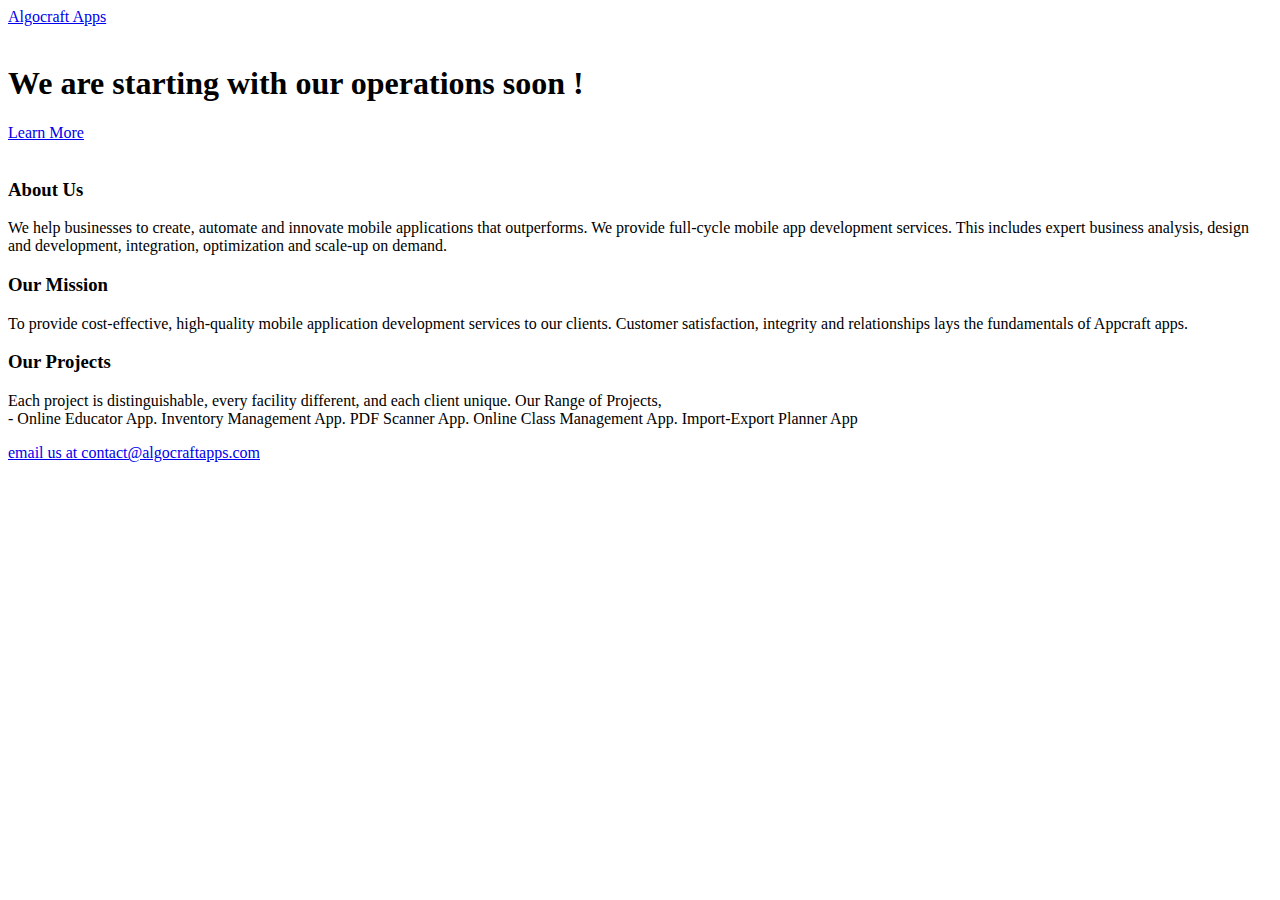
==== index.html @ bd12ea54 "Add files via upload" ====
<!DOCTYPE HTML>

<html>
	<head>
		<title>Algocraft Apps</title>
		<meta charset="utf-8" />
		<meta name="viewport" content="width=device-width, initial-scale=1" />
		<link rel="stylesheet" href="main.css" />
	</head>
	<body>

		<!-- Header -->
			<header id="header" class="alt">
				<div class="logo"><a href="index.html">Algocraft Apps</a></div>
			</header>

		<!-- Nav -->
			

		<!-- Banner -->
			<section id="banner">
				<div class="inner">
					<img src="new logo.svg" alt="" />
					<header>
						<h1>We are starting with our operations soon !</h1>
					</header>
					<a href="#main" class="button big scrolly">Learn More</a>
				</div>
			</section>

		<!-- Main -->
			<div id="main">

				<!-- Section -->
					<section class="wrapper style1">
						<div class="inner">
							<!-- 2 Columns -->
								<div class="flex flex-2">
									<div class="col col1">
										<div class="image round fit">
											<img src="Layer 1.svg" alt="" />
										</div>
									</div>
									<div class="col col2">
										<h3>About Us</h3>
										<p>We help businesses to create, automate and innovate mobile applications that outperforms. We provide full-cycle mobile app development services. This includes expert business analysis, design and development, integration, optimization and scale-up on demand.
										</p>
										<h3>Our Mission</h3>
										<p>To provide cost-effective, high-quality mobile application development services to our clients. Customer satisfaction, integrity and relationships lays the fundamentals of Appcraft apps.</p>
										<h3>Our Projects</h3>
										<p>Each project is distinguishable, every facility different, and each client unique. Our Range of Projects,</br>- Online Educator App.  Inventory Management App.  PDF Scanner App.  Online Class Management App.  Import-Export Planner App </p>
										<a href = "mailto: contact@algocraftapps.com" class="button">email us at contact@algocraftapps.com</a>
									</div>
								</div>
						</div>
					</section>
					
			</div>

		<!-- Footer -->
			

		<!-- Scripts -->
			<script src="jquery.min.js"></script>
			<script src="jquery.scrolly.min.js"></script>
			<script src="jquery.scrollex.min.js"></script>
			<script src="skel.min.js"></script>
			<script src="util.js"></script>
			<script src="main.js"></script>

	</body>
</html>
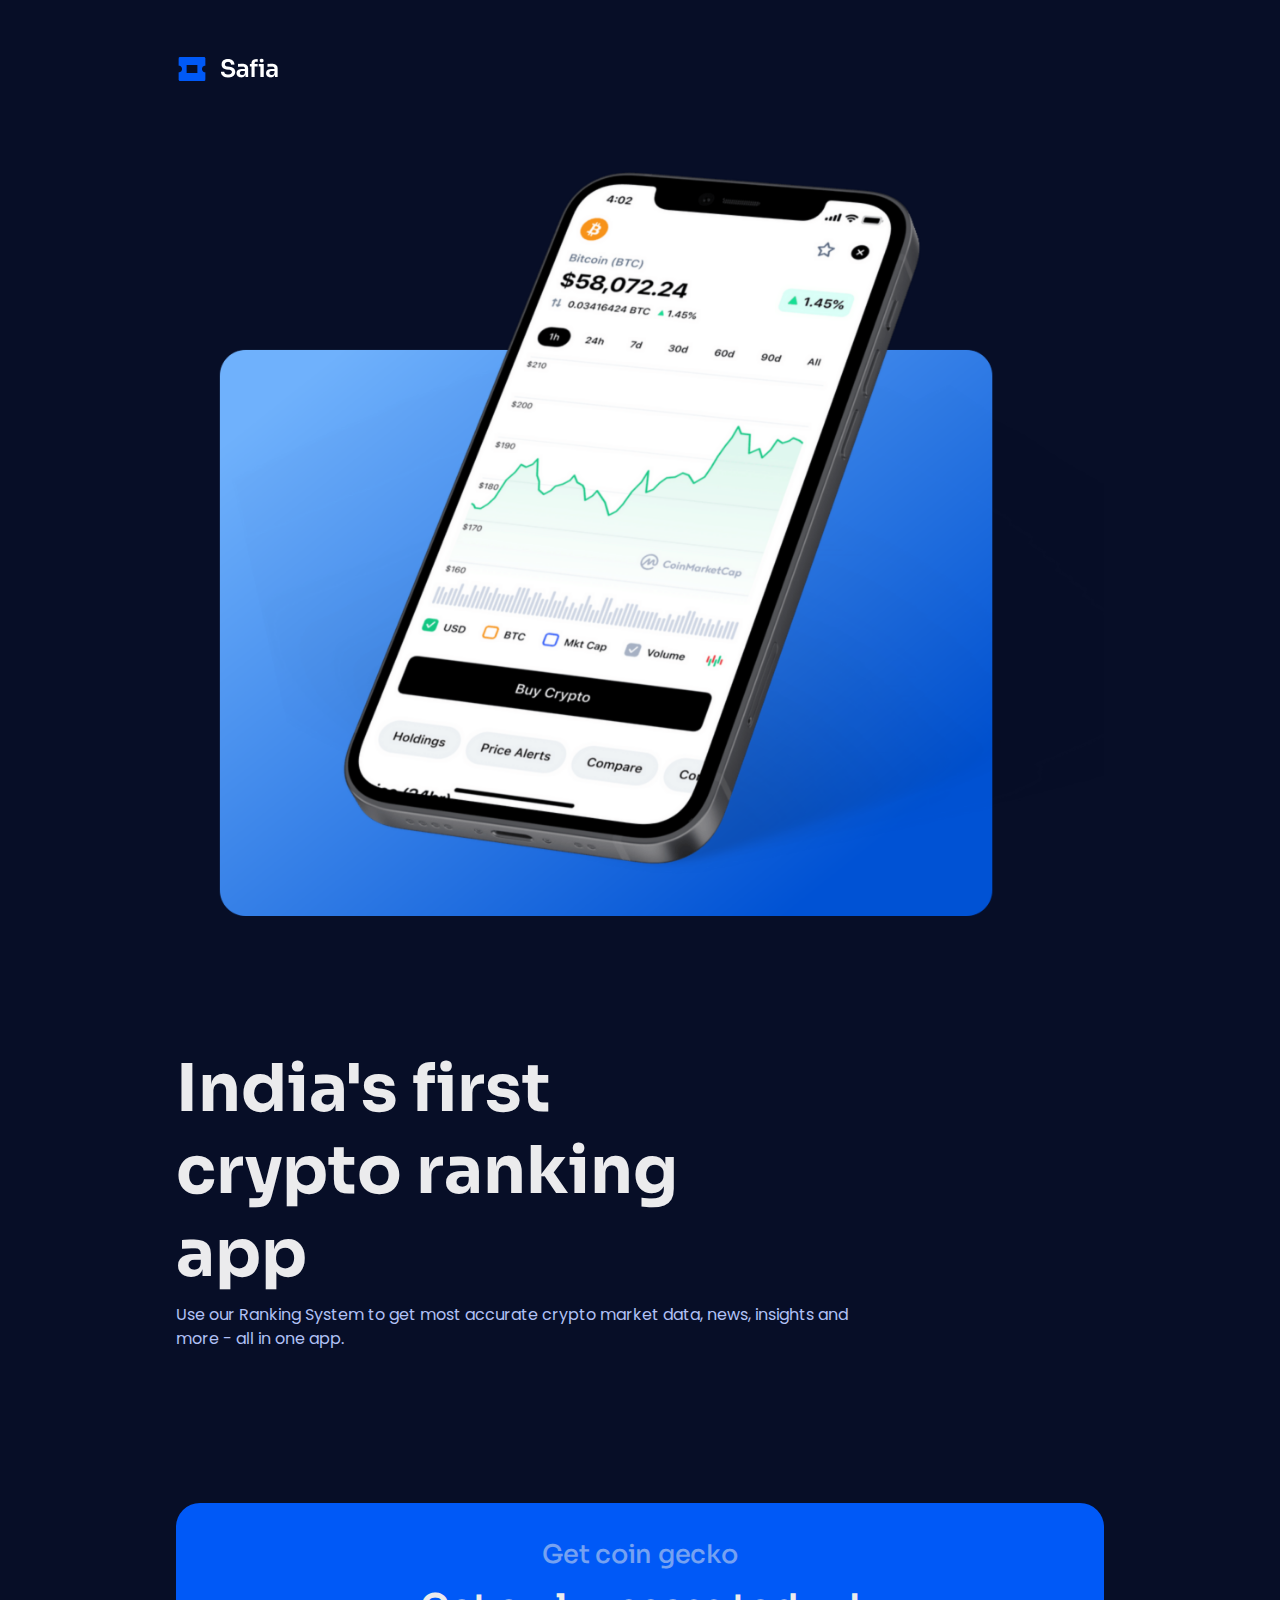
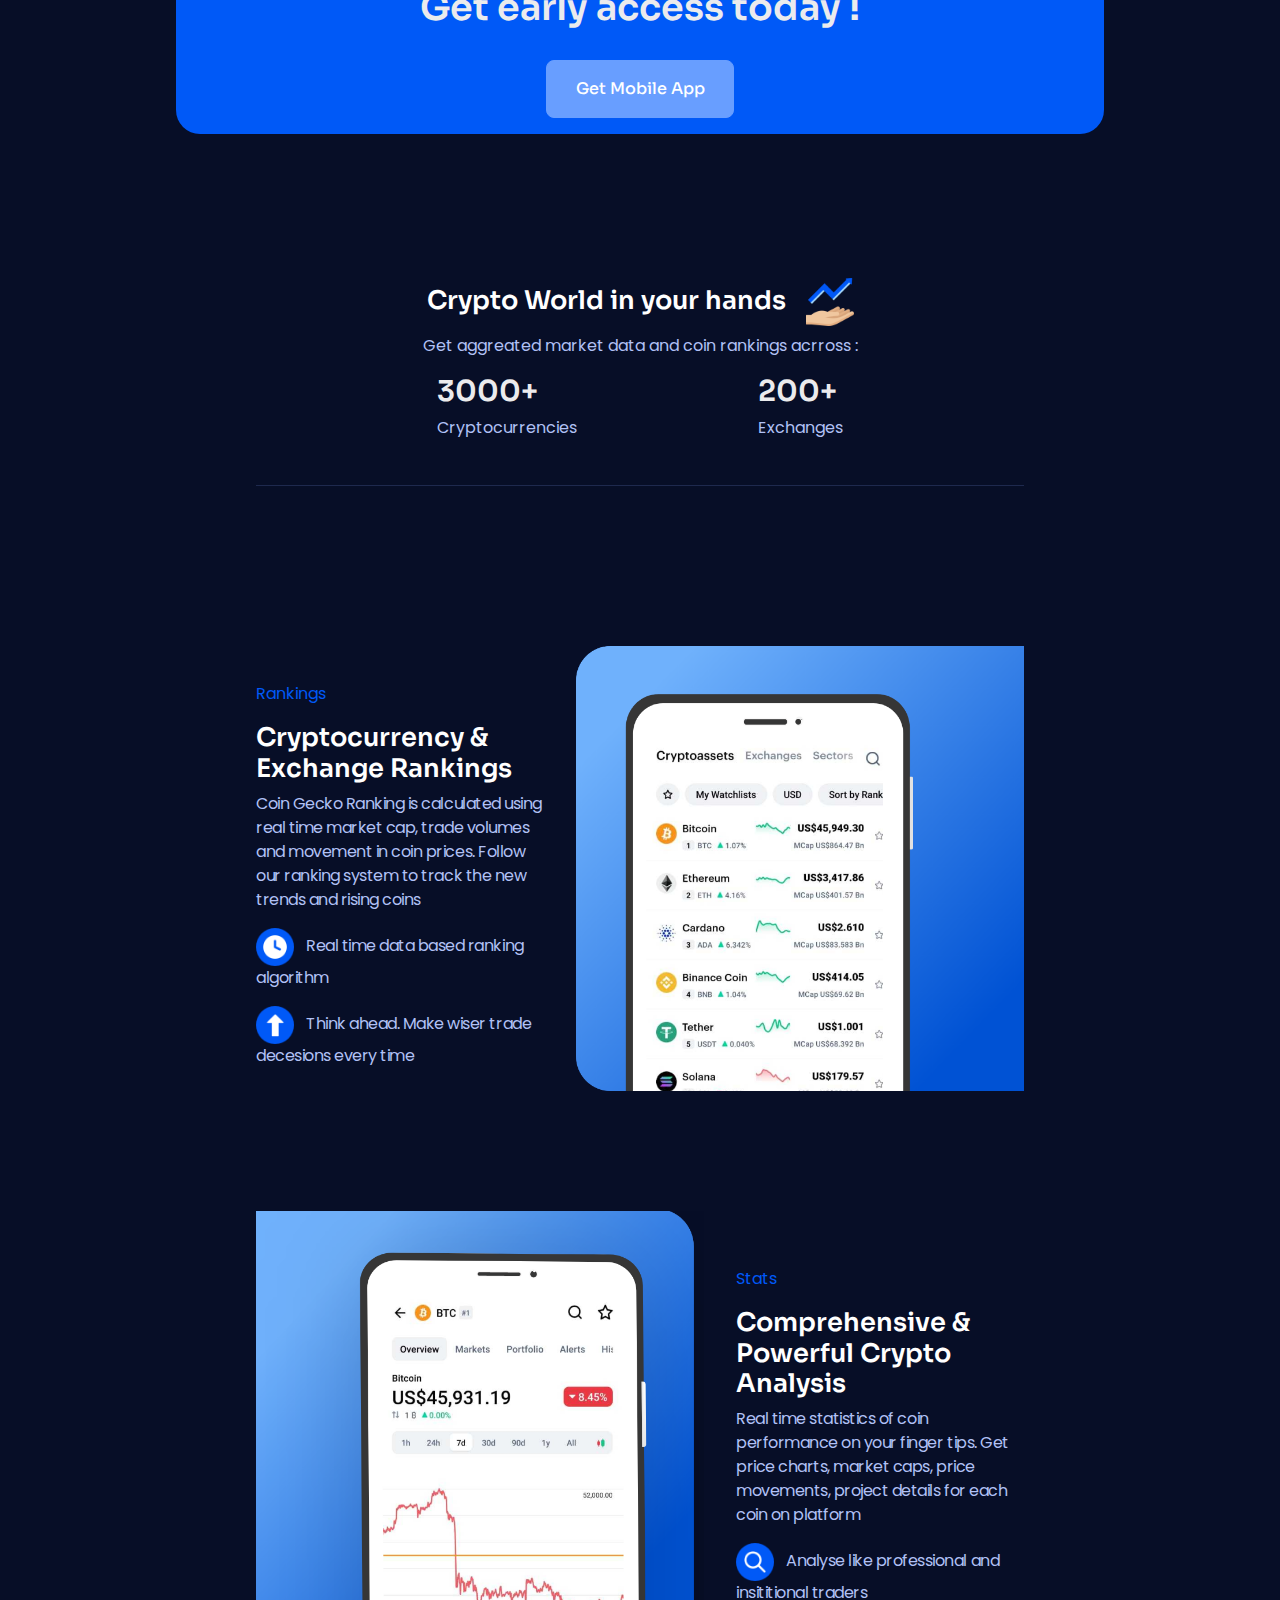
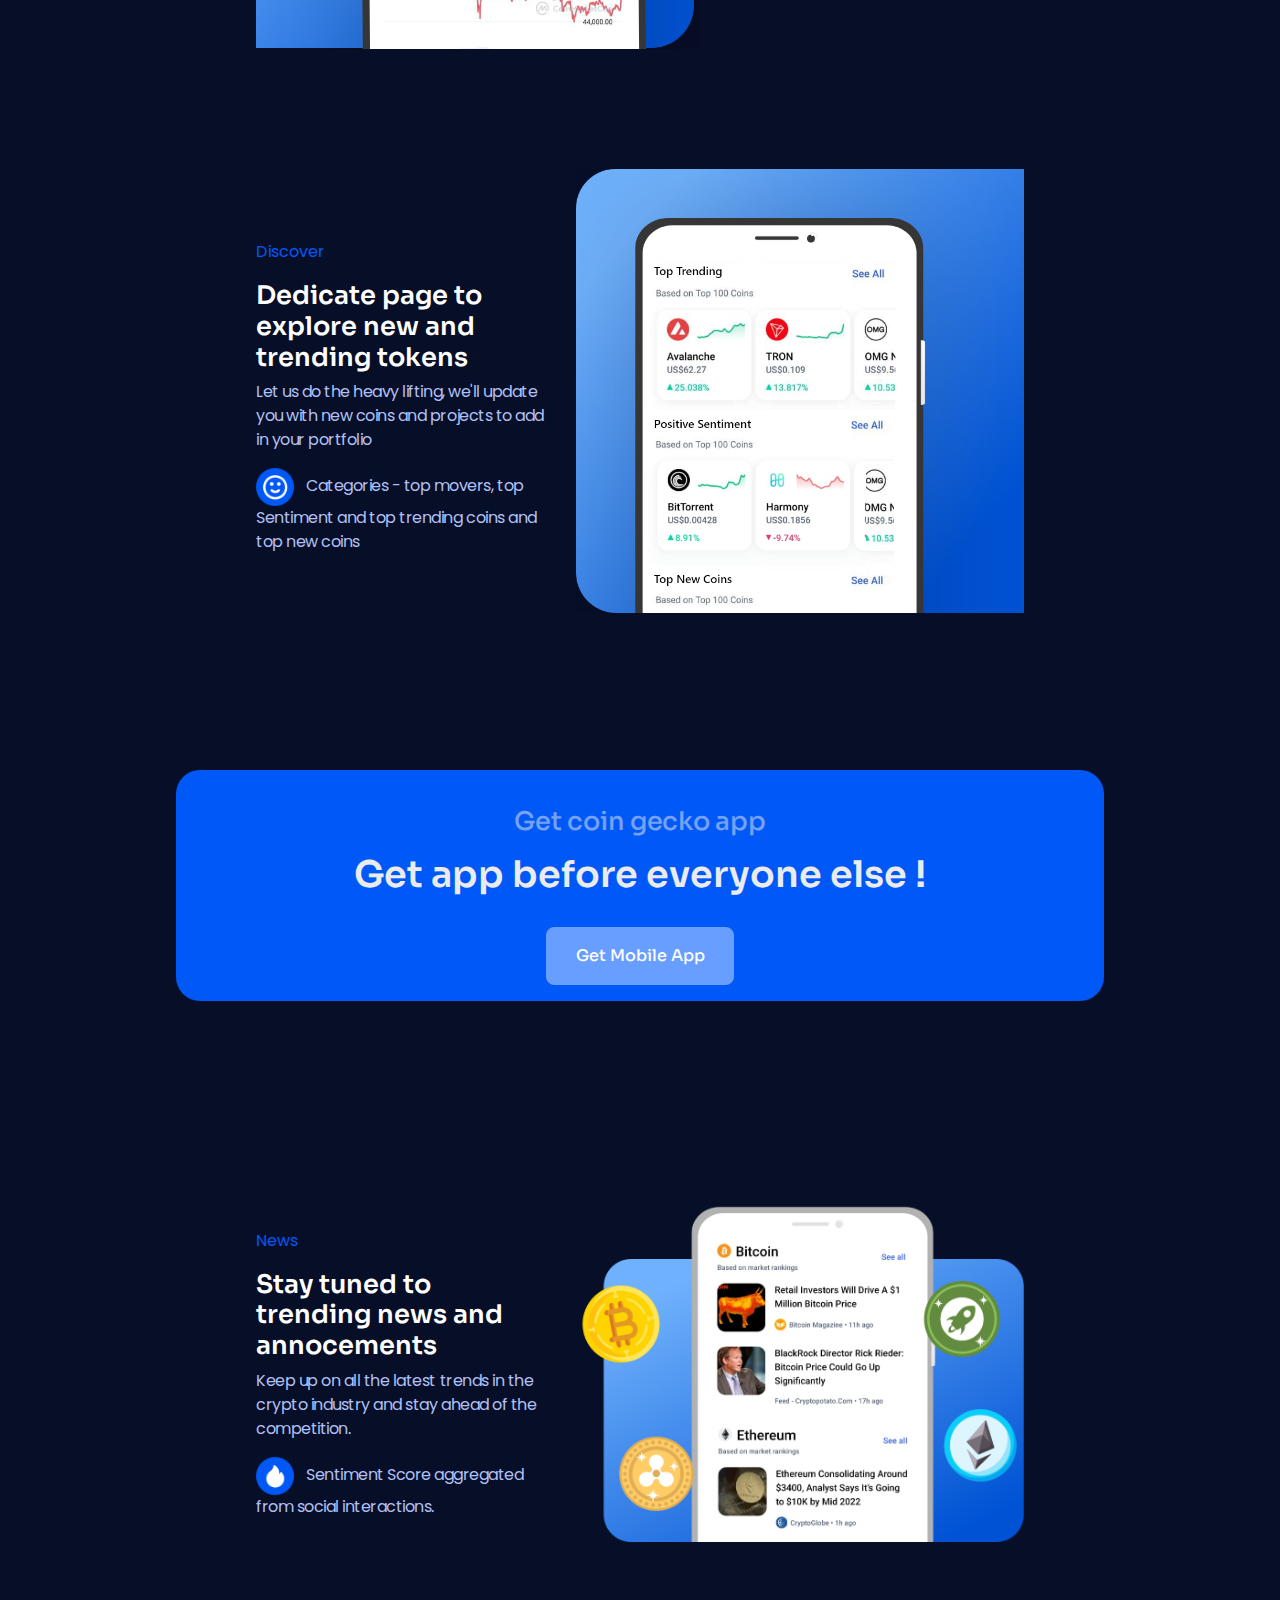
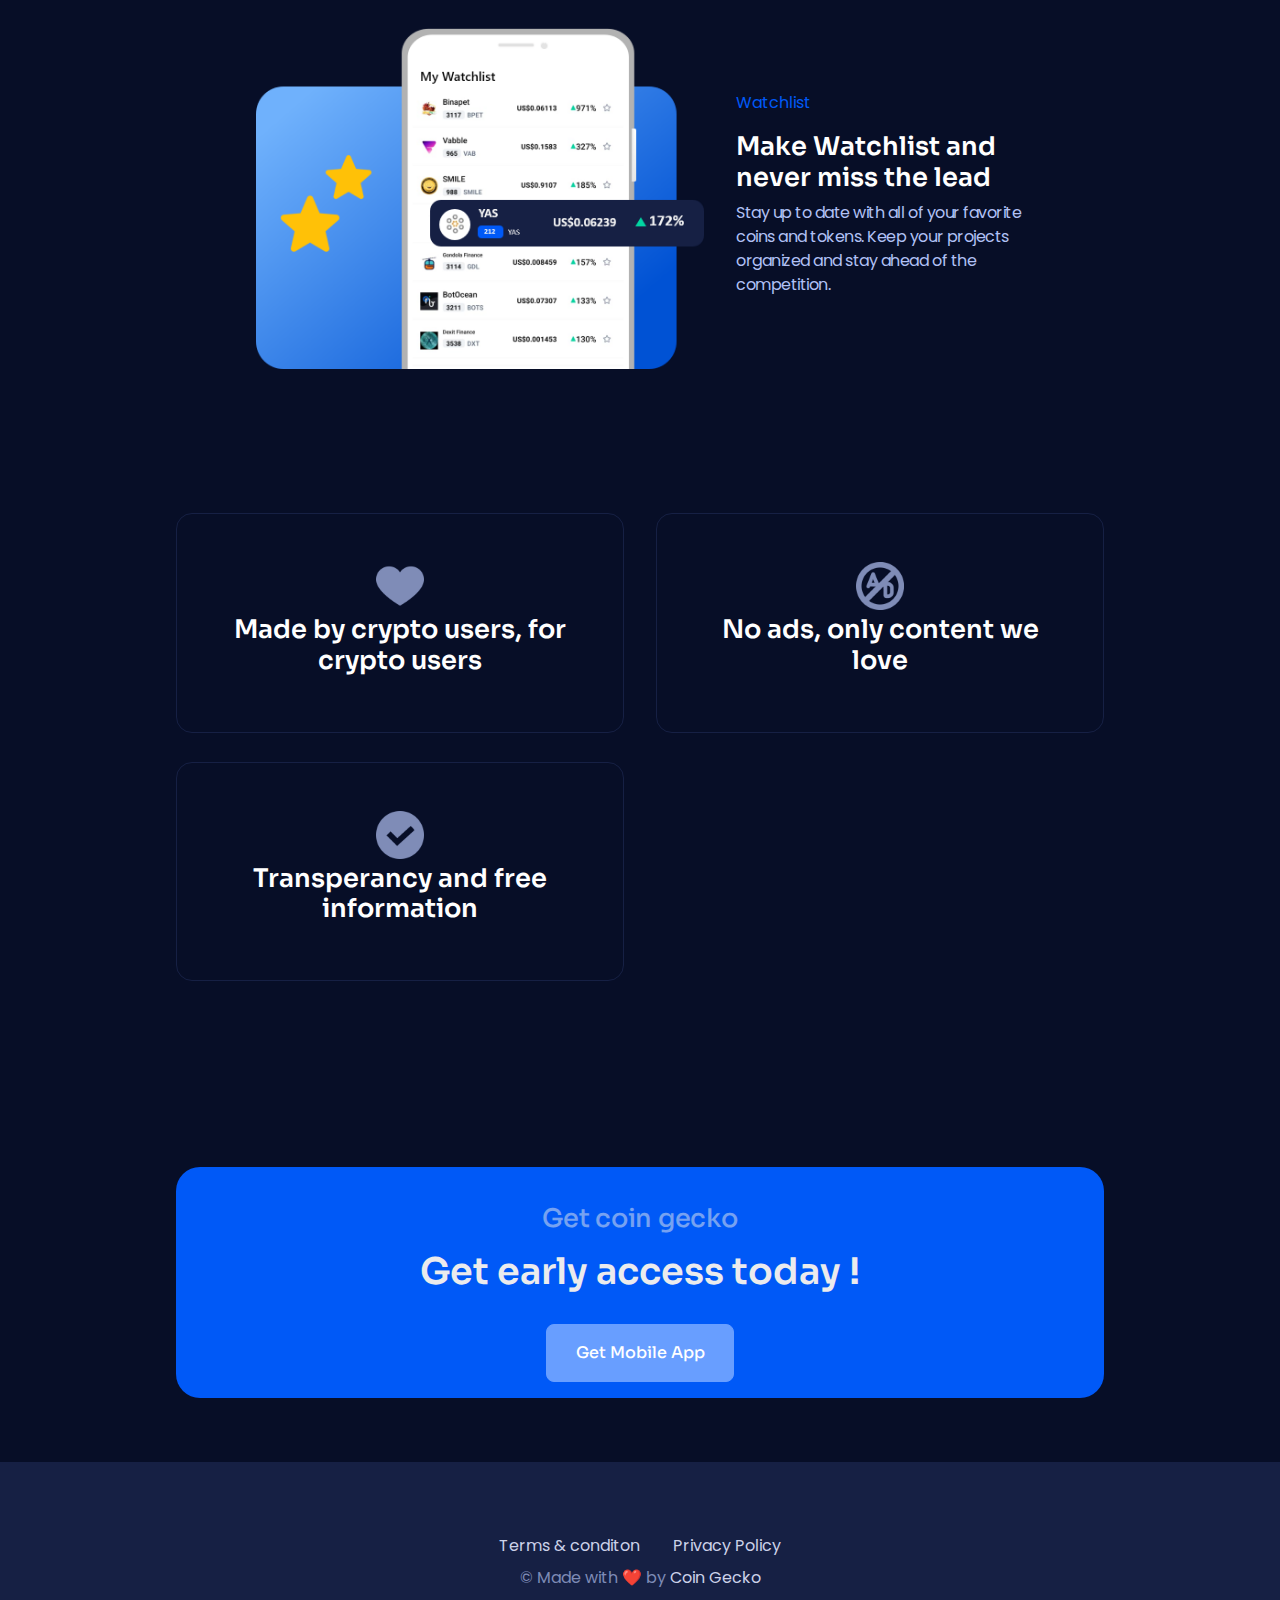
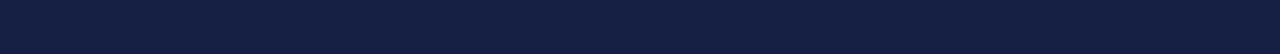
==== commit 2140d560: "Add files via upload" ====
--- a/index.html
+++ b/index.html
@@ -1,72 +1,334 @@
-<!DOCTYPE HTML>
-
-<html>
-	<head>
-		<title>Algocraft Apps</title>
-		<meta charset="utf-8" />
-		<meta name="viewport" content="width=device-width, initial-scale=1" />
-		<link rel="stylesheet" href="main.css" />
-	</head>
-	<body>
-
-		<!-- Header -->
-			<header id="header" class="alt">
-				<div class="logo"><a href="index.html">Algocraft Apps</a></div>
-			</header>
-
-		<!-- Nav -->
-			
-
-		<!-- Banner -->
-			<section id="banner">
-				<div class="inner">
-					<img src="new logo.svg" alt="" />
-					<header>
-						<h1>We are starting with our operations soon !</h1>
-					</header>
-					<a href="#main" class="button big scrolly">Learn More</a>
-				</div>
-			</section>
-
-		<!-- Main -->
-			<div id="main">
-
-				<!-- Section -->
-					<section class="wrapper style1">
-						<div class="inner">
-							<!-- 2 Columns -->
-								<div class="flex flex-2">
-									<div class="col col1">
-										<div class="image round fit">
-											<img src="Layer 1.svg" alt="" />
-										</div>
-									</div>
-									<div class="col col2">
-										<h3>About Us</h3>
-										<p>We help businesses to create, automate and innovate mobile applications that outperforms. We provide full-cycle mobile app development services. This includes expert business analysis, design and development, integration, optimization and scale-up on demand.
-										</p>
-										<h3>Our Mission</h3>
-										<p>To provide cost-effective, high-quality mobile application development services to our clients. Customer satisfaction, integrity and relationships lays the fundamentals of Appcraft apps.</p>
-										<h3>Our Projects</h3>
-										<p>Each project is distinguishable, every facility different, and each client unique. Our Range of Projects,</br>- Online Educator App.  Inventory Management App.  PDF Scanner App.  Online Class Management App.  Import-Export Planner App </p>
-										<a href = "mailto: contact@algocraftapps.com" class="button">email us at contact@algocraftapps.com</a>
-									</div>
-								</div>
-						</div>
-					</section>
-					
-			</div>
-
-		<!-- Footer -->
-			
-
-		<!-- Scripts -->
-			<script src="jquery.min.js"></script>
-			<script src="jquery.scrolly.min.js"></script>
-			<script src="jquery.scrollex.min.js"></script>
-			<script src="skel.min.js"></script>
-			<script src="util.js"></script>
-			<script src="main.js"></script>
-
-	</body>
+<!DOCTYPE html>
+<html lang="en-US" dir="ltr">
+
+  <head>
+    <meta charset="utf-8">
+    <meta http-equiv="X-UA-Compatible" content="IE=edge">
+    <meta name="viewport" content="width=device-width, initial-scale=1">
+
+
+    <!-- ===============================================-->
+    <!--    Document Title-->
+    <!-- ===============================================-->
+    <title>Safia || Landing Template</title>
+
+
+    <!-- ===============================================-->
+    <!--    Favicons-->
+    <!-- ===============================================-->
+    <link rel="shortcut icon" type="image/x-icon" href="assets/img/favicons/favicon.png">
+
+
+    <!-- ===============================================-->
+    <!--    Stylesheets-->
+    <!-- ===============================================-->
+    <link rel="stylesheet" crossorigin="anonymous" href="https://cdnjs.cloudflare.com/ajax/libs/font-awesome/5.15.2/css/all.min.css" integrity="sha512-HK5fgLBL+xu6dm/Ii3z4xhlSUyZgTT9tuc/hSrtw6uzJOvgRr2a9jyxxT1ely+B+xFAmJKVSTbpM/CuL7qxO8w==">
+    <link href="assets/css/theme.css" rel="stylesheet" />
+
+    <link href="vendors/swiper/swiper-bundle.min.css" rel="stylesheet">
+  </head>
+
+
+  <body>
+
+    <!-- ===============================================-->
+    <!--    Main Content-->
+    <!-- ===============================================-->
+    <main class="main" id="top">
+      <nav class="navbar navbar-light" data-navbar-darken-on-scroll="900">
+        <div class="container"><a class="navbar-brand" href="index.html"> <img src="assets/img/gallery/logo.png" alt="..." /></a>
+          <div class="navbar-nav ms-auto">
+          </div>
+        </div>
+      </nav>
+
+
+
+      <!-- ============================================-->
+      <!-- <section> begin ============================-->
+      <section>
+
+        <div class="container"><img class="img-fluid"  src="assets/img/gallery/cover@2x.png" alt="Dashboard" />
+        </div>
+        <!-- end of .container-->
+
+      </section>
+      <!-- <section> close ============================-->
+      <!-- ============================================-->
+	  
+	  
+	  
+      <!-- ============================================-->
+      <!-- <section> begin ============================-->
+      <section class="mt-1">
+
+        <div class="container">
+          <div class="row align-items-center">
+            <div class="col-md-9 col-lg-8 col-xl-5">
+              <h1 class="display-3 lh-sm">India's first crypto ranking app</h1>
+            </div>
+            <div class="col-md-9 col-xl-5">
+              <p class="fs-0.5"  style="color: #B1C1F5">Use our Ranking System to get most accurate crypto market data, news, insights and more - all in one app.
+            </div>
+          </div>
+        </div>
+        <!-- end of .container-->
+
+      </section>
+      <!-- <section> close ============================-->
+      <!-- ============================================-->
+
+
+<!-- ============================================-->
+      <!-- <section> begin ============================-->
+      <section class="mt-2">
+
+        <div class="container">
+          <div class="text-center">
+            <div class="p-3 bg-primary rounded-3">
+              <div class="py-3">
+                <h2 class="opacity-50 ls-1 lh-base fw-medium">Get coin gecko</h2>
+                <h2 class="mt-1 fs-4 fs-sm-7 latter-sp-3 lh-base fw-semi-bold">Get early access today ! </h2>
+              </div>
+              <div class="flex-center d-flex">
+                <button class="btn btn-info">Get Mobile App <span class="fas fa-arrow-right"></span></button>
+              </div>
+            </div>
+          </div>
+        </div>
+        <!-- end of .container-->
+
+      </section>
+      <!-- <section> close ============================-->
+      <!-- ============================================-->
+
+<!-- ============================================-->
+      <!-- <section> begin ============================-->
+      <section>
+ 
+        <div class="container mt-3">
+		<div class="text-center">
+		<h2 class="fs-xl-7 fs-lg-4 fs-md-3 mt-3 md-0" style="color: #fff">Crypto World in your hands<img src="assets/img/gallery/graph.png" alt="Tailored" style="width:48px;height:48px; margin-left:20px"/></h2>
+		  <p class="fs-0.5"  style="color: #B1C1F5"> Get aggreated market data and coin rankings acrross :  </p>
+		  </div>
+          <div class="row mx-md-5 px-md-5 d-flex justify-content-evenly">
+            <div class="col-4 col-lg-auto mt-3 mt-lg-0"><h1 class="display-7 fw-semi-bold">3000+</h1><p class="fs-0.5"  style="color: #B1C1F5"> Cryptocurrencies </p></div>
+            <div class="col-4 col-lg-auto mt-3 mt-lg-0"><h1 class="display-7 fw-semi-bold">200+</h1><p class="fs-0.5"  style="color: #B1C1F5"> Exchanges </p></div>
+          </div>
+          <div class="px-xl-8 px-md-7">
+            <hr class="mt-4 text-1000" />
+          </div>
+        </div>
+        <!-- end of .container-->
+
+      </section>
+      <!-- <section> close ============================-->
+      <!-- ============================================-->
+
+
+      <!-- ============================================-->
+      <!-- <section> begin ============================-->
+      <section>
+
+        <div class="container">
+          <div class="row mt-3 flex-center justify-content-xl-evenly px-xl-5">
+            <div class="col-md-7 col-lg-6 order-md-1"><img class="w-100" src="assets/img/gallery/ranking@2x.png" alt="..." /></div>
+            <div class="col-md-5 col-lg-4">
+			 <p class="fs-0.5 mt-4" style="color: #0059F7">Rankings</p>
+              <h2 class="fs-xl-7 fs-lg-4 fs-md-3 mt-md-0" style="color: #fff">Cryptocurrency & Exchange Rankings</h3>
+              <p class="fs-xl-1 ls-3 pe-xl-2"  style="color: #B1C1F5">Coin Gecko Ranking is calculated using real time market cap, trade volumes and movement in coin prices. Follow our ranking system to track the new trends and rising coins</p>
+			  <p class="fs-xl-1 ls-3 pe-xl-2"  style="color: #B1C1F5"><img src="assets/img/gallery/realtimeicon.png" alt="Tailored" style="width:38px;height:38px; margin-right: 12px"/>Real time data based ranking algorithm</p>
+			  <p class="fs-xl-1 ls-3 pe-xl-2"  style="color: #B1C1F5"><img src="assets/img/gallery/aheadicon.png" alt="Tailored" style="width:38px;height:38px; margin-right: 12px"/>Think ahead. Make wiser trade decesions every time</p>
+			</div>
+          </div>
+          <div class="row mt-8 flex-center justify-content-xl-evenly px-xl-5">
+            <div class="col-md-7 col-lg-6 false"><img class="w-100" src="assets/img/gallery/analytics@2x.png" alt="..." /></div>
+            <div class="col-md-5 col-lg-4">
+              <p class="fs-0.5 mt-4" style="color: #0059F7">Stats</p>
+              <h2 class="fs-xl-7 fs-lg-4 fs-md-3 mt-md-0" style="color: #fff">Comprehensive & Powerful Crypto Analysis</h3>
+              <p class="fs-xl-1 ls-3 pe-xl-2"  style="color: #B1C1F5">Real time statistics of coin performance on your finger tips. Get price charts, market caps, price movements, project details for each coin on platform</p>
+				<p class="fs-xl-1 ls-3 pe-xl-2"  style="color: #B1C1F5"><img src="assets/img/gallery/searchicon.png" alt="Tailored" style="width:38px;height:38px; margin-right: 12px"/>Analyse like professional and insititional traders</p>
+			</div>
+          </div>
+          <div class="row mt-8 flex-center justify-content-xl-evenly px-xl-5">
+            <div class="col-md-7 col-lg-6 order-md-1"><img class="w-100" src="assets/img/gallery/trending@2x.png" alt="..." /></div>
+            <div class="col-md-5 col-lg-4">
+			<p class="fs-0.5 mt-4" style="color: #0059F7">Discover</p>
+              <h2 class="fs-xl-7 fs-lg-4 fs-md-3 mt-md-0" style="color: #fff">Dedicate page to explore new and trending tokens</h3>
+              <p class="fs-xl-1 ls-3 pe-xl-2"  style="color: #B1C1F5"> Let us do the heavy lifting, we'll update you with new coins and projects to add in your portfolio</p>
+			  <p class="fs-xl-1 ls-3 pe-xl-2"  style="color: #B1C1F5"><img src="assets/img/gallery/sentiicon.png" alt="Tailored" style="width:38px;height:38px; margin-right: 12px"/>Categories - top movers, top Sentiment and top trending coins and top new coins</p>
+            </div>
+          </div>
+        </div>
+        <!-- end of .container-->
+
+      </section>
+      <!-- <section> close ============================-->
+      <!-- ============================================-->
+	  
+
+<!-- ============================================-->
+      <!-- <section> begin ============================-->
+      <section class="mt-4">
+
+        <div class="container">
+          <div class="text-center">
+            <div class="p-3 bg-primary rounded-3">
+              <div class="py-3">
+                <h2 class="opacity-50 ls-1 lh-base fw-medium">Get coin gecko app</h2>
+                <h2 class="mt-1 fs-4 fs-sm-7 latter-sp-3 lh-base fw-semi-bold">Get app before everyone else ! </h2>
+              </div>
+              <div class="flex-center d-flex">
+                <button class="btn btn-info">Get Mobile App <span class="fas fa-arrow-right"></span></button>
+              </div>
+            </div>
+          </div>
+        </div>
+        <!-- end of .container-->
+
+      </section>
+      <!-- <section> close ============================-->
+      <!-- ============================================-->
+
+      <!-- ============================================-->
+      <!-- <section> begin ============================-->
+      <section class="mt-5">
+
+        <div class="container">
+		
+          <div class="row mt-3 flex-center justify-content-xl-evenly px-xl-5">
+            <div class="col-md-7 col-lg-6 order-md-1"><img class="w-100" src="assets/img/gallery/news@2x.png" alt="..." /></div>
+            <div class="col-md-5 col-lg-4">
+				<p class="fs-0.5 mt-4" style="color: #0059F7">News</p>
+				
+              <h2 class="fs-xl-7 fs-lg-4 fs-md-3 mt-md-0" style="color: #fff">Stay tuned to trending news and annocements</h3>
+              <p class="fs-xl-1 ls-3 pe-xl-2"  style="color: #B1C1F5"> Keep up on all the latest trends in the crypto industry and stay ahead of the competition.</p>
+			   <p class="fs-xl-1 ls-3 pe-xl-2"  style="color: #B1C1F5"><img src="assets/img/gallery/trendicon.png" alt="Tailored" style="width:38px;height:38px; margin-right: 12px"/>Sentiment Score aggregated from social interactions.</p>
+
+			 </div>
+          </div>
+          <div class="row mt-6 flex-center justify-content-xl-evenly px-xl-5">
+            <div class="col-md-7 col-lg-6 false"><img class="w-100" src="assets/img/gallery/watchlist@2x.png" alt="..." /></div>
+            <div class="col-md-5 col-lg-4">
+             <p class="fs-0.5 mt-4" style="color: #0059F7">Watchlist</p>	
+              <h2 class="fs-xl-7 fs-lg-4 fs-md-3 mt-md-0" style="color: #fff">Make Watchlist and never miss the lead </h3>
+              <p class="fs-xl-1 ls-3 pe-xl-2" style="color: #B1C1F5">Stay up to date with all of your favorite coins and tokens. Keep your projects organized and stay ahead of the competition.</p>			   
+			 </div>
+          </div>
+        </div>
+        <!-- end of .container-->
+
+      </section>
+      <!-- <section> close ============================-->
+      <!-- ============================================-->
+	  
+	  
+      <!-- ============================================-->
+      <!-- <section> begin ============================-->
+      <section>
+
+        <div class="container text-center">
+          <div class="row mb-4 mt-3">
+            <div class="col-md-6">
+              <div class="border rounded-1 border-700 h-100 features-items">
+                <div class="p-5"><img src="assets/img/gallery/heart.png" alt="Dashboard" style="width:48px;height:48px;" />
+                  <h2 class="fs-xl-7 fs-lg-4 fs-md-3 mt-1 md-0" style="color: #fff">Made by crypto users, for crypto users </h3>
+                </div>
+              </div>
+            </div>
+            <div class="col-md-6">
+              <div class="border rounded-1 border-700 h-100 features-items">
+                <div class="p-5"><img src="assets/img/gallery/no.png" alt="Comment" style="width:48px;height:48px;"/>
+				  <h2 class="fs-xl-7 fs-lg-4 fs-md-3 mt-1 md-0" style="color: #fff">No ads, only content we love </h3>
+                </div>
+              </div>
+            </div>
+          </div>
+          <div class="row mb-4">
+            <div class="col-md-6">
+              <div class="border rounded-1 border-700 h-100 features-items">
+                <div class="p-5"><img src="assets/img/gallery/check.png" alt="Tailored" style="width:48px;height:48px;" />
+				  <h2 class="fs-xl-7 fs-lg-4 fs-md-3 mt-1 md-0" style="color: #fff">Transperancy and free information </h3>
+                </div>
+              </div>
+            </div>
+          </div>
+        </div>
+        <!-- end of .container-->
+
+      </section>
+      <!-- <section> close ============================-->
+      <!-- ============================================-->
+
+
+<!-- ============================================-->
+      <!-- <section> begin ============================-->
+      <section class="mt-4">
+
+        <div class="container">
+          <div class="text-center">
+            <div class="p-3 bg-primary rounded-3">
+              <div class="py-3">
+                <h2 class="opacity-50 ls-1 lh-base fw-medium">Get coin gecko</h2>
+                <h2 class="mt-1 fs-4 fs-sm-7 latter-sp-3 lh-base fw-semi-bold">Get early access today ! </h2>
+              </div>
+              <div class="flex-center d-flex">
+                <button class="btn btn-info">Get Mobile App <span class="fas fa-arrow-right"></span></button>
+              </div>
+            </div>
+          </div>
+        </div>
+        <!-- end of .container-->
+
+      </section>
+      <!-- <section> close ============================-->
+      <!-- ============================================-->
+	  
+	  
+      <!-- ============================================-->
+      <!-- <section> begin ============================-->
+      <section class="bg-secondary">
+
+        <div class="container">
+          <div class="row">
+
+            </div>
+            <div class="col-xl-4 pt-2 pt-xl-0">
+              <p class="mb-0 text-center text-xl-end"><a class="text-300 text-decoration-none footer-link" href="#!"> Terms &amp; conditon </a><a class="text-300 text-decoration-none footer-link ps-4" href="#!">Privacy Policy </a>
+              </p>
+            </div>
+            <div class="col-xl-5 pt-2 pt-xl-0 text-center text-xl-end">
+              <p class="mb-0">&copy; Made with ❤️ by <a class="text-300" href="" target="_blank"> Coin Gecko</a></p>
+            </div>
+          </div>
+        </div>
+        <!-- end of .container-->
+
+      </section>
+      <!-- <section> close ============================-->
+      <!-- ============================================-->
+
+
+    </main>
+    <!-- ===============================================-->
+    <!--    End of Main Content-->
+    <!-- ===============================================-->
+
+
+
+
+    <!-- ===============================================-->
+    <!--    JavaScripts-->
+    <!-- ===============================================-->
+    <script src="vendors/@popperjs/popper.min.js"></script>
+    <script src="vendors/bootstrap/bootstrap.min.js"></script>
+    <script src="vendors/is/is.min.js"></script>
+    <script src="vendors/swiper/swiper-bundle.min.js"></script>
+    <link rel="preconnect" href="https://fonts.gstatic.com">
+    <link href="https://fonts.googleapis.com/css2?family=Sora:wght@100;200;300;400;500;600;700;800&amp;display=swap" rel="stylesheet">
+    <script src="assets/js/theme.js"></script>
+
+    <link href="https://fonts.googleapis.com/css2?family=Poppins:ital,wght@0,200;0,300;0,400;0,500;0,600;0,700;0,800;0,900;1,200;1,300;1,400&amp;display=swap" rel="stylesheet">
+  </body>
+
 </html>--- a/assets/css/theme.css
+++ b/assets/css/theme.css
@@ -0,0 +1,18264 @@
+/* -------------------------------------------------------------------------- */
+/*                                 Theme                                      */
+/* -------------------------------------------------------------------------- */
+/* prettier-ignore */
+/* -------------------------------------------------------------------------- */
+/*                                  Utilities                                 */
+/* -------------------------------------------------------------------------- */
+/*-----------------------------------------------
+|   Bootstrap Styles
+-----------------------------------------------*/
+/*!
+ * Bootstrap v5.0.0-alpha1 (https://getbootstrap.com/)
+ * Copyright 2011-2020 The Bootstrap Authors
+ * Copyright 2011-2020 Twitter, Inc.
+ * Licensed under MIT (https://github.com/twbs/bootstrap/blob/main/LICENSE)
+ */
+:root {
+  --bs-blue: #0059F7;
+  --bs-indigo: #53ACF8;
+  --bs-purple: #ad45f6;
+  --bs-pink: #f6458e;
+  --bs-red: #F55767;
+  --bs-orange: #f6d845;
+  --bs-yellow: #FFA024;
+  --bs-green: #66BB6A;
+  --bs-teal: #299EF3;
+  --bs-cyan: #689EFF;
+  --bs-white: #fff;
+  --bs-gray: #4E5A85;
+  --bs-gray-dark: #081131;
+  --bs-primary: #0059F7;
+  --bs-secondary: #162044;
+  --bs-success: #66BB6A;
+  --bs-info: #689EFF;
+  --bs-warning: #FFA024;
+  --bs-danger: #F55767;
+  --bs-light: #F9FAFD;
+  --bs-dark: #070E27;
+  --bs-gray: #4E5A85;
+  --bs-font-sans-serif: "Sora", "sans-serif", -apple-system, BlinkMacSystemFont, "Segoe UI", "Helvetica Neue", Arial, sans-serif, "Apple Color Emoji", "Segoe UI Emoji", "Segoe UI Symbol";
+  --bs-font-monospace: "SFMono-Regular", Menlo, Monaco, Consolas, "Liberation Mono", "Courier New", monospace;
+  --bs-gradient: linear-gradient(180deg, rgba(255, 255, 255, 0.15), rgba(255, 255, 255, 0));
+}
+
+*,
+*::before,
+*::after {
+  -webkit-box-sizing: border-box;
+  box-sizing: border-box;
+}
+
+@media (prefers-reduced-motion: no-preference) {
+  :root {
+    scroll-behavior: smooth;
+  }
+}
+
+body {
+  margin: 0;
+  font-family: "Poppins", -apple-system, BlinkMacSystemFont, "Segoe UI", "Helvetica Neue", Arial, sans-serif, "Apple Color Emoji", "Segoe UI Emoji", "Segoe UI Symbol";
+  font-size: 1rem;
+  font-weight: 400;
+  line-height: 1.5;
+  color: #7E8BB6;
+  background-color: #070E27;
+  -webkit-text-size-adjust: 100%;
+  -webkit-tap-highlight-color: rgba(0, 0, 0, 0);
+}
+
+[tabindex="-1"]:focus:not(:focus-visible) {
+  outline: 0 !important;
+}
+
+hr {
+  margin: 1rem 0;
+  color: #CCD2E9;
+  background-color: currentColor;
+  border: 0;
+  opacity: 1;
+}
+
+hr:not([size]) {
+  height: 1px;
+}
+
+h1, .h1, h2, .h2, h3, .h3, h4, .h4, h5, .h5, h6, .h6 {
+  margin-top: 0;
+  margin-bottom: 0.5rem;
+  font-family: "Sora", "sans-serif", -apple-system, BlinkMacSystemFont, "Segoe UI", "Helvetica Neue", Arial, sans-serif, "Apple Color Emoji", "Segoe UI Emoji", "Segoe UI Symbol";
+  font-weight: 600;
+  line-height: 1.2;
+  color: #EBEBED;
+}
+
+h1, .h1 {
+  font-size: calc(1.3052rem + 0.66244vw);
+}
+
+@media (min-width: 1200px) {
+  h1, .h1 {
+    font-size: 1.80203rem;
+  }
+}
+
+h2, .h2 {
+  font-size: calc(1.28518rem + 0.42217vw);
+}
+
+@media (min-width: 1200px) {
+  h2, .h2 {
+    font-size: 1.60181rem;
+  }
+}
+
+h3, .h3 {
+  font-size: calc(1.26738rem + 0.20859vw);
+}
+
+@media (min-width: 1200px) {
+  h3, .h3 {
+    font-size: 1.42383rem;
+  }
+}
+
+h4, .h4 {
+  font-size: calc(1.25156rem + 0.01875vw);
+}
+
+@media (min-width: 1200px) {
+  h4, .h4 {
+    font-size: 1.26563rem;
+  }
+}
+
+h5, .h5 {
+  font-size: 1.125rem;
+}
+
+h6, .h6 {
+  font-size: 0.88889rem;
+}
+
+p {
+  margin-top: 0;
+  margin-bottom: 1rem;
+}
+
+abbr[title],
+abbr[data-bs-original-title] {
+  text-decoration: underline;
+  -webkit-text-decoration: underline dotted;
+  text-decoration: underline dotted;
+  cursor: help;
+  -webkit-text-decoration-skip-ink: none;
+  text-decoration-skip-ink: none;
+}
+
+address {
+  margin-bottom: 1rem;
+  font-style: normal;
+  line-height: inherit;
+}
+
+ol,
+ul {
+  padding-left: 2rem;
+}
+
+ol,
+ul,
+dl {
+  margin-top: 0;
+  margin-bottom: 1rem;
+}
+
+ol ol,
+ul ul,
+ol ul,
+ul ol {
+  margin-bottom: 0;
+}
+
+dt {
+  font-weight: 700;
+}
+
+dd {
+  margin-bottom: .5rem;
+  margin-left: 0;
+}
+
+blockquote {
+  margin: 0 0 1rem;
+}
+
+b,
+strong {
+  font-weight: 800;
+}
+
+small, .small {
+  font-size: 75%;
+}
+
+mark, .mark {
+  padding: 0.2em;
+  background-color: #fcf8e3;
+}
+
+sub,
+sup {
+  position: relative;
+  font-size: 0.75em;
+  line-height: 0;
+  vertical-align: baseline;
+}
+
+sub {
+  bottom: -.25em;
+}
+
+sup {
+  top: -.5em;
+}
+
+a {
+  color: #0059F7;
+  text-decoration: none;
+}
+
+a:hover {
+  color: #0047c6;
+  text-decoration: underline;
+}
+
+a:not([href]):not([class]), a:not([href]):not([class]):hover {
+  color: inherit;
+  text-decoration: none;
+}
+
+pre,
+code,
+kbd,
+samp {
+  font-family: var(--bs-font-monospace);
+  font-size: 1em;
+  direction: ltr /* rtl:ignore */;
+  unicode-bidi: bidi-override;
+}
+
+pre {
+  display: block;
+  margin-top: 0;
+  margin-bottom: 1rem;
+  overflow: auto;
+  font-size: 75%;
+}
+
+pre code {
+  font-size: inherit;
+  color: inherit;
+  word-break: normal;
+}
+
+code {
+  font-size: 75%;
+  color: #f6458e;
+  word-wrap: break-word;
+}
+
+a > code {
+  color: inherit;
+}
+
+kbd {
+  padding: 0.2rem 0.4rem;
+  font-size: 75%;
+  color: #fff;
+  background-color: #070E27;
+  border-radius: 1rem;
+}
+
+kbd kbd {
+  padding: 0;
+  font-size: 1em;
+  font-weight: 700;
+}
+
+figure {
+  margin: 0 0 1rem;
+}
+
+img,
+svg {
+  vertical-align: middle;
+}
+
+table {
+  caption-side: bottom;
+  border-collapse: collapse;
+}
+
+caption {
+  padding-top: 0.5rem;
+  padding-bottom: 0.5rem;
+  color: #7E8BB6;
+  text-align: left;
+}
+
+th {
+  text-align: inherit;
+  text-align: -webkit-match-parent;
+}
+
+thead,
+tbody,
+tfoot,
+tr,
+td,
+th {
+  border-color: inherit;
+  border-style: solid;
+  border-width: 0;
+}
+
+label {
+  display: inline-block;
+}
+
+button {
+  border-radius: 0;
+}
+
+button:focus:not(:focus-visible) {
+  outline: 0;
+}
+
+input,
+button,
+select,
+optgroup,
+textarea {
+  margin: 0;
+  font-family: inherit;
+  font-size: inherit;
+  line-height: inherit;
+}
+
+button,
+select {
+  text-transform: none;
+}
+
+[role="button"] {
+  cursor: pointer;
+}
+
+select {
+  word-wrap: normal;
+}
+
+[list]::-webkit-calendar-picker-indicator {
+  display: none;
+}
+
+button,
+[type="button"],
+[type="reset"],
+[type="submit"] {
+  -webkit-appearance: button;
+}
+
+button:not(:disabled),
+[type="button"]:not(:disabled),
+[type="reset"]:not(:disabled),
+[type="submit"]:not(:disabled) {
+  cursor: pointer;
+}
+
+::-moz-focus-inner {
+  padding: 0;
+  border-style: none;
+}
+
+textarea {
+  resize: vertical;
+}
+
+fieldset {
+  min-width: 0;
+  padding: 0;
+  margin: 0;
+  border: 0;
+}
+
+legend {
+  float: left;
+  width: 100%;
+  padding: 0;
+  margin-bottom: 0.5rem;
+  font-size: calc(1.275rem + 0.3vw);
+  line-height: inherit;
+}
+
+@media (min-width: 1200px) {
+  legend {
+    font-size: 1.5rem;
+  }
+}
+
+legend + * {
+  clear: left;
+}
+
+::-webkit-datetime-edit-fields-wrapper,
+::-webkit-datetime-edit-text,
+::-webkit-datetime-edit-minute,
+::-webkit-datetime-edit-hour-field,
+::-webkit-datetime-edit-day-field,
+::-webkit-datetime-edit-month-field,
+::-webkit-datetime-edit-year-field {
+  padding: 0;
+}
+
+::-webkit-inner-spin-button {
+  height: auto;
+}
+
+[type="search"] {
+  outline-offset: -2px;
+  -webkit-appearance: textfield;
+}
+
+/* rtl:raw:
+[type="tel"],
+[type="url"],
+[type="email"],
+[type="number"] {
+  direction: ltr;
+}
+*/
+::-webkit-search-decoration {
+  -webkit-appearance: none;
+}
+
+::-webkit-color-swatch-wrapper {
+  padding: 0;
+}
+
+::file-selector-button {
+  font: inherit;
+}
+
+::-webkit-file-upload-button {
+  font: inherit;
+  -webkit-appearance: button;
+}
+
+output {
+  display: inline-block;
+}
+
+iframe {
+  border: 0;
+}
+
+summary {
+  display: list-item;
+  cursor: pointer;
+}
+
+progress {
+  vertical-align: baseline;
+}
+
+[hidden] {
+  display: none !important;
+}
+
+.lead {
+  font-size: 1.2rem;
+  font-weight: 400;
+}
+
+.display-1 {
+  font-size: calc(1.64516rem + 4.7419vw);
+  font-weight: 700;
+  line-height: 1;
+}
+
+@media (min-width: 1200px) {
+  .display-1 {
+    font-size: 5.20158rem;
+  }
+}
+
+.display-2 {
+  font-size: calc(1.58736rem + 4.04835vw);
+  font-weight: 700;
+  line-height: 1;
+}
+
+@media (min-width: 1200px) {
+  .display-2 {
+    font-size: 4.62363rem;
+  }
+}
+
+.display-3 {
+  font-size: calc(1.53599rem + 3.43187vw);
+  font-weight: 700;
+  line-height: 1;
+}
+
+@media (min-width: 1200px) {
+  .display-3 {
+    font-size: 4.10989rem;
+  }
+}
+
+.display-4 {
+  font-size: calc(1.49032rem + 2.88388vw);
+  font-weight: 700;
+  line-height: 1;
+}
+
+@media (min-width: 1200px) {
+  .display-4 {
+    font-size: 3.65324rem;
+  }
+}
+
+.display-5 {
+  font-size: calc(1.44973rem + 2.39679vw);
+  font-weight: 700;
+  line-height: 1;
+}
+
+@media (min-width: 1200px) {
+  .display-5 {
+    font-size: 3.24732rem;
+  }
+}
+
+.display-6 {
+  font-size: calc(1.41365rem + 1.96381vw);
+  font-weight: 700;
+  line-height: 1;
+}
+
+@media (min-width: 1200px) {
+  .display-6 {
+    font-size: 2.88651rem;
+  }
+}
+
+.list-unstyled {
+  padding-left: 0;
+  list-style: none;
+}
+
+.list-inline {
+  padding-left: 0;
+  list-style: none;
+}
+
+.list-inline-item {
+  display: inline-block;
+}
+
+.list-inline-item:not(:last-child) {
+  margin-right: 0.5rem;
+}
+
+.initialism {
+  font-size: 75%;
+  text-transform: uppercase;
+}
+
+.blockquote {
+  margin-bottom: 1rem;
+  font-size: 1.2rem;
+}
+
+.blockquote > :last-child {
+  margin-bottom: 0;
+}
+
+.blockquote-footer {
+  margin-top: -1rem;
+  margin-bottom: 1rem;
+  font-size: 75%;
+  color: #4E5A85;
+}
+
+.blockquote-footer::before {
+  content: "\2014\00A0";
+}
+
+.img-fluid {
+  max-width: 100%;
+  height: auto;
+}
+
+.img-thumbnail {
+  padding: 0.25rem;
+  background-color: #070E27;
+  border: 1px solid #CCD2E9;
+  border-radius: 0.25rem;
+  max-width: 100%;
+  height: auto;
+}
+
+.figure {
+  display: inline-block;
+}
+
+.figure-img {
+  margin-bottom: 0.5rem;
+  line-height: 1;
+}
+
+.figure-caption {
+  font-size: 75%;
+  color: #4E5A85;
+}
+
+.container,
+.container-fluid,
+.container-sm,
+.container-md,
+.container-lg,
+.container-xl,
+.container-xxl {
+  width: 100%;
+  padding-right: var(--bs-gutter-x, 1rem);
+  padding-left: var(--bs-gutter-x, 1rem);
+  margin-right: auto;
+  margin-left: auto;
+}
+
+@media (min-width: 576px) {
+  .container, .container-sm {
+    max-width: 540px;
+  }
+}
+
+@media (min-width: 768px) {
+  .container, .container-sm, .container-md {
+    max-width: 720px;
+  }
+}
+
+@media (min-width: 992px) {
+  .container, .container-sm, .container-md, .container-lg {
+    max-width: 960px;
+  }
+}
+
+@media (min-width: 1300px) {
+  .container, .container-sm, .container-md, .container-lg, .container-xl {
+    max-width: 1240px;
+  }
+}
+
+@media (min-width: 1540px) {
+  .container, .container-sm, .container-md, .container-lg, .container-xl, .container-xxl {
+    max-width: 1480px;
+  }
+}
+
+.row {
+  --bs-gutter-x: 2rem;
+  --bs-gutter-y: 0;
+  display: -webkit-box;
+  display: -ms-flexbox;
+  display: flex;
+  -ms-flex-wrap: wrap;
+  flex-wrap: wrap;
+  margin-top: calc(var(--bs-gutter-y) * -1);
+  margin-right: calc(var(--bs-gutter-x) / -2);
+  margin-left: calc(var(--bs-gutter-x) / -2);
+}
+
+.row > * {
+  -ms-flex-negative: 0;
+  flex-shrink: 0;
+  width: 100%;
+  max-width: 100%;
+  padding-right: calc(var(--bs-gutter-x) / 2);
+  padding-left: calc(var(--bs-gutter-x) / 2);
+  margin-top: var(--bs-gutter-y);
+}
+
+.col {
+  -webkit-box-flex: 1;
+  -ms-flex: 1 0 0%;
+  flex: 1 0 0%;
+}
+
+.row-cols-auto > * {
+  -webkit-box-flex: 0;
+  -ms-flex: 0 0 auto;
+  flex: 0 0 auto;
+  width: auto;
+}
+
+.row-cols-1 > * {
+  -webkit-box-flex: 0;
+  -ms-flex: 0 0 auto;
+  flex: 0 0 auto;
+  width: 100%;
+}
+
+.row-cols-2 > * {
+  -webkit-box-flex: 0;
+  -ms-flex: 0 0 auto;
+  flex: 0 0 auto;
+  width: 50%;
+}
+
+.row-cols-3 > * {
+  -webkit-box-flex: 0;
+  -ms-flex: 0 0 auto;
+  flex: 0 0 auto;
+  width: 33.33333%;
+}
+
+.row-cols-4 > * {
+  -webkit-box-flex: 0;
+  -ms-flex: 0 0 auto;
+  flex: 0 0 auto;
+  width: 25%;
+}
+
+.row-cols-5 > * {
+  -webkit-box-flex: 0;
+  -ms-flex: 0 0 auto;
+  flex: 0 0 auto;
+  width: 20%;
+}
+
+.row-cols-6 > * {
+  -webkit-box-flex: 0;
+  -ms-flex: 0 0 auto;
+  flex: 0 0 auto;
+  width: 16.66667%;
+}
+
+.col-auto {
+  -webkit-box-flex: 0;
+  -ms-flex: 0 0 auto;
+  flex: 0 0 auto;
+  width: auto;
+}
+
+.col-1 {
+  -webkit-box-flex: 0;
+  -ms-flex: 0 0 auto;
+  flex: 0 0 auto;
+  width: 8.33333%;
+}
+
+.col-2 {
+  -webkit-box-flex: 0;
+  -ms-flex: 0 0 auto;
+  flex: 0 0 auto;
+  width: 16.66667%;
+}
+
+.col-3 {
+  -webkit-box-flex: 0;
+  -ms-flex: 0 0 auto;
+  flex: 0 0 auto;
+  width: 25%;
+}
+
+.col-4 {
+  -webkit-box-flex: 0;
+  -ms-flex: 0 0 auto;
+  flex: 0 0 auto;
+  width: 33.33333%;
+}
+
+.col-5 {
+  -webkit-box-flex: 0;
+  -ms-flex: 0 0 auto;
+  flex: 0 0 auto;
+  width: 41.66667%;
+}
+
+.col-6 {
+  -webkit-box-flex: 0;
+  -ms-flex: 0 0 auto;
+  flex: 0 0 auto;
+  width: 50%;
+}
+
+.col-7 {
+  -webkit-box-flex: 0;
+  -ms-flex: 0 0 auto;
+  flex: 0 0 auto;
+  width: 58.33333%;
+}
+
+.col-8 {
+  -webkit-box-flex: 0;
+  -ms-flex: 0 0 auto;
+  flex: 0 0 auto;
+  width: 66.66667%;
+}
+
+.col-9 {
+  -webkit-box-flex: 0;
+  -ms-flex: 0 0 auto;
+  flex: 0 0 auto;
+  width: 75%;
+}
+
+.col-10 {
+  -webkit-box-flex: 0;
+  -ms-flex: 0 0 auto;
+  flex: 0 0 auto;
+  width: 83.33333%;
+}
+
+.col-11 {
+  -webkit-box-flex: 0;
+  -ms-flex: 0 0 auto;
+  flex: 0 0 auto;
+  width: 91.66667%;
+}
+
+.col-12 {
+  -webkit-box-flex: 0;
+  -ms-flex: 0 0 auto;
+  flex: 0 0 auto;
+  width: 100%;
+}
+
+.offset-1 {
+  margin-left: 8.33333%;
+}
+
+.offset-2 {
+  margin-left: 16.66667%;
+}
+
+.offset-3 {
+  margin-left: 25%;
+}
+
+.offset-4 {
+  margin-left: 33.33333%;
+}
+
+.offset-5 {
+  margin-left: 41.66667%;
+}
+
+.offset-6 {
+  margin-left: 50%;
+}
+
+.offset-7 {
+  margin-left: 58.33333%;
+}
+
+.offset-8 {
+  margin-left: 66.66667%;
+}
+
+.offset-9 {
+  margin-left: 75%;
+}
+
+.offset-10 {
+  margin-left: 83.33333%;
+}
+
+.offset-11 {
+  margin-left: 91.66667%;
+}
+
+.g-0,
+.gx-0 {
+  --bs-gutter-x: 0;
+}
+
+.g-0,
+.gy-0 {
+  --bs-gutter-y: 0;
+}
+
+.g-1,
+.gx-1 {
+  --bs-gutter-x: 0.25rem;
+}
+
+.g-1,
+.gy-1 {
+  --bs-gutter-y: 0.25rem;
+}
+
+.g-2,
+.gx-2 {
+  --bs-gutter-x: 0.5rem;
+}
+
+.g-2,
+.gy-2 {
+  --bs-gutter-y: 0.5rem;
+}
+
+.g-3,
+.gx-3 {
+  --bs-gutter-x: 1rem;
+}
+
+.g-3,
+.gy-3 {
+  --bs-gutter-y: 1rem;
+}
+
+.g-4,
+.gx-4 {
+  --bs-gutter-x: 1.8rem;
+}
+
+.g-4,
+.gy-4 {
+  --bs-gutter-y: 1.8rem;
+}
+
+.g-5,
+.gx-5 {
+  --bs-gutter-x: 3rem;
+}
+
+.g-5,
+.gy-5 {
+  --bs-gutter-y: 3rem;
+}
+
+.g-6,
+.gx-6 {
+  --bs-gutter-x: 4rem;
+}
+
+.g-6,
+.gy-6 {
+  --bs-gutter-y: 4rem;
+}
+
+.g-7,
+.gx-7 {
+  --bs-gutter-x: 5rem;
+}
+
+.g-7,
+.gy-7 {
+  --bs-gutter-y: 5rem;
+}
+
+.g-8,
+.gx-8 {
+  --bs-gutter-x: 7.5rem;
+}
+
+.g-8,
+.gy-8 {
+  --bs-gutter-y: 7.5rem;
+}
+
+.g-9,
+.gx-9 {
+  --bs-gutter-x: 10rem;
+}
+
+.g-9,
+.gy-9 {
+  --bs-gutter-y: 10rem;
+}
+
+.g-10,
+.gx-10 {
+  --bs-gutter-x: 12.5rem;
+}
+
+.g-10,
+.gy-10 {
+  --bs-gutter-y: 12.5rem;
+}
+
+.g-11,
+.gx-11 {
+  --bs-gutter-x: 15rem;
+}
+
+.g-11,
+.gy-11 {
+  --bs-gutter-y: 15rem;
+}
+
+@media (min-width: 576px) {
+  .col-sm {
+    -webkit-box-flex: 1;
+    -ms-flex: 1 0 0%;
+    flex: 1 0 0%;
+  }
+  .row-cols-sm-auto > * {
+    -webkit-box-flex: 0;
+    -ms-flex: 0 0 auto;
+    flex: 0 0 auto;
+    width: auto;
+  }
+  .row-cols-sm-1 > * {
+    -webkit-box-flex: 0;
+    -ms-flex: 0 0 auto;
+    flex: 0 0 auto;
+    width: 100%;
+  }
+  .row-cols-sm-2 > * {
+    -webkit-box-flex: 0;
+    -ms-flex: 0 0 auto;
+    flex: 0 0 auto;
+    width: 50%;
+  }
+  .row-cols-sm-3 > * {
+    -webkit-box-flex: 0;
+    -ms-flex: 0 0 auto;
+    flex: 0 0 auto;
+    width: 33.33333%;
+  }
+  .row-cols-sm-4 > * {
+    -webkit-box-flex: 0;
+    -ms-flex: 0 0 auto;
+    flex: 0 0 auto;
+    width: 25%;
+  }
+  .row-cols-sm-5 > * {
+    -webkit-box-flex: 0;
+    -ms-flex: 0 0 auto;
+    flex: 0 0 auto;
+    width: 20%;
+  }
+  .row-cols-sm-6 > * {
+    -webkit-box-flex: 0;
+    -ms-flex: 0 0 auto;
+    flex: 0 0 auto;
+    width: 16.66667%;
+  }
+  .col-sm-auto {
+    -webkit-box-flex: 0;
+    -ms-flex: 0 0 auto;
+    flex: 0 0 auto;
+    width: auto;
+  }
+  .col-sm-1 {
+    -webkit-box-flex: 0;
+    -ms-flex: 0 0 auto;
+    flex: 0 0 auto;
+    width: 8.33333%;
+  }
+  .col-sm-2 {
+    -webkit-box-flex: 0;
+    -ms-flex: 0 0 auto;
+    flex: 0 0 auto;
+    width: 16.66667%;
+  }
+  .col-sm-3 {
+    -webkit-box-flex: 0;
+    -ms-flex: 0 0 auto;
+    flex: 0 0 auto;
+    width: 25%;
+  }
+  .col-sm-4 {
+    -webkit-box-flex: 0;
+    -ms-flex: 0 0 auto;
+    flex: 0 0 auto;
+    width: 33.33333%;
+  }
+  .col-sm-5 {
+    -webkit-box-flex: 0;
+    -ms-flex: 0 0 auto;
+    flex: 0 0 auto;
+    width: 41.66667%;
+  }
+  .col-sm-6 {
+    -webkit-box-flex: 0;
+    -ms-flex: 0 0 auto;
+    flex: 0 0 auto;
+    width: 50%;
+  }
+  .col-sm-7 {
+    -webkit-box-flex: 0;
+    -ms-flex: 0 0 auto;
+    flex: 0 0 auto;
+    width: 58.33333%;
+  }
+  .col-sm-8 {
+    -webkit-box-flex: 0;
+    -ms-flex: 0 0 auto;
+    flex: 0 0 auto;
+    width: 66.66667%;
+  }
+  .col-sm-9 {
+    -webkit-box-flex: 0;
+    -ms-flex: 0 0 auto;
+    flex: 0 0 auto;
+    width: 75%;
+  }
+  .col-sm-10 {
+    -webkit-box-flex: 0;
+    -ms-flex: 0 0 auto;
+    flex: 0 0 auto;
+    width: 83.33333%;
+  }
+  .col-sm-11 {
+    -webkit-box-flex: 0;
+    -ms-flex: 0 0 auto;
+    flex: 0 0 auto;
+    width: 91.66667%;
+  }
+  .col-sm-12 {
+    -webkit-box-flex: 0;
+    -ms-flex: 0 0 auto;
+    flex: 0 0 auto;
+    width: 100%;
+  }
+  .offset-sm-0 {
+    margin-left: 0;
+  }
+  .offset-sm-1 {
+    margin-left: 8.33333%;
+  }
+  .offset-sm-2 {
+    margin-left: 16.66667%;
+  }
+  .offset-sm-3 {
+    margin-left: 25%;
+  }
+  .offset-sm-4 {
+    margin-left: 33.33333%;
+  }
+  .offset-sm-5 {
+    margin-left: 41.66667%;
+  }
+  .offset-sm-6 {
+    margin-left: 50%;
+  }
+  .offset-sm-7 {
+    margin-left: 58.33333%;
+  }
+  .offset-sm-8 {
+    margin-left: 66.66667%;
+  }
+  .offset-sm-9 {
+    margin-left: 75%;
+  }
+  .offset-sm-10 {
+    margin-left: 83.33333%;
+  }
+  .offset-sm-11 {
+    margin-left: 91.66667%;
+  }
+  .g-sm-0,
+  .gx-sm-0 {
+    --bs-gutter-x: 0;
+  }
+  .g-sm-0,
+  .gy-sm-0 {
+    --bs-gutter-y: 0;
+  }
+  .g-sm-1,
+  .gx-sm-1 {
+    --bs-gutter-x: 0.25rem;
+  }
+  .g-sm-1,
+  .gy-sm-1 {
+    --bs-gutter-y: 0.25rem;
+  }
+  .g-sm-2,
+  .gx-sm-2 {
+    --bs-gutter-x: 0.5rem;
+  }
+  .g-sm-2,
+  .gy-sm-2 {
+    --bs-gutter-y: 0.5rem;
+  }
+  .g-sm-3,
+  .gx-sm-3 {
+    --bs-gutter-x: 1rem;
+  }
+  .g-sm-3,
+  .gy-sm-3 {
+    --bs-gutter-y: 1rem;
+  }
+  .g-sm-4,
+  .gx-sm-4 {
+    --bs-gutter-x: 1.8rem;
+  }
+  .g-sm-4,
+  .gy-sm-4 {
+    --bs-gutter-y: 1.8rem;
+  }
+  .g-sm-5,
+  .gx-sm-5 {
+    --bs-gutter-x: 3rem;
+  }
+  .g-sm-5,
+  .gy-sm-5 {
+    --bs-gutter-y: 3rem;
+  }
+  .g-sm-6,
+  .gx-sm-6 {
+    --bs-gutter-x: 4rem;
+  }
+  .g-sm-6,
+  .gy-sm-6 {
+    --bs-gutter-y: 4rem;
+  }
+  .g-sm-7,
+  .gx-sm-7 {
+    --bs-gutter-x: 5rem;
+  }
+  .g-sm-7,
+  .gy-sm-7 {
+    --bs-gutter-y: 5rem;
+  }
+  .g-sm-8,
+  .gx-sm-8 {
+    --bs-gutter-x: 7.5rem;
+  }
+  .g-sm-8,
+  .gy-sm-8 {
+    --bs-gutter-y: 7.5rem;
+  }
+  .g-sm-9,
+  .gx-sm-9 {
+    --bs-gutter-x: 10rem;
+  }
+  .g-sm-9,
+  .gy-sm-9 {
+    --bs-gutter-y: 10rem;
+  }
+  .g-sm-10,
+  .gx-sm-10 {
+    --bs-gutter-x: 12.5rem;
+  }
+  .g-sm-10,
+  .gy-sm-10 {
+    --bs-gutter-y: 12.5rem;
+  }
+  .g-sm-11,
+  .gx-sm-11 {
+    --bs-gutter-x: 15rem;
+  }
+  .g-sm-11,
+  .gy-sm-11 {
+    --bs-gutter-y: 15rem;
+  }
+}
+
+@media (min-width: 768px) {
+  .col-md {
+    -webkit-box-flex: 1;
+    -ms-flex: 1 0 0%;
+    flex: 1 0 0%;
+  }
+  .row-cols-md-auto > * {
+    -webkit-box-flex: 0;
+    -ms-flex: 0 0 auto;
+    flex: 0 0 auto;
+    width: auto;
+  }
+  .row-cols-md-1 > * {
+    -webkit-box-flex: 0;
+    -ms-flex: 0 0 auto;
+    flex: 0 0 auto;
+    width: 100%;
+  }
+  .row-cols-md-2 > * {
+    -webkit-box-flex: 0;
+    -ms-flex: 0 0 auto;
+    flex: 0 0 auto;
+    width: 50%;
+  }
+  .row-cols-md-3 > * {
+    -webkit-box-flex: 0;
+    -ms-flex: 0 0 auto;
+    flex: 0 0 auto;
+    width: 33.33333%;
+  }
+  .row-cols-md-4 > * {
+    -webkit-box-flex: 0;
+    -ms-flex: 0 0 auto;
+    flex: 0 0 auto;
+    width: 25%;
+  }
+  .row-cols-md-5 > * {
+    -webkit-box-flex: 0;
+    -ms-flex: 0 0 auto;
+    flex: 0 0 auto;
+    width: 20%;
+  }
+  .row-cols-md-6 > * {
+    -webkit-box-flex: 0;
+    -ms-flex: 0 0 auto;
+    flex: 0 0 auto;
+    width: 16.66667%;
+  }
+  .col-md-auto {
+    -webkit-box-flex: 0;
+    -ms-flex: 0 0 auto;
+    flex: 0 0 auto;
+    width: auto;
+  }
+  .col-md-1 {
+    -webkit-box-flex: 0;
+    -ms-flex: 0 0 auto;
+    flex: 0 0 auto;
+    width: 8.33333%;
+  }
+  .col-md-2 {
+    -webkit-box-flex: 0;
+    -ms-flex: 0 0 auto;
+    flex: 0 0 auto;
+    width: 16.66667%;
+  }
+  .col-md-3 {
+    -webkit-box-flex: 0;
+    -ms-flex: 0 0 auto;
+    flex: 0 0 auto;
+    width: 25%;
+  }
+  .col-md-4 {
+    -webkit-box-flex: 0;
+    -ms-flex: 0 0 auto;
+    flex: 0 0 auto;
+    width: 33.33333%;
+  }
+  .col-md-5 {
+    -webkit-box-flex: 0;
+    -ms-flex: 0 0 auto;
+    flex: 0 0 auto;
+    width: 41.66667%;
+  }
+  .col-md-6 {
+    -webkit-box-flex: 0;
+    -ms-flex: 0 0 auto;
+    flex: 0 0 auto;
+    width: 50%;
+  }
+  .col-md-7 {
+    -webkit-box-flex: 0;
+    -ms-flex: 0 0 auto;
+    flex: 0 0 auto;
+    width: 58.33333%;
+  }
+  .col-md-8 {
+    -webkit-box-flex: 0;
+    -ms-flex: 0 0 auto;
+    flex: 0 0 auto;
+    width: 66.66667%;
+  }
+  .col-md-9 {
+    -webkit-box-flex: 0;
+    -ms-flex: 0 0 auto;
+    flex: 0 0 auto;
+    width: 75%;
+  }
+  .col-md-10 {
+    -webkit-box-flex: 0;
+    -ms-flex: 0 0 auto;
+    flex: 0 0 auto;
+    width: 83.33333%;
+  }
+  .col-md-11 {
+    -webkit-box-flex: 0;
+    -ms-flex: 0 0 auto;
+    flex: 0 0 auto;
+    width: 91.66667%;
+  }
+  .col-md-12 {
+    -webkit-box-flex: 0;
+    -ms-flex: 0 0 auto;
+    flex: 0 0 auto;
+    width: 100%;
+  }
+  .offset-md-0 {
+    margin-left: 0;
+  }
+  .offset-md-1 {
+    margin-left: 8.33333%;
+  }
+  .offset-md-2 {
+    margin-left: 16.66667%;
+  }
+  .offset-md-3 {
+    margin-left: 25%;
+  }
+  .offset-md-4 {
+    margin-left: 33.33333%;
+  }
+  .offset-md-5 {
+    margin-left: 41.66667%;
+  }
+  .offset-md-6 {
+    margin-left: 50%;
+  }
+  .offset-md-7 {
+    margin-left: 58.33333%;
+  }
+  .offset-md-8 {
+    margin-left: 66.66667%;
+  }
+  .offset-md-9 {
+    margin-left: 75%;
+  }
+  .offset-md-10 {
+    margin-left: 83.33333%;
+  }
+  .offset-md-11 {
+    margin-left: 91.66667%;
+  }
+  .g-md-0,
+  .gx-md-0 {
+    --bs-gutter-x: 0;
+  }
+  .g-md-0,
+  .gy-md-0 {
+    --bs-gutter-y: 0;
+  }
+  .g-md-1,
+  .gx-md-1 {
+    --bs-gutter-x: 0.25rem;
+  }
+  .g-md-1,
+  .gy-md-1 {
+    --bs-gutter-y: 0.25rem;
+  }
+  .g-md-2,
+  .gx-md-2 {
+    --bs-gutter-x: 0.5rem;
+  }
+  .g-md-2,
+  .gy-md-2 {
+    --bs-gutter-y: 0.5rem;
+  }
+  .g-md-3,
+  .gx-md-3 {
+    --bs-gutter-x: 1rem;
+  }
+  .g-md-3,
+  .gy-md-3 {
+    --bs-gutter-y: 1rem;
+  }
+  .g-md-4,
+  .gx-md-4 {
+    --bs-gutter-x: 1.8rem;
+  }
+  .g-md-4,
+  .gy-md-4 {
+    --bs-gutter-y: 1.8rem;
+  }
+  .g-md-5,
+  .gx-md-5 {
+    --bs-gutter-x: 3rem;
+  }
+  .g-md-5,
+  .gy-md-5 {
+    --bs-gutter-y: 3rem;
+  }
+  .g-md-6,
+  .gx-md-6 {
+    --bs-gutter-x: 4rem;
+  }
+  .g-md-6,
+  .gy-md-6 {
+    --bs-gutter-y: 4rem;
+  }
+  .g-md-7,
+  .gx-md-7 {
+    --bs-gutter-x: 5rem;
+  }
+  .g-md-7,
+  .gy-md-7 {
+    --bs-gutter-y: 5rem;
+  }
+  .g-md-8,
+  .gx-md-8 {
+    --bs-gutter-x: 7.5rem;
+  }
+  .g-md-8,
+  .gy-md-8 {
+    --bs-gutter-y: 7.5rem;
+  }
+  .g-md-9,
+  .gx-md-9 {
+    --bs-gutter-x: 10rem;
+  }
+  .g-md-9,
+  .gy-md-9 {
+    --bs-gutter-y: 10rem;
+  }
+  .g-md-10,
+  .gx-md-10 {
+    --bs-gutter-x: 12.5rem;
+  }
+  .g-md-10,
+  .gy-md-10 {
+    --bs-gutter-y: 12.5rem;
+  }
+  .g-md-11,
+  .gx-md-11 {
+    --bs-gutter-x: 15rem;
+  }
+  .g-md-11,
+  .gy-md-11 {
+    --bs-gutter-y: 15rem;
+  }
+}
+
+@media (min-width: 992px) {
+  .col-lg {
+    -webkit-box-flex: 1;
+    -ms-flex: 1 0 0%;
+    flex: 1 0 0%;
+  }
+  .row-cols-lg-auto > * {
+    -webkit-box-flex: 0;
+    -ms-flex: 0 0 auto;
+    flex: 0 0 auto;
+    width: auto;
+  }
+  .row-cols-lg-1 > * {
+    -webkit-box-flex: 0;
+    -ms-flex: 0 0 auto;
+    flex: 0 0 auto;
+    width: 100%;
+  }
+  .row-cols-lg-2 > * {
+    -webkit-box-flex: 0;
+    -ms-flex: 0 0 auto;
+    flex: 0 0 auto;
+    width: 50%;
+  }
+  .row-cols-lg-3 > * {
+    -webkit-box-flex: 0;
+    -ms-flex: 0 0 auto;
+    flex: 0 0 auto;
+    width: 33.33333%;
+  }
+  .row-cols-lg-4 > * {
+    -webkit-box-flex: 0;
+    -ms-flex: 0 0 auto;
+    flex: 0 0 auto;
+    width: 25%;
+  }
+  .row-cols-lg-5 > * {
+    -webkit-box-flex: 0;
+    -ms-flex: 0 0 auto;
+    flex: 0 0 auto;
+    width: 20%;
+  }
+  .row-cols-lg-6 > * {
+    -webkit-box-flex: 0;
+    -ms-flex: 0 0 auto;
+    flex: 0 0 auto;
+    width: 16.66667%;
+  }
+  .col-lg-auto {
+    -webkit-box-flex: 0;
+    -ms-flex: 0 0 auto;
+    flex: 0 0 auto;
+    width: auto;
+  }
+  .col-lg-1 {
+    -webkit-box-flex: 0;
+    -ms-flex: 0 0 auto;
+    flex: 0 0 auto;
+    width: 8.33333%;
+  }
+  .col-lg-2 {
+    -webkit-box-flex: 0;
+    -ms-flex: 0 0 auto;
+    flex: 0 0 auto;
+    width: 16.66667%;
+  }
+  .col-lg-3 {
+    -webkit-box-flex: 0;
+    -ms-flex: 0 0 auto;
+    flex: 0 0 auto;
+    width: 25%;
+  }
+  .col-lg-4 {
+    -webkit-box-flex: 0;
+    -ms-flex: 0 0 auto;
+    flex: 0 0 auto;
+    width: 33.33333%;
+  }
+  .col-lg-5 {
+    -webkit-box-flex: 0;
+    -ms-flex: 0 0 auto;
+    flex: 0 0 auto;
+    width: 41.66667%;
+  }
+  .col-lg-6 {
+    -webkit-box-flex: 0;
+    -ms-flex: 0 0 auto;
+    flex: 0 0 auto;
+    width: 50%;
+  }
+  .col-lg-7 {
+    -webkit-box-flex: 0;
+    -ms-flex: 0 0 auto;
+    flex: 0 0 auto;
+    width: 58.33333%;
+  }
+  .col-lg-8 {
+    -webkit-box-flex: 0;
+    -ms-flex: 0 0 auto;
+    flex: 0 0 auto;
+    width: 66.66667%;
+  }
+  .col-lg-9 {
+    -webkit-box-flex: 0;
+    -ms-flex: 0 0 auto;
+    flex: 0 0 auto;
+    width: 75%;
+  }
+  .col-lg-10 {
+    -webkit-box-flex: 0;
+    -ms-flex: 0 0 auto;
+    flex: 0 0 auto;
+    width: 83.33333%;
+  }
+  .col-lg-11 {
+    -webkit-box-flex: 0;
+    -ms-flex: 0 0 auto;
+    flex: 0 0 auto;
+    width: 91.66667%;
+  }
+  .col-lg-12 {
+    -webkit-box-flex: 0;
+    -ms-flex: 0 0 auto;
+    flex: 0 0 auto;
+    width: 100%;
+  }
+  .offset-lg-0 {
+    margin-left: 0;
+  }
+  .offset-lg-1 {
+    margin-left: 8.33333%;
+  }
+  .offset-lg-2 {
+    margin-left: 16.66667%;
+  }
+  .offset-lg-3 {
+    margin-left: 25%;
+  }
+  .offset-lg-4 {
+    margin-left: 33.33333%;
+  }
+  .offset-lg-5 {
+    margin-left: 41.66667%;
+  }
+  .offset-lg-6 {
+    margin-left: 50%;
+  }
+  .offset-lg-7 {
+    margin-left: 58.33333%;
+  }
+  .offset-lg-8 {
+    margin-left: 66.66667%;
+  }
+  .offset-lg-9 {
+    margin-left: 75%;
+  }
+  .offset-lg-10 {
+    margin-left: 83.33333%;
+  }
+  .offset-lg-11 {
+    margin-left: 91.66667%;
+  }
+  .g-lg-0,
+  .gx-lg-0 {
+    --bs-gutter-x: 0;
+  }
+  .g-lg-0,
+  .gy-lg-0 {
+    --bs-gutter-y: 0;
+  }
+  .g-lg-1,
+  .gx-lg-1 {
+    --bs-gutter-x: 0.25rem;
+  }
+  .g-lg-1,
+  .gy-lg-1 {
+    --bs-gutter-y: 0.25rem;
+  }
+  .g-lg-2,
+  .gx-lg-2 {
+    --bs-gutter-x: 0.5rem;
+  }
+  .g-lg-2,
+  .gy-lg-2 {
+    --bs-gutter-y: 0.5rem;
+  }
+  .g-lg-3,
+  .gx-lg-3 {
+    --bs-gutter-x: 1rem;
+  }
+  .g-lg-3,
+  .gy-lg-3 {
+    --bs-gutter-y: 1rem;
+  }
+  .g-lg-4,
+  .gx-lg-4 {
+    --bs-gutter-x: 1.8rem;
+  }
+  .g-lg-4,
+  .gy-lg-4 {
+    --bs-gutter-y: 1.8rem;
+  }
+  .g-lg-5,
+  .gx-lg-5 {
+    --bs-gutter-x: 3rem;
+  }
+  .g-lg-5,
+  .gy-lg-5 {
+    --bs-gutter-y: 3rem;
+  }
+  .g-lg-6,
+  .gx-lg-6 {
+    --bs-gutter-x: 4rem;
+  }
+  .g-lg-6,
+  .gy-lg-6 {
+    --bs-gutter-y: 4rem;
+  }
+  .g-lg-7,
+  .gx-lg-7 {
+    --bs-gutter-x: 5rem;
+  }
+  .g-lg-7,
+  .gy-lg-7 {
+    --bs-gutter-y: 5rem;
+  }
+  .g-lg-8,
+  .gx-lg-8 {
+    --bs-gutter-x: 7.5rem;
+  }
+  .g-lg-8,
+  .gy-lg-8 {
+    --bs-gutter-y: 7.5rem;
+  }
+  .g-lg-9,
+  .gx-lg-9 {
+    --bs-gutter-x: 10rem;
+  }
+  .g-lg-9,
+  .gy-lg-9 {
+    --bs-gutter-y: 10rem;
+  }
+  .g-lg-10,
+  .gx-lg-10 {
+    --bs-gutter-x: 12.5rem;
+  }
+  .g-lg-10,
+  .gy-lg-10 {
+    --bs-gutter-y: 12.5rem;
+  }
+  .g-lg-11,
+  .gx-lg-11 {
+    --bs-gutter-x: 15rem;
+  }
+  .g-lg-11,
+  .gy-lg-11 {
+    --bs-gutter-y: 15rem;
+  }
+}
+
+@media (min-width: 1300px) {
+  .col-xl {
+    -webkit-box-flex: 1;
+    -ms-flex: 1 0 0%;
+    flex: 1 0 0%;
+  }
+  .row-cols-xl-auto > * {
+    -webkit-box-flex: 0;
+    -ms-flex: 0 0 auto;
+    flex: 0 0 auto;
+    width: auto;
+  }
+  .row-cols-xl-1 > * {
+    -webkit-box-flex: 0;
+    -ms-flex: 0 0 auto;
+    flex: 0 0 auto;
+    width: 100%;
+  }
+  .row-cols-xl-2 > * {
+    -webkit-box-flex: 0;
+    -ms-flex: 0 0 auto;
+    flex: 0 0 auto;
+    width: 50%;
+  }
+  .row-cols-xl-3 > * {
+    -webkit-box-flex: 0;
+    -ms-flex: 0 0 auto;
+    flex: 0 0 auto;
+    width: 33.33333%;
+  }
+  .row-cols-xl-4 > * {
+    -webkit-box-flex: 0;
+    -ms-flex: 0 0 auto;
+    flex: 0 0 auto;
+    width: 25%;
+  }
+  .row-cols-xl-5 > * {
+    -webkit-box-flex: 0;
+    -ms-flex: 0 0 auto;
+    flex: 0 0 auto;
+    width: 20%;
+  }
+  .row-cols-xl-6 > * {
+    -webkit-box-flex: 0;
+    -ms-flex: 0 0 auto;
+    flex: 0 0 auto;
+    width: 16.66667%;
+  }
+  .col-xl-auto {
+    -webkit-box-flex: 0;
+    -ms-flex: 0 0 auto;
+    flex: 0 0 auto;
+    width: auto;
+  }
+  .col-xl-1 {
+    -webkit-box-flex: 0;
+    -ms-flex: 0 0 auto;
+    flex: 0 0 auto;
+    width: 8.33333%;
+  }
+  .col-xl-2 {
+    -webkit-box-flex: 0;
+    -ms-flex: 0 0 auto;
+    flex: 0 0 auto;
+    width: 16.66667%;
+  }
+  .col-xl-3 {
+    -webkit-box-flex: 0;
+    -ms-flex: 0 0 auto;
+    flex: 0 0 auto;
+    width: 25%;
+  }
+  .col-xl-4 {
+    -webkit-box-flex: 0;
+    -ms-flex: 0 0 auto;
+    flex: 0 0 auto;
+    width: 33.33333%;
+  }
+  .col-xl-5 {
+    -webkit-box-flex: 0;
+    -ms-flex: 0 0 auto;
+    flex: 0 0 auto;
+    width: 41.66667%;
+  }
+  .col-xl-6 {
+    -webkit-box-flex: 0;
+    -ms-flex: 0 0 auto;
+    flex: 0 0 auto;
+    width: 50%;
+  }
+  .col-xl-7 {
+    -webkit-box-flex: 0;
+    -ms-flex: 0 0 auto;
+    flex: 0 0 auto;
+    width: 58.33333%;
+  }
+  .col-xl-8 {
+    -webkit-box-flex: 0;
+    -ms-flex: 0 0 auto;
+    flex: 0 0 auto;
+    width: 66.66667%;
+  }
+  .col-xl-9 {
+    -webkit-box-flex: 0;
+    -ms-flex: 0 0 auto;
+    flex: 0 0 auto;
+    width: 75%;
+  }
+  .col-xl-10 {
+    -webkit-box-flex: 0;
+    -ms-flex: 0 0 auto;
+    flex: 0 0 auto;
+    width: 83.33333%;
+  }
+  .col-xl-11 {
+    -webkit-box-flex: 0;
+    -ms-flex: 0 0 auto;
+    flex: 0 0 auto;
+    width: 91.66667%;
+  }
+  .col-xl-12 {
+    -webkit-box-flex: 0;
+    -ms-flex: 0 0 auto;
+    flex: 0 0 auto;
+    width: 100%;
+  }
+  .offset-xl-0 {
+    margin-left: 0;
+  }
+  .offset-xl-1 {
+    margin-left: 8.33333%;
+  }
+  .offset-xl-2 {
+    margin-left: 16.66667%;
+  }
+  .offset-xl-3 {
+    margin-left: 25%;
+  }
+  .offset-xl-4 {
+    margin-left: 33.33333%;
+  }
+  .offset-xl-5 {
+    margin-left: 41.66667%;
+  }
+  .offset-xl-6 {
+    margin-left: 50%;
+  }
+  .offset-xl-7 {
+    margin-left: 58.33333%;
+  }
+  .offset-xl-8 {
+    margin-left: 66.66667%;
+  }
+  .offset-xl-9 {
+    margin-left: 75%;
+  }
+  .offset-xl-10 {
+    margin-left: 83.33333%;
+  }
+  .offset-xl-11 {
+    margin-left: 91.66667%;
+  }
+  .g-xl-0,
+  .gx-xl-0 {
+    --bs-gutter-x: 0;
+  }
+  .g-xl-0,
+  .gy-xl-0 {
+    --bs-gutter-y: 0;
+  }
+  .g-xl-1,
+  .gx-xl-1 {
+    --bs-gutter-x: 0.25rem;
+  }
+  .g-xl-1,
+  .gy-xl-1 {
+    --bs-gutter-y: 0.25rem;
+  }
+  .g-xl-2,
+  .gx-xl-2 {
+    --bs-gutter-x: 0.5rem;
+  }
+  .g-xl-2,
+  .gy-xl-2 {
+    --bs-gutter-y: 0.5rem;
+  }
+  .g-xl-3,
+  .gx-xl-3 {
+    --bs-gutter-x: 1rem;
+  }
+  .g-xl-3,
+  .gy-xl-3 {
+    --bs-gutter-y: 1rem;
+  }
+  .g-xl-4,
+  .gx-xl-4 {
+    --bs-gutter-x: 1.8rem;
+  }
+  .g-xl-4,
+  .gy-xl-4 {
+    --bs-gutter-y: 1.8rem;
+  }
+  .g-xl-5,
+  .gx-xl-5 {
+    --bs-gutter-x: 3rem;
+  }
+  .g-xl-5,
+  .gy-xl-5 {
+    --bs-gutter-y: 3rem;
+  }
+  .g-xl-6,
+  .gx-xl-6 {
+    --bs-gutter-x: 4rem;
+  }
+  .g-xl-6,
+  .gy-xl-6 {
+    --bs-gutter-y: 4rem;
+  }
+  .g-xl-7,
+  .gx-xl-7 {
+    --bs-gutter-x: 5rem;
+  }
+  .g-xl-7,
+  .gy-xl-7 {
+    --bs-gutter-y: 5rem;
+  }
+  .g-xl-8,
+  .gx-xl-8 {
+    --bs-gutter-x: 7.5rem;
+  }
+  .g-xl-8,
+  .gy-xl-8 {
+    --bs-gutter-y: 7.5rem;
+  }
+  .g-xl-9,
+  .gx-xl-9 {
+    --bs-gutter-x: 10rem;
+  }
+  .g-xl-9,
+  .gy-xl-9 {
+    --bs-gutter-y: 10rem;
+  }
+  .g-xl-10,
+  .gx-xl-10 {
+    --bs-gutter-x: 12.5rem;
+  }
+  .g-xl-10,
+  .gy-xl-10 {
+    --bs-gutter-y: 12.5rem;
+  }
+  .g-xl-11,
+  .gx-xl-11 {
+    --bs-gutter-x: 15rem;
+  }
+  .g-xl-11,
+  .gy-xl-11 {
+    --bs-gutter-y: 15rem;
+  }
+}
+
+@media (min-width: 1540px) {
+  .col-xxl {
+    -webkit-box-flex: 1;
+    -ms-flex: 1 0 0%;
+    flex: 1 0 0%;
+  }
+  .row-cols-xxl-auto > * {
+    -webkit-box-flex: 0;
+    -ms-flex: 0 0 auto;
+    flex: 0 0 auto;
+    width: auto;
+  }
+  .row-cols-xxl-1 > * {
+    -webkit-box-flex: 0;
+    -ms-flex: 0 0 auto;
+    flex: 0 0 auto;
+    width: 100%;
+  }
+  .row-cols-xxl-2 > * {
+    -webkit-box-flex: 0;
+    -ms-flex: 0 0 auto;
+    flex: 0 0 auto;
+    width: 50%;
+  }
+  .row-cols-xxl-3 > * {
+    -webkit-box-flex: 0;
+    -ms-flex: 0 0 auto;
+    flex: 0 0 auto;
+    width: 33.33333%;
+  }
+  .row-cols-xxl-4 > * {
+    -webkit-box-flex: 0;
+    -ms-flex: 0 0 auto;
+    flex: 0 0 auto;
+    width: 25%;
+  }
+  .row-cols-xxl-5 > * {
+    -webkit-box-flex: 0;
+    -ms-flex: 0 0 auto;
+    flex: 0 0 auto;
+    width: 20%;
+  }
+  .row-cols-xxl-6 > * {
+    -webkit-box-flex: 0;
+    -ms-flex: 0 0 auto;
+    flex: 0 0 auto;
+    width: 16.66667%;
+  }
+  .col-xxl-auto {
+    -webkit-box-flex: 0;
+    -ms-flex: 0 0 auto;
+    flex: 0 0 auto;
+    width: auto;
+  }
+  .col-xxl-1 {
+    -webkit-box-flex: 0;
+    -ms-flex: 0 0 auto;
+    flex: 0 0 auto;
+    width: 8.33333%;
+  }
+  .col-xxl-2 {
+    -webkit-box-flex: 0;
+    -ms-flex: 0 0 auto;
+    flex: 0 0 auto;
+    width: 16.66667%;
+  }
+  .col-xxl-3 {
+    -webkit-box-flex: 0;
+    -ms-flex: 0 0 auto;
+    flex: 0 0 auto;
+    width: 25%;
+  }
+  .col-xxl-4 {
+    -webkit-box-flex: 0;
+    -ms-flex: 0 0 auto;
+    flex: 0 0 auto;
+    width: 33.33333%;
+  }
+  .col-xxl-5 {
+    -webkit-box-flex: 0;
+    -ms-flex: 0 0 auto;
+    flex: 0 0 auto;
+    width: 41.66667%;
+  }
+  .col-xxl-6 {
+    -webkit-box-flex: 0;
+    -ms-flex: 0 0 auto;
+    flex: 0 0 auto;
+    width: 50%;
+  }
+  .col-xxl-7 {
+    -webkit-box-flex: 0;
+    -ms-flex: 0 0 auto;
+    flex: 0 0 auto;
+    width: 58.33333%;
+  }
+  .col-xxl-8 {
+    -webkit-box-flex: 0;
+    -ms-flex: 0 0 auto;
+    flex: 0 0 auto;
+    width: 66.66667%;
+  }
+  .col-xxl-9 {
+    -webkit-box-flex: 0;
+    -ms-flex: 0 0 auto;
+    flex: 0 0 auto;
+    width: 75%;
+  }
+  .col-xxl-10 {
+    -webkit-box-flex: 0;
+    -ms-flex: 0 0 auto;
+    flex: 0 0 auto;
+    width: 83.33333%;
+  }
+  .col-xxl-11 {
+    -webkit-box-flex: 0;
+    -ms-flex: 0 0 auto;
+    flex: 0 0 auto;
+    width: 91.66667%;
+  }
+  .col-xxl-12 {
+    -webkit-box-flex: 0;
+    -ms-flex: 0 0 auto;
+    flex: 0 0 auto;
+    width: 100%;
+  }
+  .offset-xxl-0 {
+    margin-left: 0;
+  }
+  .offset-xxl-1 {
+    margin-left: 8.33333%;
+  }
+  .offset-xxl-2 {
+    margin-left: 16.66667%;
+  }
+  .offset-xxl-3 {
+    margin-left: 25%;
+  }
+  .offset-xxl-4 {
+    margin-left: 33.33333%;
+  }
+  .offset-xxl-5 {
+    margin-left: 41.66667%;
+  }
+  .offset-xxl-6 {
+    margin-left: 50%;
+  }
+  .offset-xxl-7 {
+    margin-left: 58.33333%;
+  }
+  .offset-xxl-8 {
+    margin-left: 66.66667%;
+  }
+  .offset-xxl-9 {
+    margin-left: 75%;
+  }
+  .offset-xxl-10 {
+    margin-left: 83.33333%;
+  }
+  .offset-xxl-11 {
+    margin-left: 91.66667%;
+  }
+  .g-xxl-0,
+  .gx-xxl-0 {
+    --bs-gutter-x: 0;
+  }
+  .g-xxl-0,
+  .gy-xxl-0 {
+    --bs-gutter-y: 0;
+  }
+  .g-xxl-1,
+  .gx-xxl-1 {
+    --bs-gutter-x: 0.25rem;
+  }
+  .g-xxl-1,
+  .gy-xxl-1 {
+    --bs-gutter-y: 0.25rem;
+  }
+  .g-xxl-2,
+  .gx-xxl-2 {
+    --bs-gutter-x: 0.5rem;
+  }
+  .g-xxl-2,
+  .gy-xxl-2 {
+    --bs-gutter-y: 0.5rem;
+  }
+  .g-xxl-3,
+  .gx-xxl-3 {
+    --bs-gutter-x: 1rem;
+  }
+  .g-xxl-3,
+  .gy-xxl-3 {
+    --bs-gutter-y: 1rem;
+  }
+  .g-xxl-4,
+  .gx-xxl-4 {
+    --bs-gutter-x: 1.8rem;
+  }
+  .g-xxl-4,
+  .gy-xxl-4 {
+    --bs-gutter-y: 1.8rem;
+  }
+  .g-xxl-5,
+  .gx-xxl-5 {
+    --bs-gutter-x: 3rem;
+  }
+  .g-xxl-5,
+  .gy-xxl-5 {
+    --bs-gutter-y: 3rem;
+  }
+  .g-xxl-6,
+  .gx-xxl-6 {
+    --bs-gutter-x: 4rem;
+  }
+  .g-xxl-6,
+  .gy-xxl-6 {
+    --bs-gutter-y: 4rem;
+  }
+  .g-xxl-7,
+  .gx-xxl-7 {
+    --bs-gutter-x: 5rem;
+  }
+  .g-xxl-7,
+  .gy-xxl-7 {
+    --bs-gutter-y: 5rem;
+  }
+  .g-xxl-8,
+  .gx-xxl-8 {
+    --bs-gutter-x: 7.5rem;
+  }
+  .g-xxl-8,
+  .gy-xxl-8 {
+    --bs-gutter-y: 7.5rem;
+  }
+  .g-xxl-9,
+  .gx-xxl-9 {
+    --bs-gutter-x: 10rem;
+  }
+  .g-xxl-9,
+  .gy-xxl-9 {
+    --bs-gutter-y: 10rem;
+  }
+  .g-xxl-10,
+  .gx-xxl-10 {
+    --bs-gutter-x: 12.5rem;
+  }
+  .g-xxl-10,
+  .gy-xxl-10 {
+    --bs-gutter-y: 12.5rem;
+  }
+  .g-xxl-11,
+  .gx-xxl-11 {
+    --bs-gutter-x: 15rem;
+  }
+  .g-xxl-11,
+  .gy-xxl-11 {
+    --bs-gutter-y: 15rem;
+  }
+}
+
+.table {
+  --bs-table-bg: transparent;
+  --bs-table-striped-color: #7E8BB6;
+  --bs-table-striped-bg: rgba(0, 0, 0, 0.05);
+  --bs-table-active-color: #7E8BB6;
+  --bs-table-active-bg: rgba(0, 0, 0, 0.1);
+  --bs-table-hover-color: #7E8BB6;
+  --bs-table-hover-bg: rgba(0, 0, 0, 0.075);
+  width: 100%;
+  margin-bottom: 1rem;
+  color: #7E8BB6;
+  vertical-align: top;
+  border-color: #CCD2E9;
+}
+
+.table > :not(caption) > * > * {
+  padding: 0.5rem 0.5rem;
+  background-color: var(--bs-table-bg);
+  border-bottom-width: 1px;
+  -webkit-box-shadow: inset 0 0 0 9999px var(--bs-table-accent-bg);
+  box-shadow: inset 0 0 0 9999px var(--bs-table-accent-bg);
+}
+
+.table > tbody {
+  vertical-align: inherit;
+}
+
+.table > thead {
+  vertical-align: bottom;
+}
+
+.table > :not(:last-child) > :last-child > * {
+  border-bottom-color: currentColor;
+}
+
+.caption-top {
+  caption-side: top;
+}
+
+.table-sm > :not(caption) > * > * {
+  padding: 0.25rem 0.25rem;
+}
+
+.table-bordered > :not(caption) > * {
+  border-width: 1px 0;
+}
+
+.table-bordered > :not(caption) > * > * {
+  border-width: 0 1px;
+}
+
+.table-borderless > :not(caption) > * > * {
+  border-bottom-width: 0;
+}
+
+.table-striped > tbody > tr:nth-of-type(odd) {
+  --bs-table-accent-bg: var(--bs-table-striped-bg);
+  color: var(--bs-table-striped-color);
+}
+
+.table-active {
+  --bs-table-accent-bg: var(--bs-table-active-bg);
+  color: var(--bs-table-active-color);
+}
+
+.table-hover > tbody > tr:hover {
+  --bs-table-accent-bg: var(--bs-table-hover-bg);
+  color: var(--bs-table-hover-color);
+}
+
+.table-primary {
+  --bs-table-bg: #ccdefd;
+  --bs-table-striped-bg: #c2d4f3;
+  --bs-table-striped-color: #081131;
+  --bs-table-active-bg: #b8cae9;
+  --bs-table-active-color: #081131;
+  --bs-table-hover-bg: #bdcfee;
+  --bs-table-hover-color: #081131;
+  color: #081131;
+  border-color: #b8cae9;
+}
+
+.table-secondary {
+  --bs-table-bg: #d0d2da;
+  --bs-table-striped-bg: #c6c8d2;
+  --bs-table-striped-color: #081131;
+  --bs-table-active-bg: #bcbfc9;
+  --bs-table-active-color: #081131;
+  --bs-table-hover-bg: #c1c4cd;
+  --bs-table-hover-color: #081131;
+  color: #081131;
+  border-color: #bcbfc9;
+}
+
+.table-success {
+  --bs-table-bg: #e0f1e1;
+  --bs-table-striped-bg: #d5e6d8;
+  --bs-table-striped-color: #081131;
+  --bs-table-active-bg: #cadbcf;
+  --bs-table-active-color: #081131;
+  --bs-table-hover-bg: #d0e0d4;
+  --bs-table-hover-color: #081131;
+  color: #081131;
+  border-color: #cadbcf;
+}
+
+.table-info {
+  --bs-table-bg: #e1ecff;
+  --bs-table-striped-bg: #d6e1f5;
+  --bs-table-striped-color: #081131;
+  --bs-table-active-bg: #cbd6ea;
+  --bs-table-active-color: #081131;
+  --bs-table-hover-bg: #d1dcf0;
+  --bs-table-hover-color: #081131;
+  color: #081131;
+  border-color: #cbd6ea;
+}
+
+.table-warning {
+  --bs-table-bg: #ffecd3;
+  --bs-table-striped-bg: #f3e1cb;
+  --bs-table-striped-color: #081131;
+  --bs-table-active-bg: #e6d6c3;
+  --bs-table-active-color: #081131;
+  --bs-table-hover-bg: #ecdcc7;
+  --bs-table-hover-color: #081131;
+  color: #081131;
+  border-color: #e6d6c3;
+}
+
+.table-danger {
+  --bs-table-bg: #fddde1;
+  --bs-table-striped-bg: #f1d3d8;
+  --bs-table-striped-color: #081131;
+  --bs-table-active-bg: #e5c9cf;
+  --bs-table-active-color: #081131;
+  --bs-table-hover-bg: #ebced4;
+  --bs-table-hover-color: #081131;
+  color: #081131;
+  border-color: #e5c9cf;
+}
+
+.table-light {
+  --bs-table-bg: #F9FAFD;
+  --bs-table-striped-bg: #edeef3;
+  --bs-table-striped-color: #081131;
+  --bs-table-active-bg: #e1e3e9;
+  --bs-table-active-color: #081131;
+  --bs-table-hover-bg: #e7e9ee;
+  --bs-table-hover-color: #081131;
+  color: #081131;
+  border-color: #e1e3e9;
+}
+
+.table-dark {
+  --bs-table-bg: #070E27;
+  --bs-table-striped-bg: #131a32;
+  --bs-table-striped-color: #fff;
+  --bs-table-active-bg: #20263d;
+  --bs-table-active-color: #fff;
+  --bs-table-hover-bg: #1a2037;
+  --bs-table-hover-color: #fff;
+  color: #fff;
+  border-color: #20263d;
+}
+
+.table-responsive {
+  overflow-x: auto;
+  -webkit-overflow-scrolling: touch;
+}
+
+@media (max-width: 575.98px) {
+  .table-responsive-sm {
+    overflow-x: auto;
+    -webkit-overflow-scrolling: touch;
+  }
+}
+
+@media (max-width: 767.98px) {
+  .table-responsive-md {
+    overflow-x: auto;
+    -webkit-overflow-scrolling: touch;
+  }
+}
+
+@media (max-width: 991.98px) {
+  .table-responsive-lg {
+    overflow-x: auto;
+    -webkit-overflow-scrolling: touch;
+  }
+}
+
+@media (max-width: 1299.98px) {
+  .table-responsive-xl {
+    overflow-x: auto;
+    -webkit-overflow-scrolling: touch;
+  }
+}
+
+@media (max-width: 1539.98px) {
+  .table-responsive-xxl {
+    overflow-x: auto;
+    -webkit-overflow-scrolling: touch;
+  }
+}
+
+.form-label {
+  margin-bottom: 0.5rem;
+}
+
+.col-form-label {
+  padding-top: calc(0.56rem + 1px);
+  padding-bottom: calc(0.56rem + 1px);
+  margin-bottom: 0;
+  font-size: inherit;
+  line-height: 1.5;
+}
+
+.col-form-label-lg {
+  padding-top: calc(1rem + 1px);
+  padding-bottom: calc(1rem + 1px);
+  font-size: 1rem;
+}
+
+.col-form-label-sm {
+  padding-top: calc(0.1rem + 1px);
+  padding-bottom: calc(0.1rem + 1px);
+  font-size: 0.875rem;
+}
+
+.form-text {
+  margin-top: 0.25rem;
+  font-size: 75%;
+  color: #7E8BB6;
+}
+
+.form-control {
+  display: block;
+  width: 100%;
+  padding: 0.56rem 0.8rem;
+  font-size: 1rem;
+  font-weight: 400;
+  line-height: 1.5;
+  color: #7E8BB6;
+  background-color: #fff;
+  background-clip: padding-box;
+  border: 1px solid #D7D6DA;
+  -webkit-appearance: none;
+  -moz-appearance: none;
+  appearance: none;
+  border-radius: 0.25rem;
+  -webkit-transition: border-color 0.15s ease-in-out, -webkit-box-shadow 0.15s ease-in-out;
+  transition: border-color 0.15s ease-in-out, -webkit-box-shadow 0.15s ease-in-out;
+  -o-transition: border-color 0.15s ease-in-out, box-shadow 0.15s ease-in-out;
+  transition: border-color 0.15s ease-in-out, box-shadow 0.15s ease-in-out;
+  transition: border-color 0.15s ease-in-out, box-shadow 0.15s ease-in-out, -webkit-box-shadow 0.15s ease-in-out;
+}
+
+@media (prefers-reduced-motion: reduce) {
+  .form-control {
+    -webkit-transition: none;
+    -o-transition: none;
+    transition: none;
+  }
+}
+
+.form-control[type="file"] {
+  overflow: hidden;
+}
+
+.form-control[type="file"]:not(:disabled):not([readonly]) {
+  cursor: pointer;
+}
+
+.form-control:focus {
+  color: #7E8BB6;
+  background-color: #fff;
+  border-color: #80acfb;
+  outline: 0;
+  -webkit-box-shadow: 0 0 0 0.25rem rgba(0, 89, 247, 0.25);
+  box-shadow: 0 0 0 0.25rem rgba(0, 89, 247, 0.25);
+}
+
+.form-control::-webkit-date-and-time-value {
+  height: 1.5em;
+}
+
+.form-control::-webkit-input-placeholder {
+  color: #4E5A85;
+  opacity: 1;
+}
+
+.form-control::-moz-placeholder {
+  color: #4E5A85;
+  opacity: 1;
+}
+
+.form-control:-ms-input-placeholder {
+  color: #4E5A85;
+  opacity: 1;
+}
+
+.form-control::-ms-input-placeholder {
+  color: #4E5A85;
+  opacity: 1;
+}
+
+.form-control::placeholder {
+  color: #4E5A85;
+  opacity: 1;
+}
+
+.form-control:disabled, .form-control[readonly] {
+  background-color: #EBEBED;
+  opacity: 1;
+}
+
+.form-control::file-selector-button {
+  padding: 0.56rem 0.8rem;
+  margin: -0.56rem -0.8rem;
+  -webkit-margin-end: 0.8rem;
+  margin-inline-end: 0.8rem;
+  color: #7E8BB6;
+  background-color: #EBEBED;
+  pointer-events: none;
+  border-color: inherit;
+  border-style: solid;
+  border-width: 0;
+  border-inline-end-width: 1px;
+  border-radius: 0;
+  -webkit-transition: color 0.15s ease-in-out, background-color 0.15s ease-in-out, border-color 0.15s ease-in-out, -webkit-box-shadow 0.15s ease-in-out;
+  transition: color 0.15s ease-in-out, background-color 0.15s ease-in-out, border-color 0.15s ease-in-out, -webkit-box-shadow 0.15s ease-in-out;
+  -o-transition: color 0.15s ease-in-out, background-color 0.15s ease-in-out, border-color 0.15s ease-in-out, box-shadow 0.15s ease-in-out;
+  transition: color 0.15s ease-in-out, background-color 0.15s ease-in-out, border-color 0.15s ease-in-out, box-shadow 0.15s ease-in-out;
+  transition: color 0.15s ease-in-out, background-color 0.15s ease-in-out, border-color 0.15s ease-in-out, box-shadow 0.15s ease-in-out, -webkit-box-shadow 0.15s ease-in-out;
+}
+
+@media (prefers-reduced-motion: reduce) {
+  .form-control::file-selector-button {
+    -webkit-transition: none;
+    -o-transition: none;
+    transition: none;
+  }
+}
+
+.form-control:hover:not(:disabled):not([readonly])::file-selector-button {
+  background-color: #dfdfe1;
+}
+
+.form-control::-webkit-file-upload-button {
+  padding: 0.56rem 0.8rem;
+  margin: -0.56rem -0.8rem;
+  -webkit-margin-end: 0.8rem;
+  margin-inline-end: 0.8rem;
+  color: #7E8BB6;
+  background-color: #EBEBED;
+  pointer-events: none;
+  border-color: inherit;
+  border-style: solid;
+  border-width: 0;
+  border-inline-end-width: 1px;
+  border-radius: 0;
+  -webkit-transition: color 0.15s ease-in-out, background-color 0.15s ease-in-out, border-color 0.15s ease-in-out, -webkit-box-shadow 0.15s ease-in-out;
+  transition: color 0.15s ease-in-out, background-color 0.15s ease-in-out, border-color 0.15s ease-in-out, -webkit-box-shadow 0.15s ease-in-out;
+  transition: color 0.15s ease-in-out, background-color 0.15s ease-in-out, border-color 0.15s ease-in-out, box-shadow 0.15s ease-in-out;
+  transition: color 0.15s ease-in-out, background-color 0.15s ease-in-out, border-color 0.15s ease-in-out, box-shadow 0.15s ease-in-out, -webkit-box-shadow 0.15s ease-in-out;
+}
+
+@media (prefers-reduced-motion: reduce) {
+  .form-control::-webkit-file-upload-button {
+    -webkit-transition: none;
+    transition: none;
+  }
+}
+
+.form-control:hover:not(:disabled):not([readonly])::-webkit-file-upload-button {
+  background-color: #dfdfe1;
+}
+
+.form-control-plaintext {
+  display: block;
+  width: 100%;
+  padding: 0.56rem 0;
+  margin-bottom: 0;
+  line-height: 1.5;
+  color: #7E8BB6;
+  background-color: transparent;
+  border: solid transparent;
+  border-width: 1px 0;
+}
+
+.form-control-plaintext.form-control-sm, .form-control-plaintext.form-control-lg {
+  padding-right: 0;
+  padding-left: 0;
+}
+
+.form-control-sm {
+  min-height: calc(1.5em + 0.2rem + 2px);
+  padding: 0.1rem 0.5rem;
+  font-size: 0.875rem;
+  border-radius: 1rem;
+}
+
+.form-control-sm::file-selector-button {
+  padding: 0.1rem 0.5rem;
+  margin: -0.1rem -0.5rem;
+  -webkit-margin-end: 0.5rem;
+  margin-inline-end: 0.5rem;
+}
+
+.form-control-sm::-webkit-file-upload-button {
+  padding: 0.1rem 0.5rem;
+  margin: -0.1rem -0.5rem;
+  -webkit-margin-end: 0.5rem;
+  margin-inline-end: 0.5rem;
+}
+
+.form-control-lg {
+  min-height: calc(1.5em + 2rem + 2px);
+  padding: 1rem 1.5rem;
+  font-size: 1rem;
+  border-radius: 1.5rem;
+}
+
+.form-control-lg::file-selector-button {
+  padding: 1rem 1.5rem;
+  margin: -1rem -1.5rem;
+  -webkit-margin-end: 1.5rem;
+  margin-inline-end: 1.5rem;
+}
+
+.form-control-lg::-webkit-file-upload-button {
+  padding: 1rem 1.5rem;
+  margin: -1rem -1.5rem;
+  -webkit-margin-end: 1.5rem;
+  margin-inline-end: 1.5rem;
+}
+
+textarea.form-control {
+  min-height: calc(1.5em + 1.12rem + 2px);
+}
+
+textarea.form-control-sm {
+  min-height: calc(1.5em + 0.2rem + 2px);
+}
+
+textarea.form-control-lg {
+  min-height: calc(1.5em + 2rem + 2px);
+}
+
+.form-control-color {
+  max-width: 3rem;
+  height: auto;
+  padding: 0.56rem;
+}
+
+.form-control-color:not(:disabled):not([readonly]) {
+  cursor: pointer;
+}
+
+.form-control-color::-moz-color-swatch {
+  height: 1.5em;
+  border-radius: 0.25rem;
+}
+
+.form-control-color::-webkit-color-swatch {
+  height: 1.5em;
+  border-radius: 0.25rem;
+}
+
+.form-select {
+  display: block;
+  width: 100%;
+  padding: 0.56rem 2.4rem 0.56rem 0.8rem;
+  font-size: 1rem;
+  font-weight: 400;
+  line-height: 1.5;
+  color: #7E8BB6;
+  background-color: #fff;
+  background-image: url("data:image/svg+xml,%3csvg xmlns='http://www.w3.org/2000/svg' viewBox='0 0 16 16'%3e%3cpath fill='none' stroke='%23081131' stroke-linecap='round' stroke-linejoin='round' stroke-width='2' d='M2 5l6 6 6-6'/%3e%3c/svg%3e");
+  background-repeat: no-repeat;
+  background-position: right 0.8rem center;
+  background-size: 16px 12px;
+  border: 1px solid #D7D6DA;
+  border-radius: 0.25rem;
+  -webkit-appearance: none;
+  -moz-appearance: none;
+  appearance: none;
+}
+
+.form-select:focus {
+  border-color: #80acfb;
+  outline: 0;
+  -webkit-box-shadow: 0 0 0 0.25rem rgba(0, 89, 247, 0.25);
+  box-shadow: 0 0 0 0.25rem rgba(0, 89, 247, 0.25);
+}
+
+.form-select[multiple], .form-select[size]:not([size="1"]) {
+  padding-right: 0.8rem;
+  background-image: none;
+}
+
+.form-select:disabled {
+  color: #4E5A85;
+  background-color: #EBEBED;
+}
+
+.form-select:-moz-focusring {
+  color: transparent;
+  text-shadow: 0 0 0 #7E8BB6;
+}
+
+.form-select-sm {
+  padding-top: 0.1rem;
+  padding-bottom: 0.1rem;
+  padding-left: 0.5rem;
+  font-size: 0.875rem;
+}
+
+.form-select-lg {
+  padding-top: 1rem;
+  padding-bottom: 1rem;
+  padding-left: 1.5rem;
+  font-size: 1rem;
+}
+
+.form-check {
+  display: block;
+  min-height: 1.5rem;
+  padding-left: 1.5em;
+  margin-bottom: 0.125rem;
+}
+
+.form-check .form-check-input {
+  float: left;
+  margin-left: -1.5em;
+}
+
+.form-check-input {
+  width: 1em;
+  height: 1em;
+  margin-top: 0.25em;
+  vertical-align: top;
+  background-color: #fff;
+  background-repeat: no-repeat;
+  background-position: center;
+  background-size: contain;
+  border: 1px solid rgba(0, 0, 0, 0.25);
+  -webkit-appearance: none;
+  -moz-appearance: none;
+  appearance: none;
+  -webkit-print-color-adjust: exact;
+  color-adjust: exact;
+}
+
+.form-check-input[type="checkbox"] {
+  border-radius: 0.25em;
+}
+
+.form-check-input[type="radio"] {
+  border-radius: 50%;
+}
+
+.form-check-input:active {
+  -webkit-filter: brightness(90%);
+  filter: brightness(90%);
+}
+
+.form-check-input:focus {
+  border-color: #80acfb;
+  outline: 0;
+  -webkit-box-shadow: 0 0 0 0.25rem rgba(0, 89, 247, 0.25);
+  box-shadow: 0 0 0 0.25rem rgba(0, 89, 247, 0.25);
+}
+
+.form-check-input:checked {
+  background-color: #0059F7;
+  border-color: #0059F7;
+}
+
+.form-check-input:checked[type="checkbox"] {
+  background-image: url("data:image/svg+xml,%3csvg xmlns='http://www.w3.org/2000/svg' viewBox='0 0 20 20'%3e%3cpath fill='none' stroke='%23fff' stroke-linecap='round' stroke-linejoin='round' stroke-width='3' d='M6 10l3 3l6-6'/%3e%3c/svg%3e");
+}
+
+.form-check-input:checked[type="radio"] {
+  background-image: url("data:image/svg+xml,%3csvg xmlns='http://www.w3.org/2000/svg' viewBox='-4 -4 8 8'%3e%3ccircle r='2' fill='%23fff'/%3e%3c/svg%3e");
+}
+
+.form-check-input[type="checkbox"]:indeterminate {
+  background-color: #0059F7;
+  border-color: #0059F7;
+  background-image: url("data:image/svg+xml,%3csvg xmlns='http://www.w3.org/2000/svg' viewBox='0 0 20 20'%3e%3cpath fill='none' stroke='%23fff' stroke-linecap='round' stroke-linejoin='round' stroke-width='3' d='M6 10h8'/%3e%3c/svg%3e");
+}
+
+.form-check-input:disabled {
+  pointer-events: none;
+  -webkit-filter: none;
+  filter: none;
+  opacity: 0.5;
+}
+
+.form-check-input[disabled] ~ .form-check-label, .form-check-input:disabled ~ .form-check-label {
+  opacity: 0.5;
+}
+
+.form-switch {
+  padding-left: 2.5em;
+}
+
+.form-switch .form-check-input {
+  width: 2em;
+  margin-left: -2.5em;
+  background-image: url("data:image/svg+xml,%3csvg xmlns='http://www.w3.org/2000/svg' viewBox='-4 -4 8 8'%3e%3ccircle r='3' fill='rgba%280, 0, 0, 0.25%29'/%3e%3c/svg%3e");
+  background-position: left center;
+  border-radius: 2em;
+  -webkit-transition: background-position 0.15s ease-in-out;
+  -o-transition: background-position 0.15s ease-in-out;
+  transition: background-position 0.15s ease-in-out;
+}
+
+@media (prefers-reduced-motion: reduce) {
+  .form-switch .form-check-input {
+    -webkit-transition: none;
+    -o-transition: none;
+    transition: none;
+  }
+}
+
+.form-switch .form-check-input:focus {
+  background-image: url("data:image/svg+xml,%3csvg xmlns='http://www.w3.org/2000/svg' viewBox='-4 -4 8 8'%3e%3ccircle r='3' fill='%2380acfb'/%3e%3c/svg%3e");
+}
+
+.form-switch .form-check-input:checked {
+  background-position: right center;
+  background-image: url("data:image/svg+xml,%3csvg xmlns='http://www.w3.org/2000/svg' viewBox='-4 -4 8 8'%3e%3ccircle r='3' fill='%23fff'/%3e%3c/svg%3e");
+}
+
+.form-check-inline {
+  display: inline-block;
+  margin-right: 1rem;
+}
+
+.btn-check {
+  position: absolute;
+  clip: rect(0, 0, 0, 0);
+  pointer-events: none;
+}
+
+.btn-check[disabled] + .btn, .btn-check:disabled + .btn {
+  pointer-events: none;
+  -webkit-filter: none;
+  filter: none;
+  opacity: 0.65;
+}
+
+.form-range {
+  width: 100%;
+  height: 1.5rem;
+  padding: 0;
+  background-color: transparent;
+  -webkit-appearance: none;
+  -moz-appearance: none;
+  appearance: none;
+}
+
+.form-range:focus {
+  outline: 0;
+}
+
+.form-range:focus::-webkit-slider-thumb {
+  -webkit-box-shadow: 0 0 0 1px #070E27, 0 0 0 0.25rem rgba(0, 89, 247, 0.25);
+  box-shadow: 0 0 0 1px #070E27, 0 0 0 0.25rem rgba(0, 89, 247, 0.25);
+}
+
+.form-range:focus::-moz-range-thumb {
+  box-shadow: 0 0 0 1px #070E27, 0 0 0 0.25rem rgba(0, 89, 247, 0.25);
+}
+
+.form-range::-moz-focus-outer {
+  border: 0;
+}
+
+.form-range::-webkit-slider-thumb {
+  width: 1rem;
+  height: 1rem;
+  margin-top: -0.25rem;
+  background-color: #0059F7;
+  border: 0;
+  border-radius: 1rem;
+  -webkit-transition: background-color 0.15s ease-in-out, border-color 0.15s ease-in-out, -webkit-box-shadow 0.15s ease-in-out;
+  transition: background-color 0.15s ease-in-out, border-color 0.15s ease-in-out, -webkit-box-shadow 0.15s ease-in-out;
+  transition: background-color 0.15s ease-in-out, border-color 0.15s ease-in-out, box-shadow 0.15s ease-in-out;
+  transition: background-color 0.15s ease-in-out, border-color 0.15s ease-in-out, box-shadow 0.15s ease-in-out, -webkit-box-shadow 0.15s ease-in-out;
+  -webkit-appearance: none;
+  appearance: none;
+}
+
+@media (prefers-reduced-motion: reduce) {
+  .form-range::-webkit-slider-thumb {
+    -webkit-transition: none;
+    transition: none;
+  }
+}
+
+.form-range::-webkit-slider-thumb:active {
+  background-color: #b3cdfd;
+}
+
+.form-range::-webkit-slider-runnable-track {
+  width: 100%;
+  height: 0.5rem;
+  color: transparent;
+  cursor: pointer;
+  background-color: #CCD2E9;
+  border-color: transparent;
+  border-radius: 1rem;
+}
+
+.form-range::-moz-range-thumb {
+  width: 1rem;
+  height: 1rem;
+  background-color: #0059F7;
+  border: 0;
+  border-radius: 1rem;
+  -moz-transition: background-color 0.15s ease-in-out, border-color 0.15s ease-in-out, box-shadow 0.15s ease-in-out;
+  transition: background-color 0.15s ease-in-out, border-color 0.15s ease-in-out, box-shadow 0.15s ease-in-out;
+  -moz-appearance: none;
+  appearance: none;
+}
+
+@media (prefers-reduced-motion: reduce) {
+  .form-range::-moz-range-thumb {
+    -moz-transition: none;
+    transition: none;
+  }
+}
+
+.form-range::-moz-range-thumb:active {
+  background-color: #b3cdfd;
+}
+
+.form-range::-moz-range-track {
+  width: 100%;
+  height: 0.5rem;
+  color: transparent;
+  cursor: pointer;
+  background-color: #CCD2E9;
+  border-color: transparent;
+  border-radius: 1rem;
+}
+
+.form-range:disabled {
+  pointer-events: none;
+}
+
+.form-range:disabled::-webkit-slider-thumb {
+  background-color: #7E8BB6;
+}
+
+.form-range:disabled::-moz-range-thumb {
+  background-color: #7E8BB6;
+}
+
+.form-floating {
+  position: relative;
+}
+
+.form-floating > .form-control,
+.form-floating > .form-select {
+  height: calc(3.5rem + 2px);
+  padding: 1rem 0.8rem;
+}
+
+.form-floating > label {
+  position: absolute;
+  top: 0;
+  left: 0;
+  height: 100%;
+  padding: 1rem 0.8rem;
+  pointer-events: none;
+  border: 1px solid transparent;
+  -webkit-transform-origin: 0 0;
+  -ms-transform-origin: 0 0;
+  transform-origin: 0 0;
+  -webkit-transition: opacity 0.1s ease-in-out, -webkit-transform 0.1s ease-in-out;
+  transition: opacity 0.1s ease-in-out, -webkit-transform 0.1s ease-in-out;
+  -o-transition: opacity 0.1s ease-in-out, transform 0.1s ease-in-out;
+  transition: opacity 0.1s ease-in-out, transform 0.1s ease-in-out;
+  transition: opacity 0.1s ease-in-out, transform 0.1s ease-in-out, -webkit-transform 0.1s ease-in-out;
+}
+
+@media (prefers-reduced-motion: reduce) {
+  .form-floating > label {
+    -webkit-transition: none;
+    -o-transition: none;
+    transition: none;
+  }
+}
+
+.form-floating > .form-control::-webkit-input-placeholder {
+  color: transparent;
+}
+
+.form-floating > .form-control::-moz-placeholder {
+  color: transparent;
+}
+
+.form-floating > .form-control:-ms-input-placeholder {
+  color: transparent;
+}
+
+.form-floating > .form-control::-ms-input-placeholder {
+  color: transparent;
+}
+
+.form-floating > .form-control::placeholder {
+  color: transparent;
+}
+
+.form-floating > .form-control:not(:-moz-placeholder-shown) {
+  padding-top: 1.625rem;
+  padding-bottom: 0.625rem;
+}
+
+.form-floating > .form-control:not(:-ms-input-placeholder) {
+  padding-top: 1.625rem;
+  padding-bottom: 0.625rem;
+}
+
+.form-floating > .form-control:focus, .form-floating > .form-control:not(:placeholder-shown) {
+  padding-top: 1.625rem;
+  padding-bottom: 0.625rem;
+}
+
+.form-floating > .form-control:-webkit-autofill {
+  padding-top: 1.625rem;
+  padding-bottom: 0.625rem;
+}
+
+.form-floating > .form-select {
+  padding-top: 1.625rem;
+  padding-bottom: 0.625rem;
+}
+
+.form-floating > .form-control:not(:-moz-placeholder-shown) ~ label {
+  opacity: 0.65;
+  transform: scale(0.85) translateY(-0.5rem) translateX(0.15rem);
+}
+
+.form-floating > .form-control:not(:-ms-input-placeholder) ~ label {
+  opacity: 0.65;
+  -ms-transform: scale(0.85) translateY(-0.5rem) translateX(0.15rem);
+  transform: scale(0.85) translateY(-0.5rem) translateX(0.15rem);
+}
+
+.form-floating > .form-control:focus ~ label,
+.form-floating > .form-control:not(:placeholder-shown) ~ label,
+.form-floating > .form-select ~ label {
+  opacity: 0.65;
+  -webkit-transform: scale(0.85) translateY(-0.5rem) translateX(0.15rem);
+  -ms-transform: scale(0.85) translateY(-0.5rem) translateX(0.15rem);
+  transform: scale(0.85) translateY(-0.5rem) translateX(0.15rem);
+}
+
+.form-floating > .form-control:-webkit-autofill ~ label {
+  opacity: 0.65;
+  -webkit-transform: scale(0.85) translateY(-0.5rem) translateX(0.15rem);
+  transform: scale(0.85) translateY(-0.5rem) translateX(0.15rem);
+}
+
+.input-group {
+  position: relative;
+  display: -webkit-box;
+  display: -ms-flexbox;
+  display: flex;
+  -ms-flex-wrap: wrap;
+  flex-wrap: wrap;
+  -webkit-box-align: stretch;
+  -ms-flex-align: stretch;
+  align-items: stretch;
+  width: 100%;
+}
+
+.input-group > .form-control,
+.input-group > .form-select {
+  position: relative;
+  -webkit-box-flex: 1;
+  -ms-flex: 1 1 auto;
+  flex: 1 1 auto;
+  width: 1%;
+  min-width: 0;
+}
+
+.input-group > .form-control:focus,
+.input-group > .form-select:focus {
+  z-index: 3;
+}
+
+.input-group .btn {
+  position: relative;
+  z-index: 2;
+}
+
+.input-group .btn:focus {
+  z-index: 3;
+}
+
+.input-group-text {
+  display: -webkit-box;
+  display: -ms-flexbox;
+  display: flex;
+  -webkit-box-align: center;
+  -ms-flex-align: center;
+  align-items: center;
+  padding: 0.56rem 0.8rem;
+  font-size: 1rem;
+  font-weight: 400;
+  line-height: 1.5;
+  color: #7E8BB6;
+  text-align: center;
+  white-space: nowrap;
+  background-color: #EBEBED;
+  border: 1px solid #D7D6DA;
+  border-radius: 0.25rem;
+}
+
+.input-group-lg > .form-control,
+.input-group-lg > .form-select,
+.input-group-lg > .input-group-text,
+.input-group-lg > .btn {
+  padding: 1rem 1.5rem;
+  font-size: 1rem;
+  border-radius: 1.5rem;
+}
+
+.input-group-sm > .form-control,
+.input-group-sm > .form-select,
+.input-group-sm > .input-group-text,
+.input-group-sm > .btn {
+  padding: 0.1rem 0.5rem;
+  font-size: 0.875rem;
+  border-radius: 1rem;
+}
+
+.input-group-lg > .form-select,
+.input-group-sm > .form-select {
+  padding-right: 3.2rem;
+}
+
+.input-group:not(.has-validation) > :not(:last-child):not(.dropdown-toggle):not(.dropdown-menu),
+.input-group:not(.has-validation) > .dropdown-toggle:nth-last-child(n + 3) {
+  border-top-right-radius: 0;
+  border-bottom-right-radius: 0;
+}
+
+.input-group.has-validation > :nth-last-child(n + 3):not(.dropdown-toggle):not(.dropdown-menu),
+.input-group.has-validation > .dropdown-toggle:nth-last-child(n + 4) {
+  border-top-right-radius: 0;
+  border-bottom-right-radius: 0;
+}
+
+.input-group > :not(:first-child):not(.dropdown-menu):not(.valid-tooltip):not(.valid-feedback):not(.invalid-tooltip):not(.invalid-feedback) {
+  margin-left: -1px;
+  border-top-left-radius: 0;
+  border-bottom-left-radius: 0;
+}
+
+.valid-feedback {
+  display: none;
+  width: 100%;
+  margin-top: 0.25rem;
+  font-size: 75%;
+  color: #66BB6A;
+}
+
+.valid-tooltip {
+  position: absolute;
+  top: 100%;
+  z-index: 5;
+  display: none;
+  max-width: 100%;
+  padding: 0.25rem 0.5rem;
+  margin-top: .1rem;
+  font-size: 0.875rem;
+  color: #fff;
+  background-color: rgba(102, 187, 106, 0.9);
+  border-radius: 0.25rem;
+}
+
+.was-validated :valid ~ .valid-feedback,
+.was-validated :valid ~ .valid-tooltip,
+.is-valid ~ .valid-feedback,
+.is-valid ~ .valid-tooltip {
+  display: block;
+}
+
+.was-validated .form-control:valid, .form-control.is-valid {
+  border-color: #66BB6A;
+  padding-right: calc(1.5em + 1.12rem);
+  background-image: url("data:image/svg+xml,%3csvg xmlns='http://www.w3.org/2000/svg' viewBox='0 0 8 8'%3e%3cpath fill='%2366BB6A' d='M2.3 6.73L.6 4.53c-.4-1.04.46-1.4 1.1-.8l1.1 1.4 3.4-3.8c.6-.63 1.6-.27 1.2.7l-4 4.6c-.43.5-.8.4-1.1.1z'/%3e%3c/svg%3e");
+  background-repeat: no-repeat;
+  background-position: right calc(0.375em + 0.28rem) center;
+  background-size: calc(0.75em + 0.56rem) calc(0.75em + 0.56rem);
+}
+
+.was-validated .form-control:valid:focus, .form-control.is-valid:focus {
+  border-color: #66BB6A;
+  -webkit-box-shadow: 0 0 0 0.25rem rgba(102, 187, 106, 0.25);
+  box-shadow: 0 0 0 0.25rem rgba(102, 187, 106, 0.25);
+}
+
+.was-validated textarea.form-control:valid, textarea.form-control.is-valid {
+  padding-right: calc(1.5em + 1.12rem);
+  background-position: top calc(0.375em + 0.28rem) right calc(0.375em + 0.28rem);
+}
+
+.was-validated .form-select:valid, .form-select.is-valid {
+  border-color: #66BB6A;
+  padding-right: 4.4rem;
+  background-image: url("data:image/svg+xml,%3csvg xmlns='http://www.w3.org/2000/svg' viewBox='0 0 16 16'%3e%3cpath fill='none' stroke='%23081131' stroke-linecap='round' stroke-linejoin='round' stroke-width='2' d='M2 5l6 6 6-6'/%3e%3c/svg%3e"), url("data:image/svg+xml,%3csvg xmlns='http://www.w3.org/2000/svg' viewBox='0 0 8 8'%3e%3cpath fill='%2366BB6A' d='M2.3 6.73L.6 4.53c-.4-1.04.46-1.4 1.1-.8l1.1 1.4 3.4-3.8c.6-.63 1.6-.27 1.2.7l-4 4.6c-.43.5-.8.4-1.1.1z'/%3e%3c/svg%3e");
+  background-position: right 0.8rem center, center right 2.4rem;
+  background-size: 16px 12px, calc(0.75em + 0.56rem) calc(0.75em + 0.56rem);
+}
+
+.was-validated .form-select:valid:focus, .form-select.is-valid:focus {
+  border-color: #66BB6A;
+  -webkit-box-shadow: 0 0 0 0.25rem rgba(102, 187, 106, 0.25);
+  box-shadow: 0 0 0 0.25rem rgba(102, 187, 106, 0.25);
+}
+
+.was-validated .form-check-input:valid, .form-check-input.is-valid {
+  border-color: #66BB6A;
+}
+
+.was-validated .form-check-input:valid:checked, .form-check-input.is-valid:checked {
+  background-color: #66BB6A;
+}
+
+.was-validated .form-check-input:valid:focus, .form-check-input.is-valid:focus {
+  -webkit-box-shadow: 0 0 0 0.25rem rgba(102, 187, 106, 0.25);
+  box-shadow: 0 0 0 0.25rem rgba(102, 187, 106, 0.25);
+}
+
+.was-validated .form-check-input:valid ~ .form-check-label, .form-check-input.is-valid ~ .form-check-label {
+  color: #66BB6A;
+}
+
+.form-check-inline .form-check-input ~ .valid-feedback {
+  margin-left: .5em;
+}
+
+.invalid-feedback {
+  display: none;
+  width: 100%;
+  margin-top: 0.25rem;
+  font-size: 75%;
+  color: #F55767;
+}
+
+.invalid-tooltip {
+  position: absolute;
+  top: 100%;
+  z-index: 5;
+  display: none;
+  max-width: 100%;
+  padding: 0.25rem 0.5rem;
+  margin-top: .1rem;
+  font-size: 0.875rem;
+  color: #fff;
+  background-color: rgba(245, 87, 103, 0.9);
+  border-radius: 0.25rem;
+}
+
+.was-validated :invalid ~ .invalid-feedback,
+.was-validated :invalid ~ .invalid-tooltip,
+.is-invalid ~ .invalid-feedback,
+.is-invalid ~ .invalid-tooltip {
+  display: block;
+}
+
+.was-validated .form-control:invalid, .form-control.is-invalid {
+  border-color: #F55767;
+  padding-right: calc(1.5em + 1.12rem);
+  background-image: url("data:image/svg+xml,%3csvg xmlns='http://www.w3.org/2000/svg' viewBox='0 0 12 12' width='12' height='12' fill='none' stroke='%23F55767'%3e%3ccircle cx='6' cy='6' r='4.5'/%3e%3cpath stroke-linejoin='round' d='M5.8 3.6h.4L6 6.5z'/%3e%3ccircle cx='6' cy='8.2' r='.6' fill='%23F55767' stroke='none'/%3e%3c/svg%3e");
+  background-repeat: no-repeat;
+  background-position: right calc(0.375em + 0.28rem) center;
+  background-size: calc(0.75em + 0.56rem) calc(0.75em + 0.56rem);
+}
+
+.was-validated .form-control:invalid:focus, .form-control.is-invalid:focus {
+  border-color: #F55767;
+  -webkit-box-shadow: 0 0 0 0.25rem rgba(245, 87, 103, 0.25);
+  box-shadow: 0 0 0 0.25rem rgba(245, 87, 103, 0.25);
+}
+
+.was-validated textarea.form-control:invalid, textarea.form-control.is-invalid {
+  padding-right: calc(1.5em + 1.12rem);
+  background-position: top calc(0.375em + 0.28rem) right calc(0.375em + 0.28rem);
+}
+
+.was-validated .form-select:invalid, .form-select.is-invalid {
+  border-color: #F55767;
+  padding-right: 4.4rem;
+  background-image: url("data:image/svg+xml,%3csvg xmlns='http://www.w3.org/2000/svg' viewBox='0 0 16 16'%3e%3cpath fill='none' stroke='%23081131' stroke-linecap='round' stroke-linejoin='round' stroke-width='2' d='M2 5l6 6 6-6'/%3e%3c/svg%3e"), url("data:image/svg+xml,%3csvg xmlns='http://www.w3.org/2000/svg' viewBox='0 0 12 12' width='12' height='12' fill='none' stroke='%23F55767'%3e%3ccircle cx='6' cy='6' r='4.5'/%3e%3cpath stroke-linejoin='round' d='M5.8 3.6h.4L6 6.5z'/%3e%3ccircle cx='6' cy='8.2' r='.6' fill='%23F55767' stroke='none'/%3e%3c/svg%3e");
+  background-position: right 0.8rem center, center right 2.4rem;
+  background-size: 16px 12px, calc(0.75em + 0.56rem) calc(0.75em + 0.56rem);
+}
+
+.was-validated .form-select:invalid:focus, .form-select.is-invalid:focus {
+  border-color: #F55767;
+  -webkit-box-shadow: 0 0 0 0.25rem rgba(245, 87, 103, 0.25);
+  box-shadow: 0 0 0 0.25rem rgba(245, 87, 103, 0.25);
+}
+
+.was-validated .form-check-input:invalid, .form-check-input.is-invalid {
+  border-color: #F55767;
+}
+
+.was-validated .form-check-input:invalid:checked, .form-check-input.is-invalid:checked {
+  background-color: #F55767;
+}
+
+.was-validated .form-check-input:invalid:focus, .form-check-input.is-invalid:focus {
+  -webkit-box-shadow: 0 0 0 0.25rem rgba(245, 87, 103, 0.25);
+  box-shadow: 0 0 0 0.25rem rgba(245, 87, 103, 0.25);
+}
+
+.was-validated .form-check-input:invalid ~ .form-check-label, .form-check-input.is-invalid ~ .form-check-label {
+  color: #F55767;
+}
+
+.form-check-inline .form-check-input ~ .invalid-feedback {
+  margin-left: .5em;
+}
+
+.btn {
+  display: inline-block;
+  font-weight: 500;
+  line-height: 1.5;
+  color: #7E8BB6;
+  text-align: center;
+  vertical-align: middle;
+  cursor: pointer;
+  -webkit-user-select: none;
+  -moz-user-select: none;
+  -ms-user-select: none;
+  user-select: none;
+  background-color: transparent;
+  border: 1px solid transparent;
+  padding: 1rem 1.8rem;
+  font-size: 1rem;
+  border-radius: 0.5rem;
+  -webkit-transition: color 0.15s ease-in-out, background-color 0.15s ease-in-out, border-color 0.15s ease-in-out, -webkit-box-shadow 0.15s ease-in-out;
+  transition: color 0.15s ease-in-out, background-color 0.15s ease-in-out, border-color 0.15s ease-in-out, -webkit-box-shadow 0.15s ease-in-out;
+  -o-transition: color 0.15s ease-in-out, background-color 0.15s ease-in-out, border-color 0.15s ease-in-out, box-shadow 0.15s ease-in-out;
+  transition: color 0.15s ease-in-out, background-color 0.15s ease-in-out, border-color 0.15s ease-in-out, box-shadow 0.15s ease-in-out;
+  transition: color 0.15s ease-in-out, background-color 0.15s ease-in-out, border-color 0.15s ease-in-out, box-shadow 0.15s ease-in-out, -webkit-box-shadow 0.15s ease-in-out;
+}
+
+@media (prefers-reduced-motion: reduce) {
+  .btn {
+    -webkit-transition: none;
+    -o-transition: none;
+    transition: none;
+  }
+}
+
+.btn:hover {
+  color: #7E8BB6;
+  text-decoration: none;
+}
+
+.btn-check:focus + .btn, .btn:focus {
+  outline: 0;
+  -webkit-box-shadow: 0 0 0 0.25rem rgba(0, 89, 247, 0.25);
+  box-shadow: 0 0 0 0.25rem rgba(0, 89, 247, 0.25);
+}
+
+.btn:disabled, .btn.disabled,
+fieldset:disabled .btn {
+  pointer-events: none;
+  opacity: 0.65;
+}
+
+.btn-primary {
+  color: #fff;
+  background-color: #0059F7;
+  border-color: #0059F7;
+}
+
+.btn-primary:hover {
+  color: #fff;
+  background-color: #004cd2;
+  border-color: #0047c6;
+}
+
+.btn-check:focus + .btn-primary, .btn-primary:focus {
+  color: #fff;
+  background-color: #004cd2;
+  border-color: #0047c6;
+  -webkit-box-shadow: 0 0 0 0 rgba(38, 114, 248, 0.5);
+  box-shadow: 0 0 0 0 rgba(38, 114, 248, 0.5);
+}
+
+.btn-check:checked + .btn-primary,
+.btn-check:active + .btn-primary, .btn-primary:active, .btn-primary.active,
+.show > .btn-primary.dropdown-toggle {
+  color: #fff;
+  background-color: #0047c6;
+  border-color: #0043b9;
+}
+
+.btn-check:checked + .btn-primary:focus,
+.btn-check:active + .btn-primary:focus, .btn-primary:active:focus, .btn-primary.active:focus,
+.show > .btn-primary.dropdown-toggle:focus {
+  -webkit-box-shadow: 0 0 0 0 rgba(38, 114, 248, 0.5);
+  box-shadow: 0 0 0 0 rgba(38, 114, 248, 0.5);
+}
+
+.btn-primary:disabled, .btn-primary.disabled {
+  color: #fff;
+  background-color: #0059F7;
+  border-color: #0059F7;
+}
+
+.btn-secondary {
+  color: #fff;
+  background-color: #162044;
+  border-color: #162044;
+}
+
+.btn-secondary:hover {
+  color: #fff;
+  background-color: #131b3a;
+  border-color: #121a36;
+}
+
+.btn-check:focus + .btn-secondary, .btn-secondary:focus {
+  color: #fff;
+  background-color: #131b3a;
+  border-color: #121a36;
+  -webkit-box-shadow: 0 0 0 0 rgba(57, 65, 96, 0.5);
+  box-shadow: 0 0 0 0 rgba(57, 65, 96, 0.5);
+}
+
+.btn-check:checked + .btn-secondary,
+.btn-check:active + .btn-secondary, .btn-secondary:active, .btn-secondary.active,
+.show > .btn-secondary.dropdown-toggle {
+  color: #fff;
+  background-color: #121a36;
+  border-color: #111833;
+}
+
+.btn-check:checked + .btn-secondary:focus,
+.btn-check:active + .btn-secondary:focus, .btn-secondary:active:focus, .btn-secondary.active:focus,
+.show > .btn-secondary.dropdown-toggle:focus {
+  -webkit-box-shadow: 0 0 0 0 rgba(57, 65, 96, 0.5);
+  box-shadow: 0 0 0 0 rgba(57, 65, 96, 0.5);
+}
+
+.btn-secondary:disabled, .btn-secondary.disabled {
+  color: #fff;
+  background-color: #162044;
+  border-color: #162044;
+}
+
+.btn-success {
+  color: #fff;
+  background-color: #66BB6A;
+  border-color: #66BB6A;
+}
+
+.btn-success:hover {
+  color: #fff;
+  background-color: #579f5a;
+  border-color: #529655;
+}
+
+.btn-check:focus + .btn-success, .btn-success:focus {
+  color: #fff;
+  background-color: #579f5a;
+  border-color: #529655;
+  -webkit-box-shadow: 0 0 0 0 rgba(125, 197, 128, 0.5);
+  box-shadow: 0 0 0 0 rgba(125, 197, 128, 0.5);
+}
+
+.btn-check:checked + .btn-success,
+.btn-check:active + .btn-success, .btn-success:active, .btn-success.active,
+.show > .btn-success.dropdown-toggle {
+  color: #fff;
+  background-color: #529655;
+  border-color: #4d8c50;
+}
+
+.btn-check:checked + .btn-success:focus,
+.btn-check:active + .btn-success:focus, .btn-success:active:focus, .btn-success.active:focus,
+.show > .btn-success.dropdown-toggle:focus {
+  -webkit-box-shadow: 0 0 0 0 rgba(125, 197, 128, 0.5);
+  box-shadow: 0 0 0 0 rgba(125, 197, 128, 0.5);
+}
+
+.btn-success:disabled, .btn-success.disabled {
+  color: #fff;
+  background-color: #66BB6A;
+  border-color: #66BB6A;
+}
+
+.btn-info {
+  color: #fff;
+  background-color: #689EFF;
+  border-color: #689EFF;
+}
+
+.btn-info:hover {
+  color: #fff;
+  background-color: #5886d9;
+  border-color: #537ecc;
+}
+
+.btn-check:focus + .btn-info, .btn-info:focus {
+  color: #fff;
+  background-color: #5886d9;
+  border-color: #537ecc;
+  -webkit-box-shadow: 0 0 0 0 rgba(127, 173, 255, 0.5);
+  box-shadow: 0 0 0 0 rgba(127, 173, 255, 0.5);
+}
+
+.btn-check:checked + .btn-info,
+.btn-check:active + .btn-info, .btn-info:active, .btn-info.active,
+.show > .btn-info.dropdown-toggle {
+  color: #fff;
+  background-color: #537ecc;
+  border-color: #4e77bf;
+}
+
+.btn-check:checked + .btn-info:focus,
+.btn-check:active + .btn-info:focus, .btn-info:active:focus, .btn-info.active:focus,
+.show > .btn-info.dropdown-toggle:focus {
+  -webkit-box-shadow: 0 0 0 0 rgba(127, 173, 255, 0.5);
+  box-shadow: 0 0 0 0 rgba(127, 173, 255, 0.5);
+}
+
+.btn-info:disabled, .btn-info.disabled {
+  color: #fff;
+  background-color: #689EFF;
+  border-color: #689EFF;
+}
+
+.btn-warning {
+  color: #fff;
+  background-color: #FFA024;
+  border-color: #FFA024;
+}
+
+.btn-warning:hover {
+  color: #fff;
+  background-color: #d9881f;
+  border-color: #cc801d;
+}
+
+.btn-check:focus + .btn-warning, .btn-warning:focus {
+  color: #fff;
+  background-color: #d9881f;
+  border-color: #cc801d;
+  -webkit-box-shadow: 0 0 0 0 rgba(255, 174, 69, 0.5);
+  box-shadow: 0 0 0 0 rgba(255, 174, 69, 0.5);
+}
+
+.btn-check:checked + .btn-warning,
+.btn-check:active + .btn-warning, .btn-warning:active, .btn-warning.active,
+.show > .btn-warning.dropdown-toggle {
+  color: #fff;
+  background-color: #cc801d;
+  border-color: #bf781b;
+}
+
+.btn-check:checked + .btn-warning:focus,
+.btn-check:active + .btn-warning:focus, .btn-warning:active:focus, .btn-warning.active:focus,
+.show > .btn-warning.dropdown-toggle:focus {
+  -webkit-box-shadow: 0 0 0 0 rgba(255, 174, 69, 0.5);
+  box-shadow: 0 0 0 0 rgba(255, 174, 69, 0.5);
+}
+
+.btn-warning:disabled, .btn-warning.disabled {
+  color: #fff;
+  background-color: #FFA024;
+  border-color: #FFA024;
+}
+
+.btn-danger {
+  color: #fff;
+  background-color: #F55767;
+  border-color: #F55767;
+}
+
+.btn-danger:hover {
+  color: #fff;
+  background-color: #d04a58;
+  border-color: #c44652;
+}
+
+.btn-check:focus + .btn-danger, .btn-danger:focus {
+  color: #fff;
+  background-color: #d04a58;
+  border-color: #c44652;
+  -webkit-box-shadow: 0 0 0 0 rgba(247, 112, 126, 0.5);
+  box-shadow: 0 0 0 0 rgba(247, 112, 126, 0.5);
+}
+
+.btn-check:checked + .btn-danger,
+.btn-check:active + .btn-danger, .btn-danger:active, .btn-danger.active,
+.show > .btn-danger.dropdown-toggle {
+  color: #fff;
+  background-color: #c44652;
+  border-color: #b8414d;
+}
+
+.btn-check:checked + .btn-danger:focus,
+.btn-check:active + .btn-danger:focus, .btn-danger:active:focus, .btn-danger.active:focus,
+.show > .btn-danger.dropdown-toggle:focus {
+  -webkit-box-shadow: 0 0 0 0 rgba(247, 112, 126, 0.5);
+  box-shadow: 0 0 0 0 rgba(247, 112, 126, 0.5);
+}
+
+.btn-danger:disabled, .btn-danger.disabled {
+  color: #fff;
+  background-color: #F55767;
+  border-color: #F55767;
+}
+
+.btn-light {
+  color: #081131;
+  background-color: #F9FAFD;
+  border-color: #F9FAFD;
+}
+
+.btn-light:hover {
+  color: #081131;
+  background-color: #fafbfd;
+  border-color: #fafbfd;
+}
+
+.btn-check:focus + .btn-light, .btn-light:focus {
+  color: #081131;
+  background-color: #fafbfd;
+  border-color: #fafbfd;
+  -webkit-box-shadow: 0 0 0 0 rgba(213, 215, 222, 0.5);
+  box-shadow: 0 0 0 0 rgba(213, 215, 222, 0.5);
+}
+
+.btn-check:checked + .btn-light,
+.btn-check:active + .btn-light, .btn-light:active, .btn-light.active,
+.show > .btn-light.dropdown-toggle {
+  color: #081131;
+  background-color: #fafbfd;
+  border-color: #fafbfd;
+}
+
+.btn-check:checked + .btn-light:focus,
+.btn-check:active + .btn-light:focus, .btn-light:active:focus, .btn-light.active:focus,
+.show > .btn-light.dropdown-toggle:focus {
+  -webkit-box-shadow: 0 0 0 0 rgba(213, 215, 222, 0.5);
+  box-shadow: 0 0 0 0 rgba(213, 215, 222, 0.5);
+}
+
+.btn-light:disabled, .btn-light.disabled {
+  color: #081131;
+  background-color: #F9FAFD;
+  border-color: #F9FAFD;
+}
+
+.btn-dark {
+  color: #fff;
+  background-color: #070E27;
+  border-color: #070E27;
+}
+
+.btn-dark:hover {
+  color: #fff;
+  background-color: #060c21;
+  border-color: #060b1f;
+}
+
+.btn-check:focus + .btn-dark, .btn-dark:focus {
+  color: #fff;
+  background-color: #060c21;
+  border-color: #060b1f;
+  -webkit-box-shadow: 0 0 0 0 rgba(44, 50, 71, 0.5);
+  box-shadow: 0 0 0 0 rgba(44, 50, 71, 0.5);
+}
+
+.btn-check:checked + .btn-dark,
+.btn-check:active + .btn-dark, .btn-dark:active, .btn-dark.active,
+.show > .btn-dark.dropdown-toggle {
+  color: #fff;
+  background-color: #060b1f;
+  border-color: #050b1d;
+}
+
+.btn-check:checked + .btn-dark:focus,
+.btn-check:active + .btn-dark:focus, .btn-dark:active:focus, .btn-dark.active:focus,
+.show > .btn-dark.dropdown-toggle:focus {
+  -webkit-box-shadow: 0 0 0 0 rgba(44, 50, 71, 0.5);
+  box-shadow: 0 0 0 0 rgba(44, 50, 71, 0.5);
+}
+
+.btn-dark:disabled, .btn-dark.disabled {
+  color: #fff;
+  background-color: #070E27;
+  border-color: #070E27;
+}
+
+.btn-gray {
+  color: #fff;
+  background-color: #4E5A85;
+  border-color: #4E5A85;
+}
+
+.btn-gray:hover {
+  color: #fff;
+  background-color: #424d71;
+  border-color: #3e486a;
+}
+
+.btn-check:focus + .btn-gray, .btn-gray:focus {
+  color: #fff;
+  background-color: #424d71;
+  border-color: #3e486a;
+  -webkit-box-shadow: 0 0 0 0 rgba(105, 115, 151, 0.5);
+  box-shadow: 0 0 0 0 rgba(105, 115, 151, 0.5);
+}
+
+.btn-check:checked + .btn-gray,
+.btn-check:active + .btn-gray, .btn-gray:active, .btn-gray.active,
+.show > .btn-gray.dropdown-toggle {
+  color: #fff;
+  background-color: #3e486a;
+  border-color: #3b4464;
+}
+
+.btn-check:checked + .btn-gray:focus,
+.btn-check:active + .btn-gray:focus, .btn-gray:active:focus, .btn-gray.active:focus,
+.show > .btn-gray.dropdown-toggle:focus {
+  -webkit-box-shadow: 0 0 0 0 rgba(105, 115, 151, 0.5);
+  box-shadow: 0 0 0 0 rgba(105, 115, 151, 0.5);
+}
+
+.btn-gray:disabled, .btn-gray.disabled {
+  color: #fff;
+  background-color: #4E5A85;
+  border-color: #4E5A85;
+}
+
+.btn-outline-primary {
+  color: #0059F7;
+  border-color: #0059F7;
+}
+
+.btn-outline-primary:hover {
+  color: #fff;
+  background-color: #0059F7;
+  border-color: #0059F7;
+}
+
+.btn-check:focus + .btn-outline-primary, .btn-outline-primary:focus {
+  -webkit-box-shadow: 0 0 0 0 rgba(0, 89, 247, 0.5);
+  box-shadow: 0 0 0 0 rgba(0, 89, 247, 0.5);
+}
+
+.btn-check:checked + .btn-outline-primary,
+.btn-check:active + .btn-outline-primary, .btn-outline-primary:active, .btn-outline-primary.active, .btn-outline-primary.dropdown-toggle.show {
+  color: #fff;
+  background-color: #0059F7;
+  border-color: #0059F7;
+}
+
+.btn-check:checked + .btn-outline-primary:focus,
+.btn-check:active + .btn-outline-primary:focus, .btn-outline-primary:active:focus, .btn-outline-primary.active:focus, .btn-outline-primary.dropdown-toggle.show:focus {
+  -webkit-box-shadow: 0 0 0 0 rgba(0, 89, 247, 0.5);
+  box-shadow: 0 0 0 0 rgba(0, 89, 247, 0.5);
+}
+
+.btn-outline-primary:disabled, .btn-outline-primary.disabled {
+  color: #0059F7;
+  background-color: transparent;
+}
+
+.btn-outline-secondary {
+  color: #162044;
+  border-color: #162044;
+}
+
+.btn-outline-secondary:hover {
+  color: #fff;
+  background-color: #162044;
+  border-color: #162044;
+}
+
+.btn-check:focus + .btn-outline-secondary, .btn-outline-secondary:focus {
+  -webkit-box-shadow: 0 0 0 0 rgba(22, 32, 68, 0.5);
+  box-shadow: 0 0 0 0 rgba(22, 32, 68, 0.5);
+}
+
+.btn-check:checked + .btn-outline-secondary,
+.btn-check:active + .btn-outline-secondary, .btn-outline-secondary:active, .btn-outline-secondary.active, .btn-outline-secondary.dropdown-toggle.show {
+  color: #fff;
+  background-color: #162044;
+  border-color: #162044;
+}
+
+.btn-check:checked + .btn-outline-secondary:focus,
+.btn-check:active + .btn-outline-secondary:focus, .btn-outline-secondary:active:focus, .btn-outline-secondary.active:focus, .btn-outline-secondary.dropdown-toggle.show:focus {
+  -webkit-box-shadow: 0 0 0 0 rgba(22, 32, 68, 0.5);
+  box-shadow: 0 0 0 0 rgba(22, 32, 68, 0.5);
+}
+
+.btn-outline-secondary:disabled, .btn-outline-secondary.disabled {
+  color: #162044;
+  background-color: transparent;
+}
+
+.btn-outline-success {
+  color: #66BB6A;
+  border-color: #66BB6A;
+}
+
+.btn-outline-success:hover {
+  color: #fff;
+  background-color: #66BB6A;
+  border-color: #66BB6A;
+}
+
+.btn-check:focus + .btn-outline-success, .btn-outline-success:focus {
+  -webkit-box-shadow: 0 0 0 0 rgba(102, 187, 106, 0.5);
+  box-shadow: 0 0 0 0 rgba(102, 187, 106, 0.5);
+}
+
+.btn-check:checked + .btn-outline-success,
+.btn-check:active + .btn-outline-success, .btn-outline-success:active, .btn-outline-success.active, .btn-outline-success.dropdown-toggle.show {
+  color: #fff;
+  background-color: #66BB6A;
+  border-color: #66BB6A;
+}
+
+.btn-check:checked + .btn-outline-success:focus,
+.btn-check:active + .btn-outline-success:focus, .btn-outline-success:active:focus, .btn-outline-success.active:focus, .btn-outline-success.dropdown-toggle.show:focus {
+  -webkit-box-shadow: 0 0 0 0 rgba(102, 187, 106, 0.5);
+  box-shadow: 0 0 0 0 rgba(102, 187, 106, 0.5);
+}
+
+.btn-outline-success:disabled, .btn-outline-success.disabled {
+  color: #66BB6A;
+  background-color: transparent;
+}
+
+.btn-outline-info {
+  color: #689EFF;
+  border-color: #689EFF;
+}
+
+.btn-outline-info:hover {
+  color: #fff;
+  background-color: #689EFF;
+  border-color: #689EFF;
+}
+
+.btn-check:focus + .btn-outline-info, .btn-outline-info:focus {
+  -webkit-box-shadow: 0 0 0 0 rgba(104, 158, 255, 0.5);
+  box-shadow: 0 0 0 0 rgba(104, 158, 255, 0.5);
+}
+
+.btn-check:checked + .btn-outline-info,
+.btn-check:active + .btn-outline-info, .btn-outline-info:active, .btn-outline-info.active, .btn-outline-info.dropdown-toggle.show {
+  color: #fff;
+  background-color: #689EFF;
+  border-color: #689EFF;
+}
+
+.btn-check:checked + .btn-outline-info:focus,
+.btn-check:active + .btn-outline-info:focus, .btn-outline-info:active:focus, .btn-outline-info.active:focus, .btn-outline-info.dropdown-toggle.show:focus {
+  -webkit-box-shadow: 0 0 0 0 rgba(104, 158, 255, 0.5);
+  box-shadow: 0 0 0 0 rgba(104, 158, 255, 0.5);
+}
+
+.btn-outline-info:disabled, .btn-outline-info.disabled {
+  color: #689EFF;
+  background-color: transparent;
+}
+
+.btn-outline-warning {
+  color: #FFA024;
+  border-color: #FFA024;
+}
+
+.btn-outline-warning:hover {
+  color: #fff;
+  background-color: #FFA024;
+  border-color: #FFA024;
+}
+
+.btn-check:focus + .btn-outline-warning, .btn-outline-warning:focus {
+  -webkit-box-shadow: 0 0 0 0 rgba(255, 160, 36, 0.5);
+  box-shadow: 0 0 0 0 rgba(255, 160, 36, 0.5);
+}
+
+.btn-check:checked + .btn-outline-warning,
+.btn-check:active + .btn-outline-warning, .btn-outline-warning:active, .btn-outline-warning.active, .btn-outline-warning.dropdown-toggle.show {
+  color: #fff;
+  background-color: #FFA024;
+  border-color: #FFA024;
+}
+
+.btn-check:checked + .btn-outline-warning:focus,
+.btn-check:active + .btn-outline-warning:focus, .btn-outline-warning:active:focus, .btn-outline-warning.active:focus, .btn-outline-warning.dropdown-toggle.show:focus {
+  -webkit-box-shadow: 0 0 0 0 rgba(255, 160, 36, 0.5);
+  box-shadow: 0 0 0 0 rgba(255, 160, 36, 0.5);
+}
+
+.btn-outline-warning:disabled, .btn-outline-warning.disabled {
+  color: #FFA024;
+  background-color: transparent;
+}
+
+.btn-outline-danger {
+  color: #F55767;
+  border-color: #F55767;
+}
+
+.btn-outline-danger:hover {
+  color: #fff;
+  background-color: #F55767;
+  border-color: #F55767;
+}
+
+.btn-check:focus + .btn-outline-danger, .btn-outline-danger:focus {
+  -webkit-box-shadow: 0 0 0 0 rgba(245, 87, 103, 0.5);
+  box-shadow: 0 0 0 0 rgba(245, 87, 103, 0.5);
+}
+
+.btn-check:checked + .btn-outline-danger,
+.btn-check:active + .btn-outline-danger, .btn-outline-danger:active, .btn-outline-danger.active, .btn-outline-danger.dropdown-toggle.show {
+  color: #fff;
+  background-color: #F55767;
+  border-color: #F55767;
+}
+
+.btn-check:checked + .btn-outline-danger:focus,
+.btn-check:active + .btn-outline-danger:focus, .btn-outline-danger:active:focus, .btn-outline-danger.active:focus, .btn-outline-danger.dropdown-toggle.show:focus {
+  -webkit-box-shadow: 0 0 0 0 rgba(245, 87, 103, 0.5);
+  box-shadow: 0 0 0 0 rgba(245, 87, 103, 0.5);
+}
+
+.btn-outline-danger:disabled, .btn-outline-danger.disabled {
+  color: #F55767;
+  background-color: transparent;
+}
+
+.btn-outline-light {
+  color: #F9FAFD;
+  border-color: #F9FAFD;
+}
+
+.btn-outline-light:hover {
+  color: #081131;
+  background-color: #F9FAFD;
+  border-color: #F9FAFD;
+}
+
+.btn-check:focus + .btn-outline-light, .btn-outline-light:focus {
+  -webkit-box-shadow: 0 0 0 0 rgba(249, 250, 253, 0.5);
+  box-shadow: 0 0 0 0 rgba(249, 250, 253, 0.5);
+}
+
+.btn-check:checked + .btn-outline-light,
+.btn-check:active + .btn-outline-light, .btn-outline-light:active, .btn-outline-light.active, .btn-outline-light.dropdown-toggle.show {
+  color: #081131;
+  background-color: #F9FAFD;
+  border-color: #F9FAFD;
+}
+
+.btn-check:checked + .btn-outline-light:focus,
+.btn-check:active + .btn-outline-light:focus, .btn-outline-light:active:focus, .btn-outline-light.active:focus, .btn-outline-light.dropdown-toggle.show:focus {
+  -webkit-box-shadow: 0 0 0 0 rgba(249, 250, 253, 0.5);
+  box-shadow: 0 0 0 0 rgba(249, 250, 253, 0.5);
+}
+
+.btn-outline-light:disabled, .btn-outline-light.disabled {
+  color: #F9FAFD;
+  background-color: transparent;
+}
+
+.btn-outline-dark {
+  color: #070E27;
+  border-color: #070E27;
+}
+
+.btn-outline-dark:hover {
+  color: #fff;
+  background-color: #070E27;
+  border-color: #070E27;
+}
+
+.btn-check:focus + .btn-outline-dark, .btn-outline-dark:focus {
+  -webkit-box-shadow: 0 0 0 0 rgba(7, 14, 39, 0.5);
+  box-shadow: 0 0 0 0 rgba(7, 14, 39, 0.5);
+}
+
+.btn-check:checked + .btn-outline-dark,
+.btn-check:active + .btn-outline-dark, .btn-outline-dark:active, .btn-outline-dark.active, .btn-outline-dark.dropdown-toggle.show {
+  color: #fff;
+  background-color: #070E27;
+  border-color: #070E27;
+}
+
+.btn-check:checked + .btn-outline-dark:focus,
+.btn-check:active + .btn-outline-dark:focus, .btn-outline-dark:active:focus, .btn-outline-dark.active:focus, .btn-outline-dark.dropdown-toggle.show:focus {
+  -webkit-box-shadow: 0 0 0 0 rgba(7, 14, 39, 0.5);
+  box-shadow: 0 0 0 0 rgba(7, 14, 39, 0.5);
+}
+
+.btn-outline-dark:disabled, .btn-outline-dark.disabled {
+  color: #070E27;
+  background-color: transparent;
+}
+
+.btn-outline-gray {
+  color: #4E5A85;
+  border-color: #4E5A85;
+}
+
+.btn-outline-gray:hover {
+  color: #fff;
+  background-color: #4E5A85;
+  border-color: #4E5A85;
+}
+
+.btn-check:focus + .btn-outline-gray, .btn-outline-gray:focus {
+  -webkit-box-shadow: 0 0 0 0 rgba(78, 90, 133, 0.5);
+  box-shadow: 0 0 0 0 rgba(78, 90, 133, 0.5);
+}
+
+.btn-check:checked + .btn-outline-gray,
+.btn-check:active + .btn-outline-gray, .btn-outline-gray:active, .btn-outline-gray.active, .btn-outline-gray.dropdown-toggle.show {
+  color: #fff;
+  background-color: #4E5A85;
+  border-color: #4E5A85;
+}
+
+.btn-check:checked + .btn-outline-gray:focus,
+.btn-check:active + .btn-outline-gray:focus, .btn-outline-gray:active:focus, .btn-outline-gray.active:focus, .btn-outline-gray.dropdown-toggle.show:focus {
+  -webkit-box-shadow: 0 0 0 0 rgba(78, 90, 133, 0.5);
+  box-shadow: 0 0 0 0 rgba(78, 90, 133, 0.5);
+}
+
+.btn-outline-gray:disabled, .btn-outline-gray.disabled {
+  color: #4E5A85;
+  background-color: transparent;
+}
+
+.btn-link {
+  font-weight: 400;
+  color: #0059F7;
+  text-decoration: none;
+}
+
+.btn-link:hover {
+  color: #0047c6;
+  text-decoration: underline;
+}
+
+.btn-link:focus {
+  text-decoration: underline;
+}
+
+.btn-link:disabled, .btn-link.disabled {
+  color: #4E5A85;
+}
+
+.btn-lg, .btn-group-lg > .btn {
+  padding: 1rem 1.5rem;
+  font-size: 1rem;
+  border-radius: 1.5rem;
+}
+
+.btn-sm, .btn-group-sm > .btn {
+  padding: 0.1rem 0.5rem;
+  font-size: 0.875rem;
+  border-radius: 1rem;
+}
+
+.fade {
+  -webkit-transition: opacity 0.15s linear;
+  -o-transition: opacity 0.15s linear;
+  transition: opacity 0.15s linear;
+}
+
+@media (prefers-reduced-motion: reduce) {
+  .fade {
+    -webkit-transition: none;
+    -o-transition: none;
+    transition: none;
+  }
+}
+
+.fade:not(.show) {
+  opacity: 0;
+}
+
+.collapse:not(.show) {
+  display: none;
+}
+
+.collapsing {
+  height: 0;
+  overflow: hidden;
+  -webkit-transition: height 0.35s ease;
+  -o-transition: height 0.35s ease;
+  transition: height 0.35s ease;
+}
+
+@media (prefers-reduced-motion: reduce) {
+  .collapsing {
+    -webkit-transition: none;
+    -o-transition: none;
+    transition: none;
+  }
+}
+
+.dropup,
+.dropend,
+.dropdown,
+.dropstart {
+  position: relative;
+}
+
+.dropdown-toggle {
+  white-space: nowrap;
+}
+
+.dropdown-toggle::after {
+  display: inline-block;
+  margin-left: 0.255em;
+  vertical-align: 0.255em;
+  content: "";
+  border-top: 0.3em solid;
+  border-right: 0.3em solid transparent;
+  border-bottom: 0;
+  border-left: 0.3em solid transparent;
+}
+
+.dropdown-toggle:empty::after {
+  margin-left: 0;
+}
+
+.dropdown-menu {
+  position: absolute;
+  top: 100%;
+  z-index: 1000;
+  display: none;
+  min-width: 10rem;
+  padding: 0.5rem 0;
+  margin: 0;
+  font-size: 1rem;
+  color: #7E8BB6;
+  text-align: left;
+  list-style: none;
+  background-color: #fff;
+  background-clip: padding-box;
+  border: 1px solid rgba(0, 0, 0, 0.15);
+  border-radius: 0.25rem;
+}
+
+.dropdown-menu[data-bs-popper] {
+  left: 0;
+  margin-top: 0.125rem;
+}
+
+.dropdown-menu-start {
+  --bs-position: start;
+}
+
+.dropdown-menu-start[data-bs-popper] {
+  right: auto /* rtl:ignore */;
+  left: 0 /* rtl:ignore */;
+}
+
+.dropdown-menu-end {
+  --bs-position: end;
+}
+
+.dropdown-menu-end[data-bs-popper] {
+  right: 0 /* rtl:ignore */;
+  left: auto /* rtl:ignore */;
+}
+
+@media (min-width: 576px) {
+  .dropdown-menu-sm-start {
+    --bs-position: start;
+  }
+  .dropdown-menu-sm-start[data-bs-popper] {
+    right: auto /* rtl:ignore */;
+    left: 0 /* rtl:ignore */;
+  }
+  .dropdown-menu-sm-end {
+    --bs-position: end;
+  }
+  .dropdown-menu-sm-end[data-bs-popper] {
+    right: 0 /* rtl:ignore */;
+    left: auto /* rtl:ignore */;
+  }
+}
+
+@media (min-width: 768px) {
+  .dropdown-menu-md-start {
+    --bs-position: start;
+  }
+  .dropdown-menu-md-start[data-bs-popper] {
+    right: auto /* rtl:ignore */;
+    left: 0 /* rtl:ignore */;
+  }
+  .dropdown-menu-md-end {
+    --bs-position: end;
+  }
+  .dropdown-menu-md-end[data-bs-popper] {
+    right: 0 /* rtl:ignore */;
+    left: auto /* rtl:ignore */;
+  }
+}
+
+@media (min-width: 992px) {
+  .dropdown-menu-lg-start {
+    --bs-position: start;
+  }
+  .dropdown-menu-lg-start[data-bs-popper] {
+    right: auto /* rtl:ignore */;
+    left: 0 /* rtl:ignore */;
+  }
+  .dropdown-menu-lg-end {
+    --bs-position: end;
+  }
+  .dropdown-menu-lg-end[data-bs-popper] {
+    right: 0 /* rtl:ignore */;
+    left: auto /* rtl:ignore */;
+  }
+}
+
+@media (min-width: 1300px) {
+  .dropdown-menu-xl-start {
+    --bs-position: start;
+  }
+  .dropdown-menu-xl-start[data-bs-popper] {
+    right: auto /* rtl:ignore */;
+    left: 0 /* rtl:ignore */;
+  }
+  .dropdown-menu-xl-end {
+    --bs-position: end;
+  }
+  .dropdown-menu-xl-end[data-bs-popper] {
+    right: 0 /* rtl:ignore */;
+    left: auto /* rtl:ignore */;
+  }
+}
+
+@media (min-width: 1540px) {
+  .dropdown-menu-xxl-start {
+    --bs-position: start;
+  }
+  .dropdown-menu-xxl-start[data-bs-popper] {
+    right: auto /* rtl:ignore */;
+    left: 0 /* rtl:ignore */;
+  }
+  .dropdown-menu-xxl-end {
+    --bs-position: end;
+  }
+  .dropdown-menu-xxl-end[data-bs-popper] {
+    right: 0 /* rtl:ignore */;
+    left: auto /* rtl:ignore */;
+  }
+}
+
+.dropup .dropdown-menu {
+  top: auto;
+  bottom: 100%;
+}
+
+.dropup .dropdown-menu[data-bs-popper] {
+  margin-top: 0;
+  margin-bottom: 0.125rem;
+}
+
+.dropup .dropdown-toggle::after {
+  display: inline-block;
+  margin-left: 0.255em;
+  vertical-align: 0.255em;
+  content: "";
+  border-top: 0;
+  border-right: 0.3em solid transparent;
+  border-bottom: 0.3em solid;
+  border-left: 0.3em solid transparent;
+}
+
+.dropup .dropdown-toggle:empty::after {
+  margin-left: 0;
+}
+
+.dropend .dropdown-menu {
+  top: 0;
+  right: auto;
+  left: 100%;
+}
+
+.dropend .dropdown-menu[data-bs-popper] {
+  margin-top: 0;
+  margin-left: 0.125rem;
+}
+
+.dropend .dropdown-toggle::after {
+  display: inline-block;
+  margin-left: 0.255em;
+  vertical-align: 0.255em;
+  content: "";
+  border-top: 0.3em solid transparent;
+  border-right: 0;
+  border-bottom: 0.3em solid transparent;
+  border-left: 0.3em solid;
+}
+
+.dropend .dropdown-toggle:empty::after {
+  margin-left: 0;
+}
+
+.dropend .dropdown-toggle::after {
+  vertical-align: 0;
+}
+
+.dropstart .dropdown-menu {
+  top: 0;
+  right: 100%;
+  left: auto;
+}
+
+.dropstart .dropdown-menu[data-bs-popper] {
+  margin-top: 0;
+  margin-right: 0.125rem;
+}
+
+.dropstart .dropdown-toggle::after {
+  display: inline-block;
+  margin-left: 0.255em;
+  vertical-align: 0.255em;
+  content: "";
+}
+
+.dropstart .dropdown-toggle::after {
+  display: none;
+}
+
+.dropstart .dropdown-toggle::before {
+  display: inline-block;
+  margin-right: 0.255em;
+  vertical-align: 0.255em;
+  content: "";
+  border-top: 0.3em solid transparent;
+  border-right: 0.3em solid;
+  border-bottom: 0.3em solid transparent;
+}
+
+.dropstart .dropdown-toggle:empty::after {
+  margin-left: 0;
+}
+
+.dropstart .dropdown-toggle::before {
+  vertical-align: 0;
+}
+
+.dropdown-divider {
+  height: 0;
+  margin: 0.5rem 0;
+  overflow: hidden;
+  border-top: 1px solid rgba(0, 0, 0, 0.15);
+}
+
+.dropdown-item {
+  display: block;
+  width: 100%;
+  padding: 0.25rem 1rem;
+  clear: both;
+  font-weight: 400;
+  color: #070E27;
+  text-align: inherit;
+  white-space: nowrap;
+  background-color: transparent;
+  border: 0;
+}
+
+.dropdown-item:hover, .dropdown-item:focus {
+  color: #060d23;
+  text-decoration: none;
+  background-color: #EBEBED;
+}
+
+.dropdown-item.active, .dropdown-item:active {
+  color: #fff;
+  text-decoration: none;
+  background-color: #0059F7;
+}
+
+.dropdown-item.disabled, .dropdown-item:disabled {
+  color: #7E8BB6;
+  pointer-events: none;
+  background-color: transparent;
+}
+
+.dropdown-menu.show {
+  display: block;
+}
+
+.dropdown-header {
+  display: block;
+  padding: 0.5rem 1rem;
+  margin-bottom: 0;
+  font-size: 0.875rem;
+  color: #4E5A85;
+  white-space: nowrap;
+}
+
+.dropdown-item-text {
+  display: block;
+  padding: 0.25rem 1rem;
+  color: #070E27;
+}
+
+.dropdown-menu-dark {
+  color: #CCD2E9;
+  background-color: #081131;
+  border-color: rgba(0, 0, 0, 0.15);
+}
+
+.dropdown-menu-dark .dropdown-item {
+  color: #CCD2E9;
+}
+
+.dropdown-menu-dark .dropdown-item:hover, .dropdown-menu-dark .dropdown-item:focus {
+  color: #fff;
+  background-color: rgba(255, 255, 255, 0.15);
+}
+
+.dropdown-menu-dark .dropdown-item.active, .dropdown-menu-dark .dropdown-item:active {
+  color: #fff;
+  background-color: #0059F7;
+}
+
+.dropdown-menu-dark .dropdown-item.disabled, .dropdown-menu-dark .dropdown-item:disabled {
+  color: #7E8BB6;
+}
+
+.dropdown-menu-dark .dropdown-divider {
+  border-color: rgba(0, 0, 0, 0.15);
+}
+
+.dropdown-menu-dark .dropdown-item-text {
+  color: #CCD2E9;
+}
+
+.dropdown-menu-dark .dropdown-header {
+  color: #7E8BB6;
+}
+
+.btn-group,
+.btn-group-vertical {
+  position: relative;
+  display: -webkit-inline-box;
+  display: -ms-inline-flexbox;
+  display: inline-flex;
+  vertical-align: middle;
+}
+
+.btn-group > .btn,
+.btn-group-vertical > .btn {
+  position: relative;
+  -webkit-box-flex: 1;
+  -ms-flex: 1 1 auto;
+  flex: 1 1 auto;
+}
+
+.btn-group > .btn-check:checked + .btn,
+.btn-group > .btn-check:focus + .btn,
+.btn-group > .btn:hover,
+.btn-group > .btn:focus,
+.btn-group > .btn:active,
+.btn-group > .btn.active,
+.btn-group-vertical > .btn-check:checked + .btn,
+.btn-group-vertical > .btn-check:focus + .btn,
+.btn-group-vertical > .btn:hover,
+.btn-group-vertical > .btn:focus,
+.btn-group-vertical > .btn:active,
+.btn-group-vertical > .btn.active {
+  z-index: 1;
+}
+
+.btn-toolbar {
+  display: -webkit-box;
+  display: -ms-flexbox;
+  display: flex;
+  -ms-flex-wrap: wrap;
+  flex-wrap: wrap;
+  -webkit-box-pack: start;
+  -ms-flex-pack: start;
+  justify-content: flex-start;
+}
+
+.btn-toolbar .input-group {
+  width: auto;
+}
+
+.btn-group > .btn:not(:first-child),
+.btn-group > .btn-group:not(:first-child) {
+  margin-left: -1px;
+}
+
+.btn-group > .btn:not(:last-child):not(.dropdown-toggle),
+.btn-group > .btn-group:not(:last-child) > .btn {
+  border-top-right-radius: 0;
+  border-bottom-right-radius: 0;
+}
+
+.btn-group > .btn:nth-child(n + 3),
+.btn-group > :not(.btn-check) + .btn,
+.btn-group > .btn-group:not(:first-child) > .btn {
+  border-top-left-radius: 0;
+  border-bottom-left-radius: 0;
+}
+
+.dropdown-toggle-split {
+  padding-right: 1.35rem;
+  padding-left: 1.35rem;
+}
+
+.dropdown-toggle-split::after,
+.dropup .dropdown-toggle-split::after,
+.dropend .dropdown-toggle-split::after {
+  margin-left: 0;
+}
+
+.dropstart .dropdown-toggle-split::before {
+  margin-right: 0;
+}
+
+.btn-sm + .dropdown-toggle-split, .btn-group-sm > .btn + .dropdown-toggle-split {
+  padding-right: 0.375rem;
+  padding-left: 0.375rem;
+}
+
+.btn-lg + .dropdown-toggle-split, .btn-group-lg > .btn + .dropdown-toggle-split {
+  padding-right: 1.125rem;
+  padding-left: 1.125rem;
+}
+
+.btn-group-vertical {
+  -webkit-box-orient: vertical;
+  -webkit-box-direction: normal;
+  -ms-flex-direction: column;
+  flex-direction: column;
+  -webkit-box-align: start;
+  -ms-flex-align: start;
+  align-items: flex-start;
+  -webkit-box-pack: center;
+  -ms-flex-pack: center;
+  justify-content: center;
+}
+
+.btn-group-vertical > .btn,
+.btn-group-vertical > .btn-group {
+  width: 100%;
+}
+
+.btn-group-vertical > .btn:not(:first-child),
+.btn-group-vertical > .btn-group:not(:first-child) {
+  margin-top: -1px;
+}
+
+.btn-group-vertical > .btn:not(:last-child):not(.dropdown-toggle),
+.btn-group-vertical > .btn-group:not(:last-child) > .btn {
+  border-bottom-right-radius: 0;
+  border-bottom-left-radius: 0;
+}
+
+.btn-group-vertical > .btn ~ .btn,
+.btn-group-vertical > .btn-group:not(:first-child) > .btn {
+  border-top-left-radius: 0;
+  border-top-right-radius: 0;
+}
+
+.nav {
+  display: -webkit-box;
+  display: -ms-flexbox;
+  display: flex;
+  -ms-flex-wrap: wrap;
+  flex-wrap: wrap;
+  padding-left: 0;
+  margin-bottom: 0;
+  list-style: none;
+}
+
+.nav-link {
+  display: block;
+  padding: 0.5rem 1rem;
+  -webkit-transition: color 0.15s ease-in-out, background-color 0.15s ease-in-out, border-color 0.15s ease-in-out;
+  -o-transition: color 0.15s ease-in-out, background-color 0.15s ease-in-out, border-color 0.15s ease-in-out;
+  transition: color 0.15s ease-in-out, background-color 0.15s ease-in-out, border-color 0.15s ease-in-out;
+}
+
+@media (prefers-reduced-motion: reduce) {
+  .nav-link {
+    -webkit-transition: none;
+    -o-transition: none;
+    transition: none;
+  }
+}
+
+.nav-link:hover, .nav-link:focus {
+  text-decoration: none;
+}
+
+.nav-link.disabled {
+  color: #4E5A85;
+  pointer-events: none;
+  cursor: default;
+}
+
+.nav-tabs {
+  border-bottom: 1px solid #CCD2E9;
+}
+
+.nav-tabs .nav-link {
+  margin-bottom: -1px;
+  background: none;
+  border: 1px solid transparent;
+  border-top-left-radius: 0.25rem;
+  border-top-right-radius: 0.25rem;
+}
+
+.nav-tabs .nav-link:hover, .nav-tabs .nav-link:focus {
+  border-color: #EBEBED #EBEBED #CCD2E9;
+  isolation: isolate;
+}
+
+.nav-tabs .nav-link.disabled {
+  color: #4E5A85;
+  background-color: transparent;
+  border-color: transparent;
+}
+
+.nav-tabs .nav-link.active,
+.nav-tabs .nav-item.show .nav-link {
+  color: #162044;
+  background-color: #070E27;
+  border-color: #CCD2E9 #CCD2E9 #070E27;
+}
+
+.nav-tabs .dropdown-menu {
+  margin-top: -1px;
+  border-top-left-radius: 0;
+  border-top-right-radius: 0;
+}
+
+.nav-pills .nav-link {
+  background: none;
+  border: 0;
+  border-radius: 0.25rem;
+}
+
+.nav-pills .nav-link.active,
+.nav-pills .show > .nav-link {
+  color: #fff;
+  background-color: #0059F7;
+}
+
+.nav-fill > .nav-link,
+.nav-fill .nav-item {
+  -webkit-box-flex: 1;
+  -ms-flex: 1 1 auto;
+  flex: 1 1 auto;
+  text-align: center;
+}
+
+.nav-justified > .nav-link,
+.nav-justified .nav-item {
+  -ms-flex-preferred-size: 0;
+  flex-basis: 0;
+  -webkit-box-flex: 1;
+  -ms-flex-positive: 1;
+  flex-grow: 1;
+  text-align: center;
+}
+
+.tab-content > .tab-pane {
+  display: none;
+}
+
+.tab-content > .active {
+  display: block;
+}
+
+.navbar {
+  position: relative;
+  display: -webkit-box;
+  display: -ms-flexbox;
+  display: flex;
+  -ms-flex-wrap: wrap;
+  flex-wrap: wrap;
+  -webkit-box-align: center;
+  -ms-flex-align: center;
+  align-items: center;
+  -webkit-box-pack: justify;
+  -ms-flex-pack: justify;
+  justify-content: space-between;
+  padding-top: 0.5rem;
+  padding-right: 1rem;
+  padding-bottom: 0.5rem;
+  padding-left: 1rem;
+}
+
+.navbar > .container,
+.navbar > .container-fluid, .navbar > .container-sm, .navbar > .container-md, .navbar > .container-lg, .navbar > .container-xl, .navbar > .container-xxl {
+  display: -webkit-box;
+  display: -ms-flexbox;
+  display: flex;
+  -ms-flex-wrap: inherit;
+  flex-wrap: inherit;
+  -webkit-box-align: center;
+  -ms-flex-align: center;
+  align-items: center;
+  -webkit-box-pack: justify;
+  -ms-flex-pack: justify;
+  justify-content: space-between;
+}
+
+.navbar-brand {
+  padding-top: 0.18213rem;
+  padding-bottom: 0.18213rem;
+  margin-right: 1rem;
+  font-size: calc(1.26738rem + 0.20859vw);
+  white-space: nowrap;
+}
+
+@media (min-width: 1200px) {
+  .navbar-brand {
+    font-size: 1.42383rem;
+  }
+}
+
+.navbar-brand:hover, .navbar-brand:focus {
+  text-decoration: none;
+}
+
+.navbar-nav {
+  display: -webkit-box;
+  display: -ms-flexbox;
+  display: flex;
+  -webkit-box-orient: vertical;
+  -webkit-box-direction: normal;
+  -ms-flex-direction: column;
+  flex-direction: column;
+  padding-left: 0;
+  margin-bottom: 0;
+  list-style: none;
+}
+
+.navbar-nav .nav-link {
+  padding-right: 0;
+  padding-left: 0;
+}
+
+.navbar-nav .dropdown-menu {
+  position: static;
+}
+
+.navbar-text {
+  padding-top: 0.5rem;
+  padding-bottom: 0.5rem;
+}
+
+.navbar-collapse {
+  -ms-flex-preferred-size: 100%;
+  flex-basis: 100%;
+  -webkit-box-flex: 1;
+  -ms-flex-positive: 1;
+  flex-grow: 1;
+  -webkit-box-align: center;
+  -ms-flex-align: center;
+  align-items: center;
+}
+
+.navbar-toggler {
+  padding: 0.25rem 0.75rem;
+  font-size: 1.2rem;
+  line-height: 1;
+  background-color: transparent;
+  border: 1px solid transparent;
+  border-radius: 0.5rem;
+  -webkit-transition: -webkit-box-shadow 0.15s ease-in-out;
+  transition: -webkit-box-shadow 0.15s ease-in-out;
+  -o-transition: box-shadow 0.15s ease-in-out;
+  transition: box-shadow 0.15s ease-in-out;
+  transition: box-shadow 0.15s ease-in-out, -webkit-box-shadow 0.15s ease-in-out;
+}
+
+@media (prefers-reduced-motion: reduce) {
+  .navbar-toggler {
+    -webkit-transition: none;
+    -o-transition: none;
+    transition: none;
+  }
+}
+
+.navbar-toggler:hover {
+  text-decoration: none;
+}
+
+.navbar-toggler:focus {
+  text-decoration: none;
+  outline: 0;
+  -webkit-box-shadow: 0 0 0 0;
+  box-shadow: 0 0 0 0;
+}
+
+.navbar-toggler-icon {
+  display: inline-block;
+  width: 1.5em;
+  height: 1.5em;
+  vertical-align: middle;
+  background-repeat: no-repeat;
+  background-position: center;
+  background-size: 100%;
+}
+
+.navbar-nav-scroll {
+  max-height: var(--bs-scroll-height, 75vh);
+  overflow-y: auto;
+}
+
+@media (min-width: 576px) {
+  .navbar-expand-sm {
+    -ms-flex-wrap: nowrap;
+    flex-wrap: nowrap;
+    -webkit-box-pack: start;
+    -ms-flex-pack: start;
+    justify-content: flex-start;
+  }
+  .navbar-expand-sm .navbar-nav {
+    -webkit-box-orient: horizontal;
+    -webkit-box-direction: normal;
+    -ms-flex-direction: row;
+    flex-direction: row;
+  }
+  .navbar-expand-sm .navbar-nav .dropdown-menu {
+    position: absolute;
+  }
+  .navbar-expand-sm .navbar-nav .nav-link {
+    padding-right: 0.5rem;
+    padding-left: 0.5rem;
+  }
+  .navbar-expand-sm .navbar-nav-scroll {
+    overflow: visible;
+  }
+  .navbar-expand-sm .navbar-collapse {
+    display: -webkit-box !important;
+    display: -ms-flexbox !important;
+    display: flex !important;
+    -ms-flex-preferred-size: auto;
+    flex-basis: auto;
+  }
+  .navbar-expand-sm .navbar-toggler {
+    display: none;
+  }
+}
+
+@media (min-width: 768px) {
+  .navbar-expand-md {
+    -ms-flex-wrap: nowrap;
+    flex-wrap: nowrap;
+    -webkit-box-pack: start;
+    -ms-flex-pack: start;
+    justify-content: flex-start;
+  }
+  .navbar-expand-md .navbar-nav {
+    -webkit-box-orient: horizontal;
+    -webkit-box-direction: normal;
+    -ms-flex-direction: row;
+    flex-direction: row;
+  }
+  .navbar-expand-md .navbar-nav .dropdown-menu {
+    position: absolute;
+  }
+  .navbar-expand-md .navbar-nav .nav-link {
+    padding-right: 0.5rem;
+    padding-left: 0.5rem;
+  }
+  .navbar-expand-md .navbar-nav-scroll {
+    overflow: visible;
+  }
+  .navbar-expand-md .navbar-collapse {
+    display: -webkit-box !important;
+    display: -ms-flexbox !important;
+    display: flex !important;
+    -ms-flex-preferred-size: auto;
+    flex-basis: auto;
+  }
+  .navbar-expand-md .navbar-toggler {
+    display: none;
+  }
+}
+
+@media (min-width: 992px) {
+  .navbar-expand-lg {
+    -ms-flex-wrap: nowrap;
+    flex-wrap: nowrap;
+    -webkit-box-pack: start;
+    -ms-flex-pack: start;
+    justify-content: flex-start;
+  }
+  .navbar-expand-lg .navbar-nav {
+    -webkit-box-orient: horizontal;
+    -webkit-box-direction: normal;
+    -ms-flex-direction: row;
+    flex-direction: row;
+  }
+  .navbar-expand-lg .navbar-nav .dropdown-menu {
+    position: absolute;
+  }
+  .navbar-expand-lg .navbar-nav .nav-link {
+    padding-right: 0.5rem;
+    padding-left: 0.5rem;
+  }
+  .navbar-expand-lg .navbar-nav-scroll {
+    overflow: visible;
+  }
+  .navbar-expand-lg .navbar-collapse {
+    display: -webkit-box !important;
+    display: -ms-flexbox !important;
+    display: flex !important;
+    -ms-flex-preferred-size: auto;
+    flex-basis: auto;
+  }
+  .navbar-expand-lg .navbar-toggler {
+    display: none;
+  }
+}
+
+@media (min-width: 1300px) {
+  .navbar-expand-xl {
+    -ms-flex-wrap: nowrap;
+    flex-wrap: nowrap;
+    -webkit-box-pack: start;
+    -ms-flex-pack: start;
+    justify-content: flex-start;
+  }
+  .navbar-expand-xl .navbar-nav {
+    -webkit-box-orient: horizontal;
+    -webkit-box-direction: normal;
+    -ms-flex-direction: row;
+    flex-direction: row;
+  }
+  .navbar-expand-xl .navbar-nav .dropdown-menu {
+    position: absolute;
+  }
+  .navbar-expand-xl .navbar-nav .nav-link {
+    padding-right: 0.5rem;
+    padding-left: 0.5rem;
+  }
+  .navbar-expand-xl .navbar-nav-scroll {
+    overflow: visible;
+  }
+  .navbar-expand-xl .navbar-collapse {
+    display: -webkit-box !important;
+    display: -ms-flexbox !important;
+    display: flex !important;
+    -ms-flex-preferred-size: auto;
+    flex-basis: auto;
+  }
+  .navbar-expand-xl .navbar-toggler {
+    display: none;
+  }
+}
+
+@media (min-width: 1540px) {
+  .navbar-expand-xxl {
+    -ms-flex-wrap: nowrap;
+    flex-wrap: nowrap;
+    -webkit-box-pack: start;
+    -ms-flex-pack: start;
+    justify-content: flex-start;
+  }
+  .navbar-expand-xxl .navbar-nav {
+    -webkit-box-orient: horizontal;
+    -webkit-box-direction: normal;
+    -ms-flex-direction: row;
+    flex-direction: row;
+  }
+  .navbar-expand-xxl .navbar-nav .dropdown-menu {
+    position: absolute;
+  }
+  .navbar-expand-xxl .navbar-nav .nav-link {
+    padding-right: 0.5rem;
+    padding-left: 0.5rem;
+  }
+  .navbar-expand-xxl .navbar-nav-scroll {
+    overflow: visible;
+  }
+  .navbar-expand-xxl .navbar-collapse {
+    display: -webkit-box !important;
+    display: -ms-flexbox !important;
+    display: flex !important;
+    -ms-flex-preferred-size: auto;
+    flex-basis: auto;
+  }
+  .navbar-expand-xxl .navbar-toggler {
+    display: none;
+  }
+}
+
+.navbar-expand {
+  -ms-flex-wrap: nowrap;
+  flex-wrap: nowrap;
+  -webkit-box-pack: start;
+  -ms-flex-pack: start;
+  justify-content: flex-start;
+}
+
+.navbar-expand .navbar-nav {
+  -webkit-box-orient: horizontal;
+  -webkit-box-direction: normal;
+  -ms-flex-direction: row;
+  flex-direction: row;
+}
+
+.navbar-expand .navbar-nav .dropdown-menu {
+  position: absolute;
+}
+
+.navbar-expand .navbar-nav .nav-link {
+  padding-right: 0.5rem;
+  padding-left: 0.5rem;
+}
+
+.navbar-expand .navbar-nav-scroll {
+  overflow: visible;
+}
+
+.navbar-expand .navbar-collapse {
+  display: -webkit-box !important;
+  display: -ms-flexbox !important;
+  display: flex !important;
+  -ms-flex-preferred-size: auto;
+  flex-basis: auto;
+}
+
+.navbar-expand .navbar-toggler {
+  display: none;
+}
+
+.navbar-light .navbar-brand {
+  color: #070E27;
+}
+
+.navbar-light .navbar-brand:hover, .navbar-light .navbar-brand:focus {
+  color: #070E27;
+}
+
+.navbar-light .navbar-nav .nav-link {
+  color: rgba(0, 0, 0, 0.95);
+}
+
+.navbar-light .navbar-nav .nav-link:hover, .navbar-light .navbar-nav .nav-link:focus {
+  color: rgba(0, 0, 0, 0.95);
+}
+
+.navbar-light .navbar-nav .nav-link.disabled {
+  color: rgba(0, 0, 0, 0.25);
+}
+
+.navbar-light .navbar-nav .show > .nav-link,
+.navbar-light .navbar-nav .nav-link.active {
+  color: #070E27;
+}
+
+.navbar-light .navbar-toggler {
+  color: rgba(0, 0, 0, 0.95);
+  border-color: rgba(0, 0, 0, 0.1);
+}
+
+.navbar-light .navbar-toggler-icon {
+  background-image: url("data:image/svg+xml;charset=utf8,%3Csvg viewBox='0 0 30 30' xmlns='http://www.w3.org/2000/svg'%3E%3Cpath stroke='rgba%280, 0, 0, 0.95%29' stroke-width='2' stroke-linecap='round' stroke-miterlimit='10' d='M0 6h30M0 14h30M0 22h30'/%3E%3C/svg%3E");
+}
+
+.navbar-light .navbar-text {
+  color: rgba(0, 0, 0, 0.95);
+}
+
+.navbar-light .navbar-text a,
+.navbar-light .navbar-text a:hover,
+.navbar-light .navbar-text a:focus {
+  color: #070E27;
+}
+
+.navbar-dark .navbar-brand {
+  color: #fff;
+}
+
+.navbar-dark .navbar-brand:hover, .navbar-dark .navbar-brand:focus {
+  color: #fff;
+}
+
+.navbar-dark .navbar-nav .nav-link {
+  color: rgba(255, 255, 255, 0.7);
+}
+
+.navbar-dark .navbar-nav .nav-link:hover, .navbar-dark .navbar-nav .nav-link:focus {
+  color: rgba(255, 255, 255, 0.9);
+}
+
+.navbar-dark .navbar-nav .nav-link.disabled {
+  color: rgba(255, 255, 255, 0.25);
+}
+
+.navbar-dark .navbar-nav .show > .nav-link,
+.navbar-dark .navbar-nav .nav-link.active {
+  color: #fff;
+}
+
+.navbar-dark .navbar-toggler {
+  color: rgba(255, 255, 255, 0.7);
+  border-color: rgba(255, 255, 255, 0.1);
+}
+
+.navbar-dark .navbar-toggler-icon {
+  background-image: url("data:image/svg+xml,%3csvg xmlns='http://www.w3.org/2000/svg' viewBox='0 0 30 30'%3e%3cpath stroke='rgba%28255, 255, 255, 0.7%29' stroke-linecap='round' stroke-miterlimit='10' stroke-width='2' d='M4 7h22M4 15h22M4 23h22'/%3e%3c/svg%3e");
+}
+
+.navbar-dark .navbar-text {
+  color: rgba(255, 255, 255, 0.7);
+}
+
+.navbar-dark .navbar-text a,
+.navbar-dark .navbar-text a:hover,
+.navbar-dark .navbar-text a:focus {
+  color: #fff;
+}
+
+.card {
+  position: relative;
+  display: -webkit-box;
+  display: -ms-flexbox;
+  display: flex;
+  -webkit-box-orient: vertical;
+  -webkit-box-direction: normal;
+  -ms-flex-direction: column;
+  flex-direction: column;
+  min-width: 0;
+  word-wrap: break-word;
+  background-color: #fff;
+  background-clip: border-box;
+  border: 2px solid rgba(0, 0, 0, 0.125);
+  border-radius: 1.25rem;
+}
+
+.card > hr {
+  margin-right: 0;
+  margin-left: 0;
+}
+
+.card > .list-group {
+  border-top: inherit;
+  border-bottom: inherit;
+}
+
+.card > .list-group:first-child {
+  border-top-width: 0;
+  border-top-left-radius: calc(1.25rem - 2px);
+  border-top-right-radius: calc(1.25rem - 2px);
+}
+
+.card > .list-group:last-child {
+  border-bottom-width: 0;
+  border-bottom-right-radius: calc(1.25rem - 2px);
+  border-bottom-left-radius: calc(1.25rem - 2px);
+}
+
+.card > .card-header + .list-group,
+.card > .list-group + .card-footer {
+  border-top: 0;
+}
+
+.card-body {
+  -webkit-box-flex: 1;
+  -ms-flex: 1 1 auto;
+  flex: 1 1 auto;
+  padding: 1rem 1rem;
+}
+
+.card-title {
+  margin-bottom: 0.5rem;
+}
+
+.card-subtitle {
+  margin-top: -0.25rem;
+  margin-bottom: 0;
+}
+
+.card-text:last-child {
+  margin-bottom: 0;
+}
+
+.card-link:hover {
+  text-decoration: none;
+}
+
+.card-link + .card-link {
+  margin-left: 1rem /* rtl:ignore */;
+}
+
+.card-header {
+  padding: 0.5rem 1rem;
+  margin-bottom: 0;
+  background-color: #f2f3f8;
+  border-bottom: 2px solid rgba(0, 0, 0, 0.125);
+}
+
+.card-header:first-child {
+  border-radius: calc(1.25rem - 2px) calc(1.25rem - 2px) 0 0;
+}
+
+.card-footer {
+  padding: 0.5rem 1rem;
+  background-color: #f2f3f8;
+  border-top: 2px solid rgba(0, 0, 0, 0.125);
+}
+
+.card-footer:last-child {
+  border-radius: 0 0 calc(1.25rem - 2px) calc(1.25rem - 2px);
+}
+
+.card-header-tabs {
+  margin-right: -0.5rem;
+  margin-bottom: -0.5rem;
+  margin-left: -0.5rem;
+  border-bottom: 0;
+}
+
+.card-header-tabs .nav-link.active {
+  background-color: #fff;
+  border-bottom-color: #fff;
+}
+
+.card-header-pills {
+  margin-right: -0.5rem;
+  margin-left: -0.5rem;
+}
+
+.card-img-overlay {
+  position: absolute;
+  top: 0;
+  right: 0;
+  bottom: 0;
+  left: 0;
+  padding: 1rem;
+  border-radius: calc(1.25rem - 2px);
+}
+
+.card-img,
+.card-img-top,
+.card-img-bottom {
+  width: 100%;
+}
+
+.card-img,
+.card-img-top {
+  border-top-left-radius: calc(1.25rem - 2px);
+  border-top-right-radius: calc(1.25rem - 2px);
+}
+
+.card-img,
+.card-img-bottom {
+  border-bottom-right-radius: calc(1.25rem - 2px);
+  border-bottom-left-radius: calc(1.25rem - 2px);
+}
+
+.card-group > .card {
+  margin-bottom: 1rem;
+}
+
+@media (min-width: 576px) {
+  .card-group {
+    display: -webkit-box;
+    display: -ms-flexbox;
+    display: flex;
+    -webkit-box-orient: horizontal;
+    -webkit-box-direction: normal;
+    -ms-flex-flow: row wrap;
+    flex-flow: row wrap;
+  }
+  .card-group > .card {
+    -webkit-box-flex: 1;
+    -ms-flex: 1 0 0%;
+    flex: 1 0 0%;
+    margin-bottom: 0;
+  }
+  .card-group > .card + .card {
+    margin-left: 0;
+    border-left: 0;
+  }
+  .card-group > .card:not(:last-child) {
+    border-top-right-radius: 0;
+    border-bottom-right-radius: 0;
+  }
+  .card-group > .card:not(:last-child) .card-img-top,
+  .card-group > .card:not(:last-child) .card-header {
+    border-top-right-radius: 0;
+  }
+  .card-group > .card:not(:last-child) .card-img-bottom,
+  .card-group > .card:not(:last-child) .card-footer {
+    border-bottom-right-radius: 0;
+  }
+  .card-group > .card:not(:first-child) {
+    border-top-left-radius: 0;
+    border-bottom-left-radius: 0;
+  }
+  .card-group > .card:not(:first-child) .card-img-top,
+  .card-group > .card:not(:first-child) .card-header {
+    border-top-left-radius: 0;
+  }
+  .card-group > .card:not(:first-child) .card-img-bottom,
+  .card-group > .card:not(:first-child) .card-footer {
+    border-bottom-left-radius: 0;
+  }
+}
+
+.breadcrumb {
+  display: -webkit-box;
+  display: -ms-flexbox;
+  display: flex;
+  -ms-flex-wrap: wrap;
+  flex-wrap: wrap;
+  padding: 0 0;
+  margin-bottom: 1rem;
+  list-style: none;
+}
+
+.breadcrumb-item + .breadcrumb-item {
+  padding-left: 0.5rem;
+}
+
+.breadcrumb-item + .breadcrumb-item::before {
+  float: left;
+  padding-right: 0.5rem;
+  color: #4E5A85;
+  content: var(--bs-breadcrumb-divider, "/") /* rtl: var(--bs-breadcrumb-divider, "/") */;
+}
+
+.breadcrumb-item.active {
+  color: #4E5A85;
+}
+
+.pagination {
+  display: -webkit-box;
+  display: -ms-flexbox;
+  display: flex;
+  padding-left: 0;
+  list-style: none;
+}
+
+.page-link {
+  position: relative;
+  display: block;
+  color: #0059F7;
+  background-color: #fff;
+  border: 1px solid #CCD2E9;
+  -webkit-transition: color 0.15s ease-in-out, background-color 0.15s ease-in-out, border-color 0.15s ease-in-out, -webkit-box-shadow 0.15s ease-in-out;
+  transition: color 0.15s ease-in-out, background-color 0.15s ease-in-out, border-color 0.15s ease-in-out, -webkit-box-shadow 0.15s ease-in-out;
+  -o-transition: color 0.15s ease-in-out, background-color 0.15s ease-in-out, border-color 0.15s ease-in-out, box-shadow 0.15s ease-in-out;
+  transition: color 0.15s ease-in-out, background-color 0.15s ease-in-out, border-color 0.15s ease-in-out, box-shadow 0.15s ease-in-out;
+  transition: color 0.15s ease-in-out, background-color 0.15s ease-in-out, border-color 0.15s ease-in-out, box-shadow 0.15s ease-in-out, -webkit-box-shadow 0.15s ease-in-out;
+}
+
+@media (prefers-reduced-motion: reduce) {
+  .page-link {
+    -webkit-transition: none;
+    -o-transition: none;
+    transition: none;
+  }
+}
+
+.page-link:hover {
+  z-index: 2;
+  color: #0047c6;
+  text-decoration: none;
+  background-color: #EBEBED;
+  border-color: #CCD2E9;
+}
+
+.page-link:focus {
+  z-index: 3;
+  color: #0047c6;
+  background-color: #EBEBED;
+  outline: 0;
+  -webkit-box-shadow: 0 0 0 0.25rem rgba(0, 89, 247, 0.25);
+  box-shadow: 0 0 0 0.25rem rgba(0, 89, 247, 0.25);
+}
+
+.page-item:not(:first-child) .page-link {
+  margin-left: -1px;
+}
+
+.page-item.active .page-link {
+  z-index: 3;
+  color: #fff;
+  background-color: #0059F7;
+  border-color: #0059F7;
+}
+
+.page-item.disabled .page-link {
+  color: #4E5A85;
+  pointer-events: none;
+  background-color: #fff;
+  border-color: #CCD2E9;
+}
+
+.page-link {
+  padding: 0.375rem 0.75rem;
+}
+
+.page-item:first-child .page-link {
+  border-top-left-radius: 0.25rem;
+  border-bottom-left-radius: 0.25rem;
+}
+
+.page-item:last-child .page-link {
+  border-top-right-radius: 0.25rem;
+  border-bottom-right-radius: 0.25rem;
+}
+
+.pagination-lg .page-link {
+  padding: 0.75rem 1.5rem;
+  font-size: 1.2rem;
+}
+
+.pagination-lg .page-item:first-child .page-link {
+  border-top-left-radius: 1.5rem;
+  border-bottom-left-radius: 1.5rem;
+}
+
+.pagination-lg .page-item:last-child .page-link {
+  border-top-right-radius: 1.5rem;
+  border-bottom-right-radius: 1.5rem;
+}
+
+.pagination-sm .page-link {
+  padding: 0.25rem 0.5rem;
+  font-size: 0.875rem;
+}
+
+.pagination-sm .page-item:first-child .page-link {
+  border-top-left-radius: 1rem;
+  border-bottom-left-radius: 1rem;
+}
+
+.pagination-sm .page-item:last-child .page-link {
+  border-top-right-radius: 1rem;
+  border-bottom-right-radius: 1rem;
+}
+
+.badge {
+  display: inline-block;
+  padding: 0.35em 0.65em;
+  font-size: 0.75em;
+  font-weight: 700;
+  line-height: 1;
+  color: #fff;
+  text-align: center;
+  white-space: nowrap;
+  vertical-align: baseline;
+  border-radius: 0.25rem;
+}
+
+.badge:empty {
+  display: none;
+}
+
+.btn .badge {
+  position: relative;
+  top: -1px;
+}
+
+.alert {
+  position: relative;
+  padding: 1rem 1rem;
+  margin-bottom: 1rem;
+  border: 1px solid transparent;
+  border-radius: 0.25rem;
+}
+
+.alert-heading {
+  color: inherit;
+}
+
+.alert-link {
+  font-weight: 700;
+}
+
+.alert-dismissible {
+  padding-right: 3rem;
+}
+
+.alert-dismissible .btn-close {
+  position: absolute;
+  top: 0;
+  right: 0;
+  z-index: 2;
+  padding: 1.25rem 1rem;
+}
+
+.alert-primary {
+  color: #003594;
+  background-color: #ccdefd;
+  border-color: #b3cdfd;
+}
+
+.alert-primary .alert-link {
+  color: #002a76;
+}
+
+.alert-secondary {
+  color: #0d1329;
+  background-color: #d0d2da;
+  border-color: #b9bcc7;
+}
+
+.alert-secondary .alert-link {
+  color: #0a0f21;
+}
+
+.alert-success {
+  color: #3d7040;
+  background-color: #e0f1e1;
+  border-color: #d1ebd2;
+}
+
+.alert-success .alert-link {
+  color: #315a33;
+}
+
+.alert-info {
+  color: #3e5f99;
+  background-color: #e1ecff;
+  border-color: #d2e2ff;
+}
+
+.alert-info .alert-link {
+  color: #324c7a;
+}
+
+.alert-warning {
+  color: #996016;
+  background-color: #ffecd3;
+  border-color: #ffe3bd;
+}
+
+.alert-warning .alert-link {
+  color: #7a4d12;
+}
+
+.alert-danger {
+  color: #93343e;
+  background-color: #fddde1;
+  border-color: #fccdd1;
+}
+
+.alert-danger .alert-link {
+  color: #762a32;
+}
+
+.alert-light {
+  color: #959698;
+  background-color: #fefeff;
+  border-color: #fdfefe;
+}
+
+.alert-light .alert-link {
+  color: #77787a;
+}
+
+.alert-dark {
+  color: #040817;
+  background-color: #cdcfd4;
+  border-color: #b5b7be;
+}
+
+.alert-dark .alert-link {
+  color: #030612;
+}
+
+.alert-gray {
+  color: #2f3650;
+  background-color: #dcdee7;
+  border-color: #caceda;
+}
+
+.alert-gray .alert-link {
+  color: #262b40;
+}
+
+@-webkit-keyframes progress-bar-stripes {
+  0% {
+    background-position-x: 1rem;
+  }
+}
+
+@keyframes progress-bar-stripes {
+  0% {
+    background-position-x: 1rem;
+  }
+}
+
+.progress {
+  display: -webkit-box;
+  display: -ms-flexbox;
+  display: flex;
+  height: 1rem;
+  overflow: hidden;
+  font-size: 0.75rem;
+  background-color: #EBEBED;
+  border-radius: 0.25rem;
+}
+
+.progress-bar {
+  display: -webkit-box;
+  display: -ms-flexbox;
+  display: flex;
+  -webkit-box-orient: vertical;
+  -webkit-box-direction: normal;
+  -ms-flex-direction: column;
+  flex-direction: column;
+  -webkit-box-pack: center;
+  -ms-flex-pack: center;
+  justify-content: center;
+  overflow: hidden;
+  color: #fff;
+  text-align: center;
+  white-space: nowrap;
+  background-color: #0059F7;
+  -webkit-transition: width 0.6s ease;
+  -o-transition: width 0.6s ease;
+  transition: width 0.6s ease;
+}
+
+@media (prefers-reduced-motion: reduce) {
+  .progress-bar {
+    -webkit-transition: none;
+    -o-transition: none;
+    transition: none;
+  }
+}
+
+.progress-bar-striped {
+  background-image: -o-linear-gradient(45deg, rgba(255, 255, 255, 0.15) 25%, transparent 25%, transparent 50%, rgba(255, 255, 255, 0.15) 50%, rgba(255, 255, 255, 0.15) 75%, transparent 75%, transparent);
+  background-image: linear-gradient(45deg, rgba(255, 255, 255, 0.15) 25%, transparent 25%, transparent 50%, rgba(255, 255, 255, 0.15) 50%, rgba(255, 255, 255, 0.15) 75%, transparent 75%, transparent);
+  background-size: 1rem 1rem;
+}
+
+.progress-bar-animated {
+  -webkit-animation: 1s linear infinite progress-bar-stripes;
+  animation: 1s linear infinite progress-bar-stripes;
+}
+
+@media (prefers-reduced-motion: reduce) {
+  .progress-bar-animated {
+    -webkit-animation: none;
+    animation: none;
+  }
+}
+
+.list-group {
+  display: -webkit-box;
+  display: -ms-flexbox;
+  display: flex;
+  -webkit-box-orient: vertical;
+  -webkit-box-direction: normal;
+  -ms-flex-direction: column;
+  flex-direction: column;
+  padding-left: 0;
+  margin-bottom: 0;
+  border-radius: 0.25rem;
+}
+
+.list-group-item-action {
+  width: 100%;
+  color: #162044;
+  text-align: inherit;
+}
+
+.list-group-item-action:hover, .list-group-item-action:focus {
+  z-index: 1;
+  color: #162044;
+  text-decoration: none;
+  background-color: #F5F7FA;
+}
+
+.list-group-item-action:active {
+  color: #7E8BB6;
+  background-color: #EBEBED;
+}
+
+.list-group-item {
+  position: relative;
+  display: block;
+  padding: 0.5rem 1rem;
+  background-color: #fff;
+  border: 1px solid rgba(0, 0, 0, 0.125);
+}
+
+.list-group-item:first-child {
+  border-top-left-radius: inherit;
+  border-top-right-radius: inherit;
+}
+
+.list-group-item:last-child {
+  border-bottom-right-radius: inherit;
+  border-bottom-left-radius: inherit;
+}
+
+.list-group-item.disabled, .list-group-item:disabled {
+  color: #4E5A85;
+  pointer-events: none;
+  background-color: #fff;
+}
+
+.list-group-item.active {
+  z-index: 2;
+  color: #fff;
+  background-color: #0059F7;
+  border-color: #0059F7;
+}
+
+.list-group-item + .list-group-item {
+  border-top-width: 0;
+}
+
+.list-group-item + .list-group-item.active {
+  margin-top: -1px;
+  border-top-width: 1px;
+}
+
+.list-group-horizontal {
+  -webkit-box-orient: horizontal;
+  -webkit-box-direction: normal;
+  -ms-flex-direction: row;
+  flex-direction: row;
+}
+
+.list-group-horizontal > .list-group-item:first-child {
+  border-bottom-left-radius: 0.25rem;
+  border-top-right-radius: 0;
+}
+
+.list-group-horizontal > .list-group-item:last-child {
+  border-top-right-radius: 0.25rem;
+  border-bottom-left-radius: 0;
+}
+
+.list-group-horizontal > .list-group-item.active {
+  margin-top: 0;
+}
+
+.list-group-horizontal > .list-group-item + .list-group-item {
+  border-top-width: 1px;
+  border-left-width: 0;
+}
+
+.list-group-horizontal > .list-group-item + .list-group-item.active {
+  margin-left: -1px;
+  border-left-width: 1px;
+}
+
+@media (min-width: 576px) {
+  .list-group-horizontal-sm {
+    -webkit-box-orient: horizontal;
+    -webkit-box-direction: normal;
+    -ms-flex-direction: row;
+    flex-direction: row;
+  }
+  .list-group-horizontal-sm > .list-group-item:first-child {
+    border-bottom-left-radius: 0.25rem;
+    border-top-right-radius: 0;
+  }
+  .list-group-horizontal-sm > .list-group-item:last-child {
+    border-top-right-radius: 0.25rem;
+    border-bottom-left-radius: 0;
+  }
+  .list-group-horizontal-sm > .list-group-item.active {
+    margin-top: 0;
+  }
+  .list-group-horizontal-sm > .list-group-item + .list-group-item {
+    border-top-width: 1px;
+    border-left-width: 0;
+  }
+  .list-group-horizontal-sm > .list-group-item + .list-group-item.active {
+    margin-left: -1px;
+    border-left-width: 1px;
+  }
+}
+
+@media (min-width: 768px) {
+  .list-group-horizontal-md {
+    -webkit-box-orient: horizontal;
+    -webkit-box-direction: normal;
+    -ms-flex-direction: row;
+    flex-direction: row;
+  }
+  .list-group-horizontal-md > .list-group-item:first-child {
+    border-bottom-left-radius: 0.25rem;
+    border-top-right-radius: 0;
+  }
+  .list-group-horizontal-md > .list-group-item:last-child {
+    border-top-right-radius: 0.25rem;
+    border-bottom-left-radius: 0;
+  }
+  .list-group-horizontal-md > .list-group-item.active {
+    margin-top: 0;
+  }
+  .list-group-horizontal-md > .list-group-item + .list-group-item {
+    border-top-width: 1px;
+    border-left-width: 0;
+  }
+  .list-group-horizontal-md > .list-group-item + .list-group-item.active {
+    margin-left: -1px;
+    border-left-width: 1px;
+  }
+}
+
+@media (min-width: 992px) {
+  .list-group-horizontal-lg {
+    -webkit-box-orient: horizontal;
+    -webkit-box-direction: normal;
+    -ms-flex-direction: row;
+    flex-direction: row;
+  }
+  .list-group-horizontal-lg > .list-group-item:first-child {
+    border-bottom-left-radius: 0.25rem;
+    border-top-right-radius: 0;
+  }
+  .list-group-horizontal-lg > .list-group-item:last-child {
+    border-top-right-radius: 0.25rem;
+    border-bottom-left-radius: 0;
+  }
+  .list-group-horizontal-lg > .list-group-item.active {
+    margin-top: 0;
+  }
+  .list-group-horizontal-lg > .list-group-item + .list-group-item {
+    border-top-width: 1px;
+    border-left-width: 0;
+  }
+  .list-group-horizontal-lg > .list-group-item + .list-group-item.active {
+    margin-left: -1px;
+    border-left-width: 1px;
+  }
+}
+
+@media (min-width: 1300px) {
+  .list-group-horizontal-xl {
+    -webkit-box-orient: horizontal;
+    -webkit-box-direction: normal;
+    -ms-flex-direction: row;
+    flex-direction: row;
+  }
+  .list-group-horizontal-xl > .list-group-item:first-child {
+    border-bottom-left-radius: 0.25rem;
+    border-top-right-radius: 0;
+  }
+  .list-group-horizontal-xl > .list-group-item:last-child {
+    border-top-right-radius: 0.25rem;
+    border-bottom-left-radius: 0;
+  }
+  .list-group-horizontal-xl > .list-group-item.active {
+    margin-top: 0;
+  }
+  .list-group-horizontal-xl > .list-group-item + .list-group-item {
+    border-top-width: 1px;
+    border-left-width: 0;
+  }
+  .list-group-horizontal-xl > .list-group-item + .list-group-item.active {
+    margin-left: -1px;
+    border-left-width: 1px;
+  }
+}
+
+@media (min-width: 1540px) {
+  .list-group-horizontal-xxl {
+    -webkit-box-orient: horizontal;
+    -webkit-box-direction: normal;
+    -ms-flex-direction: row;
+    flex-direction: row;
+  }
+  .list-group-horizontal-xxl > .list-group-item:first-child {
+    border-bottom-left-radius: 0.25rem;
+    border-top-right-radius: 0;
+  }
+  .list-group-horizontal-xxl > .list-group-item:last-child {
+    border-top-right-radius: 0.25rem;
+    border-bottom-left-radius: 0;
+  }
+  .list-group-horizontal-xxl > .list-group-item.active {
+    margin-top: 0;
+  }
+  .list-group-horizontal-xxl > .list-group-item + .list-group-item {
+    border-top-width: 1px;
+    border-left-width: 0;
+  }
+  .list-group-horizontal-xxl > .list-group-item + .list-group-item.active {
+    margin-left: -1px;
+    border-left-width: 1px;
+  }
+}
+
+.list-group-flush {
+  border-radius: 0;
+}
+
+.list-group-flush > .list-group-item {
+  border-width: 0 0 1px;
+}
+
+.list-group-flush > .list-group-item:last-child {
+  border-bottom-width: 0;
+}
+
+.list-group-item-primary {
+  color: #003594;
+  background-color: #ccdefd;
+}
+
+.list-group-item-primary.list-group-item-action:hover, .list-group-item-primary.list-group-item-action:focus {
+  color: #003594;
+  background-color: #b8c8e4;
+}
+
+.list-group-item-primary.list-group-item-action.active {
+  color: #fff;
+  background-color: #003594;
+  border-color: #003594;
+}
+
+.list-group-item-secondary {
+  color: #0d1329;
+  background-color: #d0d2da;
+}
+
+.list-group-item-secondary.list-group-item-action:hover, .list-group-item-secondary.list-group-item-action:focus {
+  color: #0d1329;
+  background-color: #bbbdc4;
+}
+
+.list-group-item-secondary.list-group-item-action.active {
+  color: #fff;
+  background-color: #0d1329;
+  border-color: #0d1329;
+}
+
+.list-group-item-success {
+  color: #3d7040;
+  background-color: #e0f1e1;
+}
+
+.list-group-item-success.list-group-item-action:hover, .list-group-item-success.list-group-item-action:focus {
+  color: #3d7040;
+  background-color: #cad9cb;
+}
+
+.list-group-item-success.list-group-item-action.active {
+  color: #fff;
+  background-color: #3d7040;
+  border-color: #3d7040;
+}
+
+.list-group-item-info {
+  color: #3e5f99;
+  background-color: #e1ecff;
+}
+
+.list-group-item-info.list-group-item-action:hover, .list-group-item-info.list-group-item-action:focus {
+  color: #3e5f99;
+  background-color: #cbd4e6;
+}
+
+.list-group-item-info.list-group-item-action.active {
+  color: #fff;
+  background-color: #3e5f99;
+  border-color: #3e5f99;
+}
+
+.list-group-item-warning {
+  color: #996016;
+  background-color: #ffecd3;
+}
+
+.list-group-item-warning.list-group-item-action:hover, .list-group-item-warning.list-group-item-action:focus {
+  color: #996016;
+  background-color: #e6d4be;
+}
+
+.list-group-item-warning.list-group-item-action.active {
+  color: #fff;
+  background-color: #996016;
+  border-color: #996016;
+}
+
+.list-group-item-danger {
+  color: #93343e;
+  background-color: #fddde1;
+}
+
+.list-group-item-danger.list-group-item-action:hover, .list-group-item-danger.list-group-item-action:focus {
+  color: #93343e;
+  background-color: #e4c7cb;
+}
+
+.list-group-item-danger.list-group-item-action.active {
+  color: #fff;
+  background-color: #93343e;
+  border-color: #93343e;
+}
+
+.list-group-item-light {
+  color: #959698;
+  background-color: #fefeff;
+}
+
+.list-group-item-light.list-group-item-action:hover, .list-group-item-light.list-group-item-action:focus {
+  color: #959698;
+  background-color: #e5e5e6;
+}
+
+.list-group-item-light.list-group-item-action.active {
+  color: #fff;
+  background-color: #959698;
+  border-color: #959698;
+}
+
+.list-group-item-dark {
+  color: #040817;
+  background-color: #cdcfd4;
+}
+
+.list-group-item-dark.list-group-item-action:hover, .list-group-item-dark.list-group-item-action:focus {
+  color: #040817;
+  background-color: #b9babf;
+}
+
+.list-group-item-dark.list-group-item-action.active {
+  color: #fff;
+  background-color: #040817;
+  border-color: #040817;
+}
+
+.list-group-item-gray {
+  color: #2f3650;
+  background-color: #dcdee7;
+}
+
+.list-group-item-gray.list-group-item-action:hover, .list-group-item-gray.list-group-item-action:focus {
+  color: #2f3650;
+  background-color: #c6c8d0;
+}
+
+.list-group-item-gray.list-group-item-action.active {
+  color: #fff;
+  background-color: #2f3650;
+  border-color: #2f3650;
+}
+
+.btn-close {
+  -webkit-box-sizing: content-box;
+  box-sizing: content-box;
+  width: 1em;
+  height: 1em;
+  padding: 0.25em 0.25em;
+  color: #000000;
+  background: transparent url("data:image/svg+xml,%3csvg xmlns='http://www.w3.org/2000/svg' viewBox='0 0 16 16' fill='%23000000'%3e%3cpath d='M.293.293a1 1 0 011.414 0L8 6.586 14.293.293a1 1 0 111.414 1.414L9.414 8l6.293 6.293a1 1 0 01-1.414 1.414L8 9.414l-6.293 6.293a1 1 0 01-1.414-1.414L6.586 8 .293 1.707a1 1 0 010-1.414z'/%3e%3c/svg%3e") center/1em auto no-repeat;
+  border: 0;
+  border-radius: 0.25rem;
+  opacity: 0.5;
+}
+
+.btn-close:hover {
+  color: #000000;
+  text-decoration: none;
+  opacity: 0.75;
+}
+
+.btn-close:focus {
+  outline: 0;
+  -webkit-box-shadow: 0 0 0 0.25rem rgba(0, 89, 247, 0.25);
+  box-shadow: 0 0 0 0.25rem rgba(0, 89, 247, 0.25);
+  opacity: 1;
+}
+
+.btn-close:disabled, .btn-close.disabled {
+  pointer-events: none;
+  -webkit-user-select: none;
+  -moz-user-select: none;
+  -ms-user-select: none;
+  user-select: none;
+  opacity: 0.25;
+}
+
+.btn-close-white {
+  -webkit-filter: invert(1) grayscale(100%) brightness(200%);
+  filter: invert(1) grayscale(100%) brightness(200%);
+}
+
+.toast {
+  width: 350px;
+  max-width: 100%;
+  font-size: 0.875rem;
+  pointer-events: auto;
+  background-color: rgba(255, 255, 255, 0.85);
+  background-clip: padding-box;
+  border: 1px solid rgba(0, 0, 0, 0.1);
+  -webkit-box-shadow: 0 0.6375rem 0.975rem 0 #F4F8FE, 0 3px 6px 0 #F4F8FE;
+  box-shadow: 0 0.6375rem 0.975rem 0 #F4F8FE, 0 3px 6px 0 #F4F8FE;
+  border-radius: 0.25rem;
+}
+
+.toast:not(.showing):not(.show) {
+  opacity: 0;
+}
+
+.toast.hide {
+  display: none;
+}
+
+.toast-container {
+  width: -webkit-max-content;
+  width: -moz-max-content;
+  width: max-content;
+  max-width: 100%;
+  pointer-events: none;
+}
+
+.toast-container > :not(:last-child) {
+  margin-bottom: 1rem;
+}
+
+.toast-header {
+  display: -webkit-box;
+  display: -ms-flexbox;
+  display: flex;
+  -webkit-box-align: center;
+  -ms-flex-align: center;
+  align-items: center;
+  padding: 0.5rem 0.75rem;
+  color: #4E5A85;
+  background-color: rgba(255, 255, 255, 0.85);
+  background-clip: padding-box;
+  border-bottom: 1px solid rgba(0, 0, 0, 0.05);
+  border-top-left-radius: calc(0.25rem - 1px);
+  border-top-right-radius: calc(0.25rem - 1px);
+}
+
+.toast-header .btn-close {
+  margin-right: -0.375rem;
+  margin-left: 0.75rem;
+}
+
+.toast-body {
+  padding: 0.75rem;
+  word-wrap: break-word;
+}
+
+.modal-open {
+  overflow: hidden;
+}
+
+.modal-open .modal {
+  overflow-x: hidden;
+  overflow-y: auto;
+}
+
+.modal {
+  position: fixed;
+  top: 0;
+  left: 0;
+  z-index: 1050;
+  display: none;
+  width: 100%;
+  height: 100%;
+  overflow: hidden;
+  outline: 0;
+}
+
+.modal-dialog {
+  position: relative;
+  width: auto;
+  margin: 0.5rem;
+  pointer-events: none;
+}
+
+.modal.fade .modal-dialog {
+  -webkit-transition: -webkit-transform 0.3s ease-out;
+  transition: -webkit-transform 0.3s ease-out;
+  -o-transition: transform 0.3s ease-out;
+  transition: transform 0.3s ease-out;
+  transition: transform 0.3s ease-out, -webkit-transform 0.3s ease-out;
+  -webkit-transform: translate(0, -50px);
+  -ms-transform: translate(0, -50px);
+  transform: translate(0, -50px);
+}
+
+@media (prefers-reduced-motion: reduce) {
+  .modal.fade .modal-dialog {
+    -webkit-transition: none;
+    -o-transition: none;
+    transition: none;
+  }
+}
+
+.modal.show .modal-dialog {
+  -webkit-transform: none;
+  -ms-transform: none;
+  transform: none;
+}
+
+.modal.modal-static .modal-dialog {
+  -webkit-transform: scale(1.02);
+  -ms-transform: scale(1.02);
+  transform: scale(1.02);
+}
+
+.modal-dialog-scrollable {
+  height: calc(100% - 1rem);
+}
+
+.modal-dialog-scrollable .modal-content {
+  max-height: 100%;
+  overflow: hidden;
+}
+
+.modal-dialog-scrollable .modal-body {
+  overflow-y: auto;
+}
+
+.modal-dialog-centered {
+  display: -webkit-box;
+  display: -ms-flexbox;
+  display: flex;
+  -webkit-box-align: center;
+  -ms-flex-align: center;
+  align-items: center;
+  min-height: calc(100% - 1rem);
+}
+
+.modal-content {
+  position: relative;
+  display: -webkit-box;
+  display: -ms-flexbox;
+  display: flex;
+  -webkit-box-orient: vertical;
+  -webkit-box-direction: normal;
+  -ms-flex-direction: column;
+  flex-direction: column;
+  width: 100%;
+  pointer-events: auto;
+  background-color: #fff;
+  background-clip: padding-box;
+  border: 1px solid rgba(0, 0, 0, 0.2);
+  border-radius: 1.5rem;
+  outline: 0;
+}
+
+.modal-backdrop {
+  position: fixed;
+  top: 0;
+  left: 0;
+  z-index: 1040;
+  width: 100vw;
+  height: 100vh;
+  background-color: #000000;
+}
+
+.modal-backdrop.fade {
+  opacity: 0;
+}
+
+.modal-backdrop.show {
+  opacity: 0.5;
+}
+
+.modal-header {
+  display: -webkit-box;
+  display: -ms-flexbox;
+  display: flex;
+  -ms-flex-negative: 0;
+  flex-shrink: 0;
+  -webkit-box-align: center;
+  -ms-flex-align: center;
+  align-items: center;
+  -webkit-box-pack: justify;
+  -ms-flex-pack: justify;
+  justify-content: space-between;
+  padding: 1rem 1rem;
+  border-bottom: 1px solid #CCD2E9;
+  border-top-left-radius: calc(1.5rem - 1px);
+  border-top-right-radius: calc(1.5rem - 1px);
+}
+
+.modal-header .btn-close {
+  padding: 0.5rem 0.5rem;
+  margin: -0.5rem -0.5rem -0.5rem auto;
+}
+
+.modal-title {
+  margin-bottom: 0;
+  line-height: 1.5;
+}
+
+.modal-body {
+  position: relative;
+  -webkit-box-flex: 1;
+  -ms-flex: 1 1 auto;
+  flex: 1 1 auto;
+  padding: 1rem;
+}
+
+.modal-footer {
+  display: -webkit-box;
+  display: -ms-flexbox;
+  display: flex;
+  -ms-flex-wrap: wrap;
+  flex-wrap: wrap;
+  -ms-flex-negative: 0;
+  flex-shrink: 0;
+  -webkit-box-align: center;
+  -ms-flex-align: center;
+  align-items: center;
+  -webkit-box-pack: end;
+  -ms-flex-pack: end;
+  justify-content: flex-end;
+  padding: 0.75rem;
+  border-top: 1px solid #CCD2E9;
+  border-bottom-right-radius: calc(1.5rem - 1px);
+  border-bottom-left-radius: calc(1.5rem - 1px);
+}
+
+.modal-footer > * {
+  margin: 0.25rem;
+}
+
+.modal-scrollbar-measure {
+  position: absolute;
+  top: -9999px;
+  width: 50px;
+  height: 50px;
+  overflow: scroll;
+}
+
+@media (min-width: 576px) {
+  .modal-dialog {
+    max-width: 500px;
+    margin: 1.75rem auto;
+  }
+  .modal-dialog-scrollable {
+    height: calc(100% - 3.5rem);
+  }
+  .modal-dialog-centered {
+    min-height: calc(100% - 3.5rem);
+  }
+  .modal-sm {
+    max-width: 300px;
+  }
+}
+
+@media (min-width: 992px) {
+  .modal-lg,
+  .modal-xl {
+    max-width: 800px;
+  }
+}
+
+@media (min-width: 1300px) {
+  .modal-xl {
+    max-width: 1140px;
+  }
+}
+
+.modal-fullscreen {
+  width: 100vw;
+  max-width: none;
+  height: 100%;
+  margin: 0;
+}
+
+.modal-fullscreen .modal-content {
+  height: 100%;
+  border: 0;
+  border-radius: 0;
+}
+
+.modal-fullscreen .modal-header {
+  border-radius: 0;
+}
+
+.modal-fullscreen .modal-body {
+  overflow-y: auto;
+}
+
+.modal-fullscreen .modal-footer {
+  border-radius: 0;
+}
+
+@media (max-width: 575.98px) {
+  .modal-fullscreen-sm-down {
+    width: 100vw;
+    max-width: none;
+    height: 100%;
+    margin: 0;
+  }
+  .modal-fullscreen-sm-down .modal-content {
+    height: 100%;
+    border: 0;
+    border-radius: 0;
+  }
+  .modal-fullscreen-sm-down .modal-header {
+    border-radius: 0;
+  }
+  .modal-fullscreen-sm-down .modal-body {
+    overflow-y: auto;
+  }
+  .modal-fullscreen-sm-down .modal-footer {
+    border-radius: 0;
+  }
+}
+
+@media (max-width: 767.98px) {
+  .modal-fullscreen-md-down {
+    width: 100vw;
+    max-width: none;
+    height: 100%;
+    margin: 0;
+  }
+  .modal-fullscreen-md-down .modal-content {
+    height: 100%;
+    border: 0;
+    border-radius: 0;
+  }
+  .modal-fullscreen-md-down .modal-header {
+    border-radius: 0;
+  }
+  .modal-fullscreen-md-down .modal-body {
+    overflow-y: auto;
+  }
+  .modal-fullscreen-md-down .modal-footer {
+    border-radius: 0;
+  }
+}
+
+@media (max-width: 991.98px) {
+  .modal-fullscreen-lg-down {
+    width: 100vw;
+    max-width: none;
+    height: 100%;
+    margin: 0;
+  }
+  .modal-fullscreen-lg-down .modal-content {
+    height: 100%;
+    border: 0;
+    border-radius: 0;
+  }
+  .modal-fullscreen-lg-down .modal-header {
+    border-radius: 0;
+  }
+  .modal-fullscreen-lg-down .modal-body {
+    overflow-y: auto;
+  }
+  .modal-fullscreen-lg-down .modal-footer {
+    border-radius: 0;
+  }
+}
+
+@media (max-width: 1299.98px) {
+  .modal-fullscreen-xl-down {
+    width: 100vw;
+    max-width: none;
+    height: 100%;
+    margin: 0;
+  }
+  .modal-fullscreen-xl-down .modal-content {
+    height: 100%;
+    border: 0;
+    border-radius: 0;
+  }
+  .modal-fullscreen-xl-down .modal-header {
+    border-radius: 0;
+  }
+  .modal-fullscreen-xl-down .modal-body {
+    overflow-y: auto;
+  }
+  .modal-fullscreen-xl-down .modal-footer {
+    border-radius: 0;
+  }
+}
+
+@media (max-width: 1539.98px) {
+  .modal-fullscreen-xxl-down {
+    width: 100vw;
+    max-width: none;
+    height: 100%;
+    margin: 0;
+  }
+  .modal-fullscreen-xxl-down .modal-content {
+    height: 100%;
+    border: 0;
+    border-radius: 0;
+  }
+  .modal-fullscreen-xxl-down .modal-header {
+    border-radius: 0;
+  }
+  .modal-fullscreen-xxl-down .modal-body {
+    overflow-y: auto;
+  }
+  .modal-fullscreen-xxl-down .modal-footer {
+    border-radius: 0;
+  }
+}
+
+.tooltip {
+  position: absolute;
+  z-index: 1070;
+  display: block;
+  margin: 0;
+  font-family: "Poppins", -apple-system, BlinkMacSystemFont, "Segoe UI", "Helvetica Neue", Arial, sans-serif, "Apple Color Emoji", "Segoe UI Emoji", "Segoe UI Symbol";
+  font-style: normal;
+  font-weight: 400;
+  line-height: 1.5;
+  text-align: left;
+  text-align: start;
+  text-decoration: none;
+  text-shadow: none;
+  text-transform: none;
+  letter-spacing: normal;
+  word-break: normal;
+  word-spacing: normal;
+  white-space: normal;
+  line-break: auto;
+  font-size: 0.875rem;
+  word-wrap: break-word;
+  opacity: 0;
+}
+
+.tooltip.show {
+  opacity: 0.9;
+}
+
+.tooltip .tooltip-arrow {
+  position: absolute;
+  display: block;
+  width: 0.8rem;
+  height: 0.4rem;
+}
+
+.tooltip .tooltip-arrow::before {
+  position: absolute;
+  content: "";
+  border-color: transparent;
+  border-style: solid;
+}
+
+.bs-tooltip-top, .bs-tooltip-auto[data-popper-placement^="top"] {
+  padding: 0.4rem 0;
+}
+
+.bs-tooltip-top .tooltip-arrow, .bs-tooltip-auto[data-popper-placement^="top"] .tooltip-arrow {
+  bottom: 0;
+}
+
+.bs-tooltip-top .tooltip-arrow::before, .bs-tooltip-auto[data-popper-placement^="top"] .tooltip-arrow::before {
+  top: -1px;
+  border-width: 0.4rem 0.4rem 0;
+  border-top-color: #000000;
+}
+
+.bs-tooltip-end, .bs-tooltip-auto[data-popper-placement^="right"] {
+  padding: 0 0.4rem;
+}
+
+.bs-tooltip-end .tooltip-arrow, .bs-tooltip-auto[data-popper-placement^="right"] .tooltip-arrow {
+  left: 0;
+  width: 0.4rem;
+  height: 0.8rem;
+}
+
+.bs-tooltip-end .tooltip-arrow::before, .bs-tooltip-auto[data-popper-placement^="right"] .tooltip-arrow::before {
+  right: -1px;
+  border-width: 0.4rem 0.4rem 0.4rem 0;
+  border-right-color: #000000;
+}
+
+.bs-tooltip-bottom, .bs-tooltip-auto[data-popper-placement^="bottom"] {
+  padding: 0.4rem 0;
+}
+
+.bs-tooltip-bottom .tooltip-arrow, .bs-tooltip-auto[data-popper-placement^="bottom"] .tooltip-arrow {
+  top: 0;
+}
+
+.bs-tooltip-bottom .tooltip-arrow::before, .bs-tooltip-auto[data-popper-placement^="bottom"] .tooltip-arrow::before {
+  bottom: -1px;
+  border-width: 0 0.4rem 0.4rem;
+  border-bottom-color: #000000;
+}
+
+.bs-tooltip-start, .bs-tooltip-auto[data-popper-placement^="left"] {
+  padding: 0 0.4rem;
+}
+
+.bs-tooltip-start .tooltip-arrow, .bs-tooltip-auto[data-popper-placement^="left"] .tooltip-arrow {
+  right: 0;
+  width: 0.4rem;
+  height: 0.8rem;
+}
+
+.bs-tooltip-start .tooltip-arrow::before, .bs-tooltip-auto[data-popper-placement^="left"] .tooltip-arrow::before {
+  left: -1px;
+  border-width: 0.4rem 0 0.4rem 0.4rem;
+  border-left-color: #000000;
+}
+
+.tooltip-inner {
+  max-width: 200px;
+  padding: 0.25rem 0.5rem;
+  color: #fff;
+  text-align: center;
+  background-color: #000000;
+  border-radius: 0.25rem;
+}
+
+.popover {
+  position: absolute;
+  top: 0;
+  left: 0 /* rtl:ignore */;
+  z-index: 1060;
+  display: block;
+  max-width: 276px;
+  font-family: "Poppins", -apple-system, BlinkMacSystemFont, "Segoe UI", "Helvetica Neue", Arial, sans-serif, "Apple Color Emoji", "Segoe UI Emoji", "Segoe UI Symbol";
+  font-style: normal;
+  font-weight: 400;
+  line-height: 1.5;
+  text-align: left;
+  text-align: start;
+  text-decoration: none;
+  text-shadow: none;
+  text-transform: none;
+  letter-spacing: normal;
+  word-break: normal;
+  word-spacing: normal;
+  white-space: normal;
+  line-break: auto;
+  font-size: 0.875rem;
+  word-wrap: break-word;
+  background-color: #fff;
+  background-clip: padding-box;
+  border: 1px solid rgba(0, 0, 0, 0.2);
+  border-radius: 1.5rem;
+}
+
+.popover .popover-arrow {
+  position: absolute;
+  display: block;
+  width: 1rem;
+  height: 0.5rem;
+}
+
+.popover .popover-arrow::before, .popover .popover-arrow::after {
+  position: absolute;
+  display: block;
+  content: "";
+  border-color: transparent;
+  border-style: solid;
+}
+
+.bs-popover-top > .popover-arrow, .bs-popover-auto[data-popper-placement^="top"] > .popover-arrow {
+  bottom: calc(-0.5rem - 1px);
+}
+
+.bs-popover-top > .popover-arrow::before, .bs-popover-auto[data-popper-placement^="top"] > .popover-arrow::before {
+  bottom: 0;
+  border-width: 0.5rem 0.5rem 0;
+  border-top-color: rgba(0, 0, 0, 0.25);
+}
+
+.bs-popover-top > .popover-arrow::after, .bs-popover-auto[data-popper-placement^="top"] > .popover-arrow::after {
+  bottom: 1px;
+  border-width: 0.5rem 0.5rem 0;
+  border-top-color: #fff;
+}
+
+.bs-popover-end > .popover-arrow, .bs-popover-auto[data-popper-placement^="right"] > .popover-arrow {
+  left: calc(-0.5rem - 1px);
+  width: 0.5rem;
+  height: 1rem;
+}
+
+.bs-popover-end > .popover-arrow::before, .bs-popover-auto[data-popper-placement^="right"] > .popover-arrow::before {
+  left: 0;
+  border-width: 0.5rem 0.5rem 0.5rem 0;
+  border-right-color: rgba(0, 0, 0, 0.25);
+}
+
+.bs-popover-end > .popover-arrow::after, .bs-popover-auto[data-popper-placement^="right"] > .popover-arrow::after {
+  left: 1px;
+  border-width: 0.5rem 0.5rem 0.5rem 0;
+  border-right-color: #fff;
+}
+
+.bs-popover-bottom > .popover-arrow, .bs-popover-auto[data-popper-placement^="bottom"] > .popover-arrow {
+  top: calc(-0.5rem - 1px);
+}
+
+.bs-popover-bottom > .popover-arrow::before, .bs-popover-auto[data-popper-placement^="bottom"] > .popover-arrow::before {
+  top: 0;
+  border-width: 0 0.5rem 0.5rem 0.5rem;
+  border-bottom-color: rgba(0, 0, 0, 0.25);
+}
+
+.bs-popover-bottom > .popover-arrow::after, .bs-popover-auto[data-popper-placement^="bottom"] > .popover-arrow::after {
+  top: 1px;
+  border-width: 0 0.5rem 0.5rem 0.5rem;
+  border-bottom-color: #fff;
+}
+
+.bs-popover-bottom .popover-header::before, .bs-popover-auto[data-popper-placement^="bottom"] .popover-header::before {
+  position: absolute;
+  top: 0;
+  left: 50%;
+  display: block;
+  width: 1rem;
+  margin-left: -0.5rem;
+  content: "";
+  border-bottom: 1px solid #f0f0f0;
+}
+
+.bs-popover-start > .popover-arrow, .bs-popover-auto[data-popper-placement^="left"] > .popover-arrow {
+  right: calc(-0.5rem - 1px);
+  width: 0.5rem;
+  height: 1rem;
+}
+
+.bs-popover-start > .popover-arrow::before, .bs-popover-auto[data-popper-placement^="left"] > .popover-arrow::before {
+  right: 0;
+  border-width: 0.5rem 0 0.5rem 0.5rem;
+  border-left-color: rgba(0, 0, 0, 0.25);
+}
+
+.bs-popover-start > .popover-arrow::after, .bs-popover-auto[data-popper-placement^="left"] > .popover-arrow::after {
+  right: 1px;
+  border-width: 0.5rem 0 0.5rem 0.5rem;
+  border-left-color: #fff;
+}
+
+.popover-header {
+  padding: 0.5rem 1rem;
+  margin-bottom: 0;
+  font-size: 1rem;
+  color: #EBEBED;
+  background-color: #f0f0f0;
+  border-bottom: 1px solid #d8d8d8;
+  border-top-left-radius: calc(1.5rem - 1px);
+  border-top-right-radius: calc(1.5rem - 1px);
+}
+
+.popover-header:empty {
+  display: none;
+}
+
+.popover-body {
+  padding: 1rem 1rem;
+  color: #7E8BB6;
+}
+
+.carousel {
+  position: relative;
+}
+
+.carousel.pointer-event {
+  -ms-touch-action: pan-y;
+  touch-action: pan-y;
+}
+
+.carousel-inner {
+  position: relative;
+  width: 100%;
+  overflow: hidden;
+}
+
+.carousel-inner::after {
+  display: block;
+  clear: both;
+  content: "";
+}
+
+.carousel-item {
+  position: relative;
+  display: none;
+  float: left;
+  width: 100%;
+  margin-right: -100%;
+  -webkit-backface-visibility: hidden;
+  backface-visibility: hidden;
+  -webkit-transition: -webkit-transform 0.6s ease-in-out;
+  transition: -webkit-transform 0.6s ease-in-out;
+  -o-transition: transform 0.6s ease-in-out;
+  transition: transform 0.6s ease-in-out;
+  transition: transform 0.6s ease-in-out, -webkit-transform 0.6s ease-in-out;
+}
+
+@media (prefers-reduced-motion: reduce) {
+  .carousel-item {
+    -webkit-transition: none;
+    -o-transition: none;
+    transition: none;
+  }
+}
+
+.carousel-item.active,
+.carousel-item-next,
+.carousel-item-prev {
+  display: block;
+}
+
+/* rtl:begin:ignore */
+.carousel-item-next:not(.carousel-item-start),
+.active.carousel-item-end {
+  -webkit-transform: translateX(100%);
+  -ms-transform: translateX(100%);
+  transform: translateX(100%);
+}
+
+.carousel-item-prev:not(.carousel-item-end),
+.active.carousel-item-start {
+  -webkit-transform: translateX(-100%);
+  -ms-transform: translateX(-100%);
+  transform: translateX(-100%);
+}
+
+/* rtl:end:ignore */
+.carousel-fade .carousel-item {
+  opacity: 0;
+  -webkit-transition-property: opacity;
+  -o-transition-property: opacity;
+  transition-property: opacity;
+  -webkit-transform: none;
+  -ms-transform: none;
+  transform: none;
+}
+
+.carousel-fade .carousel-item.active,
+.carousel-fade .carousel-item-next.carousel-item-start,
+.carousel-fade .carousel-item-prev.carousel-item-end {
+  z-index: 1;
+  opacity: 1;
+}
+
+.carousel-fade .active.carousel-item-start,
+.carousel-fade .active.carousel-item-end {
+  z-index: 0;
+  opacity: 0;
+  -webkit-transition: opacity 0s 0.6s;
+  -o-transition: opacity 0s 0.6s;
+  transition: opacity 0s 0.6s;
+}
+
+@media (prefers-reduced-motion: reduce) {
+  .carousel-fade .active.carousel-item-start,
+  .carousel-fade .active.carousel-item-end {
+    -webkit-transition: none;
+    -o-transition: none;
+    transition: none;
+  }
+}
+
+.carousel-control-prev,
+.carousel-control-next {
+  position: absolute;
+  top: 0;
+  bottom: 0;
+  z-index: 1;
+  display: -webkit-box;
+  display: -ms-flexbox;
+  display: flex;
+  -webkit-box-align: center;
+  -ms-flex-align: center;
+  align-items: center;
+  -webkit-box-pack: center;
+  -ms-flex-pack: center;
+  justify-content: center;
+  width: 15%;
+  padding: 0;
+  color: #1E294E;
+  text-align: center;
+  background: none;
+  border: 0;
+  opacity: 0.9;
+  -webkit-transition: opacity 0.15s ease;
+  -o-transition: opacity 0.15s ease;
+  transition: opacity 0.15s ease;
+}
+
+@media (prefers-reduced-motion: reduce) {
+  .carousel-control-prev,
+  .carousel-control-next {
+    -webkit-transition: none;
+    -o-transition: none;
+    transition: none;
+  }
+}
+
+.carousel-control-prev:hover, .carousel-control-prev:focus,
+.carousel-control-next:hover,
+.carousel-control-next:focus {
+  color: #1E294E;
+  text-decoration: none;
+  outline: 0;
+  opacity: 0.9;
+}
+
+.carousel-control-prev {
+  left: 0;
+}
+
+.carousel-control-next {
+  right: 0;
+}
+
+.carousel-control-prev-icon,
+.carousel-control-next-icon {
+  display: inline-block;
+  width: 2rem;
+  height: 2rem;
+  background-repeat: no-repeat;
+  background-position: 50%;
+  background-size: 100% 100%;
+}
+
+/* rtl:options: {
+  "autoRename": true,
+  "stringMap":[ {
+    "name"    : "prev-next",
+    "search"  : "prev",
+    "replace" : "next"
+  } ]
+} */
+.carousel-control-prev-icon {
+  background-image: url("data:image/svg+xml,%3Csvg xmlns='http://www.w3.org/2000/svg' width='16' height='16' fill='%231E294E' class='bi bi-arrow-left' viewBox='0 0 16 16'%3E%3Cpath fill-rule='evenodd' d='M15 8a.5.5 0 0 0-.5-.5H2.707l3.147-3.146a.5.5 0 1 0-.708-.708l-4 4a.5.5 0 0 0 0 .708l4 4a.5.5 0 0 0 .708-.708L2.707 8.5H14.5A.5.5 0 0 0 15 8z'/%3E%3C/svg%3E");
+}
+
+.carousel-control-next-icon {
+  background-image: url("data:image/svg+xml,%3Csvg xmlns='http://www.w3.org/2000/svg' width='16' height='16' fill='%231E294E' class='bi bi-arrow-right' viewBox='0 0 16 16'%3E%3Cpath fill-rule='evenodd' d='M1 8a.5.5 0 0 1 .5-.5h11.793l-3.147-3.146a.5.5 0 0 1 .708-.708l4 4a.5.5 0 0 1 0 .708l-4 4a.5.5 0 0 1-.708-.708L13.293 8.5H1.5A.5.5 0 0 1 1 8z'/%3E%3C/svg%3E");
+}
+
+.carousel-indicators {
+  position: absolute;
+  right: 0;
+  bottom: 0;
+  left: 0;
+  z-index: 2;
+  display: -webkit-box;
+  display: -ms-flexbox;
+  display: flex;
+  -webkit-box-pack: center;
+  -ms-flex-pack: center;
+  justify-content: center;
+  padding: 0;
+  margin-right: 15%;
+  margin-bottom: 1rem;
+  margin-left: 15%;
+  list-style: none;
+}
+
+.carousel-indicators [data-bs-target] {
+  -webkit-box-sizing: content-box;
+  box-sizing: content-box;
+  -webkit-box-flex: 0;
+  -ms-flex: 0 1 auto;
+  flex: 0 1 auto;
+  width: 9px;
+  height: 9px;
+  padding: 0;
+  margin-right: 3px;
+  margin-left: 3px;
+  text-indent: -999px;
+  cursor: pointer;
+  background-color: #0059F7;
+  background-clip: padding-box;
+  border: 0;
+  border-top: 0 solid transparent;
+  border-bottom: 0 solid transparent;
+  opacity: 0.5;
+  -webkit-transition: opacity 0.6s ease;
+  -o-transition: opacity 0.6s ease;
+  transition: opacity 0.6s ease;
+}
+
+@media (prefers-reduced-motion: reduce) {
+  .carousel-indicators [data-bs-target] {
+    -webkit-transition: none;
+    -o-transition: none;
+    transition: none;
+  }
+}
+
+.carousel-indicators .active {
+  opacity: 1;
+}
+
+.carousel-caption {
+  position: absolute;
+  right: 15%;
+  bottom: 1.25rem;
+  left: 15%;
+  padding-top: 1.25rem;
+  padding-bottom: 1.25rem;
+  color: #fff;
+  text-align: center;
+}
+
+.carousel-dark .carousel-control-prev-icon,
+.carousel-dark .carousel-control-next-icon {
+  -webkit-filter: invert(1) grayscale(100);
+  filter: invert(1) grayscale(100);
+}
+
+.carousel-dark .carousel-indicators [data-bs-target] {
+  background-color: #000000;
+}
+
+.carousel-dark .carousel-caption {
+  color: #000000;
+}
+
+@-webkit-keyframes spinner-border {
+  to {
+    -webkit-transform: rotate(360deg) /* rtl:ignore */;
+    transform: rotate(360deg) /* rtl:ignore */;
+  }
+}
+
+@keyframes spinner-border {
+  to {
+    -webkit-transform: rotate(360deg) /* rtl:ignore */;
+    transform: rotate(360deg) /* rtl:ignore */;
+  }
+}
+
+.spinner-border {
+  display: inline-block;
+  width: 2rem;
+  height: 2rem;
+  vertical-align: text-bottom;
+  border: 0.25em solid currentColor;
+  border-right-color: transparent;
+  border-radius: 50%;
+  -webkit-animation: 0.75s linear infinite spinner-border;
+  animation: 0.75s linear infinite spinner-border;
+}
+
+.spinner-border-sm {
+  width: 1rem;
+  height: 1rem;
+  border-width: 0.2em;
+}
+
+@-webkit-keyframes spinner-grow {
+  0% {
+    -webkit-transform: scale(0);
+    transform: scale(0);
+  }
+  50% {
+    opacity: 1;
+    -webkit-transform: none;
+    transform: none;
+  }
+}
+
+@keyframes spinner-grow {
+  0% {
+    -webkit-transform: scale(0);
+    transform: scale(0);
+  }
+  50% {
+    opacity: 1;
+    -webkit-transform: none;
+    transform: none;
+  }
+}
+
+.spinner-grow {
+  display: inline-block;
+  width: 2rem;
+  height: 2rem;
+  vertical-align: text-bottom;
+  background-color: currentColor;
+  border-radius: 50%;
+  opacity: 0;
+  -webkit-animation: 0.75s linear infinite spinner-grow;
+  animation: 0.75s linear infinite spinner-grow;
+}
+
+.spinner-grow-sm {
+  width: 1rem;
+  height: 1rem;
+}
+
+@media (prefers-reduced-motion: reduce) {
+  .spinner-border,
+  .spinner-grow {
+    -webkit-animation-duration: 1.5s;
+    animation-duration: 1.5s;
+  }
+}
+
+.accordion-button {
+  position: relative;
+  display: -webkit-box;
+  display: -ms-flexbox;
+  display: flex;
+  -webkit-box-align: center;
+  -ms-flex-align: center;
+  align-items: center;
+  width: 100%;
+  padding: 1.5rem 2.6rem;
+  font-size: 1rem;
+  color: #7E8BB6;
+  text-align: left;
+  background-color: #F5F7FA;
+  border: 1px solid rgba(255, 255, 255, 0.125);
+  border-radius: 0;
+  overflow-anchor: none;
+  -webkit-transition: color 0.15s ease-in-out, background-color 0.15s ease-in-out, border-color 0.15s ease-in-out, border-radius 0.15s ease, -webkit-box-shadow 0.15s ease-in-out;
+  transition: color 0.15s ease-in-out, background-color 0.15s ease-in-out, border-color 0.15s ease-in-out, border-radius 0.15s ease, -webkit-box-shadow 0.15s ease-in-out;
+  -o-transition: color 0.15s ease-in-out, background-color 0.15s ease-in-out, border-color 0.15s ease-in-out, box-shadow 0.15s ease-in-out, border-radius 0.15s ease;
+  transition: color 0.15s ease-in-out, background-color 0.15s ease-in-out, border-color 0.15s ease-in-out, box-shadow 0.15s ease-in-out, border-radius 0.15s ease;
+  transition: color 0.15s ease-in-out, background-color 0.15s ease-in-out, border-color 0.15s ease-in-out, box-shadow 0.15s ease-in-out, border-radius 0.15s ease, -webkit-box-shadow 0.15s ease-in-out;
+}
+
+@media (prefers-reduced-motion: reduce) {
+  .accordion-button {
+    -webkit-transition: none;
+    -o-transition: none;
+    transition: none;
+  }
+}
+
+.accordion-button.collapsed {
+  border-bottom-width: 0;
+}
+
+.accordion-button:not(.collapsed) {
+  color: #070E27;
+  background-color: #F5F7FA;
+}
+
+.accordion-button:not(.collapsed)::after {
+  background-image: url("data:image/svg+xml,%3Csvg xmlns='http://www.w3.org/2000/svg' width='16' height='16' fill='currentColor' class='bi bi-dash' viewBox='0 0 16 16'%3E%3Cpath d='M4 8a.5.5 0 0 1 .5-.5h7a.5.5 0 0 1 0 1h-7A.5.5 0 0 1 4 8z'/%3E%3C/svg%3E");
+  -webkit-transform: rotate(180deg);
+  -ms-transform: rotate(180deg);
+  transform: rotate(180deg);
+}
+
+.accordion-button::after {
+  -ms-flex-negative: 0;
+  flex-shrink: 0;
+  width: 1.8rem;
+  height: 1.8rem;
+  margin-left: auto;
+  content: "";
+  background-image: url("data:image/svg+xml,%3Csvg xmlns='http://www.w3.org/2000/svg' width='16' height='16' fill='currentColor' class='bi bi-plus' viewBox='0 0 16 16'%3E%3Cpath d='M8 4a.5.5 0 0 1 .5.5v3h3a.5.5 0 0 1 0 1h-3v3a.5.5 0 0 1-1 0v-3h-3a.5.5 0 0 1 0-1h3v-3A.5.5 0 0 1 8 4z'/%3E%3C/svg%3E");
+  background-repeat: no-repeat;
+  background-size: 1.8rem;
+  -webkit-transition: -webkit-transform 0.2s ease-in-out;
+  transition: -webkit-transform 0.2s ease-in-out;
+  -o-transition: transform 0.2s ease-in-out;
+  transition: transform 0.2s ease-in-out;
+  transition: transform 0.2s ease-in-out, -webkit-transform 0.2s ease-in-out;
+}
+
+@media (prefers-reduced-motion: reduce) {
+  .accordion-button::after {
+    -webkit-transition: none;
+    -o-transition: none;
+    transition: none;
+  }
+}
+
+.accordion-button:hover {
+  z-index: 2;
+}
+
+.accordion-button:focus {
+  z-index: 3;
+  border-color: #fff;
+  outline: 0;
+  -webkit-box-shadow: #F9FAFD;
+  box-shadow: #F9FAFD;
+}
+
+.accordion-header {
+  margin-bottom: 0;
+}
+
+.accordion-item:first-of-type .accordion-button {
+  border-top-left-radius: 0;
+  border-top-right-radius: 0;
+}
+
+.accordion-item:last-of-type .accordion-button.collapsed {
+  border-bottom-width: 1px;
+  border-bottom-right-radius: 0;
+  border-bottom-left-radius: 0;
+}
+
+.accordion-item:last-of-type .accordion-collapse {
+  border-bottom-width: 1px;
+  border-bottom-right-radius: 0;
+  border-bottom-left-radius: 0;
+}
+
+.accordion-collapse {
+  border: solid rgba(255, 255, 255, 0.125);
+  border-width: 0 1px;
+}
+
+.accordion-body {
+  padding: 1.5rem 2.6rem;
+}
+
+.accordion-flush .accordion-button {
+  border-right: 0;
+  border-left: 0;
+  border-radius: 0;
+}
+
+.accordion-flush .accordion-collapse {
+  border-width: 0;
+}
+
+.accordion-flush .accordion-item:first-of-type .accordion-button {
+  border-top-width: 0;
+  border-top-left-radius: 0;
+  border-top-right-radius: 0;
+}
+
+.accordion-flush .accordion-item:last-of-type .accordion-button.collapsed {
+  border-bottom-width: 0;
+  border-bottom-right-radius: 0;
+  border-bottom-left-radius: 0;
+}
+
+.clearfix::after {
+  display: block;
+  clear: both;
+  content: "";
+}
+
+.link-primary {
+  color: #0059F7;
+}
+
+.link-primary:hover, .link-primary:focus {
+  color: #0047c6;
+}
+
+.link-secondary {
+  color: #162044;
+}
+
+.link-secondary:hover, .link-secondary:focus {
+  color: #121a36;
+}
+
+.link-success {
+  color: #66BB6A;
+}
+
+.link-success:hover, .link-success:focus {
+  color: #529655;
+}
+
+.link-info {
+  color: #689EFF;
+}
+
+.link-info:hover, .link-info:focus {
+  color: #537ecc;
+}
+
+.link-warning {
+  color: #FFA024;
+}
+
+.link-warning:hover, .link-warning:focus {
+  color: #cc801d;
+}
+
+.link-danger {
+  color: #F55767;
+}
+
+.link-danger:hover, .link-danger:focus {
+  color: #c44652;
+}
+
+.link-light {
+  color: #F9FAFD;
+}
+
+.link-light:hover, .link-light:focus {
+  color: #fafbfd;
+}
+
+.link-dark {
+  color: #070E27;
+}
+
+.link-dark:hover, .link-dark:focus {
+  color: #060b1f;
+}
+
+.link-gray {
+  color: #4E5A85;
+}
+
+.link-gray:hover, .link-gray:focus {
+  color: #3e486a;
+}
+
+.ratio {
+  position: relative;
+  width: 100%;
+}
+
+.ratio::before {
+  display: block;
+  padding-top: var(--bs-aspect-ratio);
+  content: "";
+}
+
+.ratio > * {
+  position: absolute;
+  top: 0;
+  left: 0;
+  width: 100%;
+  height: 100%;
+}
+
+.ratio-1x1 {
+  --bs-aspect-ratio: 100%;
+}
+
+.ratio-4x3 {
+  --bs-aspect-ratio: calc(3 / 4 * 100%);
+}
+
+.ratio-16x9 {
+  --bs-aspect-ratio: calc(9 / 16 * 100%);
+}
+
+.ratio-21x9 {
+  --bs-aspect-ratio: calc(9 / 21 * 100%);
+}
+
+.fixed-top {
+  position: fixed;
+  top: 0;
+  right: 0;
+  left: 0;
+  z-index: 1030;
+}
+
+.fixed-bottom {
+  position: fixed;
+  right: 0;
+  bottom: 0;
+  left: 0;
+  z-index: 1030;
+}
+
+.sticky-top {
+  position: -webkit-sticky;
+  position: sticky;
+  top: 0;
+  z-index: 1020;
+}
+
+@media (min-width: 576px) {
+  .sticky-sm-top {
+    position: -webkit-sticky;
+    position: sticky;
+    top: 0;
+    z-index: 1020;
+  }
+}
+
+@media (min-width: 768px) {
+  .sticky-md-top {
+    position: -webkit-sticky;
+    position: sticky;
+    top: 0;
+    z-index: 1020;
+  }
+}
+
+@media (min-width: 992px) {
+  .sticky-lg-top {
+    position: -webkit-sticky;
+    position: sticky;
+    top: 0;
+    z-index: 1020;
+  }
+}
+
+@media (min-width: 1300px) {
+  .sticky-xl-top {
+    position: -webkit-sticky;
+    position: sticky;
+    top: 0;
+    z-index: 1020;
+  }
+}
+
+@media (min-width: 1540px) {
+  .sticky-xxl-top {
+    position: -webkit-sticky;
+    position: sticky;
+    top: 0;
+    z-index: 1020;
+  }
+}
+
+.visually-hidden,
+.visually-hidden-focusable:not(:focus):not(:focus-within) {
+  position: absolute !important;
+  width: 1px !important;
+  height: 1px !important;
+  padding: 0 !important;
+  margin: -1px !important;
+  overflow: hidden !important;
+  clip: rect(0, 0, 0, 0) !important;
+  white-space: nowrap !important;
+  border: 0 !important;
+}
+
+.stretched-link::after {
+  position: absolute;
+  top: 0;
+  right: 0;
+  bottom: 0;
+  left: 0;
+  z-index: 1;
+  content: "";
+}
+
+.text-truncate {
+  overflow: hidden;
+  -o-text-overflow: ellipsis;
+  text-overflow: ellipsis;
+  white-space: nowrap;
+}
+
+.align-baseline {
+  vertical-align: baseline !important;
+}
+
+.align-top {
+  vertical-align: top !important;
+}
+
+.align-middle {
+  vertical-align: middle !important;
+}
+
+.align-bottom {
+  vertical-align: bottom !important;
+}
+
+.align-text-bottom {
+  vertical-align: text-bottom !important;
+}
+
+.align-text-top {
+  vertical-align: text-top !important;
+}
+
+.float-start {
+  float: left !important;
+}
+
+.float-end {
+  float: right !important;
+}
+
+.float-none {
+  float: none !important;
+}
+
+.overflow-auto {
+  overflow: auto !important;
+}
+
+.overflow-hidden {
+  overflow: hidden !important;
+}
+
+.overflow-visible {
+  overflow: visible !important;
+}
+
+.overflow-scroll {
+  overflow: scroll !important;
+}
+
+.d-inline {
+  display: inline !important;
+}
+
+.d-inline-block {
+  display: inline-block !important;
+}
+
+.d-block {
+  display: block !important;
+}
+
+.d-grid {
+  display: grid !important;
+}
+
+.d-table {
+  display: table !important;
+}
+
+.d-table-row {
+  display: table-row !important;
+}
+
+.d-table-cell {
+  display: table-cell !important;
+}
+
+.d-flex {
+  display: -webkit-box !important;
+  display: -ms-flexbox !important;
+  display: flex !important;
+}
+
+.d-inline-flex {
+  display: -webkit-inline-box !important;
+  display: -ms-inline-flexbox !important;
+  display: inline-flex !important;
+}
+
+.d-none {
+  display: none !important;
+}
+
+.shadow {
+  -webkit-box-shadow: 0 0.6375rem 0.975rem 0 #F4F8FE, 0 3px 6px 0 #F4F8FE !important;
+  box-shadow: 0 0.6375rem 0.975rem 0 #F4F8FE, 0 3px 6px 0 #F4F8FE !important;
+}
+
+.shadow-sm {
+  -webkit-box-shadow: 0 1.5625rem 2.8125rem rgba(0, 87, 255, 0.15) !important;
+  box-shadow: 0 1.5625rem 2.8125rem rgba(0, 87, 255, 0.15) !important;
+}
+
+.shadow-lg {
+  -webkit-box-shadow: 0 1rem 4rem rgba(0, 0, 0, 0.175) !important;
+  box-shadow: 0 1rem 4rem rgba(0, 0, 0, 0.175) !important;
+}
+
+.shadow-none {
+  -webkit-box-shadow: none !important;
+  box-shadow: none !important;
+}
+
+.position-static {
+  position: static !important;
+}
+
+.position-absolute {
+  position: absolute !important;
+}
+
+.position-relative {
+  position: relative !important;
+}
+
+.position-fixed {
+  position: fixed !important;
+}
+
+.position-sticky {
+  position: -webkit-sticky !important;
+  position: sticky !important;
+}
+
+.top-0 {
+  top: 0 !important;
+}
+
+.top-50 {
+  top: 50% !important;
+}
+
+.top-100 {
+  top: 100% !important;
+}
+
+.bottom-0 {
+  bottom: 0 !important;
+}
+
+.bottom-50 {
+  bottom: 50% !important;
+}
+
+.bottom-100 {
+  bottom: 100% !important;
+}
+
+.start-0 {
+  left: 0 !important;
+}
+
+.start-50 {
+  left: 50% !important;
+}
+
+.start-100 {
+  left: 100% !important;
+}
+
+.end-0 {
+  right: 0 !important;
+}
+
+.end-50 {
+  right: 50% !important;
+}
+
+.end-100 {
+  right: 100% !important;
+}
+
+.translate-middle {
+  -webkit-transform: translateX(-50%) translateY(-50%) !important;
+  -ms-transform: translateX(-50%) translateY(-50%) !important;
+  transform: translateX(-50%) translateY(-50%) !important;
+}
+
+.translate-middle-x {
+  -webkit-transform: translateX(-50%) !important;
+  -ms-transform: translateX(-50%) !important;
+  transform: translateX(-50%) !important;
+}
+
+.translate-middle-y {
+  -webkit-transform: translateY(-50%) !important;
+  -ms-transform: translateY(-50%) !important;
+  transform: translateY(-50%) !important;
+}
+
+.border {
+  border: 1px solid #CCD2E9 !important;
+}
+
+.border-0 {
+  border: 0 !important;
+}
+
+.border-top {
+  border-top: 1px solid #CCD2E9 !important;
+}
+
+.border-top-0 {
+  border-top: 0 !important;
+}
+
+.border-end {
+  border-right: 1px solid #CCD2E9 !important;
+}
+
+.border-end-0 {
+  border-right: 0 !important;
+}
+
+.border-bottom {
+  border-bottom: 1px solid #CCD2E9 !important;
+}
+
+.border-bottom-0 {
+  border-bottom: 0 !important;
+}
+
+.border-start {
+  border-left: 1px solid #CCD2E9 !important;
+}
+
+.border-start-0 {
+  border-left: 0 !important;
+}
+
+.border-facebook {
+  border-color: #3c5a99 !important;
+}
+
+.border-google-plus {
+  border-color: #dd4b39 !important;
+}
+
+.border-twitter {
+  border-color: #1da1f2 !important;
+}
+
+.border-linkedin {
+  border-color: #0077b5 !important;
+}
+
+.border-youtube {
+  border-color: #ff0000 !important;
+}
+
+.border-github {
+  border-color: #333 !important;
+}
+
+.border-black {
+  border-color: #000000 !important;
+}
+
+.border-100 {
+  border-color: #F5F7FA !important;
+}
+
+.border-200 {
+  border-color: #EBEBED !important;
+}
+
+.border-300 {
+  border-color: #CCD2E9 !important;
+}
+
+.border-400 {
+  border-color: #D7D6DA !important;
+}
+
+.border-500 {
+  border-color: #7E8BB6 !important;
+}
+
+.border-600 {
+  border-color: #4E5A85 !important;
+}
+
+.border-700 {
+  border-color: #162044 !important;
+}
+
+.border-800 {
+  border-color: #081131 !important;
+}
+
+.border-900 {
+  border-color: #070E27 !important;
+}
+
+.border-1000 {
+  border-color: #1E294E !important;
+}
+
+.border-1100 {
+  border-color: #1F1534 !important;
+}
+
+.border-white {
+  border-color: #fff !important;
+}
+
+.border-primary {
+  border-color: #0059F7 !important;
+}
+
+.border-secondary {
+  border-color: #162044 !important;
+}
+
+.border-success {
+  border-color: #66BB6A !important;
+}
+
+.border-info {
+  border-color: #689EFF !important;
+}
+
+.border-warning {
+  border-color: #FFA024 !important;
+}
+
+.border-danger {
+  border-color: #F55767 !important;
+}
+
+.border-light {
+  border-color: #F9FAFD !important;
+}
+
+.border-dark {
+  border-color: #070E27 !important;
+}
+
+.border-gray {
+  border-color: #4E5A85 !important;
+}
+
+.border-0 {
+  border-width: 0 !important;
+}
+
+.border-1 {
+  border-width: 1px !important;
+}
+
+.border-2 {
+  border-width: 2px !important;
+}
+
+.border-3 {
+  border-width: 3px !important;
+}
+
+.border-4 {
+  border-width: 4px !important;
+}
+
+.border-5 {
+  border-width: 5px !important;
+}
+
+.w-25 {
+  width: 25% !important;
+}
+
+.w-50 {
+  width: 50% !important;
+}
+
+.w-75 {
+  width: 75% !important;
+}
+
+.w-100 {
+  width: 100% !important;
+}
+
+.w-auto {
+  width: auto !important;
+}
+
+.mw-100 {
+  max-width: 100% !important;
+}
+
+.vw-25 {
+  width: 25vw !important;
+}
+
+.vw-50 {
+  width: 50vw !important;
+}
+
+.vw-75 {
+  width: 75vw !important;
+}
+
+.vw-100 {
+  width: 100vw !important;
+}
+
+.min-vw-100 {
+  min-width: 100vw !important;
+}
+
+.h-25 {
+  height: 25% !important;
+}
+
+.h-50 {
+  height: 50% !important;
+}
+
+.h-75 {
+  height: 75% !important;
+}
+
+.h-100 {
+  height: 100% !important;
+}
+
+.h-auto {
+  height: auto !important;
+}
+
+.mh-100 {
+  max-height: 100% !important;
+}
+
+.vh-25 {
+  height: 25vh !important;
+}
+
+.vh-50 {
+  height: 50vh !important;
+}
+
+.vh-75 {
+  height: 75vh !important;
+}
+
+.vh-100 {
+  height: 100vh !important;
+}
+
+.min-vh-25 {
+  min-height: 25vh !important;
+}
+
+.min-vh-50 {
+  min-height: 50vh !important;
+}
+
+.min-vh-75 {
+  min-height: 75vh !important;
+}
+
+.min-vh-100 {
+  min-height: 100vh !important;
+}
+
+.flex-fill {
+  -webkit-box-flex: 1 !important;
+  -ms-flex: 1 1 auto !important;
+  flex: 1 1 auto !important;
+}
+
+.flex-row {
+  -webkit-box-orient: horizontal !important;
+  -webkit-box-direction: normal !important;
+  -ms-flex-direction: row !important;
+  flex-direction: row !important;
+}
+
+.flex-column {
+  -webkit-box-orient: vertical !important;
+  -webkit-box-direction: normal !important;
+  -ms-flex-direction: column !important;
+  flex-direction: column !important;
+}
+
+.flex-row-reverse {
+  -webkit-box-orient: horizontal !important;
+  -webkit-box-direction: reverse !important;
+  -ms-flex-direction: row-reverse !important;
+  flex-direction: row-reverse !important;
+}
+
+.flex-column-reverse {
+  -webkit-box-orient: vertical !important;
+  -webkit-box-direction: reverse !important;
+  -ms-flex-direction: column-reverse !important;
+  flex-direction: column-reverse !important;
+}
+
+.flex-grow-0 {
+  -webkit-box-flex: 0 !important;
+  -ms-flex-positive: 0 !important;
+  flex-grow: 0 !important;
+}
+
+.flex-grow-1 {
+  -webkit-box-flex: 1 !important;
+  -ms-flex-positive: 1 !important;
+  flex-grow: 1 !important;
+}
+
+.flex-shrink-0 {
+  -ms-flex-negative: 0 !important;
+  flex-shrink: 0 !important;
+}
+
+.flex-shrink-1 {
+  -ms-flex-negative: 1 !important;
+  flex-shrink: 1 !important;
+}
+
+.flex-wrap {
+  -ms-flex-wrap: wrap !important;
+  flex-wrap: wrap !important;
+}
+
+.flex-nowrap {
+  -ms-flex-wrap: nowrap !important;
+  flex-wrap: nowrap !important;
+}
+
+.flex-wrap-reverse {
+  -ms-flex-wrap: wrap-reverse !important;
+  flex-wrap: wrap-reverse !important;
+}
+
+.gap-0 {
+  gap: 0 !important;
+}
+
+.gap-1 {
+  gap: 0.25rem !important;
+}
+
+.gap-2 {
+  gap: 0.5rem !important;
+}
+
+.gap-3 {
+  gap: 1rem !important;
+}
+
+.gap-4 {
+  gap: 1.8rem !important;
+}
+
+.gap-5 {
+  gap: 3rem !important;
+}
+
+.gap-6 {
+  gap: 4rem !important;
+}
+
+.gap-7 {
+  gap: 5rem !important;
+}
+
+.gap-8 {
+  gap: 7.5rem !important;
+}
+
+.gap-9 {
+  gap: 10rem !important;
+}
+
+.gap-10 {
+  gap: 12.5rem !important;
+}
+
+.gap-11 {
+  gap: 15rem !important;
+}
+
+.justify-content-start {
+  -webkit-box-pack: start !important;
+  -ms-flex-pack: start !important;
+  justify-content: flex-start !important;
+}
+
+.justify-content-end {
+  -webkit-box-pack: end !important;
+  -ms-flex-pack: end !important;
+  justify-content: flex-end !important;
+}
+
+.justify-content-center {
+  -webkit-box-pack: center !important;
+  -ms-flex-pack: center !important;
+  justify-content: center !important;
+}
+
+.justify-content-between {
+  -webkit-box-pack: justify !important;
+  -ms-flex-pack: justify !important;
+  justify-content: space-between !important;
+}
+
+.justify-content-around {
+  -ms-flex-pack: distribute !important;
+  justify-content: space-around !important;
+}
+
+.justify-content-evenly {
+  -webkit-box-pack: space-evenly !important;
+  -ms-flex-pack: space-evenly !important;
+  justify-content: space-evenly !important;
+}
+
+.align-items-start {
+  -webkit-box-align: start !important;
+  -ms-flex-align: start !important;
+  align-items: flex-start !important;
+}
+
+.align-items-end {
+  -webkit-box-align: end !important;
+  -ms-flex-align: end !important;
+  align-items: flex-end !important;
+}
+
+.align-items-center {
+  -webkit-box-align: center !important;
+  -ms-flex-align: center !important;
+  align-items: center !important;
+}
+
+.align-items-baseline {
+  -webkit-box-align: baseline !important;
+  -ms-flex-align: baseline !important;
+  align-items: baseline !important;
+}
+
+.align-items-stretch {
+  -webkit-box-align: stretch !important;
+  -ms-flex-align: stretch !important;
+  align-items: stretch !important;
+}
+
+.align-content-start {
+  -ms-flex-line-pack: start !important;
+  align-content: flex-start !important;
+}
+
+.align-content-end {
+  -ms-flex-line-pack: end !important;
+  align-content: flex-end !important;
+}
+
+.align-content-center {
+  -ms-flex-line-pack: center !important;
+  align-content: center !important;
+}
+
+.align-content-between {
+  -ms-flex-line-pack: justify !important;
+  align-content: space-between !important;
+}
+
+.align-content-around {
+  -ms-flex-line-pack: distribute !important;
+  align-content: space-around !important;
+}
+
+.align-content-stretch {
+  -ms-flex-line-pack: stretch !important;
+  align-content: stretch !important;
+}
+
+.align-self-auto {
+  -ms-flex-item-align: auto !important;
+  align-self: auto !important;
+}
+
+.align-self-start {
+  -ms-flex-item-align: start !important;
+  align-self: flex-start !important;
+}
+
+.align-self-end {
+  -ms-flex-item-align: end !important;
+  align-self: flex-end !important;
+}
+
+.align-self-center {
+  -ms-flex-item-align: center !important;
+  align-self: center !important;
+}
+
+.align-self-baseline {
+  -ms-flex-item-align: baseline !important;
+  align-self: baseline !important;
+}
+
+.align-self-stretch {
+  -ms-flex-item-align: stretch !important;
+  align-self: stretch !important;
+}
+
+.order-first {
+  -webkit-box-ordinal-group: 0 !important;
+  -ms-flex-order: -1 !important;
+  order: -1 !important;
+}
+
+.order-0 {
+  -webkit-box-ordinal-group: 1 !important;
+  -ms-flex-order: 0 !important;
+  order: 0 !important;
+}
+
+.order-1 {
+  -webkit-box-ordinal-group: 2 !important;
+  -ms-flex-order: 1 !important;
+  order: 1 !important;
+}
+
+.order-2 {
+  -webkit-box-ordinal-group: 3 !important;
+  -ms-flex-order: 2 !important;
+  order: 2 !important;
+}
+
+.order-3 {
+  -webkit-box-ordinal-group: 4 !important;
+  -ms-flex-order: 3 !important;
+  order: 3 !important;
+}
+
+.order-4 {
+  -webkit-box-ordinal-group: 5 !important;
+  -ms-flex-order: 4 !important;
+  order: 4 !important;
+}
+
+.order-5 {
+  -webkit-box-ordinal-group: 6 !important;
+  -ms-flex-order: 5 !important;
+  order: 5 !important;
+}
+
+.order-last {
+  -webkit-box-ordinal-group: 7 !important;
+  -ms-flex-order: 6 !important;
+  order: 6 !important;
+}
+
+.m-0 {
+  margin: 0 !important;
+}
+
+.m-1 {
+  margin: 0.25rem !important;
+}
+
+.m-2 {
+  margin: 0.5rem !important;
+}
+
+.m-3 {
+  margin: 1rem !important;
+}
+
+.m-4 {
+  margin: 1.8rem !important;
+}
+
+.m-5 {
+  margin: 3rem !important;
+}
+
+.m-6 {
+  margin: 4rem !important;
+}
+
+.m-7 {
+  margin: 5rem !important;
+}
+
+.m-8 {
+  margin: 7.5rem !important;
+}
+
+.m-9 {
+  margin: 10rem !important;
+}
+
+.m-10 {
+  margin: 12.5rem !important;
+}
+
+.m-11 {
+  margin: 15rem !important;
+}
+
+.m-auto {
+  margin: auto !important;
+}
+
+.mx-0 {
+  margin-right: 0 !important;
+  margin-left: 0 !important;
+}
+
+.mx-1 {
+  margin-right: 0.25rem !important;
+  margin-left: 0.25rem !important;
+}
+
+.mx-2 {
+  margin-right: 0.5rem !important;
+  margin-left: 0.5rem !important;
+}
+
+.mx-3 {
+  margin-right: 1rem !important;
+  margin-left: 1rem !important;
+}
+
+.mx-4 {
+  margin-right: 1.8rem !important;
+  margin-left: 1.8rem !important;
+}
+
+.mx-5 {
+  margin-right: 3rem !important;
+  margin-left: 3rem !important;
+}
+
+.mx-6 {
+  margin-right: 4rem !important;
+  margin-left: 4rem !important;
+}
+
+.mx-7 {
+  margin-right: 5rem !important;
+  margin-left: 5rem !important;
+}
+
+.mx-8 {
+  margin-right: 7.5rem !important;
+  margin-left: 7.5rem !important;
+}
+
+.mx-9 {
+  margin-right: 10rem !important;
+  margin-left: 10rem !important;
+}
+
+.mx-10 {
+  margin-right: 12.5rem !important;
+  margin-left: 12.5rem !important;
+}
+
+.mx-11 {
+  margin-right: 15rem !important;
+  margin-left: 15rem !important;
+}
+
+.mx-auto {
+  margin-right: auto !important;
+  margin-left: auto !important;
+}
+
+.my-0 {
+  margin-top: 0 !important;
+  margin-bottom: 0 !important;
+}
+
+.my-1 {
+  margin-top: 0.25rem !important;
+  margin-bottom: 0.25rem !important;
+}
+
+.my-2 {
+  margin-top: 0.5rem !important;
+  margin-bottom: 0.5rem !important;
+}
+
+.my-3 {
+  margin-top: 1rem !important;
+  margin-bottom: 1rem !important;
+}
+
+.my-4 {
+  margin-top: 1.8rem !important;
+  margin-bottom: 1.8rem !important;
+}
+
+.my-5 {
+  margin-top: 3rem !important;
+  margin-bottom: 3rem !important;
+}
+
+.my-6 {
+  margin-top: 4rem !important;
+  margin-bottom: 4rem !important;
+}
+
+.my-7 {
+  margin-top: 5rem !important;
+  margin-bottom: 5rem !important;
+}
+
+.my-8 {
+  margin-top: 7.5rem !important;
+  margin-bottom: 7.5rem !important;
+}
+
+.my-9 {
+  margin-top: 10rem !important;
+  margin-bottom: 10rem !important;
+}
+
+.my-10 {
+  margin-top: 12.5rem !important;
+  margin-bottom: 12.5rem !important;
+}
+
+.my-11 {
+  margin-top: 15rem !important;
+  margin-bottom: 15rem !important;
+}
+
+.my-auto {
+  margin-top: auto !important;
+  margin-bottom: auto !important;
+}
+
+.mt-0 {
+  margin-top: 0 !important;
+}
+
+.mt-1 {
+  margin-top: 0.25rem !important;
+}
+
+.mt-2 {
+  margin-top: 0.5rem !important;
+}
+
+.mt-3 {
+  margin-top: 1rem !important;
+}
+
+.mt-4 {
+  margin-top: 1.8rem !important;
+}
+
+.mt-5 {
+  margin-top: 3rem !important;
+}
+
+.mt-6 {
+  margin-top: 4rem !important;
+}
+
+.mt-7 {
+  margin-top: 5rem !important;
+}
+
+.mt-8 {
+  margin-top: 7.5rem !important;
+}
+
+.mt-9 {
+  margin-top: 10rem !important;
+}
+
+.mt-10 {
+  margin-top: 12.5rem !important;
+}
+
+.mt-11 {
+  margin-top: 15rem !important;
+}
+
+.mt-auto {
+  margin-top: auto !important;
+}
+
+.me-0 {
+  margin-right: 0 !important;
+}
+
+.me-1 {
+  margin-right: 0.25rem !important;
+}
+
+.me-2 {
+  margin-right: 0.5rem !important;
+}
+
+.me-3 {
+  margin-right: 1rem !important;
+}
+
+.me-4 {
+  margin-right: 1.8rem !important;
+}
+
+.me-5 {
+  margin-right: 3rem !important;
+}
+
+.me-6 {
+  margin-right: 4rem !important;
+}
+
+.me-7 {
+  margin-right: 5rem !important;
+}
+
+.me-8 {
+  margin-right: 7.5rem !important;
+}
+
+.me-9 {
+  margin-right: 10rem !important;
+}
+
+.me-10 {
+  margin-right: 12.5rem !important;
+}
+
+.me-11 {
+  margin-right: 15rem !important;
+}
+
+.me-auto {
+  margin-right: auto !important;
+}
+
+.mb-0 {
+  margin-bottom: 0 !important;
+}
+
+.mb-1 {
+  margin-bottom: 0.25rem !important;
+}
+
+.mb-2 {
+  margin-bottom: 0.5rem !important;
+}
+
+.mb-3 {
+  margin-bottom: 1rem !important;
+}
+
+.mb-4 {
+  margin-bottom: 1.8rem !important;
+}
+
+.mb-5 {
+  margin-bottom: 3rem !important;
+}
+
+.mb-6 {
+  margin-bottom: 4rem !important;
+}
+
+.mb-7 {
+  margin-bottom: 5rem !important;
+}
+
+.mb-8 {
+  margin-bottom: 7.5rem !important;
+}
+
+.mb-9 {
+  margin-bottom: 10rem !important;
+}
+
+.mb-10 {
+  margin-bottom: 12.5rem !important;
+}
+
+.mb-11 {
+  margin-bottom: 15rem !important;
+}
+
+.mb-auto {
+  margin-bottom: auto !important;
+}
+
+.ms-0 {
+  margin-left: 0 !important;
+}
+
+.ms-1 {
+  margin-left: 0.25rem !important;
+}
+
+.ms-2 {
+  margin-left: 0.5rem !important;
+}
+
+.ms-3 {
+  margin-left: 1rem !important;
+}
+
+.ms-4 {
+  margin-left: 1.8rem !important;
+}
+
+.ms-5 {
+  margin-left: 3rem !important;
+}
+
+.ms-6 {
+  margin-left: 4rem !important;
+}
+
+.ms-7 {
+  margin-left: 5rem !important;
+}
+
+.ms-8 {
+  margin-left: 7.5rem !important;
+}
+
+.ms-9 {
+  margin-left: 10rem !important;
+}
+
+.ms-10 {
+  margin-left: 12.5rem !important;
+}
+
+.ms-11 {
+  margin-left: 15rem !important;
+}
+
+.ms-auto {
+  margin-left: auto !important;
+}
+
+.m-n1 {
+  margin: -0.25rem !important;
+}
+
+.m-n2 {
+  margin: -0.5rem !important;
+}
+
+.m-n3 {
+  margin: -1rem !important;
+}
+
+.m-n4 {
+  margin: -1.8rem !important;
+}
+
+.m-n5 {
+  margin: -3rem !important;
+}
+
+.m-n6 {
+  margin: -4rem !important;
+}
+
+.m-n7 {
+  margin: -5rem !important;
+}
+
+.m-n8 {
+  margin: -7.5rem !important;
+}
+
+.m-n9 {
+  margin: -10rem !important;
+}
+
+.m-n10 {
+  margin: -12.5rem !important;
+}
+
+.m-n11 {
+  margin: -15rem !important;
+}
+
+.mx-n1 {
+  margin-right: -0.25rem !important;
+  margin-left: -0.25rem !important;
+}
+
+.mx-n2 {
+  margin-right: -0.5rem !important;
+  margin-left: -0.5rem !important;
+}
+
+.mx-n3 {
+  margin-right: -1rem !important;
+  margin-left: -1rem !important;
+}
+
+.mx-n4 {
+  margin-right: -1.8rem !important;
+  margin-left: -1.8rem !important;
+}
+
+.mx-n5 {
+  margin-right: -3rem !important;
+  margin-left: -3rem !important;
+}
+
+.mx-n6 {
+  margin-right: -4rem !important;
+  margin-left: -4rem !important;
+}
+
+.mx-n7 {
+  margin-right: -5rem !important;
+  margin-left: -5rem !important;
+}
+
+.mx-n8 {
+  margin-right: -7.5rem !important;
+  margin-left: -7.5rem !important;
+}
+
+.mx-n9 {
+  margin-right: -10rem !important;
+  margin-left: -10rem !important;
+}
+
+.mx-n10 {
+  margin-right: -12.5rem !important;
+  margin-left: -12.5rem !important;
+}
+
+.mx-n11 {
+  margin-right: -15rem !important;
+  margin-left: -15rem !important;
+}
+
+.my-n1 {
+  margin-top: -0.25rem !important;
+  margin-bottom: -0.25rem !important;
+}
+
+.my-n2 {
+  margin-top: -0.5rem !important;
+  margin-bottom: -0.5rem !important;
+}
+
+.my-n3 {
+  margin-top: -1rem !important;
+  margin-bottom: -1rem !important;
+}
+
+.my-n4 {
+  margin-top: -1.8rem !important;
+  margin-bottom: -1.8rem !important;
+}
+
+.my-n5 {
+  margin-top: -3rem !important;
+  margin-bottom: -3rem !important;
+}
+
+.my-n6 {
+  margin-top: -4rem !important;
+  margin-bottom: -4rem !important;
+}
+
+.my-n7 {
+  margin-top: -5rem !important;
+  margin-bottom: -5rem !important;
+}
+
+.my-n8 {
+  margin-top: -7.5rem !important;
+  margin-bottom: -7.5rem !important;
+}
+
+.my-n9 {
+  margin-top: -10rem !important;
+  margin-bottom: -10rem !important;
+}
+
+.my-n10 {
+  margin-top: -12.5rem !important;
+  margin-bottom: -12.5rem !important;
+}
+
+.my-n11 {
+  margin-top: -15rem !important;
+  margin-bottom: -15rem !important;
+}
+
+.mt-n1 {
+  margin-top: -0.25rem !important;
+}
+
+.mt-n2 {
+  margin-top: -0.5rem !important;
+}
+
+.mt-n3 {
+  margin-top: -1rem !important;
+}
+
+.mt-n4 {
+  margin-top: -1.8rem !important;
+}
+
+.mt-n5 {
+  margin-top: -3rem !important;
+}
+
+.mt-n6 {
+  margin-top: -4rem !important;
+}
+
+.mt-n7 {
+  margin-top: -5rem !important;
+}
+
+.mt-n8 {
+  margin-top: -7.5rem !important;
+}
+
+.mt-n9 {
+  margin-top: -10rem !important;
+}
+
+.mt-n10 {
+  margin-top: -12.5rem !important;
+}
+
+.mt-n11 {
+  margin-top: -15rem !important;
+}
+
+.me-n1 {
+  margin-right: -0.25rem !important;
+}
+
+.me-n2 {
+  margin-right: -0.5rem !important;
+}
+
+.me-n3 {
+  margin-right: -1rem !important;
+}
+
+.me-n4 {
+  margin-right: -1.8rem !important;
+}
+
+.me-n5 {
+  margin-right: -3rem !important;
+}
+
+.me-n6 {
+  margin-right: -4rem !important;
+}
+
+.me-n7 {
+  margin-right: -5rem !important;
+}
+
+.me-n8 {
+  margin-right: -7.5rem !important;
+}
+
+.me-n9 {
+  margin-right: -10rem !important;
+}
+
+.me-n10 {
+  margin-right: -12.5rem !important;
+}
+
+.me-n11 {
+  margin-right: -15rem !important;
+}
+
+.mb-n1 {
+  margin-bottom: -0.25rem !important;
+}
+
+.mb-n2 {
+  margin-bottom: -0.5rem !important;
+}
+
+.mb-n3 {
+  margin-bottom: -1rem !important;
+}
+
+.mb-n4 {
+  margin-bottom: -1.8rem !important;
+}
+
+.mb-n5 {
+  margin-bottom: -3rem !important;
+}
+
+.mb-n6 {
+  margin-bottom: -4rem !important;
+}
+
+.mb-n7 {
+  margin-bottom: -5rem !important;
+}
+
+.mb-n8 {
+  margin-bottom: -7.5rem !important;
+}
+
+.mb-n9 {
+  margin-bottom: -10rem !important;
+}
+
+.mb-n10 {
+  margin-bottom: -12.5rem !important;
+}
+
+.mb-n11 {
+  margin-bottom: -15rem !important;
+}
+
+.ms-n1 {
+  margin-left: -0.25rem !important;
+}
+
+.ms-n2 {
+  margin-left: -0.5rem !important;
+}
+
+.ms-n3 {
+  margin-left: -1rem !important;
+}
+
+.ms-n4 {
+  margin-left: -1.8rem !important;
+}
+
+.ms-n5 {
+  margin-left: -3rem !important;
+}
+
+.ms-n6 {
+  margin-left: -4rem !important;
+}
+
+.ms-n7 {
+  margin-left: -5rem !important;
+}
+
+.ms-n8 {
+  margin-left: -7.5rem !important;
+}
+
+.ms-n9 {
+  margin-left: -10rem !important;
+}
+
+.ms-n10 {
+  margin-left: -12.5rem !important;
+}
+
+.ms-n11 {
+  margin-left: -15rem !important;
+}
+
+.p-0 {
+  padding: 0 !important;
+}
+
+.p-1 {
+  padding: 0.25rem !important;
+}
+
+.p-2 {
+  padding: 0.5rem !important;
+}
+
+.p-3 {
+  padding: 1rem !important;
+}
+
+.p-4 {
+  padding: 1.8rem !important;
+}
+
+.p-5 {
+  padding: 3rem !important;
+}
+
+.p-6 {
+  padding: 4rem !important;
+}
+
+.p-7 {
+  padding: 5rem !important;
+}
+
+.p-8 {
+  padding: 7.5rem !important;
+}
+
+.p-9 {
+  padding: 10rem !important;
+}
+
+.p-10 {
+  padding: 12.5rem !important;
+}
+
+.p-11 {
+  padding: 15rem !important;
+}
+
+.px-0 {
+  padding-right: 0 !important;
+  padding-left: 0 !important;
+}
+
+.px-1 {
+  padding-right: 0.25rem !important;
+  padding-left: 0.25rem !important;
+}
+
+.px-2 {
+  padding-right: 0.5rem !important;
+  padding-left: 0.5rem !important;
+}
+
+.px-3 {
+  padding-right: 1rem !important;
+  padding-left: 1rem !important;
+}
+
+.px-4 {
+  padding-right: 1.8rem !important;
+  padding-left: 1.8rem !important;
+}
+
+.px-5 {
+  padding-right: 3rem !important;
+  padding-left: 3rem !important;
+}
+
+.px-6 {
+  padding-right: 4rem !important;
+  padding-left: 4rem !important;
+}
+
+.px-7 {
+  padding-right: 5rem !important;
+  padding-left: 5rem !important;
+}
+
+.px-8 {
+  padding-right: 7.5rem !important;
+  padding-left: 7.5rem !important;
+}
+
+.px-9 {
+  padding-right: 10rem !important;
+  padding-left: 10rem !important;
+}
+
+.px-10 {
+  padding-right: 12.5rem !important;
+  padding-left: 12.5rem !important;
+}
+
+.px-11 {
+  padding-right: 15rem !important;
+  padding-left: 15rem !important;
+}
+
+.py-0 {
+  padding-top: 0 !important;
+  padding-bottom: 0 !important;
+}
+
+.py-1 {
+  padding-top: 0.25rem !important;
+  padding-bottom: 0.25rem !important;
+}
+
+.py-2 {
+  padding-top: 0.5rem !important;
+  padding-bottom: 0.5rem !important;
+}
+
+.py-3 {
+  padding-top: 1rem !important;
+  padding-bottom: 1rem !important;
+}
+
+.py-4 {
+  padding-top: 1.8rem !important;
+  padding-bottom: 1.8rem !important;
+}
+
+.py-5 {
+  padding-top: 3rem !important;
+  padding-bottom: 3rem !important;
+}
+
+.py-6 {
+  padding-top: 4rem !important;
+  padding-bottom: 4rem !important;
+}
+
+.py-7 {
+  padding-top: 5rem !important;
+  padding-bottom: 5rem !important;
+}
+
+.py-8 {
+  padding-top: 7.5rem !important;
+  padding-bottom: 7.5rem !important;
+}
+
+.py-9 {
+  padding-top: 10rem !important;
+  padding-bottom: 10rem !important;
+}
+
+.py-10 {
+  padding-top: 12.5rem !important;
+  padding-bottom: 12.5rem !important;
+}
+
+.py-11 {
+  padding-top: 15rem !important;
+  padding-bottom: 15rem !important;
+}
+
+.pt-0 {
+  padding-top: 0 !important;
+}
+
+.pt-1 {
+  padding-top: 0.25rem !important;
+}
+
+.pt-2 {
+  padding-top: 0.5rem !important;
+}
+
+.pt-3 {
+  padding-top: 1rem !important;
+}
+
+.pt-4 {
+  padding-top: 1.8rem !important;
+}
+
+.pt-5 {
+  padding-top: 3rem !important;
+}
+
+.pt-6 {
+  padding-top: 4rem !important;
+}
+
+.pt-7 {
+  padding-top: 5rem !important;
+}
+
+.pt-8 {
+  padding-top: 7.5rem !important;
+}
+
+.pt-9 {
+  padding-top: 10rem !important;
+}
+
+.pt-10 {
+  padding-top: 12.5rem !important;
+}
+
+.pt-11 {
+  padding-top: 15rem !important;
+}
+
+.pe-0 {
+  padding-right: 0 !important;
+}
+
+.pe-1 {
+  padding-right: 0.25rem !important;
+}
+
+.pe-2 {
+  padding-right: 0.5rem !important;
+}
+
+.pe-3 {
+  padding-right: 1rem !important;
+}
+
+.pe-4 {
+  padding-right: 1.8rem !important;
+}
+
+.pe-5 {
+  padding-right: 3rem !important;
+}
+
+.pe-6 {
+  padding-right: 4rem !important;
+}
+
+.pe-7 {
+  padding-right: 5rem !important;
+}
+
+.pe-8 {
+  padding-right: 7.5rem !important;
+}
+
+.pe-9 {
+  padding-right: 10rem !important;
+}
+
+.pe-10 {
+  padding-right: 12.5rem !important;
+}
+
+.pe-11 {
+  padding-right: 15rem !important;
+}
+
+.pb-0 {
+  padding-bottom: 0 !important;
+}
+
+.pb-1 {
+  padding-bottom: 0.25rem !important;
+}
+
+.pb-2 {
+  padding-bottom: 0.5rem !important;
+}
+
+.pb-3 {
+  padding-bottom: 1rem !important;
+}
+
+.pb-4 {
+  padding-bottom: 1.8rem !important;
+}
+
+.pb-5 {
+  padding-bottom: 3rem !important;
+}
+
+.pb-6 {
+  padding-bottom: 4rem !important;
+}
+
+.pb-7 {
+  padding-bottom: 5rem !important;
+}
+
+.pb-8 {
+  padding-bottom: 7.5rem !important;
+}
+
+.pb-9 {
+  padding-bottom: 10rem !important;
+}
+
+.pb-10 {
+  padding-bottom: 12.5rem !important;
+}
+
+.pb-11 {
+  padding-bottom: 15rem !important;
+}
+
+.ps-0 {
+  padding-left: 0 !important;
+}
+
+.ps-1 {
+  padding-left: 0.25rem !important;
+}
+
+.ps-2 {
+  padding-left: 0.5rem !important;
+}
+
+.ps-3 {
+  padding-left: 1rem !important;
+}
+
+.ps-4 {
+  padding-left: 1.8rem !important;
+}
+
+.ps-5 {
+  padding-left: 3rem !important;
+}
+
+.ps-6 {
+  padding-left: 4rem !important;
+}
+
+.ps-7 {
+  padding-left: 5rem !important;
+}
+
+.ps-8 {
+  padding-left: 7.5rem !important;
+}
+
+.ps-9 {
+  padding-left: 10rem !important;
+}
+
+.ps-10 {
+  padding-left: 12.5rem !important;
+}
+
+.ps-11 {
+  padding-left: 15rem !important;
+}
+
+.fs--2 {
+  font-size: 0.79012rem !important;
+}
+
+.fs--1 {
+  font-size: 0.88889rem !important;
+}
+
+.fs-0 {
+  font-size: 1rem !important;
+}
+
+.fs-1 {
+  font-size: 1.125rem !important;
+}
+
+.fs-2 {
+  font-size: 1.26563rem !important;
+}
+
+.fs-3 {
+  font-size: 1.42383rem !important;
+}
+
+.fs-4 {
+  font-size: 1.60181rem !important;
+}
+
+.fs-5 {
+  font-size: 1.80203rem !important;
+}
+
+.fs-6 {
+  font-size: 2.02729rem !important;
+}
+
+.fs-7 {
+  font-size: 2.2807rem !important;
+}
+
+.fs-8 {
+  font-size: 2.56578rem !important;
+}
+
+.fst-italic {
+  font-style: italic !important;
+}
+
+.fst-normal {
+  font-style: normal !important;
+}
+
+.fw-thin {
+  font-weight: 100 !important;
+}
+
+.fw-lighter {
+  font-weight: 200 !important;
+}
+
+.fw-light {
+  font-weight: 300 !important;
+}
+
+.fw-normal {
+  font-weight: 400 !important;
+}
+
+.fw-medium {
+  font-weight: 500 !important;
+}
+
+.fw-semi-bold {
+  font-weight: 600 !important;
+}
+
+.fw-bold {
+  font-weight: 700 !important;
+}
+
+.fw-bolder {
+  font-weight: 800 !important;
+}
+
+.fw-black {
+  font-weight: 900 !important;
+}
+
+.text-lowercase {
+  text-transform: lowercase !important;
+}
+
+.text-uppercase {
+  text-transform: uppercase !important;
+}
+
+.text-capitalize {
+  text-transform: capitalize !important;
+}
+
+.text-start {
+  text-align: left !important;
+}
+
+.text-end {
+  text-align: right !important;
+}
+
+.text-center {
+  text-align: center !important;
+}
+
+.text-primary {
+  color: #0059F7 !important;
+}
+
+.text-secondary {
+  color: #162044 !important;
+}
+
+.text-success {
+  color: #66BB6A !important;
+}
+
+.text-info {
+  color: #689EFF !important;
+}
+
+.text-warning {
+  color: #FFA024 !important;
+}
+
+.text-danger {
+  color: #F55767 !important;
+}
+
+.text-light {
+  color: #F9FAFD !important;
+}
+
+.text-dark {
+  color: #070E27 !important;
+}
+
+.text-gray {
+  color: #4E5A85 !important;
+}
+
+.text-white {
+  color: #fff !important;
+}
+
+.text-body {
+  color: #7E8BB6 !important;
+}
+
+.text-muted {
+  color: #7E8BB6 !important;
+}
+
+.text-black-50 {
+  color: rgba(0, 0, 0, 0.5) !important;
+}
+
+.text-white-50 {
+  color: rgba(255, 255, 255, 0.5) !important;
+}
+
+.text-reset {
+  color: inherit !important;
+}
+
+.lh-1 {
+  line-height: 1 !important;
+}
+
+.lh-sm {
+  line-height: 1.25 !important;
+}
+
+.lh-base {
+  line-height: 1.5 !important;
+}
+
+.lh-lg {
+  line-height: 2 !important;
+}
+
+.bg-facebook {
+  background-color: #3c5a99 !important;
+}
+
+.bg-google-plus {
+  background-color: #dd4b39 !important;
+}
+
+.bg-twitter {
+  background-color: #1da1f2 !important;
+}
+
+.bg-linkedin {
+  background-color: #0077b5 !important;
+}
+
+.bg-youtube {
+  background-color: #ff0000 !important;
+}
+
+.bg-github {
+  background-color: #333 !important;
+}
+
+.bg-black {
+  background-color: #000000 !important;
+}
+
+.bg-100 {
+  background-color: #F5F7FA !important;
+}
+
+.bg-200 {
+  background-color: #EBEBED !important;
+}
+
+.bg-300 {
+  background-color: #CCD2E9 !important;
+}
+
+.bg-400 {
+  background-color: #D7D6DA !important;
+}
+
+.bg-500 {
+  background-color: #7E8BB6 !important;
+}
+
+.bg-600 {
+  background-color: #4E5A85 !important;
+}
+
+.bg-700 {
+  background-color: #162044 !important;
+}
+
+.bg-800 {
+  background-color: #081131 !important;
+}
+
+.bg-900 {
+  background-color: #070E27 !important;
+}
+
+.bg-1000 {
+  background-color: #1E294E !important;
+}
+
+.bg-1100 {
+  background-color: #1F1534 !important;
+}
+
+.bg-white {
+  background-color: #fff !important;
+}
+
+.bg-primary {
+  background-color: #0059F7 !important;
+}
+
+.bg-secondary {
+  background-color: #162044 !important;
+}
+
+.bg-success {
+  background-color: #66BB6A !important;
+}
+
+.bg-info {
+  background-color: #689EFF !important;
+}
+
+.bg-warning {
+  background-color: #FFA024 !important;
+}
+
+.bg-danger {
+  background-color: #F55767 !important;
+}
+
+.bg-light {
+  background-color: #F9FAFD !important;
+}
+
+.bg-dark {
+  background-color: #070E27 !important;
+}
+
+.bg-gray {
+  background-color: #4E5A85 !important;
+}
+
+.bg-body {
+  background-color: #070E27 !important;
+}
+
+.bg-transparent {
+  background-color: transparent !important;
+}
+
+.bg-gradient {
+  background-image: var(--bs-gradient) !important;
+}
+
+.text-wrap {
+  white-space: normal !important;
+}
+
+.text-nowrap {
+  white-space: nowrap !important;
+}
+
+.text-decoration-none {
+  text-decoration: none !important;
+}
+
+.text-decoration-underline {
+  text-decoration: underline !important;
+}
+
+.text-decoration-line-through {
+  text-decoration: line-through !important;
+}
+
+/* rtl:begin:remove */
+.text-break {
+  word-wrap: break-word !important;
+  word-break: break-word !important;
+}
+
+/* rtl:end:remove */
+.font-monospace {
+  font-family: var(--bs-font-monospace) !important;
+}
+
+.user-select-all {
+  -webkit-user-select: all !important;
+  -moz-user-select: all !important;
+  -ms-user-select: all !important;
+  user-select: all !important;
+}
+
+.user-select-auto {
+  -webkit-user-select: auto !important;
+  -moz-user-select: auto !important;
+  -ms-user-select: auto !important;
+  user-select: auto !important;
+}
+
+.user-select-none {
+  -webkit-user-select: none !important;
+  -moz-user-select: none !important;
+  -ms-user-select: none !important;
+  user-select: none !important;
+}
+
+.pe-none {
+  pointer-events: none !important;
+}
+
+.pe-auto {
+  pointer-events: auto !important;
+}
+
+.rounded {
+  border-radius: 0.25rem !important;
+}
+
+.rounded-0 {
+  border-radius: 0 !important;
+}
+
+.rounded-1 {
+  border-radius: 1rem !important;
+}
+
+.rounded-2 {
+  border-radius: 0.25rem !important;
+}
+
+.rounded-3 {
+  border-radius: 1.5rem !important;
+}
+
+.rounded-circle {
+  border-radius: 50% !important;
+}
+
+.rounded-pill {
+  border-radius: 50rem !important;
+}
+
+.rounded-top {
+  border-top-start-radius: 0.25rem !important;
+  border-top-end-radius: 0.25rem !important;
+}
+
+.rounded-top-lg {
+  border-top-start-radius: 1.5rem !important;
+  border-top-end-radius: 1.5rem !important;
+}
+
+.rounded-top-0 {
+  border-top-start-radius: 0 !important;
+  border-top-end-radius: 0 !important;
+}
+
+.rounded-end {
+  border-top-end-radius: 0.25rem !important;
+  border-bottom-end-radius: 0.25rem !important;
+}
+
+.rounded-end-lg {
+  border-top-end-radius: 1.5rem !important;
+  border-bottom-end-radius: 1.5rem !important;
+}
+
+.rounded-end-0 {
+  border-top-end-radius: 0 !important;
+  border-bottom-end-radius: 0 !important;
+}
+
+.rounded-bottom {
+  border-bottom-end-radius: 0.25rem !important;
+  border-bottom-start-radius: 0.25rem !important;
+}
+
+.rounded-bottom-lg {
+  border-bottom-end-radius: 1.5rem !important;
+  border-bottom-start-radius: 1.5rem !important;
+}
+
+.rounded-bottom-0 {
+  border-bottom-end-radius: 0 !important;
+  border-bottom-start-radius: 0 !important;
+}
+
+.rounded-start {
+  border-bottom-start-radius: 0.25rem !important;
+  border-top-start-radius: 0.25rem !important;
+}
+
+.rounded-start-lg {
+  border-bottom-start-radius: 1.5rem !important;
+  border-top-start-radius: 1.5rem !important;
+}
+
+.rounded-start-0 {
+  border-bottom-start-radius: 0 !important;
+  border-top-start-radius: 0 !important;
+}
+
+.visible {
+  visibility: visible !important;
+}
+
+.invisible {
+  visibility: hidden !important;
+}
+
+.opacity-0 {
+  opacity: 0 !important;
+}
+
+.opacity-25 {
+  opacity: 0.25 !important;
+}
+
+.opacity-50 {
+  opacity: 0.5 !important;
+}
+
+.opacity-75 {
+  opacity: 0.75 !important;
+}
+
+.opacity-85 {
+  opacity: 0.85 !important;
+}
+
+.opacity-100 {
+  opacity: 1 !important;
+}
+
+.text-facebook {
+  color: #3c5a99 !important;
+}
+
+.text-google-plus {
+  color: #dd4b39 !important;
+}
+
+.text-twitter {
+  color: #1da1f2 !important;
+}
+
+.text-linkedin {
+  color: #0077b5 !important;
+}
+
+.text-youtube {
+  color: #ff0000 !important;
+}
+
+.text-github {
+  color: #333 !important;
+}
+
+.text-black {
+  color: #000000 !important;
+}
+
+.text-100 {
+  color: #F5F7FA !important;
+}
+
+.text-200 {
+  color: #EBEBED !important;
+}
+
+.text-300 {
+  color: #CCD2E9 !important;
+}
+
+.text-400 {
+  color: #D7D6DA !important;
+}
+
+.text-500 {
+  color: #7E8BB6 !important;
+}
+
+.text-600 {
+  color: #4E5A85 !important;
+}
+
+.text-700 {
+  color: #162044 !important;
+}
+
+.text-800 {
+  color: #081131 !important;
+}
+
+.text-900 {
+  color: #070E27 !important;
+}
+
+.text-1000 {
+  color: #1E294E !important;
+}
+
+.text-1100 {
+  color: #1F1534 !important;
+}
+
+.text-white {
+  color: #fff !important;
+}
+
+.max-vh-25 {
+  max-height: 25vh !important;
+}
+
+.max-vh-50 {
+  max-height: 50vh !important;
+}
+
+.max-vh-75 {
+  max-height: 75vh !important;
+}
+
+.max-vh-100 {
+  max-height: 100vh !important;
+}
+
+.border-x {
+  border-left: 1px solid #CCD2E9 !important;
+  border-right: 1px solid #CCD2E9 !important;
+}
+
+.border-x-0 {
+  border-left: 0 !important;
+  border-right: 0 !important;
+}
+
+.border-y {
+  border-top: 1px solid #CCD2E9 !important;
+  border-bottom: 1px solid #CCD2E9 !important;
+}
+
+.border-y-0 {
+  border-top: 0 !important;
+  border-bottom: 0 !important;
+}
+
+.border-dashed {
+  border: 1px dashed #CCD2E9 !important;
+}
+
+.border-dashed-top {
+  border-top: 1px dashed #CCD2E9 !important;
+}
+
+.border-dashed-end {
+  border-right: 1px dashed #CCD2E9 !important;
+}
+
+.border-dashed-start {
+  border-left: 1px dashed #CCD2E9 !important;
+}
+
+.border-dashed-bottom {
+  border-bottom: 1px dashed #CCD2E9 !important;
+}
+
+.border-dashed-x {
+  border-left: 1px dashed #CCD2E9 !important;
+  border-right: 1px dashed #CCD2E9 !important;
+}
+
+.border-dashed-y {
+  border-top: 1px dashed #CCD2E9 !important;
+  border-bottom: 1px dashed #CCD2E9 !important;
+}
+
+.rounded-0 {
+  border-radius: 0 !important;
+}
+
+.bg-soft-primary {
+  background-color: #e6eefe !important;
+}
+
+.bg-soft-secondary {
+  background-color: #e8e9ec !important;
+}
+
+.bg-soft-success {
+  background-color: #f0f8f0 !important;
+}
+
+.bg-soft-info {
+  background-color: #f0f5ff !important;
+}
+
+.bg-soft-warning {
+  background-color: #fff6e9 !important;
+}
+
+.bg-soft-danger {
+  background-color: #feeef0 !important;
+}
+
+.bg-soft-light {
+  background-color: #feffff !important;
+}
+
+.bg-soft-dark {
+  background-color: #e6e7e9 !important;
+}
+
+@media (min-width: 576px) {
+  .float-sm-start {
+    float: left !important;
+  }
+  .float-sm-end {
+    float: right !important;
+  }
+  .float-sm-none {
+    float: none !important;
+  }
+  .d-sm-inline {
+    display: inline !important;
+  }
+  .d-sm-inline-block {
+    display: inline-block !important;
+  }
+  .d-sm-block {
+    display: block !important;
+  }
+  .d-sm-grid {
+    display: grid !important;
+  }
+  .d-sm-table {
+    display: table !important;
+  }
+  .d-sm-table-row {
+    display: table-row !important;
+  }
+  .d-sm-table-cell {
+    display: table-cell !important;
+  }
+  .d-sm-flex {
+    display: -webkit-box !important;
+    display: -ms-flexbox !important;
+    display: flex !important;
+  }
+  .d-sm-inline-flex {
+    display: -webkit-inline-box !important;
+    display: -ms-inline-flexbox !important;
+    display: inline-flex !important;
+  }
+  .d-sm-none {
+    display: none !important;
+  }
+  .position-sm-static {
+    position: static !important;
+  }
+  .position-sm-absolute {
+    position: absolute !important;
+  }
+  .position-sm-relative {
+    position: relative !important;
+  }
+  .position-sm-fixed {
+    position: fixed !important;
+  }
+  .position-sm-sticky {
+    position: -webkit-sticky !important;
+    position: sticky !important;
+  }
+  .translate-sm-middle {
+    -webkit-transform: translateX(-50%) translateY(-50%) !important;
+    -ms-transform: translateX(-50%) translateY(-50%) !important;
+    transform: translateX(-50%) translateY(-50%) !important;
+  }
+  .translate-sm-middle-x {
+    -webkit-transform: translateX(-50%) !important;
+    -ms-transform: translateX(-50%) !important;
+    transform: translateX(-50%) !important;
+  }
+  .translate-sm-middle-y {
+    -webkit-transform: translateY(-50%) !important;
+    -ms-transform: translateY(-50%) !important;
+    transform: translateY(-50%) !important;
+  }
+  .border-sm {
+    border: 1px solid #CCD2E9 !important;
+  }
+  .border-sm-0 {
+    border: 0 !important;
+  }
+  .border-sm-top {
+    border-top: 1px solid #CCD2E9 !important;
+  }
+  .border-sm-top-0 {
+    border-top: 0 !important;
+  }
+  .border-sm-end {
+    border-right: 1px solid #CCD2E9 !important;
+  }
+  .border-sm-end-0 {
+    border-right: 0 !important;
+  }
+  .border-sm-bottom {
+    border-bottom: 1px solid #CCD2E9 !important;
+  }
+  .border-sm-bottom-0 {
+    border-bottom: 0 !important;
+  }
+  .border-sm-start {
+    border-left: 1px solid #CCD2E9 !important;
+  }
+  .border-sm-start-0 {
+    border-left: 0 !important;
+  }
+  .w-sm-25 {
+    width: 25% !important;
+  }
+  .w-sm-50 {
+    width: 50% !important;
+  }
+  .w-sm-75 {
+    width: 75% !important;
+  }
+  .w-sm-100 {
+    width: 100% !important;
+  }
+  .w-sm-auto {
+    width: auto !important;
+  }
+  .vw-sm-25 {
+    width: 25vw !important;
+  }
+  .vw-sm-50 {
+    width: 50vw !important;
+  }
+  .vw-sm-75 {
+    width: 75vw !important;
+  }
+  .vw-sm-100 {
+    width: 100vw !important;
+  }
+  .h-sm-25 {
+    height: 25% !important;
+  }
+  .h-sm-50 {
+    height: 50% !important;
+  }
+  .h-sm-75 {
+    height: 75% !important;
+  }
+  .h-sm-100 {
+    height: 100% !important;
+  }
+  .h-sm-auto {
+    height: auto !important;
+  }
+  .vh-sm-25 {
+    height: 25vh !important;
+  }
+  .vh-sm-50 {
+    height: 50vh !important;
+  }
+  .vh-sm-75 {
+    height: 75vh !important;
+  }
+  .vh-sm-100 {
+    height: 100vh !important;
+  }
+  .min-vh-sm-25 {
+    min-height: 25vh !important;
+  }
+  .min-vh-sm-50 {
+    min-height: 50vh !important;
+  }
+  .min-vh-sm-75 {
+    min-height: 75vh !important;
+  }
+  .min-vh-sm-100 {
+    min-height: 100vh !important;
+  }
+  .flex-sm-fill {
+    -webkit-box-flex: 1 !important;
+    -ms-flex: 1 1 auto !important;
+    flex: 1 1 auto !important;
+  }
+  .flex-sm-row {
+    -webkit-box-orient: horizontal !important;
+    -webkit-box-direction: normal !important;
+    -ms-flex-direction: row !important;
+    flex-direction: row !important;
+  }
+  .flex-sm-column {
+    -webkit-box-orient: vertical !important;
+    -webkit-box-direction: normal !important;
+    -ms-flex-direction: column !important;
+    flex-direction: column !important;
+  }
+  .flex-sm-row-reverse {
+    -webkit-box-orient: horizontal !important;
+    -webkit-box-direction: reverse !important;
+    -ms-flex-direction: row-reverse !important;
+    flex-direction: row-reverse !important;
+  }
+  .flex-sm-column-reverse {
+    -webkit-box-orient: vertical !important;
+    -webkit-box-direction: reverse !important;
+    -ms-flex-direction: column-reverse !important;
+    flex-direction: column-reverse !important;
+  }
+  .flex-sm-grow-0 {
+    -webkit-box-flex: 0 !important;
+    -ms-flex-positive: 0 !important;
+    flex-grow: 0 !important;
+  }
+  .flex-sm-grow-1 {
+    -webkit-box-flex: 1 !important;
+    -ms-flex-positive: 1 !important;
+    flex-grow: 1 !important;
+  }
+  .flex-sm-shrink-0 {
+    -ms-flex-negative: 0 !important;
+    flex-shrink: 0 !important;
+  }
+  .flex-sm-shrink-1 {
+    -ms-flex-negative: 1 !important;
+    flex-shrink: 1 !important;
+  }
+  .flex-sm-wrap {
+    -ms-flex-wrap: wrap !important;
+    flex-wrap: wrap !important;
+  }
+  .flex-sm-nowrap {
+    -ms-flex-wrap: nowrap !important;
+    flex-wrap: nowrap !important;
+  }
+  .flex-sm-wrap-reverse {
+    -ms-flex-wrap: wrap-reverse !important;
+    flex-wrap: wrap-reverse !important;
+  }
+  .gap-sm-0 {
+    gap: 0 !important;
+  }
+  .gap-sm-1 {
+    gap: 0.25rem !important;
+  }
+  .gap-sm-2 {
+    gap: 0.5rem !important;
+  }
+  .gap-sm-3 {
+    gap: 1rem !important;
+  }
+  .gap-sm-4 {
+    gap: 1.8rem !important;
+  }
+  .gap-sm-5 {
+    gap: 3rem !important;
+  }
+  .gap-sm-6 {
+    gap: 4rem !important;
+  }
+  .gap-sm-7 {
+    gap: 5rem !important;
+  }
+  .gap-sm-8 {
+    gap: 7.5rem !important;
+  }
+  .gap-sm-9 {
+    gap: 10rem !important;
+  }
+  .gap-sm-10 {
+    gap: 12.5rem !important;
+  }
+  .gap-sm-11 {
+    gap: 15rem !important;
+  }
+  .justify-content-sm-start {
+    -webkit-box-pack: start !important;
+    -ms-flex-pack: start !important;
+    justify-content: flex-start !important;
+  }
+  .justify-content-sm-end {
+    -webkit-box-pack: end !important;
+    -ms-flex-pack: end !important;
+    justify-content: flex-end !important;
+  }
+  .justify-content-sm-center {
+    -webkit-box-pack: center !important;
+    -ms-flex-pack: center !important;
+    justify-content: center !important;
+  }
+  .justify-content-sm-between {
+    -webkit-box-pack: justify !important;
+    -ms-flex-pack: justify !important;
+    justify-content: space-between !important;
+  }
+  .justify-content-sm-around {
+    -ms-flex-pack: distribute !important;
+    justify-content: space-around !important;
+  }
+  .justify-content-sm-evenly {
+    -webkit-box-pack: space-evenly !important;
+    -ms-flex-pack: space-evenly !important;
+    justify-content: space-evenly !important;
+  }
+  .align-items-sm-start {
+    -webkit-box-align: start !important;
+    -ms-flex-align: start !important;
+    align-items: flex-start !important;
+  }
+  .align-items-sm-end {
+    -webkit-box-align: end !important;
+    -ms-flex-align: end !important;
+    align-items: flex-end !important;
+  }
+  .align-items-sm-center {
+    -webkit-box-align: center !important;
+    -ms-flex-align: center !important;
+    align-items: center !important;
+  }
+  .align-items-sm-baseline {
+    -webkit-box-align: baseline !important;
+    -ms-flex-align: baseline !important;
+    align-items: baseline !important;
+  }
+  .align-items-sm-stretch {
+    -webkit-box-align: stretch !important;
+    -ms-flex-align: stretch !important;
+    align-items: stretch !important;
+  }
+  .align-content-sm-start {
+    -ms-flex-line-pack: start !important;
+    align-content: flex-start !important;
+  }
+  .align-content-sm-end {
+    -ms-flex-line-pack: end !important;
+    align-content: flex-end !important;
+  }
+  .align-content-sm-center {
+    -ms-flex-line-pack: center !important;
+    align-content: center !important;
+  }
+  .align-content-sm-between {
+    -ms-flex-line-pack: justify !important;
+    align-content: space-between !important;
+  }
+  .align-content-sm-around {
+    -ms-flex-line-pack: distribute !important;
+    align-content: space-around !important;
+  }
+  .align-content-sm-stretch {
+    -ms-flex-line-pack: stretch !important;
+    align-content: stretch !important;
+  }
+  .align-self-sm-auto {
+    -ms-flex-item-align: auto !important;
+    align-self: auto !important;
+  }
+  .align-self-sm-start {
+    -ms-flex-item-align: start !important;
+    align-self: flex-start !important;
+  }
+  .align-self-sm-end {
+    -ms-flex-item-align: end !important;
+    align-self: flex-end !important;
+  }
+  .align-self-sm-center {
+    -ms-flex-item-align: center !important;
+    align-self: center !important;
+  }
+  .align-self-sm-baseline {
+    -ms-flex-item-align: baseline !important;
+    align-self: baseline !important;
+  }
+  .align-self-sm-stretch {
+    -ms-flex-item-align: stretch !important;
+    align-self: stretch !important;
+  }
+  .order-sm-first {
+    -webkit-box-ordinal-group: 0 !important;
+    -ms-flex-order: -1 !important;
+    order: -1 !important;
+  }
+  .order-sm-0 {
+    -webkit-box-ordinal-group: 1 !important;
+    -ms-flex-order: 0 !important;
+    order: 0 !important;
+  }
+  .order-sm-1 {
+    -webkit-box-ordinal-group: 2 !important;
+    -ms-flex-order: 1 !important;
+    order: 1 !important;
+  }
+  .order-sm-2 {
+    -webkit-box-ordinal-group: 3 !important;
+    -ms-flex-order: 2 !important;
+    order: 2 !important;
+  }
+  .order-sm-3 {
+    -webkit-box-ordinal-group: 4 !important;
+    -ms-flex-order: 3 !important;
+    order: 3 !important;
+  }
+  .order-sm-4 {
+    -webkit-box-ordinal-group: 5 !important;
+    -ms-flex-order: 4 !important;
+    order: 4 !important;
+  }
+  .order-sm-5 {
+    -webkit-box-ordinal-group: 6 !important;
+    -ms-flex-order: 5 !important;
+    order: 5 !important;
+  }
+  .order-sm-last {
+    -webkit-box-ordinal-group: 7 !important;
+    -ms-flex-order: 6 !important;
+    order: 6 !important;
+  }
+  .m-sm-0 {
+    margin: 0 !important;
+  }
+  .m-sm-1 {
+    margin: 0.25rem !important;
+  }
+  .m-sm-2 {
+    margin: 0.5rem !important;
+  }
+  .m-sm-3 {
+    margin: 1rem !important;
+  }
+  .m-sm-4 {
+    margin: 1.8rem !important;
+  }
+  .m-sm-5 {
+    margin: 3rem !important;
+  }
+  .m-sm-6 {
+    margin: 4rem !important;
+  }
+  .m-sm-7 {
+    margin: 5rem !important;
+  }
+  .m-sm-8 {
+    margin: 7.5rem !important;
+  }
+  .m-sm-9 {
+    margin: 10rem !important;
+  }
+  .m-sm-10 {
+    margin: 12.5rem !important;
+  }
+  .m-sm-11 {
+    margin: 15rem !important;
+  }
+  .m-sm-auto {
+    margin: auto !important;
+  }
+  .mx-sm-0 {
+    margin-right: 0 !important;
+    margin-left: 0 !important;
+  }
+  .mx-sm-1 {
+    margin-right: 0.25rem !important;
+    margin-left: 0.25rem !important;
+  }
+  .mx-sm-2 {
+    margin-right: 0.5rem !important;
+    margin-left: 0.5rem !important;
+  }
+  .mx-sm-3 {
+    margin-right: 1rem !important;
+    margin-left: 1rem !important;
+  }
+  .mx-sm-4 {
+    margin-right: 1.8rem !important;
+    margin-left: 1.8rem !important;
+  }
+  .mx-sm-5 {
+    margin-right: 3rem !important;
+    margin-left: 3rem !important;
+  }
+  .mx-sm-6 {
+    margin-right: 4rem !important;
+    margin-left: 4rem !important;
+  }
+  .mx-sm-7 {
+    margin-right: 5rem !important;
+    margin-left: 5rem !important;
+  }
+  .mx-sm-8 {
+    margin-right: 7.5rem !important;
+    margin-left: 7.5rem !important;
+  }
+  .mx-sm-9 {
+    margin-right: 10rem !important;
+    margin-left: 10rem !important;
+  }
+  .mx-sm-10 {
+    margin-right: 12.5rem !important;
+    margin-left: 12.5rem !important;
+  }
+  .mx-sm-11 {
+    margin-right: 15rem !important;
+    margin-left: 15rem !important;
+  }
+  .mx-sm-auto {
+    margin-right: auto !important;
+    margin-left: auto !important;
+  }
+  .my-sm-0 {
+    margin-top: 0 !important;
+    margin-bottom: 0 !important;
+  }
+  .my-sm-1 {
+    margin-top: 0.25rem !important;
+    margin-bottom: 0.25rem !important;
+  }
+  .my-sm-2 {
+    margin-top: 0.5rem !important;
+    margin-bottom: 0.5rem !important;
+  }
+  .my-sm-3 {
+    margin-top: 1rem !important;
+    margin-bottom: 1rem !important;
+  }
+  .my-sm-4 {
+    margin-top: 1.8rem !important;
+    margin-bottom: 1.8rem !important;
+  }
+  .my-sm-5 {
+    margin-top: 3rem !important;
+    margin-bottom: 3rem !important;
+  }
+  .my-sm-6 {
+    margin-top: 4rem !important;
+    margin-bottom: 4rem !important;
+  }
+  .my-sm-7 {
+    margin-top: 5rem !important;
+    margin-bottom: 5rem !important;
+  }
+  .my-sm-8 {
+    margin-top: 7.5rem !important;
+    margin-bottom: 7.5rem !important;
+  }
+  .my-sm-9 {
+    margin-top: 10rem !important;
+    margin-bottom: 10rem !important;
+  }
+  .my-sm-10 {
+    margin-top: 12.5rem !important;
+    margin-bottom: 12.5rem !important;
+  }
+  .my-sm-11 {
+    margin-top: 15rem !important;
+    margin-bottom: 15rem !important;
+  }
+  .my-sm-auto {
+    margin-top: auto !important;
+    margin-bottom: auto !important;
+  }
+  .mt-sm-0 {
+    margin-top: 0 !important;
+  }
+  .mt-sm-1 {
+    margin-top: 0.25rem !important;
+  }
+  .mt-sm-2 {
+    margin-top: 0.5rem !important;
+  }
+  .mt-sm-3 {
+    margin-top: 1rem !important;
+  }
+  .mt-sm-4 {
+    margin-top: 1.8rem !important;
+  }
+  .mt-sm-5 {
+    margin-top: 3rem !important;
+  }
+  .mt-sm-6 {
+    margin-top: 4rem !important;
+  }
+  .mt-sm-7 {
+    margin-top: 5rem !important;
+  }
+  .mt-sm-8 {
+    margin-top: 7.5rem !important;
+  }
+  .mt-sm-9 {
+    margin-top: 10rem !important;
+  }
+  .mt-sm-10 {
+    margin-top: 12.5rem !important;
+  }
+  .mt-sm-11 {
+    margin-top: 15rem !important;
+  }
+  .mt-sm-auto {
+    margin-top: auto !important;
+  }
+  .me-sm-0 {
+    margin-right: 0 !important;
+  }
+  .me-sm-1 {
+    margin-right: 0.25rem !important;
+  }
+  .me-sm-2 {
+    margin-right: 0.5rem !important;
+  }
+  .me-sm-3 {
+    margin-right: 1rem !important;
+  }
+  .me-sm-4 {
+    margin-right: 1.8rem !important;
+  }
+  .me-sm-5 {
+    margin-right: 3rem !important;
+  }
+  .me-sm-6 {
+    margin-right: 4rem !important;
+  }
+  .me-sm-7 {
+    margin-right: 5rem !important;
+  }
+  .me-sm-8 {
+    margin-right: 7.5rem !important;
+  }
+  .me-sm-9 {
+    margin-right: 10rem !important;
+  }
+  .me-sm-10 {
+    margin-right: 12.5rem !important;
+  }
+  .me-sm-11 {
+    margin-right: 15rem !important;
+  }
+  .me-sm-auto {
+    margin-right: auto !important;
+  }
+  .mb-sm-0 {
+    margin-bottom: 0 !important;
+  }
+  .mb-sm-1 {
+    margin-bottom: 0.25rem !important;
+  }
+  .mb-sm-2 {
+    margin-bottom: 0.5rem !important;
+  }
+  .mb-sm-3 {
+    margin-bottom: 1rem !important;
+  }
+  .mb-sm-4 {
+    margin-bottom: 1.8rem !important;
+  }
+  .mb-sm-5 {
+    margin-bottom: 3rem !important;
+  }
+  .mb-sm-6 {
+    margin-bottom: 4rem !important;
+  }
+  .mb-sm-7 {
+    margin-bottom: 5rem !important;
+  }
+  .mb-sm-8 {
+    margin-bottom: 7.5rem !important;
+  }
+  .mb-sm-9 {
+    margin-bottom: 10rem !important;
+  }
+  .mb-sm-10 {
+    margin-bottom: 12.5rem !important;
+  }
+  .mb-sm-11 {
+    margin-bottom: 15rem !important;
+  }
+  .mb-sm-auto {
+    margin-bottom: auto !important;
+  }
+  .ms-sm-0 {
+    margin-left: 0 !important;
+  }
+  .ms-sm-1 {
+    margin-left: 0.25rem !important;
+  }
+  .ms-sm-2 {
+    margin-left: 0.5rem !important;
+  }
+  .ms-sm-3 {
+    margin-left: 1rem !important;
+  }
+  .ms-sm-4 {
+    margin-left: 1.8rem !important;
+  }
+  .ms-sm-5 {
+    margin-left: 3rem !important;
+  }
+  .ms-sm-6 {
+    margin-left: 4rem !important;
+  }
+  .ms-sm-7 {
+    margin-left: 5rem !important;
+  }
+  .ms-sm-8 {
+    margin-left: 7.5rem !important;
+  }
+  .ms-sm-9 {
+    margin-left: 10rem !important;
+  }
+  .ms-sm-10 {
+    margin-left: 12.5rem !important;
+  }
+  .ms-sm-11 {
+    margin-left: 15rem !important;
+  }
+  .ms-sm-auto {
+    margin-left: auto !important;
+  }
+  .m-sm-n1 {
+    margin: -0.25rem !important;
+  }
+  .m-sm-n2 {
+    margin: -0.5rem !important;
+  }
+  .m-sm-n3 {
+    margin: -1rem !important;
+  }
+  .m-sm-n4 {
+    margin: -1.8rem !important;
+  }
+  .m-sm-n5 {
+    margin: -3rem !important;
+  }
+  .m-sm-n6 {
+    margin: -4rem !important;
+  }
+  .m-sm-n7 {
+    margin: -5rem !important;
+  }
+  .m-sm-n8 {
+    margin: -7.5rem !important;
+  }
+  .m-sm-n9 {
+    margin: -10rem !important;
+  }
+  .m-sm-n10 {
+    margin: -12.5rem !important;
+  }
+  .m-sm-n11 {
+    margin: -15rem !important;
+  }
+  .mx-sm-n1 {
+    margin-right: -0.25rem !important;
+    margin-left: -0.25rem !important;
+  }
+  .mx-sm-n2 {
+    margin-right: -0.5rem !important;
+    margin-left: -0.5rem !important;
+  }
+  .mx-sm-n3 {
+    margin-right: -1rem !important;
+    margin-left: -1rem !important;
+  }
+  .mx-sm-n4 {
+    margin-right: -1.8rem !important;
+    margin-left: -1.8rem !important;
+  }
+  .mx-sm-n5 {
+    margin-right: -3rem !important;
+    margin-left: -3rem !important;
+  }
+  .mx-sm-n6 {
+    margin-right: -4rem !important;
+    margin-left: -4rem !important;
+  }
+  .mx-sm-n7 {
+    margin-right: -5rem !important;
+    margin-left: -5rem !important;
+  }
+  .mx-sm-n8 {
+    margin-right: -7.5rem !important;
+    margin-left: -7.5rem !important;
+  }
+  .mx-sm-n9 {
+    margin-right: -10rem !important;
+    margin-left: -10rem !important;
+  }
+  .mx-sm-n10 {
+    margin-right: -12.5rem !important;
+    margin-left: -12.5rem !important;
+  }
+  .mx-sm-n11 {
+    margin-right: -15rem !important;
+    margin-left: -15rem !important;
+  }
+  .my-sm-n1 {
+    margin-top: -0.25rem !important;
+    margin-bottom: -0.25rem !important;
+  }
+  .my-sm-n2 {
+    margin-top: -0.5rem !important;
+    margin-bottom: -0.5rem !important;
+  }
+  .my-sm-n3 {
+    margin-top: -1rem !important;
+    margin-bottom: -1rem !important;
+  }
+  .my-sm-n4 {
+    margin-top: -1.8rem !important;
+    margin-bottom: -1.8rem !important;
+  }
+  .my-sm-n5 {
+    margin-top: -3rem !important;
+    margin-bottom: -3rem !important;
+  }
+  .my-sm-n6 {
+    margin-top: -4rem !important;
+    margin-bottom: -4rem !important;
+  }
+  .my-sm-n7 {
+    margin-top: -5rem !important;
+    margin-bottom: -5rem !important;
+  }
+  .my-sm-n8 {
+    margin-top: -7.5rem !important;
+    margin-bottom: -7.5rem !important;
+  }
+  .my-sm-n9 {
+    margin-top: -10rem !important;
+    margin-bottom: -10rem !important;
+  }
+  .my-sm-n10 {
+    margin-top: -12.5rem !important;
+    margin-bottom: -12.5rem !important;
+  }
+  .my-sm-n11 {
+    margin-top: -15rem !important;
+    margin-bottom: -15rem !important;
+  }
+  .mt-sm-n1 {
+    margin-top: -0.25rem !important;
+  }
+  .mt-sm-n2 {
+    margin-top: -0.5rem !important;
+  }
+  .mt-sm-n3 {
+    margin-top: -1rem !important;
+  }
+  .mt-sm-n4 {
+    margin-top: -1.8rem !important;
+  }
+  .mt-sm-n5 {
+    margin-top: -3rem !important;
+  }
+  .mt-sm-n6 {
+    margin-top: -4rem !important;
+  }
+  .mt-sm-n7 {
+    margin-top: -5rem !important;
+  }
+  .mt-sm-n8 {
+    margin-top: -7.5rem !important;
+  }
+  .mt-sm-n9 {
+    margin-top: -10rem !important;
+  }
+  .mt-sm-n10 {
+    margin-top: -12.5rem !important;
+  }
+  .mt-sm-n11 {
+    margin-top: -15rem !important;
+  }
+  .me-sm-n1 {
+    margin-right: -0.25rem !important;
+  }
+  .me-sm-n2 {
+    margin-right: -0.5rem !important;
+  }
+  .me-sm-n3 {
+    margin-right: -1rem !important;
+  }
+  .me-sm-n4 {
+    margin-right: -1.8rem !important;
+  }
+  .me-sm-n5 {
+    margin-right: -3rem !important;
+  }
+  .me-sm-n6 {
+    margin-right: -4rem !important;
+  }
+  .me-sm-n7 {
+    margin-right: -5rem !important;
+  }
+  .me-sm-n8 {
+    margin-right: -7.5rem !important;
+  }
+  .me-sm-n9 {
+    margin-right: -10rem !important;
+  }
+  .me-sm-n10 {
+    margin-right: -12.5rem !important;
+  }
+  .me-sm-n11 {
+    margin-right: -15rem !important;
+  }
+  .mb-sm-n1 {
+    margin-bottom: -0.25rem !important;
+  }
+  .mb-sm-n2 {
+    margin-bottom: -0.5rem !important;
+  }
+  .mb-sm-n3 {
+    margin-bottom: -1rem !important;
+  }
+  .mb-sm-n4 {
+    margin-bottom: -1.8rem !important;
+  }
+  .mb-sm-n5 {
+    margin-bottom: -3rem !important;
+  }
+  .mb-sm-n6 {
+    margin-bottom: -4rem !important;
+  }
+  .mb-sm-n7 {
+    margin-bottom: -5rem !important;
+  }
+  .mb-sm-n8 {
+    margin-bottom: -7.5rem !important;
+  }
+  .mb-sm-n9 {
+    margin-bottom: -10rem !important;
+  }
+  .mb-sm-n10 {
+    margin-bottom: -12.5rem !important;
+  }
+  .mb-sm-n11 {
+    margin-bottom: -15rem !important;
+  }
+  .ms-sm-n1 {
+    margin-left: -0.25rem !important;
+  }
+  .ms-sm-n2 {
+    margin-left: -0.5rem !important;
+  }
+  .ms-sm-n3 {
+    margin-left: -1rem !important;
+  }
+  .ms-sm-n4 {
+    margin-left: -1.8rem !important;
+  }
+  .ms-sm-n5 {
+    margin-left: -3rem !important;
+  }
+  .ms-sm-n6 {
+    margin-left: -4rem !important;
+  }
+  .ms-sm-n7 {
+    margin-left: -5rem !important;
+  }
+  .ms-sm-n8 {
+    margin-left: -7.5rem !important;
+  }
+  .ms-sm-n9 {
+    margin-left: -10rem !important;
+  }
+  .ms-sm-n10 {
+    margin-left: -12.5rem !important;
+  }
+  .ms-sm-n11 {
+    margin-left: -15rem !important;
+  }
+  .p-sm-0 {
+    padding: 0 !important;
+  }
+  .p-sm-1 {
+    padding: 0.25rem !important;
+  }
+  .p-sm-2 {
+    padding: 0.5rem !important;
+  }
+  .p-sm-3 {
+    padding: 1rem !important;
+  }
+  .p-sm-4 {
+    padding: 1.8rem !important;
+  }
+  .p-sm-5 {
+    padding: 3rem !important;
+  }
+  .p-sm-6 {
+    padding: 4rem !important;
+  }
+  .p-sm-7 {
+    padding: 5rem !important;
+  }
+  .p-sm-8 {
+    padding: 7.5rem !important;
+  }
+  .p-sm-9 {
+    padding: 10rem !important;
+  }
+  .p-sm-10 {
+    padding: 12.5rem !important;
+  }
+  .p-sm-11 {
+    padding: 15rem !important;
+  }
+  .px-sm-0 {
+    padding-right: 0 !important;
+    padding-left: 0 !important;
+  }
+  .px-sm-1 {
+    padding-right: 0.25rem !important;
+    padding-left: 0.25rem !important;
+  }
+  .px-sm-2 {
+    padding-right: 0.5rem !important;
+    padding-left: 0.5rem !important;
+  }
+  .px-sm-3 {
+    padding-right: 1rem !important;
+    padding-left: 1rem !important;
+  }
+  .px-sm-4 {
+    padding-right: 1.8rem !important;
+    padding-left: 1.8rem !important;
+  }
+  .px-sm-5 {
+    padding-right: 3rem !important;
+    padding-left: 3rem !important;
+  }
+  .px-sm-6 {
+    padding-right: 4rem !important;
+    padding-left: 4rem !important;
+  }
+  .px-sm-7 {
+    padding-right: 5rem !important;
+    padding-left: 5rem !important;
+  }
+  .px-sm-8 {
+    padding-right: 7.5rem !important;
+    padding-left: 7.5rem !important;
+  }
+  .px-sm-9 {
+    padding-right: 10rem !important;
+    padding-left: 10rem !important;
+  }
+  .px-sm-10 {
+    padding-right: 12.5rem !important;
+    padding-left: 12.5rem !important;
+  }
+  .px-sm-11 {
+    padding-right: 15rem !important;
+    padding-left: 15rem !important;
+  }
+  .py-sm-0 {
+    padding-top: 0 !important;
+    padding-bottom: 0 !important;
+  }
+  .py-sm-1 {
+    padding-top: 0.25rem !important;
+    padding-bottom: 0.25rem !important;
+  }
+  .py-sm-2 {
+    padding-top: 0.5rem !important;
+    padding-bottom: 0.5rem !important;
+  }
+  .py-sm-3 {
+    padding-top: 1rem !important;
+    padding-bottom: 1rem !important;
+  }
+  .py-sm-4 {
+    padding-top: 1.8rem !important;
+    padding-bottom: 1.8rem !important;
+  }
+  .py-sm-5 {
+    padding-top: 3rem !important;
+    padding-bottom: 3rem !important;
+  }
+  .py-sm-6 {
+    padding-top: 4rem !important;
+    padding-bottom: 4rem !important;
+  }
+  .py-sm-7 {
+    padding-top: 5rem !important;
+    padding-bottom: 5rem !important;
+  }
+  .py-sm-8 {
+    padding-top: 7.5rem !important;
+    padding-bottom: 7.5rem !important;
+  }
+  .py-sm-9 {
+    padding-top: 10rem !important;
+    padding-bottom: 10rem !important;
+  }
+  .py-sm-10 {
+    padding-top: 12.5rem !important;
+    padding-bottom: 12.5rem !important;
+  }
+  .py-sm-11 {
+    padding-top: 15rem !important;
+    padding-bottom: 15rem !important;
+  }
+  .pt-sm-0 {
+    padding-top: 0 !important;
+  }
+  .pt-sm-1 {
+    padding-top: 0.25rem !important;
+  }
+  .pt-sm-2 {
+    padding-top: 0.5rem !important;
+  }
+  .pt-sm-3 {
+    padding-top: 1rem !important;
+  }
+  .pt-sm-4 {
+    padding-top: 1.8rem !important;
+  }
+  .pt-sm-5 {
+    padding-top: 3rem !important;
+  }
+  .pt-sm-6 {
+    padding-top: 4rem !important;
+  }
+  .pt-sm-7 {
+    padding-top: 5rem !important;
+  }
+  .pt-sm-8 {
+    padding-top: 7.5rem !important;
+  }
+  .pt-sm-9 {
+    padding-top: 10rem !important;
+  }
+  .pt-sm-10 {
+    padding-top: 12.5rem !important;
+  }
+  .pt-sm-11 {
+    padding-top: 15rem !important;
+  }
+  .pe-sm-0 {
+    padding-right: 0 !important;
+  }
+  .pe-sm-1 {
+    padding-right: 0.25rem !important;
+  }
+  .pe-sm-2 {
+    padding-right: 0.5rem !important;
+  }
+  .pe-sm-3 {
+    padding-right: 1rem !important;
+  }
+  .pe-sm-4 {
+    padding-right: 1.8rem !important;
+  }
+  .pe-sm-5 {
+    padding-right: 3rem !important;
+  }
+  .pe-sm-6 {
+    padding-right: 4rem !important;
+  }
+  .pe-sm-7 {
+    padding-right: 5rem !important;
+  }
+  .pe-sm-8 {
+    padding-right: 7.5rem !important;
+  }
+  .pe-sm-9 {
+    padding-right: 10rem !important;
+  }
+  .pe-sm-10 {
+    padding-right: 12.5rem !important;
+  }
+  .pe-sm-11 {
+    padding-right: 15rem !important;
+  }
+  .pb-sm-0 {
+    padding-bottom: 0 !important;
+  }
+  .pb-sm-1 {
+    padding-bottom: 0.25rem !important;
+  }
+  .pb-sm-2 {
+    padding-bottom: 0.5rem !important;
+  }
+  .pb-sm-3 {
+    padding-bottom: 1rem !important;
+  }
+  .pb-sm-4 {
+    padding-bottom: 1.8rem !important;
+  }
+  .pb-sm-5 {
+    padding-bottom: 3rem !important;
+  }
+  .pb-sm-6 {
+    padding-bottom: 4rem !important;
+  }
+  .pb-sm-7 {
+    padding-bottom: 5rem !important;
+  }
+  .pb-sm-8 {
+    padding-bottom: 7.5rem !important;
+  }
+  .pb-sm-9 {
+    padding-bottom: 10rem !important;
+  }
+  .pb-sm-10 {
+    padding-bottom: 12.5rem !important;
+  }
+  .pb-sm-11 {
+    padding-bottom: 15rem !important;
+  }
+  .ps-sm-0 {
+    padding-left: 0 !important;
+  }
+  .ps-sm-1 {
+    padding-left: 0.25rem !important;
+  }
+  .ps-sm-2 {
+    padding-left: 0.5rem !important;
+  }
+  .ps-sm-3 {
+    padding-left: 1rem !important;
+  }
+  .ps-sm-4 {
+    padding-left: 1.8rem !important;
+  }
+  .ps-sm-5 {
+    padding-left: 3rem !important;
+  }
+  .ps-sm-6 {
+    padding-left: 4rem !important;
+  }
+  .ps-sm-7 {
+    padding-left: 5rem !important;
+  }
+  .ps-sm-8 {
+    padding-left: 7.5rem !important;
+  }
+  .ps-sm-9 {
+    padding-left: 10rem !important;
+  }
+  .ps-sm-10 {
+    padding-left: 12.5rem !important;
+  }
+  .ps-sm-11 {
+    padding-left: 15rem !important;
+  }
+  .fs-sm--2 {
+    font-size: 0.79012rem !important;
+  }
+  .fs-sm--1 {
+    font-size: 0.88889rem !important;
+  }
+  .fs-sm-0 {
+    font-size: 1rem !important;
+  }
+  .fs-sm-1 {
+    font-size: 1.125rem !important;
+  }
+  .fs-sm-2 {
+    font-size: 1.26563rem !important;
+  }
+  .fs-sm-3 {
+    font-size: 1.42383rem !important;
+  }
+  .fs-sm-4 {
+    font-size: 1.60181rem !important;
+  }
+  .fs-sm-5 {
+    font-size: 1.80203rem !important;
+  }
+  .fs-sm-6 {
+    font-size: 2.02729rem !important;
+  }
+  .fs-sm-7 {
+    font-size: 2.2807rem !important;
+  }
+  .fs-sm-8 {
+    font-size: 2.56578rem !important;
+  }
+  .text-sm-start {
+    text-align: left !important;
+  }
+  .text-sm-end {
+    text-align: right !important;
+  }
+  .text-sm-center {
+    text-align: center !important;
+  }
+  .rounded-sm-top {
+    border-top-start-radius: 0.25rem !important;
+    border-top-end-radius: 0.25rem !important;
+  }
+  .rounded-sm-top-lg {
+    border-top-start-radius: 1.5rem !important;
+    border-top-end-radius: 1.5rem !important;
+  }
+  .rounded-sm-top-0 {
+    border-top-start-radius: 0 !important;
+    border-top-end-radius: 0 !important;
+  }
+  .rounded-sm-end {
+    border-top-end-radius: 0.25rem !important;
+    border-bottom-end-radius: 0.25rem !important;
+  }
+  .rounded-sm-end-lg {
+    border-top-end-radius: 1.5rem !important;
+    border-bottom-end-radius: 1.5rem !important;
+  }
+  .rounded-sm-end-0 {
+    border-top-end-radius: 0 !important;
+    border-bottom-end-radius: 0 !important;
+  }
+  .rounded-sm-bottom {
+    border-bottom-end-radius: 0.25rem !important;
+    border-bottom-start-radius: 0.25rem !important;
+  }
+  .rounded-sm-bottom-lg {
+    border-bottom-end-radius: 1.5rem !important;
+    border-bottom-start-radius: 1.5rem !important;
+  }
+  .rounded-sm-bottom-0 {
+    border-bottom-end-radius: 0 !important;
+    border-bottom-start-radius: 0 !important;
+  }
+  .rounded-sm-start {
+    border-bottom-start-radius: 0.25rem !important;
+    border-top-start-radius: 0.25rem !important;
+  }
+  .rounded-sm-start-lg {
+    border-bottom-start-radius: 1.5rem !important;
+    border-top-start-radius: 1.5rem !important;
+  }
+  .rounded-sm-start-0 {
+    border-bottom-start-radius: 0 !important;
+    border-top-start-radius: 0 !important;
+  }
+  .opacity-sm-0 {
+    opacity: 0 !important;
+  }
+  .opacity-sm-25 {
+    opacity: 0.25 !important;
+  }
+  .opacity-sm-50 {
+    opacity: 0.5 !important;
+  }
+  .opacity-sm-75 {
+    opacity: 0.75 !important;
+  }
+  .opacity-sm-85 {
+    opacity: 0.85 !important;
+  }
+  .opacity-sm-100 {
+    opacity: 1 !important;
+  }
+  .text-sm-facebook {
+    color: #3c5a99 !important;
+  }
+  .text-sm-google-plus {
+    color: #dd4b39 !important;
+  }
+  .text-sm-twitter {
+    color: #1da1f2 !important;
+  }
+  .text-sm-linkedin {
+    color: #0077b5 !important;
+  }
+  .text-sm-youtube {
+    color: #ff0000 !important;
+  }
+  .text-sm-github {
+    color: #333 !important;
+  }
+  .text-sm-black {
+    color: #000000 !important;
+  }
+  .text-sm-100 {
+    color: #F5F7FA !important;
+  }
+  .text-sm-200 {
+    color: #EBEBED !important;
+  }
+  .text-sm-300 {
+    color: #CCD2E9 !important;
+  }
+  .text-sm-400 {
+    color: #D7D6DA !important;
+  }
+  .text-sm-500 {
+    color: #7E8BB6 !important;
+  }
+  .text-sm-600 {
+    color: #4E5A85 !important;
+  }
+  .text-sm-700 {
+    color: #162044 !important;
+  }
+  .text-sm-800 {
+    color: #081131 !important;
+  }
+  .text-sm-900 {
+    color: #070E27 !important;
+  }
+  .text-sm-1000 {
+    color: #1E294E !important;
+  }
+  .text-sm-1100 {
+    color: #1F1534 !important;
+  }
+  .text-sm-white {
+    color: #fff !important;
+  }
+  .max-vh-sm-25 {
+    max-height: 25vh !important;
+  }
+  .max-vh-sm-50 {
+    max-height: 50vh !important;
+  }
+  .max-vh-sm-75 {
+    max-height: 75vh !important;
+  }
+  .max-vh-sm-100 {
+    max-height: 100vh !important;
+  }
+  .border-sm-x {
+    border-left: 1px solid #CCD2E9 !important;
+    border-right: 1px solid #CCD2E9 !important;
+  }
+  .border-sm-x-0 {
+    border-left: 0 !important;
+    border-right: 0 !important;
+  }
+  .border-sm-y {
+    border-top: 1px solid #CCD2E9 !important;
+    border-bottom: 1px solid #CCD2E9 !important;
+  }
+  .border-sm-y-0 {
+    border-top: 0 !important;
+    border-bottom: 0 !important;
+  }
+  .border-sm-dashed {
+    border: 1px dashed #CCD2E9 !important;
+  }
+  .border-sm-dashed-top {
+    border-top: 1px dashed #CCD2E9 !important;
+  }
+  .border-sm-dashed-end {
+    border-right: 1px dashed #CCD2E9 !important;
+  }
+  .border-sm-dashed-start {
+    border-left: 1px dashed #CCD2E9 !important;
+  }
+  .border-sm-dashed-bottom {
+    border-bottom: 1px dashed #CCD2E9 !important;
+  }
+  .border-sm-dashed-x {
+    border-left: 1px dashed #CCD2E9 !important;
+    border-right: 1px dashed #CCD2E9 !important;
+  }
+  .border-sm-dashed-y {
+    border-top: 1px dashed #CCD2E9 !important;
+    border-bottom: 1px dashed #CCD2E9 !important;
+  }
+  .rounded-sm-0 {
+    border-radius: 0 !important;
+  }
+}
+
+@media (min-width: 768px) {
+  .float-md-start {
+    float: left !important;
+  }
+  .float-md-end {
+    float: right !important;
+  }
+  .float-md-none {
+    float: none !important;
+  }
+  .d-md-inline {
+    display: inline !important;
+  }
+  .d-md-inline-block {
+    display: inline-block !important;
+  }
+  .d-md-block {
+    display: block !important;
+  }
+  .d-md-grid {
+    display: grid !important;
+  }
+  .d-md-table {
+    display: table !important;
+  }
+  .d-md-table-row {
+    display: table-row !important;
+  }
+  .d-md-table-cell {
+    display: table-cell !important;
+  }
+  .d-md-flex {
+    display: -webkit-box !important;
+    display: -ms-flexbox !important;
+    display: flex !important;
+  }
+  .d-md-inline-flex {
+    display: -webkit-inline-box !important;
+    display: -ms-inline-flexbox !important;
+    display: inline-flex !important;
+  }
+  .d-md-none {
+    display: none !important;
+  }
+  .position-md-static {
+    position: static !important;
+  }
+  .position-md-absolute {
+    position: absolute !important;
+  }
+  .position-md-relative {
+    position: relative !important;
+  }
+  .position-md-fixed {
+    position: fixed !important;
+  }
+  .position-md-sticky {
+    position: -webkit-sticky !important;
+    position: sticky !important;
+  }
+  .translate-md-middle {
+    -webkit-transform: translateX(-50%) translateY(-50%) !important;
+    -ms-transform: translateX(-50%) translateY(-50%) !important;
+    transform: translateX(-50%) translateY(-50%) !important;
+  }
+  .translate-md-middle-x {
+    -webkit-transform: translateX(-50%) !important;
+    -ms-transform: translateX(-50%) !important;
+    transform: translateX(-50%) !important;
+  }
+  .translate-md-middle-y {
+    -webkit-transform: translateY(-50%) !important;
+    -ms-transform: translateY(-50%) !important;
+    transform: translateY(-50%) !important;
+  }
+  .border-md {
+    border: 1px solid #CCD2E9 !important;
+  }
+  .border-md-0 {
+    border: 0 !important;
+  }
+  .border-md-top {
+    border-top: 1px solid #CCD2E9 !important;
+  }
+  .border-md-top-0 {
+    border-top: 0 !important;
+  }
+  .border-md-end {
+    border-right: 1px solid #CCD2E9 !important;
+  }
+  .border-md-end-0 {
+    border-right: 0 !important;
+  }
+  .border-md-bottom {
+    border-bottom: 1px solid #CCD2E9 !important;
+  }
+  .border-md-bottom-0 {
+    border-bottom: 0 !important;
+  }
+  .border-md-start {
+    border-left: 1px solid #CCD2E9 !important;
+  }
+  .border-md-start-0 {
+    border-left: 0 !important;
+  }
+  .w-md-25 {
+    width: 25% !important;
+  }
+  .w-md-50 {
+    width: 50% !important;
+  }
+  .w-md-75 {
+    width: 75% !important;
+  }
+  .w-md-100 {
+    width: 100% !important;
+  }
+  .w-md-auto {
+    width: auto !important;
+  }
+  .vw-md-25 {
+    width: 25vw !important;
+  }
+  .vw-md-50 {
+    width: 50vw !important;
+  }
+  .vw-md-75 {
+    width: 75vw !important;
+  }
+  .vw-md-100 {
+    width: 100vw !important;
+  }
+  .h-md-25 {
+    height: 25% !important;
+  }
+  .h-md-50 {
+    height: 50% !important;
+  }
+  .h-md-75 {
+    height: 75% !important;
+  }
+  .h-md-100 {
+    height: 100% !important;
+  }
+  .h-md-auto {
+    height: auto !important;
+  }
+  .vh-md-25 {
+    height: 25vh !important;
+  }
+  .vh-md-50 {
+    height: 50vh !important;
+  }
+  .vh-md-75 {
+    height: 75vh !important;
+  }
+  .vh-md-100 {
+    height: 100vh !important;
+  }
+  .min-vh-md-25 {
+    min-height: 25vh !important;
+  }
+  .min-vh-md-50 {
+    min-height: 50vh !important;
+  }
+  .min-vh-md-75 {
+    min-height: 75vh !important;
+  }
+  .min-vh-md-100 {
+    min-height: 100vh !important;
+  }
+  .flex-md-fill {
+    -webkit-box-flex: 1 !important;
+    -ms-flex: 1 1 auto !important;
+    flex: 1 1 auto !important;
+  }
+  .flex-md-row {
+    -webkit-box-orient: horizontal !important;
+    -webkit-box-direction: normal !important;
+    -ms-flex-direction: row !important;
+    flex-direction: row !important;
+  }
+  .flex-md-column {
+    -webkit-box-orient: vertical !important;
+    -webkit-box-direction: normal !important;
+    -ms-flex-direction: column !important;
+    flex-direction: column !important;
+  }
+  .flex-md-row-reverse {
+    -webkit-box-orient: horizontal !important;
+    -webkit-box-direction: reverse !important;
+    -ms-flex-direction: row-reverse !important;
+    flex-direction: row-reverse !important;
+  }
+  .flex-md-column-reverse {
+    -webkit-box-orient: vertical !important;
+    -webkit-box-direction: reverse !important;
+    -ms-flex-direction: column-reverse !important;
+    flex-direction: column-reverse !important;
+  }
+  .flex-md-grow-0 {
+    -webkit-box-flex: 0 !important;
+    -ms-flex-positive: 0 !important;
+    flex-grow: 0 !important;
+  }
+  .flex-md-grow-1 {
+    -webkit-box-flex: 1 !important;
+    -ms-flex-positive: 1 !important;
+    flex-grow: 1 !important;
+  }
+  .flex-md-shrink-0 {
+    -ms-flex-negative: 0 !important;
+    flex-shrink: 0 !important;
+  }
+  .flex-md-shrink-1 {
+    -ms-flex-negative: 1 !important;
+    flex-shrink: 1 !important;
+  }
+  .flex-md-wrap {
+    -ms-flex-wrap: wrap !important;
+    flex-wrap: wrap !important;
+  }
+  .flex-md-nowrap {
+    -ms-flex-wrap: nowrap !important;
+    flex-wrap: nowrap !important;
+  }
+  .flex-md-wrap-reverse {
+    -ms-flex-wrap: wrap-reverse !important;
+    flex-wrap: wrap-reverse !important;
+  }
+  .gap-md-0 {
+    gap: 0 !important;
+  }
+  .gap-md-1 {
+    gap: 0.25rem !important;
+  }
+  .gap-md-2 {
+    gap: 0.5rem !important;
+  }
+  .gap-md-3 {
+    gap: 1rem !important;
+  }
+  .gap-md-4 {
+    gap: 1.8rem !important;
+  }
+  .gap-md-5 {
+    gap: 3rem !important;
+  }
+  .gap-md-6 {
+    gap: 4rem !important;
+  }
+  .gap-md-7 {
+    gap: 5rem !important;
+  }
+  .gap-md-8 {
+    gap: 7.5rem !important;
+  }
+  .gap-md-9 {
+    gap: 10rem !important;
+  }
+  .gap-md-10 {
+    gap: 12.5rem !important;
+  }
+  .gap-md-11 {
+    gap: 15rem !important;
+  }
+  .justify-content-md-start {
+    -webkit-box-pack: start !important;
+    -ms-flex-pack: start !important;
+    justify-content: flex-start !important;
+  }
+  .justify-content-md-end {
+    -webkit-box-pack: end !important;
+    -ms-flex-pack: end !important;
+    justify-content: flex-end !important;
+  }
+  .justify-content-md-center {
+    -webkit-box-pack: center !important;
+    -ms-flex-pack: center !important;
+    justify-content: center !important;
+  }
+  .justify-content-md-between {
+    -webkit-box-pack: justify !important;
+    -ms-flex-pack: justify !important;
+    justify-content: space-between !important;
+  }
+  .justify-content-md-around {
+    -ms-flex-pack: distribute !important;
+    justify-content: space-around !important;
+  }
+  .justify-content-md-evenly {
+    -webkit-box-pack: space-evenly !important;
+    -ms-flex-pack: space-evenly !important;
+    justify-content: space-evenly !important;
+  }
+  .align-items-md-start {
+    -webkit-box-align: start !important;
+    -ms-flex-align: start !important;
+    align-items: flex-start !important;
+  }
+  .align-items-md-end {
+    -webkit-box-align: end !important;
+    -ms-flex-align: end !important;
+    align-items: flex-end !important;
+  }
+  .align-items-md-center {
+    -webkit-box-align: center !important;
+    -ms-flex-align: center !important;
+    align-items: center !important;
+  }
+  .align-items-md-baseline {
+    -webkit-box-align: baseline !important;
+    -ms-flex-align: baseline !important;
+    align-items: baseline !important;
+  }
+  .align-items-md-stretch {
+    -webkit-box-align: stretch !important;
+    -ms-flex-align: stretch !important;
+    align-items: stretch !important;
+  }
+  .align-content-md-start {
+    -ms-flex-line-pack: start !important;
+    align-content: flex-start !important;
+  }
+  .align-content-md-end {
+    -ms-flex-line-pack: end !important;
+    align-content: flex-end !important;
+  }
+  .align-content-md-center {
+    -ms-flex-line-pack: center !important;
+    align-content: center !important;
+  }
+  .align-content-md-between {
+    -ms-flex-line-pack: justify !important;
+    align-content: space-between !important;
+  }
+  .align-content-md-around {
+    -ms-flex-line-pack: distribute !important;
+    align-content: space-around !important;
+  }
+  .align-content-md-stretch {
+    -ms-flex-line-pack: stretch !important;
+    align-content: stretch !important;
+  }
+  .align-self-md-auto {
+    -ms-flex-item-align: auto !important;
+    align-self: auto !important;
+  }
+  .align-self-md-start {
+    -ms-flex-item-align: start !important;
+    align-self: flex-start !important;
+  }
+  .align-self-md-end {
+    -ms-flex-item-align: end !important;
+    align-self: flex-end !important;
+  }
+  .align-self-md-center {
+    -ms-flex-item-align: center !important;
+    align-self: center !important;
+  }
+  .align-self-md-baseline {
+    -ms-flex-item-align: baseline !important;
+    align-self: baseline !important;
+  }
+  .align-self-md-stretch {
+    -ms-flex-item-align: stretch !important;
+    align-self: stretch !important;
+  }
+  .order-md-first {
+    -webkit-box-ordinal-group: 0 !important;
+    -ms-flex-order: -1 !important;
+    order: -1 !important;
+  }
+  .order-md-0 {
+    -webkit-box-ordinal-group: 1 !important;
+    -ms-flex-order: 0 !important;
+    order: 0 !important;
+  }
+  .order-md-1 {
+    -webkit-box-ordinal-group: 2 !important;
+    -ms-flex-order: 1 !important;
+    order: 1 !important;
+  }
+  .order-md-2 {
+    -webkit-box-ordinal-group: 3 !important;
+    -ms-flex-order: 2 !important;
+    order: 2 !important;
+  }
+  .order-md-3 {
+    -webkit-box-ordinal-group: 4 !important;
+    -ms-flex-order: 3 !important;
+    order: 3 !important;
+  }
+  .order-md-4 {
+    -webkit-box-ordinal-group: 5 !important;
+    -ms-flex-order: 4 !important;
+    order: 4 !important;
+  }
+  .order-md-5 {
+    -webkit-box-ordinal-group: 6 !important;
+    -ms-flex-order: 5 !important;
+    order: 5 !important;
+  }
+  .order-md-last {
+    -webkit-box-ordinal-group: 7 !important;
+    -ms-flex-order: 6 !important;
+    order: 6 !important;
+  }
+  .m-md-0 {
+    margin: 0 !important;
+  }
+  .m-md-1 {
+    margin: 0.25rem !important;
+  }
+  .m-md-2 {
+    margin: 0.5rem !important;
+  }
+  .m-md-3 {
+    margin: 1rem !important;
+  }
+  .m-md-4 {
+    margin: 1.8rem !important;
+  }
+  .m-md-5 {
+    margin: 3rem !important;
+  }
+  .m-md-6 {
+    margin: 4rem !important;
+  }
+  .m-md-7 {
+    margin: 5rem !important;
+  }
+  .m-md-8 {
+    margin: 7.5rem !important;
+  }
+  .m-md-9 {
+    margin: 10rem !important;
+  }
+  .m-md-10 {
+    margin: 12.5rem !important;
+  }
+  .m-md-11 {
+    margin: 15rem !important;
+  }
+  .m-md-auto {
+    margin: auto !important;
+  }
+  .mx-md-0 {
+    margin-right: 0 !important;
+    margin-left: 0 !important;
+  }
+  .mx-md-1 {
+    margin-right: 0.25rem !important;
+    margin-left: 0.25rem !important;
+  }
+  .mx-md-2 {
+    margin-right: 0.5rem !important;
+    margin-left: 0.5rem !important;
+  }
+  .mx-md-3 {
+    margin-right: 1rem !important;
+    margin-left: 1rem !important;
+  }
+  .mx-md-4 {
+    margin-right: 1.8rem !important;
+    margin-left: 1.8rem !important;
+  }
+  .mx-md-5 {
+    margin-right: 3rem !important;
+    margin-left: 3rem !important;
+  }
+  .mx-md-6 {
+    margin-right: 4rem !important;
+    margin-left: 4rem !important;
+  }
+  .mx-md-7 {
+    margin-right: 5rem !important;
+    margin-left: 5rem !important;
+  }
+  .mx-md-8 {
+    margin-right: 7.5rem !important;
+    margin-left: 7.5rem !important;
+  }
+  .mx-md-9 {
+    margin-right: 10rem !important;
+    margin-left: 10rem !important;
+  }
+  .mx-md-10 {
+    margin-right: 12.5rem !important;
+    margin-left: 12.5rem !important;
+  }
+  .mx-md-11 {
+    margin-right: 15rem !important;
+    margin-left: 15rem !important;
+  }
+  .mx-md-auto {
+    margin-right: auto !important;
+    margin-left: auto !important;
+  }
+  .my-md-0 {
+    margin-top: 0 !important;
+    margin-bottom: 0 !important;
+  }
+  .my-md-1 {
+    margin-top: 0.25rem !important;
+    margin-bottom: 0.25rem !important;
+  }
+  .my-md-2 {
+    margin-top: 0.5rem !important;
+    margin-bottom: 0.5rem !important;
+  }
+  .my-md-3 {
+    margin-top: 1rem !important;
+    margin-bottom: 1rem !important;
+  }
+  .my-md-4 {
+    margin-top: 1.8rem !important;
+    margin-bottom: 1.8rem !important;
+  }
+  .my-md-5 {
+    margin-top: 3rem !important;
+    margin-bottom: 3rem !important;
+  }
+  .my-md-6 {
+    margin-top: 4rem !important;
+    margin-bottom: 4rem !important;
+  }
+  .my-md-7 {
+    margin-top: 5rem !important;
+    margin-bottom: 5rem !important;
+  }
+  .my-md-8 {
+    margin-top: 7.5rem !important;
+    margin-bottom: 7.5rem !important;
+  }
+  .my-md-9 {
+    margin-top: 10rem !important;
+    margin-bottom: 10rem !important;
+  }
+  .my-md-10 {
+    margin-top: 12.5rem !important;
+    margin-bottom: 12.5rem !important;
+  }
+  .my-md-11 {
+    margin-top: 15rem !important;
+    margin-bottom: 15rem !important;
+  }
+  .my-md-auto {
+    margin-top: auto !important;
+    margin-bottom: auto !important;
+  }
+  .mt-md-0 {
+    margin-top: 0 !important;
+  }
+  .mt-md-1 {
+    margin-top: 0.25rem !important;
+  }
+  .mt-md-2 {
+    margin-top: 0.5rem !important;
+  }
+  .mt-md-3 {
+    margin-top: 1rem !important;
+  }
+  .mt-md-4 {
+    margin-top: 1.8rem !important;
+  }
+  .mt-md-5 {
+    margin-top: 3rem !important;
+  }
+  .mt-md-6 {
+    margin-top: 4rem !important;
+  }
+  .mt-md-7 {
+    margin-top: 5rem !important;
+  }
+  .mt-md-8 {
+    margin-top: 7.5rem !important;
+  }
+  .mt-md-9 {
+    margin-top: 10rem !important;
+  }
+  .mt-md-10 {
+    margin-top: 12.5rem !important;
+  }
+  .mt-md-11 {
+    margin-top: 15rem !important;
+  }
+  .mt-md-auto {
+    margin-top: auto !important;
+  }
+  .me-md-0 {
+    margin-right: 0 !important;
+  }
+  .me-md-1 {
+    margin-right: 0.25rem !important;
+  }
+  .me-md-2 {
+    margin-right: 0.5rem !important;
+  }
+  .me-md-3 {
+    margin-right: 1rem !important;
+  }
+  .me-md-4 {
+    margin-right: 1.8rem !important;
+  }
+  .me-md-5 {
+    margin-right: 3rem !important;
+  }
+  .me-md-6 {
+    margin-right: 4rem !important;
+  }
+  .me-md-7 {
+    margin-right: 5rem !important;
+  }
+  .me-md-8 {
+    margin-right: 7.5rem !important;
+  }
+  .me-md-9 {
+    margin-right: 10rem !important;
+  }
+  .me-md-10 {
+    margin-right: 12.5rem !important;
+  }
+  .me-md-11 {
+    margin-right: 15rem !important;
+  }
+  .me-md-auto {
+    margin-right: auto !important;
+  }
+  .mb-md-0 {
+    margin-bottom: 0 !important;
+  }
+  .mb-md-1 {
+    margin-bottom: 0.25rem !important;
+  }
+  .mb-md-2 {
+    margin-bottom: 0.5rem !important;
+  }
+  .mb-md-3 {
+    margin-bottom: 1rem !important;
+  }
+  .mb-md-4 {
+    margin-bottom: 1.8rem !important;
+  }
+  .mb-md-5 {
+    margin-bottom: 3rem !important;
+  }
+  .mb-md-6 {
+    margin-bottom: 4rem !important;
+  }
+  .mb-md-7 {
+    margin-bottom: 5rem !important;
+  }
+  .mb-md-8 {
+    margin-bottom: 7.5rem !important;
+  }
+  .mb-md-9 {
+    margin-bottom: 10rem !important;
+  }
+  .mb-md-10 {
+    margin-bottom: 12.5rem !important;
+  }
+  .mb-md-11 {
+    margin-bottom: 15rem !important;
+  }
+  .mb-md-auto {
+    margin-bottom: auto !important;
+  }
+  .ms-md-0 {
+    margin-left: 0 !important;
+  }
+  .ms-md-1 {
+    margin-left: 0.25rem !important;
+  }
+  .ms-md-2 {
+    margin-left: 0.5rem !important;
+  }
+  .ms-md-3 {
+    margin-left: 1rem !important;
+  }
+  .ms-md-4 {
+    margin-left: 1.8rem !important;
+  }
+  .ms-md-5 {
+    margin-left: 3rem !important;
+  }
+  .ms-md-6 {
+    margin-left: 4rem !important;
+  }
+  .ms-md-7 {
+    margin-left: 5rem !important;
+  }
+  .ms-md-8 {
+    margin-left: 7.5rem !important;
+  }
+  .ms-md-9 {
+    margin-left: 10rem !important;
+  }
+  .ms-md-10 {
+    margin-left: 12.5rem !important;
+  }
+  .ms-md-11 {
+    margin-left: 15rem !important;
+  }
+  .ms-md-auto {
+    margin-left: auto !important;
+  }
+  .m-md-n1 {
+    margin: -0.25rem !important;
+  }
+  .m-md-n2 {
+    margin: -0.5rem !important;
+  }
+  .m-md-n3 {
+    margin: -1rem !important;
+  }
+  .m-md-n4 {
+    margin: -1.8rem !important;
+  }
+  .m-md-n5 {
+    margin: -3rem !important;
+  }
+  .m-md-n6 {
+    margin: -4rem !important;
+  }
+  .m-md-n7 {
+    margin: -5rem !important;
+  }
+  .m-md-n8 {
+    margin: -7.5rem !important;
+  }
+  .m-md-n9 {
+    margin: -10rem !important;
+  }
+  .m-md-n10 {
+    margin: -12.5rem !important;
+  }
+  .m-md-n11 {
+    margin: -15rem !important;
+  }
+  .mx-md-n1 {
+    margin-right: -0.25rem !important;
+    margin-left: -0.25rem !important;
+  }
+  .mx-md-n2 {
+    margin-right: -0.5rem !important;
+    margin-left: -0.5rem !important;
+  }
+  .mx-md-n3 {
+    margin-right: -1rem !important;
+    margin-left: -1rem !important;
+  }
+  .mx-md-n4 {
+    margin-right: -1.8rem !important;
+    margin-left: -1.8rem !important;
+  }
+  .mx-md-n5 {
+    margin-right: -3rem !important;
+    margin-left: -3rem !important;
+  }
+  .mx-md-n6 {
+    margin-right: -4rem !important;
+    margin-left: -4rem !important;
+  }
+  .mx-md-n7 {
+    margin-right: -5rem !important;
+    margin-left: -5rem !important;
+  }
+  .mx-md-n8 {
+    margin-right: -7.5rem !important;
+    margin-left: -7.5rem !important;
+  }
+  .mx-md-n9 {
+    margin-right: -10rem !important;
+    margin-left: -10rem !important;
+  }
+  .mx-md-n10 {
+    margin-right: -12.5rem !important;
+    margin-left: -12.5rem !important;
+  }
+  .mx-md-n11 {
+    margin-right: -15rem !important;
+    margin-left: -15rem !important;
+  }
+  .my-md-n1 {
+    margin-top: -0.25rem !important;
+    margin-bottom: -0.25rem !important;
+  }
+  .my-md-n2 {
+    margin-top: -0.5rem !important;
+    margin-bottom: -0.5rem !important;
+  }
+  .my-md-n3 {
+    margin-top: -1rem !important;
+    margin-bottom: -1rem !important;
+  }
+  .my-md-n4 {
+    margin-top: -1.8rem !important;
+    margin-bottom: -1.8rem !important;
+  }
+  .my-md-n5 {
+    margin-top: -3rem !important;
+    margin-bottom: -3rem !important;
+  }
+  .my-md-n6 {
+    margin-top: -4rem !important;
+    margin-bottom: -4rem !important;
+  }
+  .my-md-n7 {
+    margin-top: -5rem !important;
+    margin-bottom: -5rem !important;
+  }
+  .my-md-n8 {
+    margin-top: -7.5rem !important;
+    margin-bottom: -7.5rem !important;
+  }
+  .my-md-n9 {
+    margin-top: -10rem !important;
+    margin-bottom: -10rem !important;
+  }
+  .my-md-n10 {
+    margin-top: -12.5rem !important;
+    margin-bottom: -12.5rem !important;
+  }
+  .my-md-n11 {
+    margin-top: -15rem !important;
+    margin-bottom: -15rem !important;
+  }
+  .mt-md-n1 {
+    margin-top: -0.25rem !important;
+  }
+  .mt-md-n2 {
+    margin-top: -0.5rem !important;
+  }
+  .mt-md-n3 {
+    margin-top: -1rem !important;
+  }
+  .mt-md-n4 {
+    margin-top: -1.8rem !important;
+  }
+  .mt-md-n5 {
+    margin-top: -3rem !important;
+  }
+  .mt-md-n6 {
+    margin-top: -4rem !important;
+  }
+  .mt-md-n7 {
+    margin-top: -5rem !important;
+  }
+  .mt-md-n8 {
+    margin-top: -7.5rem !important;
+  }
+  .mt-md-n9 {
+    margin-top: -10rem !important;
+  }
+  .mt-md-n10 {
+    margin-top: -12.5rem !important;
+  }
+  .mt-md-n11 {
+    margin-top: -15rem !important;
+  }
+  .me-md-n1 {
+    margin-right: -0.25rem !important;
+  }
+  .me-md-n2 {
+    margin-right: -0.5rem !important;
+  }
+  .me-md-n3 {
+    margin-right: -1rem !important;
+  }
+  .me-md-n4 {
+    margin-right: -1.8rem !important;
+  }
+  .me-md-n5 {
+    margin-right: -3rem !important;
+  }
+  .me-md-n6 {
+    margin-right: -4rem !important;
+  }
+  .me-md-n7 {
+    margin-right: -5rem !important;
+  }
+  .me-md-n8 {
+    margin-right: -7.5rem !important;
+  }
+  .me-md-n9 {
+    margin-right: -10rem !important;
+  }
+  .me-md-n10 {
+    margin-right: -12.5rem !important;
+  }
+  .me-md-n11 {
+    margin-right: -15rem !important;
+  }
+  .mb-md-n1 {
+    margin-bottom: -0.25rem !important;
+  }
+  .mb-md-n2 {
+    margin-bottom: -0.5rem !important;
+  }
+  .mb-md-n3 {
+    margin-bottom: -1rem !important;
+  }
+  .mb-md-n4 {
+    margin-bottom: -1.8rem !important;
+  }
+  .mb-md-n5 {
+    margin-bottom: -3rem !important;
+  }
+  .mb-md-n6 {
+    margin-bottom: -4rem !important;
+  }
+  .mb-md-n7 {
+    margin-bottom: -5rem !important;
+  }
+  .mb-md-n8 {
+    margin-bottom: -7.5rem !important;
+  }
+  .mb-md-n9 {
+    margin-bottom: -10rem !important;
+  }
+  .mb-md-n10 {
+    margin-bottom: -12.5rem !important;
+  }
+  .mb-md-n11 {
+    margin-bottom: -15rem !important;
+  }
+  .ms-md-n1 {
+    margin-left: -0.25rem !important;
+  }
+  .ms-md-n2 {
+    margin-left: -0.5rem !important;
+  }
+  .ms-md-n3 {
+    margin-left: -1rem !important;
+  }
+  .ms-md-n4 {
+    margin-left: -1.8rem !important;
+  }
+  .ms-md-n5 {
+    margin-left: -3rem !important;
+  }
+  .ms-md-n6 {
+    margin-left: -4rem !important;
+  }
+  .ms-md-n7 {
+    margin-left: -5rem !important;
+  }
+  .ms-md-n8 {
+    margin-left: -7.5rem !important;
+  }
+  .ms-md-n9 {
+    margin-left: -10rem !important;
+  }
+  .ms-md-n10 {
+    margin-left: -12.5rem !important;
+  }
+  .ms-md-n11 {
+    margin-left: -15rem !important;
+  }
+  .p-md-0 {
+    padding: 0 !important;
+  }
+  .p-md-1 {
+    padding: 0.25rem !important;
+  }
+  .p-md-2 {
+    padding: 0.5rem !important;
+  }
+  .p-md-3 {
+    padding: 1rem !important;
+  }
+  .p-md-4 {
+    padding: 1.8rem !important;
+  }
+  .p-md-5 {
+    padding: 3rem !important;
+  }
+  .p-md-6 {
+    padding: 4rem !important;
+  }
+  .p-md-7 {
+    padding: 5rem !important;
+  }
+  .p-md-8 {
+    padding: 7.5rem !important;
+  }
+  .p-md-9 {
+    padding: 10rem !important;
+  }
+  .p-md-10 {
+    padding: 12.5rem !important;
+  }
+  .p-md-11 {
+    padding: 15rem !important;
+  }
+  .px-md-0 {
+    padding-right: 0 !important;
+    padding-left: 0 !important;
+  }
+  .px-md-1 {
+    padding-right: 0.25rem !important;
+    padding-left: 0.25rem !important;
+  }
+  .px-md-2 {
+    padding-right: 0.5rem !important;
+    padding-left: 0.5rem !important;
+  }
+  .px-md-3 {
+    padding-right: 1rem !important;
+    padding-left: 1rem !important;
+  }
+  .px-md-4 {
+    padding-right: 1.8rem !important;
+    padding-left: 1.8rem !important;
+  }
+  .px-md-5 {
+    padding-right: 3rem !important;
+    padding-left: 3rem !important;
+  }
+  .px-md-6 {
+    padding-right: 4rem !important;
+    padding-left: 4rem !important;
+  }
+  .px-md-7 {
+    padding-right: 5rem !important;
+    padding-left: 5rem !important;
+  }
+  .px-md-8 {
+    padding-right: 7.5rem !important;
+    padding-left: 7.5rem !important;
+  }
+  .px-md-9 {
+    padding-right: 10rem !important;
+    padding-left: 10rem !important;
+  }
+  .px-md-10 {
+    padding-right: 12.5rem !important;
+    padding-left: 12.5rem !important;
+  }
+  .px-md-11 {
+    padding-right: 15rem !important;
+    padding-left: 15rem !important;
+  }
+  .py-md-0 {
+    padding-top: 0 !important;
+    padding-bottom: 0 !important;
+  }
+  .py-md-1 {
+    padding-top: 0.25rem !important;
+    padding-bottom: 0.25rem !important;
+  }
+  .py-md-2 {
+    padding-top: 0.5rem !important;
+    padding-bottom: 0.5rem !important;
+  }
+  .py-md-3 {
+    padding-top: 1rem !important;
+    padding-bottom: 1rem !important;
+  }
+  .py-md-4 {
+    padding-top: 1.8rem !important;
+    padding-bottom: 1.8rem !important;
+  }
+  .py-md-5 {
+    padding-top: 3rem !important;
+    padding-bottom: 3rem !important;
+  }
+  .py-md-6 {
+    padding-top: 4rem !important;
+    padding-bottom: 4rem !important;
+  }
+  .py-md-7 {
+    padding-top: 5rem !important;
+    padding-bottom: 5rem !important;
+  }
+  .py-md-8 {
+    padding-top: 7.5rem !important;
+    padding-bottom: 7.5rem !important;
+  }
+  .py-md-9 {
+    padding-top: 10rem !important;
+    padding-bottom: 10rem !important;
+  }
+  .py-md-10 {
+    padding-top: 12.5rem !important;
+    padding-bottom: 12.5rem !important;
+  }
+  .py-md-11 {
+    padding-top: 15rem !important;
+    padding-bottom: 15rem !important;
+  }
+  .pt-md-0 {
+    padding-top: 0 !important;
+  }
+  .pt-md-1 {
+    padding-top: 0.25rem !important;
+  }
+  .pt-md-2 {
+    padding-top: 0.5rem !important;
+  }
+  .pt-md-3 {
+    padding-top: 1rem !important;
+  }
+  .pt-md-4 {
+    padding-top: 1.8rem !important;
+  }
+  .pt-md-5 {
+    padding-top: 3rem !important;
+  }
+  .pt-md-6 {
+    padding-top: 4rem !important;
+  }
+  .pt-md-7 {
+    padding-top: 5rem !important;
+  }
+  .pt-md-8 {
+    padding-top: 7.5rem !important;
+  }
+  .pt-md-9 {
+    padding-top: 10rem !important;
+  }
+  .pt-md-10 {
+    padding-top: 12.5rem !important;
+  }
+  .pt-md-11 {
+    padding-top: 15rem !important;
+  }
+  .pe-md-0 {
+    padding-right: 0 !important;
+  }
+  .pe-md-1 {
+    padding-right: 0.25rem !important;
+  }
+  .pe-md-2 {
+    padding-right: 0.5rem !important;
+  }
+  .pe-md-3 {
+    padding-right: 1rem !important;
+  }
+  .pe-md-4 {
+    padding-right: 1.8rem !important;
+  }
+  .pe-md-5 {
+    padding-right: 3rem !important;
+  }
+  .pe-md-6 {
+    padding-right: 4rem !important;
+  }
+  .pe-md-7 {
+    padding-right: 5rem !important;
+  }
+  .pe-md-8 {
+    padding-right: 7.5rem !important;
+  }
+  .pe-md-9 {
+    padding-right: 10rem !important;
+  }
+  .pe-md-10 {
+    padding-right: 12.5rem !important;
+  }
+  .pe-md-11 {
+    padding-right: 15rem !important;
+  }
+  .pb-md-0 {
+    padding-bottom: 0 !important;
+  }
+  .pb-md-1 {
+    padding-bottom: 0.25rem !important;
+  }
+  .pb-md-2 {
+    padding-bottom: 0.5rem !important;
+  }
+  .pb-md-3 {
+    padding-bottom: 1rem !important;
+  }
+  .pb-md-4 {
+    padding-bottom: 1.8rem !important;
+  }
+  .pb-md-5 {
+    padding-bottom: 3rem !important;
+  }
+  .pb-md-6 {
+    padding-bottom: 4rem !important;
+  }
+  .pb-md-7 {
+    padding-bottom: 5rem !important;
+  }
+  .pb-md-8 {
+    padding-bottom: 7.5rem !important;
+  }
+  .pb-md-9 {
+    padding-bottom: 10rem !important;
+  }
+  .pb-md-10 {
+    padding-bottom: 12.5rem !important;
+  }
+  .pb-md-11 {
+    padding-bottom: 15rem !important;
+  }
+  .ps-md-0 {
+    padding-left: 0 !important;
+  }
+  .ps-md-1 {
+    padding-left: 0.25rem !important;
+  }
+  .ps-md-2 {
+    padding-left: 0.5rem !important;
+  }
+  .ps-md-3 {
+    padding-left: 1rem !important;
+  }
+  .ps-md-4 {
+    padding-left: 1.8rem !important;
+  }
+  .ps-md-5 {
+    padding-left: 3rem !important;
+  }
+  .ps-md-6 {
+    padding-left: 4rem !important;
+  }
+  .ps-md-7 {
+    padding-left: 5rem !important;
+  }
+  .ps-md-8 {
+    padding-left: 7.5rem !important;
+  }
+  .ps-md-9 {
+    padding-left: 10rem !important;
+  }
+  .ps-md-10 {
+    padding-left: 12.5rem !important;
+  }
+  .ps-md-11 {
+    padding-left: 15rem !important;
+  }
+  .fs-md--2 {
+    font-size: 0.79012rem !important;
+  }
+  .fs-md--1 {
+    font-size: 0.88889rem !important;
+  }
+  .fs-md-0 {
+    font-size: 1rem !important;
+  }
+  .fs-md-1 {
+    font-size: 1.125rem !important;
+  }
+  .fs-md-2 {
+    font-size: 1.26563rem !important;
+  }
+  .fs-md-3 {
+    font-size: 1.42383rem !important;
+  }
+  .fs-md-4 {
+    font-size: 1.60181rem !important;
+  }
+  .fs-md-5 {
+    font-size: 1.80203rem !important;
+  }
+  .fs-md-6 {
+    font-size: 2.02729rem !important;
+  }
+  .fs-md-7 {
+    font-size: 2.2807rem !important;
+  }
+  .fs-md-8 {
+    font-size: 2.56578rem !important;
+  }
+  .text-md-start {
+    text-align: left !important;
+  }
+  .text-md-end {
+    text-align: right !important;
+  }
+  .text-md-center {
+    text-align: center !important;
+  }
+  .rounded-md-top {
+    border-top-start-radius: 0.25rem !important;
+    border-top-end-radius: 0.25rem !important;
+  }
+  .rounded-md-top-lg {
+    border-top-start-radius: 1.5rem !important;
+    border-top-end-radius: 1.5rem !important;
+  }
+  .rounded-md-top-0 {
+    border-top-start-radius: 0 !important;
+    border-top-end-radius: 0 !important;
+  }
+  .rounded-md-end {
+    border-top-end-radius: 0.25rem !important;
+    border-bottom-end-radius: 0.25rem !important;
+  }
+  .rounded-md-end-lg {
+    border-top-end-radius: 1.5rem !important;
+    border-bottom-end-radius: 1.5rem !important;
+  }
+  .rounded-md-end-0 {
+    border-top-end-radius: 0 !important;
+    border-bottom-end-radius: 0 !important;
+  }
+  .rounded-md-bottom {
+    border-bottom-end-radius: 0.25rem !important;
+    border-bottom-start-radius: 0.25rem !important;
+  }
+  .rounded-md-bottom-lg {
+    border-bottom-end-radius: 1.5rem !important;
+    border-bottom-start-radius: 1.5rem !important;
+  }
+  .rounded-md-bottom-0 {
+    border-bottom-end-radius: 0 !important;
+    border-bottom-start-radius: 0 !important;
+  }
+  .rounded-md-start {
+    border-bottom-start-radius: 0.25rem !important;
+    border-top-start-radius: 0.25rem !important;
+  }
+  .rounded-md-start-lg {
+    border-bottom-start-radius: 1.5rem !important;
+    border-top-start-radius: 1.5rem !important;
+  }
+  .rounded-md-start-0 {
+    border-bottom-start-radius: 0 !important;
+    border-top-start-radius: 0 !important;
+  }
+  .opacity-md-0 {
+    opacity: 0 !important;
+  }
+  .opacity-md-25 {
+    opacity: 0.25 !important;
+  }
+  .opacity-md-50 {
+    opacity: 0.5 !important;
+  }
+  .opacity-md-75 {
+    opacity: 0.75 !important;
+  }
+  .opacity-md-85 {
+    opacity: 0.85 !important;
+  }
+  .opacity-md-100 {
+    opacity: 1 !important;
+  }
+  .text-md-facebook {
+    color: #3c5a99 !important;
+  }
+  .text-md-google-plus {
+    color: #dd4b39 !important;
+  }
+  .text-md-twitter {
+    color: #1da1f2 !important;
+  }
+  .text-md-linkedin {
+    color: #0077b5 !important;
+  }
+  .text-md-youtube {
+    color: #ff0000 !important;
+  }
+  .text-md-github {
+    color: #333 !important;
+  }
+  .text-md-black {
+    color: #000000 !important;
+  }
+  .text-md-100 {
+    color: #F5F7FA !important;
+  }
+  .text-md-200 {
+    color: #EBEBED !important;
+  }
+  .text-md-300 {
+    color: #CCD2E9 !important;
+  }
+  .text-md-400 {
+    color: #D7D6DA !important;
+  }
+  .text-md-500 {
+    color: #7E8BB6 !important;
+  }
+  .text-md-600 {
+    color: #4E5A85 !important;
+  }
+  .text-md-700 {
+    color: #162044 !important;
+  }
+  .text-md-800 {
+    color: #081131 !important;
+  }
+  .text-md-900 {
+    color: #070E27 !important;
+  }
+  .text-md-1000 {
+    color: #1E294E !important;
+  }
+  .text-md-1100 {
+    color: #1F1534 !important;
+  }
+  .text-md-white {
+    color: #fff !important;
+  }
+  .max-vh-md-25 {
+    max-height: 25vh !important;
+  }
+  .max-vh-md-50 {
+    max-height: 50vh !important;
+  }
+  .max-vh-md-75 {
+    max-height: 75vh !important;
+  }
+  .max-vh-md-100 {
+    max-height: 100vh !important;
+  }
+  .border-md-x {
+    border-left: 1px solid #CCD2E9 !important;
+    border-right: 1px solid #CCD2E9 !important;
+  }
+  .border-md-x-0 {
+    border-left: 0 !important;
+    border-right: 0 !important;
+  }
+  .border-md-y {
+    border-top: 1px solid #CCD2E9 !important;
+    border-bottom: 1px solid #CCD2E9 !important;
+  }
+  .border-md-y-0 {
+    border-top: 0 !important;
+    border-bottom: 0 !important;
+  }
+  .border-md-dashed {
+    border: 1px dashed #CCD2E9 !important;
+  }
+  .border-md-dashed-top {
+    border-top: 1px dashed #CCD2E9 !important;
+  }
+  .border-md-dashed-end {
+    border-right: 1px dashed #CCD2E9 !important;
+  }
+  .border-md-dashed-start {
+    border-left: 1px dashed #CCD2E9 !important;
+  }
+  .border-md-dashed-bottom {
+    border-bottom: 1px dashed #CCD2E9 !important;
+  }
+  .border-md-dashed-x {
+    border-left: 1px dashed #CCD2E9 !important;
+    border-right: 1px dashed #CCD2E9 !important;
+  }
+  .border-md-dashed-y {
+    border-top: 1px dashed #CCD2E9 !important;
+    border-bottom: 1px dashed #CCD2E9 !important;
+  }
+  .rounded-md-0 {
+    border-radius: 0 !important;
+  }
+}
+
+@media (min-width: 992px) {
+  .float-lg-start {
+    float: left !important;
+  }
+  .float-lg-end {
+    float: right !important;
+  }
+  .float-lg-none {
+    float: none !important;
+  }
+  .d-lg-inline {
+    display: inline !important;
+  }
+  .d-lg-inline-block {
+    display: inline-block !important;
+  }
+  .d-lg-block {
+    display: block !important;
+  }
+  .d-lg-grid {
+    display: grid !important;
+  }
+  .d-lg-table {
+    display: table !important;
+  }
+  .d-lg-table-row {
+    display: table-row !important;
+  }
+  .d-lg-table-cell {
+    display: table-cell !important;
+  }
+  .d-lg-flex {
+    display: -webkit-box !important;
+    display: -ms-flexbox !important;
+    display: flex !important;
+  }
+  .d-lg-inline-flex {
+    display: -webkit-inline-box !important;
+    display: -ms-inline-flexbox !important;
+    display: inline-flex !important;
+  }
+  .d-lg-none {
+    display: none !important;
+  }
+  .position-lg-static {
+    position: static !important;
+  }
+  .position-lg-absolute {
+    position: absolute !important;
+  }
+  .position-lg-relative {
+    position: relative !important;
+  }
+  .position-lg-fixed {
+    position: fixed !important;
+  }
+  .position-lg-sticky {
+    position: -webkit-sticky !important;
+    position: sticky !important;
+  }
+  .translate-lg-middle {
+    -webkit-transform: translateX(-50%) translateY(-50%) !important;
+    -ms-transform: translateX(-50%) translateY(-50%) !important;
+    transform: translateX(-50%) translateY(-50%) !important;
+  }
+  .translate-lg-middle-x {
+    -webkit-transform: translateX(-50%) !important;
+    -ms-transform: translateX(-50%) !important;
+    transform: translateX(-50%) !important;
+  }
+  .translate-lg-middle-y {
+    -webkit-transform: translateY(-50%) !important;
+    -ms-transform: translateY(-50%) !important;
+    transform: translateY(-50%) !important;
+  }
+  .border-lg {
+    border: 1px solid #CCD2E9 !important;
+  }
+  .border-lg-0 {
+    border: 0 !important;
+  }
+  .border-lg-top {
+    border-top: 1px solid #CCD2E9 !important;
+  }
+  .border-lg-top-0 {
+    border-top: 0 !important;
+  }
+  .border-lg-end {
+    border-right: 1px solid #CCD2E9 !important;
+  }
+  .border-lg-end-0 {
+    border-right: 0 !important;
+  }
+  .border-lg-bottom {
+    border-bottom: 1px solid #CCD2E9 !important;
+  }
+  .border-lg-bottom-0 {
+    border-bottom: 0 !important;
+  }
+  .border-lg-start {
+    border-left: 1px solid #CCD2E9 !important;
+  }
+  .border-lg-start-0 {
+    border-left: 0 !important;
+  }
+  .w-lg-25 {
+    width: 25% !important;
+  }
+  .w-lg-50 {
+    width: 50% !important;
+  }
+  .w-lg-75 {
+    width: 75% !important;
+  }
+  .w-lg-100 {
+    width: 100% !important;
+  }
+  .w-lg-auto {
+    width: auto !important;
+  }
+  .vw-lg-25 {
+    width: 25vw !important;
+  }
+  .vw-lg-50 {
+    width: 50vw !important;
+  }
+  .vw-lg-75 {
+    width: 75vw !important;
+  }
+  .vw-lg-100 {
+    width: 100vw !important;
+  }
+  .h-lg-25 {
+    height: 25% !important;
+  }
+  .h-lg-50 {
+    height: 50% !important;
+  }
+  .h-lg-75 {
+    height: 75% !important;
+  }
+  .h-lg-100 {
+    height: 100% !important;
+  }
+  .h-lg-auto {
+    height: auto !important;
+  }
+  .vh-lg-25 {
+    height: 25vh !important;
+  }
+  .vh-lg-50 {
+    height: 50vh !important;
+  }
+  .vh-lg-75 {
+    height: 75vh !important;
+  }
+  .vh-lg-100 {
+    height: 100vh !important;
+  }
+  .min-vh-lg-25 {
+    min-height: 25vh !important;
+  }
+  .min-vh-lg-50 {
+    min-height: 50vh !important;
+  }
+  .min-vh-lg-75 {
+    min-height: 75vh !important;
+  }
+  .min-vh-lg-100 {
+    min-height: 100vh !important;
+  }
+  .flex-lg-fill {
+    -webkit-box-flex: 1 !important;
+    -ms-flex: 1 1 auto !important;
+    flex: 1 1 auto !important;
+  }
+  .flex-lg-row {
+    -webkit-box-orient: horizontal !important;
+    -webkit-box-direction: normal !important;
+    -ms-flex-direction: row !important;
+    flex-direction: row !important;
+  }
+  .flex-lg-column {
+    -webkit-box-orient: vertical !important;
+    -webkit-box-direction: normal !important;
+    -ms-flex-direction: column !important;
+    flex-direction: column !important;
+  }
+  .flex-lg-row-reverse {
+    -webkit-box-orient: horizontal !important;
+    -webkit-box-direction: reverse !important;
+    -ms-flex-direction: row-reverse !important;
+    flex-direction: row-reverse !important;
+  }
+  .flex-lg-column-reverse {
+    -webkit-box-orient: vertical !important;
+    -webkit-box-direction: reverse !important;
+    -ms-flex-direction: column-reverse !important;
+    flex-direction: column-reverse !important;
+  }
+  .flex-lg-grow-0 {
+    -webkit-box-flex: 0 !important;
+    -ms-flex-positive: 0 !important;
+    flex-grow: 0 !important;
+  }
+  .flex-lg-grow-1 {
+    -webkit-box-flex: 1 !important;
+    -ms-flex-positive: 1 !important;
+    flex-grow: 1 !important;
+  }
+  .flex-lg-shrink-0 {
+    -ms-flex-negative: 0 !important;
+    flex-shrink: 0 !important;
+  }
+  .flex-lg-shrink-1 {
+    -ms-flex-negative: 1 !important;
+    flex-shrink: 1 !important;
+  }
+  .flex-lg-wrap {
+    -ms-flex-wrap: wrap !important;
+    flex-wrap: wrap !important;
+  }
+  .flex-lg-nowrap {
+    -ms-flex-wrap: nowrap !important;
+    flex-wrap: nowrap !important;
+  }
+  .flex-lg-wrap-reverse {
+    -ms-flex-wrap: wrap-reverse !important;
+    flex-wrap: wrap-reverse !important;
+  }
+  .gap-lg-0 {
+    gap: 0 !important;
+  }
+  .gap-lg-1 {
+    gap: 0.25rem !important;
+  }
+  .gap-lg-2 {
+    gap: 0.5rem !important;
+  }
+  .gap-lg-3 {
+    gap: 1rem !important;
+  }
+  .gap-lg-4 {
+    gap: 1.8rem !important;
+  }
+  .gap-lg-5 {
+    gap: 3rem !important;
+  }
+  .gap-lg-6 {
+    gap: 4rem !important;
+  }
+  .gap-lg-7 {
+    gap: 5rem !important;
+  }
+  .gap-lg-8 {
+    gap: 7.5rem !important;
+  }
+  .gap-lg-9 {
+    gap: 10rem !important;
+  }
+  .gap-lg-10 {
+    gap: 12.5rem !important;
+  }
+  .gap-lg-11 {
+    gap: 15rem !important;
+  }
+  .justify-content-lg-start {
+    -webkit-box-pack: start !important;
+    -ms-flex-pack: start !important;
+    justify-content: flex-start !important;
+  }
+  .justify-content-lg-end {
+    -webkit-box-pack: end !important;
+    -ms-flex-pack: end !important;
+    justify-content: flex-end !important;
+  }
+  .justify-content-lg-center {
+    -webkit-box-pack: center !important;
+    -ms-flex-pack: center !important;
+    justify-content: center !important;
+  }
+  .justify-content-lg-between {
+    -webkit-box-pack: justify !important;
+    -ms-flex-pack: justify !important;
+    justify-content: space-between !important;
+  }
+  .justify-content-lg-around {
+    -ms-flex-pack: distribute !important;
+    justify-content: space-around !important;
+  }
+  .justify-content-lg-evenly {
+    -webkit-box-pack: space-evenly !important;
+    -ms-flex-pack: space-evenly !important;
+    justify-content: space-evenly !important;
+  }
+  .align-items-lg-start {
+    -webkit-box-align: start !important;
+    -ms-flex-align: start !important;
+    align-items: flex-start !important;
+  }
+  .align-items-lg-end {
+    -webkit-box-align: end !important;
+    -ms-flex-align: end !important;
+    align-items: flex-end !important;
+  }
+  .align-items-lg-center {
+    -webkit-box-align: center !important;
+    -ms-flex-align: center !important;
+    align-items: center !important;
+  }
+  .align-items-lg-baseline {
+    -webkit-box-align: baseline !important;
+    -ms-flex-align: baseline !important;
+    align-items: baseline !important;
+  }
+  .align-items-lg-stretch {
+    -webkit-box-align: stretch !important;
+    -ms-flex-align: stretch !important;
+    align-items: stretch !important;
+  }
+  .align-content-lg-start {
+    -ms-flex-line-pack: start !important;
+    align-content: flex-start !important;
+  }
+  .align-content-lg-end {
+    -ms-flex-line-pack: end !important;
+    align-content: flex-end !important;
+  }
+  .align-content-lg-center {
+    -ms-flex-line-pack: center !important;
+    align-content: center !important;
+  }
+  .align-content-lg-between {
+    -ms-flex-line-pack: justify !important;
+    align-content: space-between !important;
+  }
+  .align-content-lg-around {
+    -ms-flex-line-pack: distribute !important;
+    align-content: space-around !important;
+  }
+  .align-content-lg-stretch {
+    -ms-flex-line-pack: stretch !important;
+    align-content: stretch !important;
+  }
+  .align-self-lg-auto {
+    -ms-flex-item-align: auto !important;
+    align-self: auto !important;
+  }
+  .align-self-lg-start {
+    -ms-flex-item-align: start !important;
+    align-self: flex-start !important;
+  }
+  .align-self-lg-end {
+    -ms-flex-item-align: end !important;
+    align-self: flex-end !important;
+  }
+  .align-self-lg-center {
+    -ms-flex-item-align: center !important;
+    align-self: center !important;
+  }
+  .align-self-lg-baseline {
+    -ms-flex-item-align: baseline !important;
+    align-self: baseline !important;
+  }
+  .align-self-lg-stretch {
+    -ms-flex-item-align: stretch !important;
+    align-self: stretch !important;
+  }
+  .order-lg-first {
+    -webkit-box-ordinal-group: 0 !important;
+    -ms-flex-order: -1 !important;
+    order: -1 !important;
+  }
+  .order-lg-0 {
+    -webkit-box-ordinal-group: 1 !important;
+    -ms-flex-order: 0 !important;
+    order: 0 !important;
+  }
+  .order-lg-1 {
+    -webkit-box-ordinal-group: 2 !important;
+    -ms-flex-order: 1 !important;
+    order: 1 !important;
+  }
+  .order-lg-2 {
+    -webkit-box-ordinal-group: 3 !important;
+    -ms-flex-order: 2 !important;
+    order: 2 !important;
+  }
+  .order-lg-3 {
+    -webkit-box-ordinal-group: 4 !important;
+    -ms-flex-order: 3 !important;
+    order: 3 !important;
+  }
+  .order-lg-4 {
+    -webkit-box-ordinal-group: 5 !important;
+    -ms-flex-order: 4 !important;
+    order: 4 !important;
+  }
+  .order-lg-5 {
+    -webkit-box-ordinal-group: 6 !important;
+    -ms-flex-order: 5 !important;
+    order: 5 !important;
+  }
+  .order-lg-last {
+    -webkit-box-ordinal-group: 7 !important;
+    -ms-flex-order: 6 !important;
+    order: 6 !important;
+  }
+  .m-lg-0 {
+    margin: 0 !important;
+  }
+  .m-lg-1 {
+    margin: 0.25rem !important;
+  }
+  .m-lg-2 {
+    margin: 0.5rem !important;
+  }
+  .m-lg-3 {
+    margin: 1rem !important;
+  }
+  .m-lg-4 {
+    margin: 1.8rem !important;
+  }
+  .m-lg-5 {
+    margin: 3rem !important;
+  }
+  .m-lg-6 {
+    margin: 4rem !important;
+  }
+  .m-lg-7 {
+    margin: 5rem !important;
+  }
+  .m-lg-8 {
+    margin: 7.5rem !important;
+  }
+  .m-lg-9 {
+    margin: 10rem !important;
+  }
+  .m-lg-10 {
+    margin: 12.5rem !important;
+  }
+  .m-lg-11 {
+    margin: 15rem !important;
+  }
+  .m-lg-auto {
+    margin: auto !important;
+  }
+  .mx-lg-0 {
+    margin-right: 0 !important;
+    margin-left: 0 !important;
+  }
+  .mx-lg-1 {
+    margin-right: 0.25rem !important;
+    margin-left: 0.25rem !important;
+  }
+  .mx-lg-2 {
+    margin-right: 0.5rem !important;
+    margin-left: 0.5rem !important;
+  }
+  .mx-lg-3 {
+    margin-right: 1rem !important;
+    margin-left: 1rem !important;
+  }
+  .mx-lg-4 {
+    margin-right: 1.8rem !important;
+    margin-left: 1.8rem !important;
+  }
+  .mx-lg-5 {
+    margin-right: 3rem !important;
+    margin-left: 3rem !important;
+  }
+  .mx-lg-6 {
+    margin-right: 4rem !important;
+    margin-left: 4rem !important;
+  }
+  .mx-lg-7 {
+    margin-right: 5rem !important;
+    margin-left: 5rem !important;
+  }
+  .mx-lg-8 {
+    margin-right: 7.5rem !important;
+    margin-left: 7.5rem !important;
+  }
+  .mx-lg-9 {
+    margin-right: 10rem !important;
+    margin-left: 10rem !important;
+  }
+  .mx-lg-10 {
+    margin-right: 12.5rem !important;
+    margin-left: 12.5rem !important;
+  }
+  .mx-lg-11 {
+    margin-right: 15rem !important;
+    margin-left: 15rem !important;
+  }
+  .mx-lg-auto {
+    margin-right: auto !important;
+    margin-left: auto !important;
+  }
+  .my-lg-0 {
+    margin-top: 0 !important;
+    margin-bottom: 0 !important;
+  }
+  .my-lg-1 {
+    margin-top: 0.25rem !important;
+    margin-bottom: 0.25rem !important;
+  }
+  .my-lg-2 {
+    margin-top: 0.5rem !important;
+    margin-bottom: 0.5rem !important;
+  }
+  .my-lg-3 {
+    margin-top: 1rem !important;
+    margin-bottom: 1rem !important;
+  }
+  .my-lg-4 {
+    margin-top: 1.8rem !important;
+    margin-bottom: 1.8rem !important;
+  }
+  .my-lg-5 {
+    margi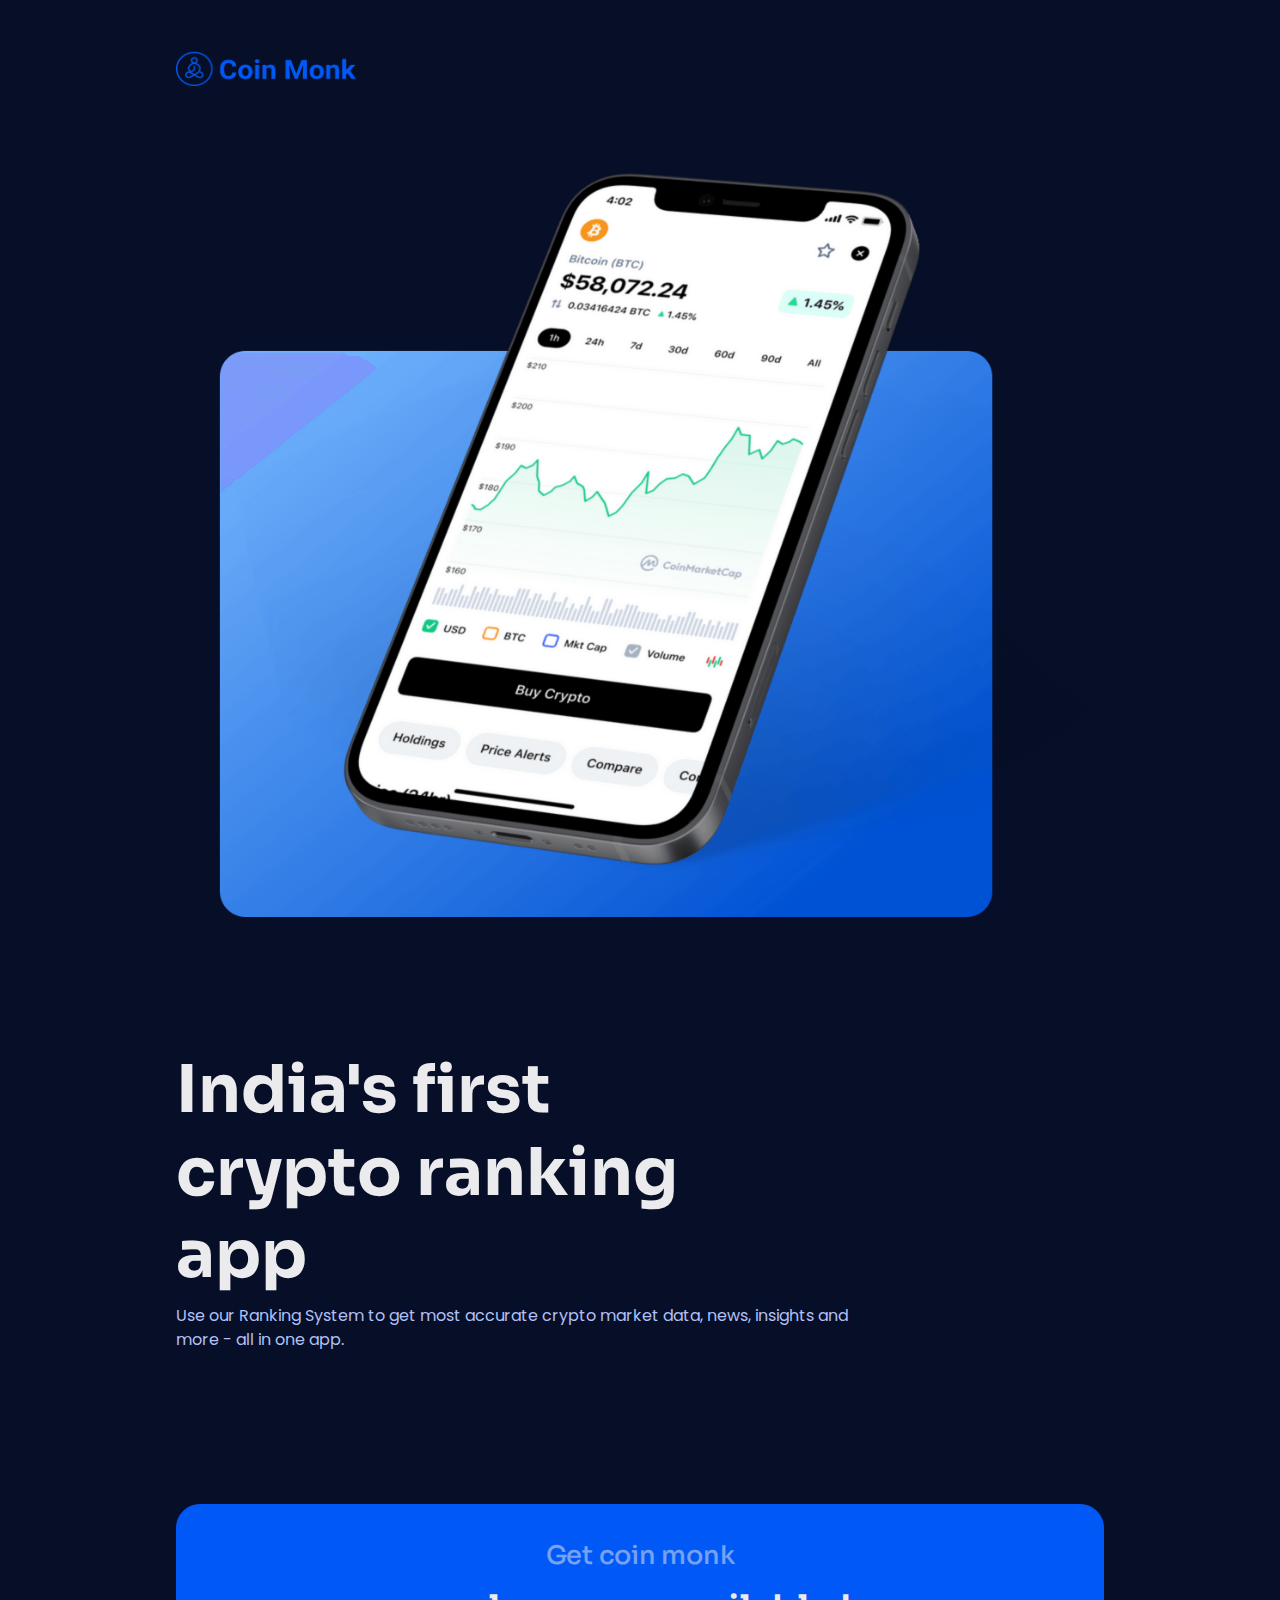
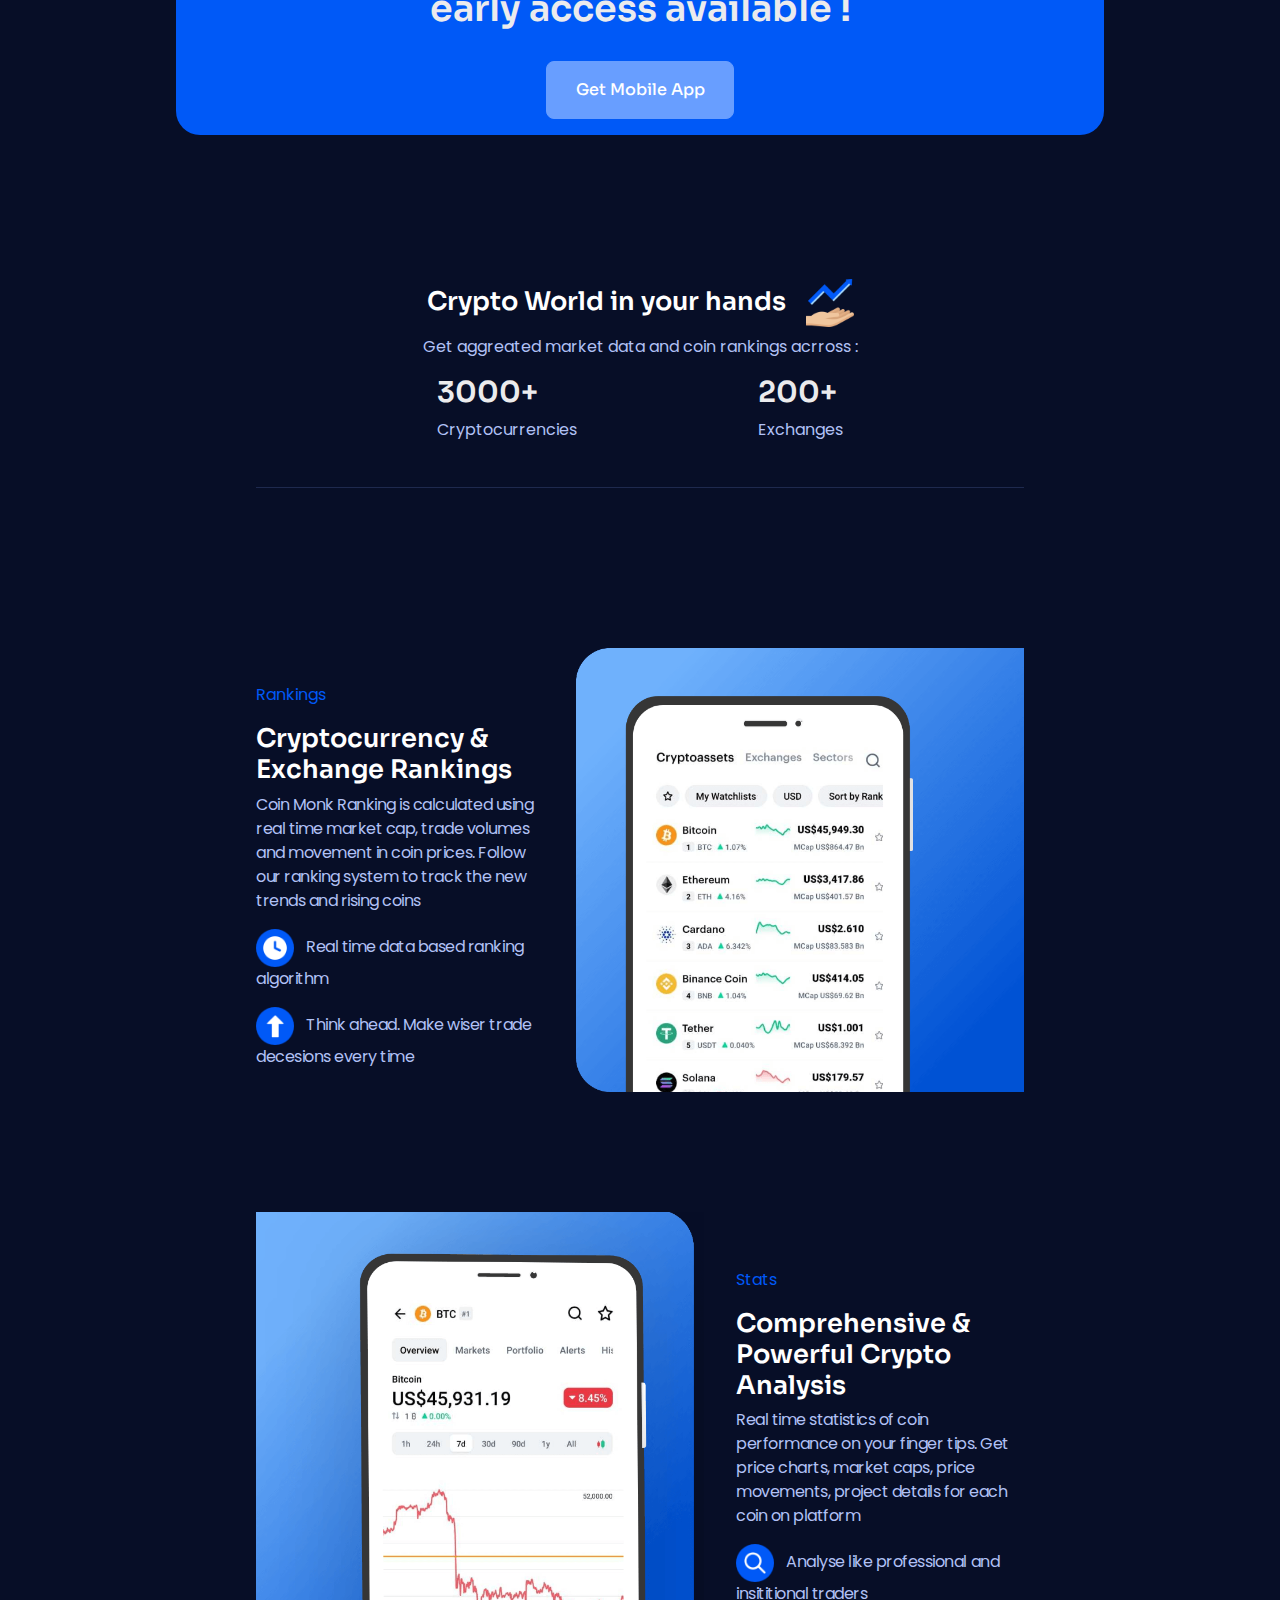
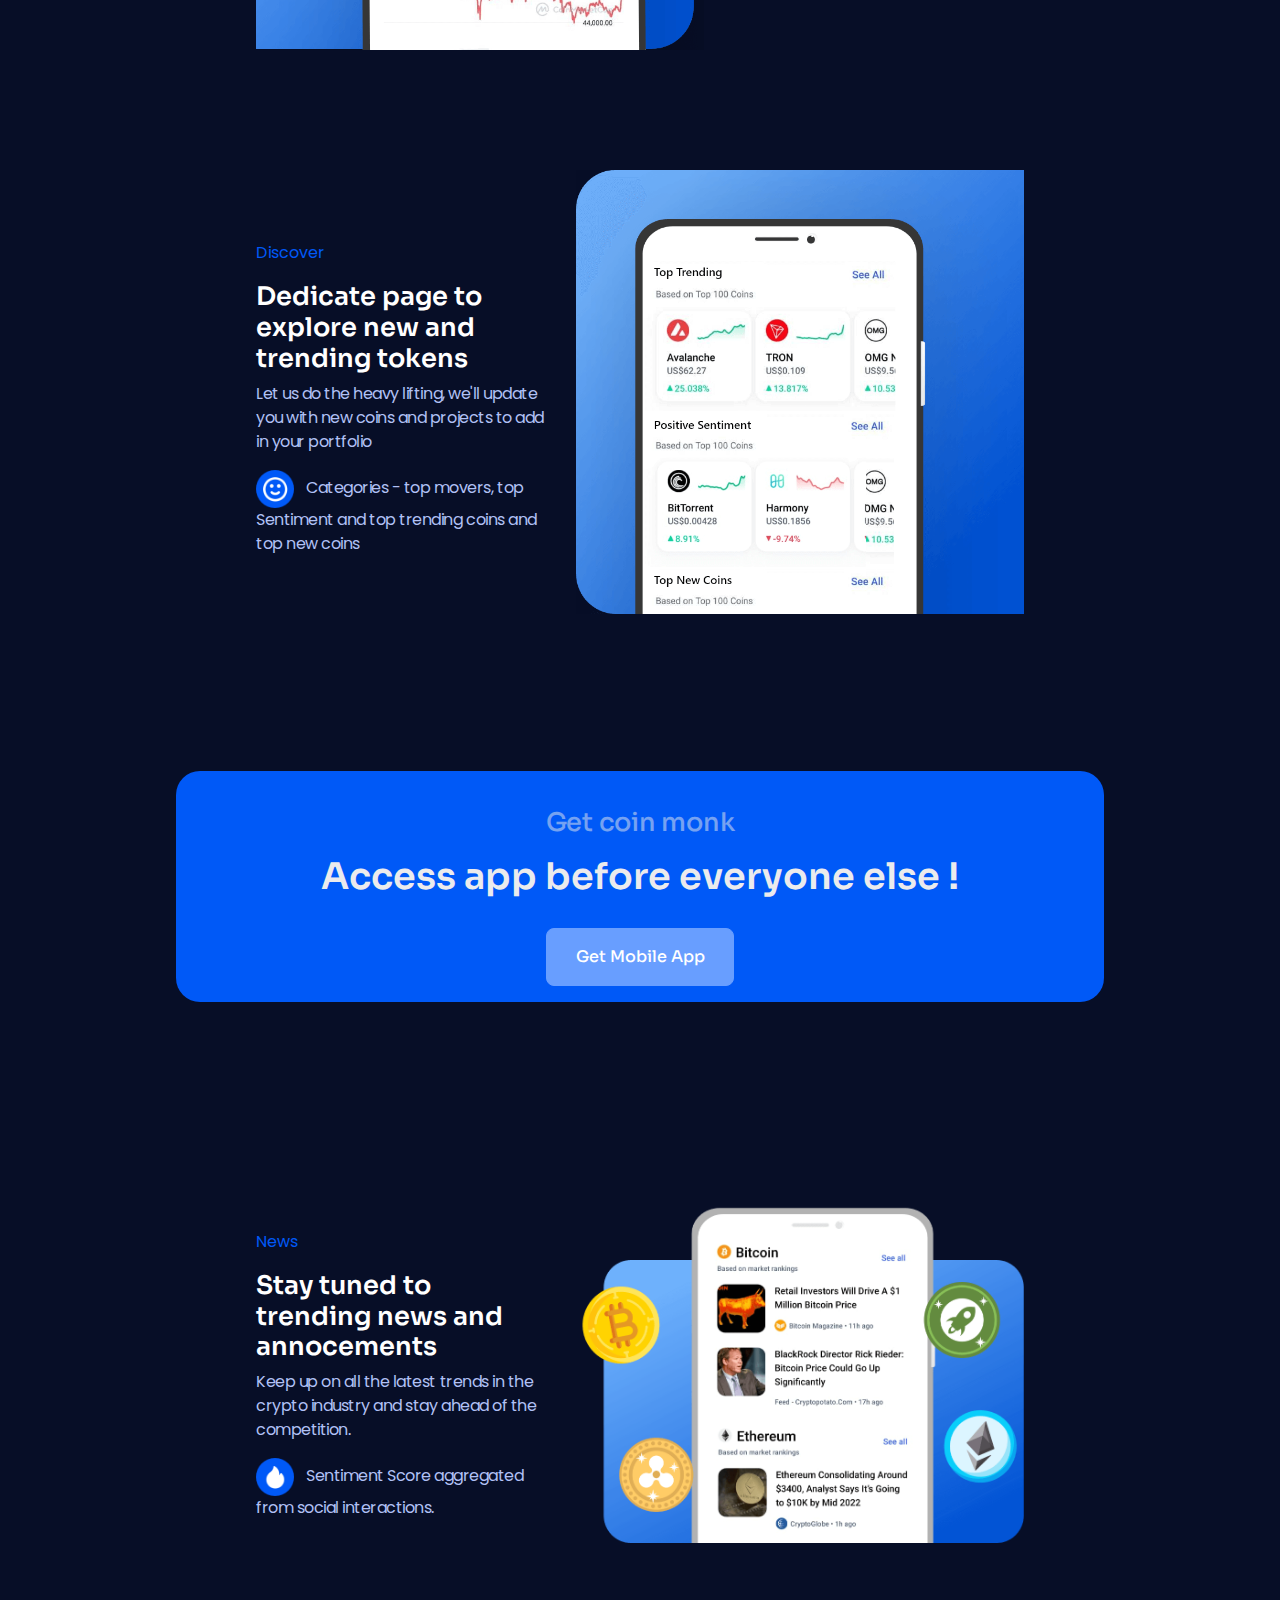
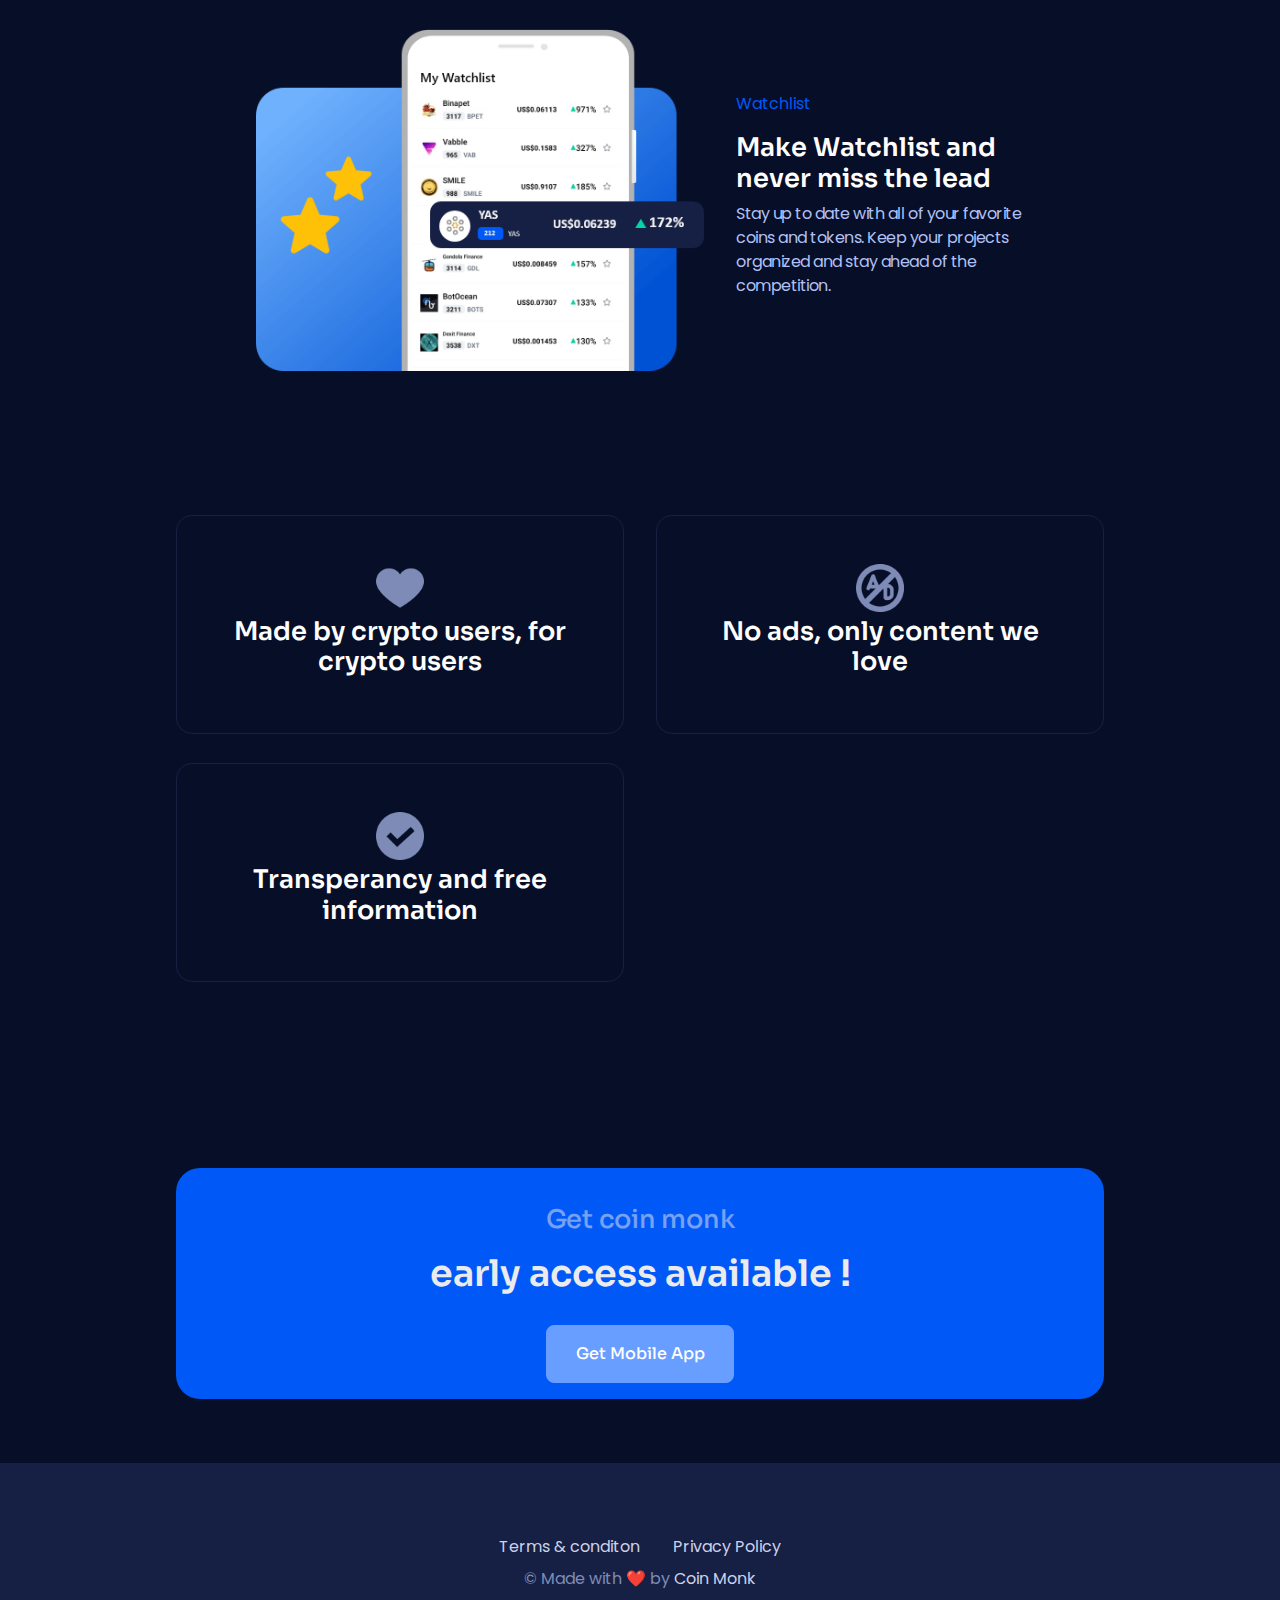
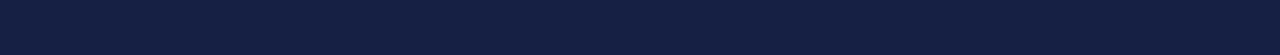
==== commit 69a37ef3: "Add files via upload" ====
--- a/index.html
+++ b/index.html
@@ -10,7 +10,7 @@
     <!-- ===============================================-->
     <!--    Document Title-->
     <!-- ===============================================-->
-    <title>Safia || Landing Template</title>
+    <title>Coin Monk || India's Crpto Ranking App</title>
 
 
     <!-- ===============================================-->
@@ -26,17 +26,29 @@
     <link href="assets/css/theme.css" rel="stylesheet" />
 
     <link href="vendors/swiper/swiper-bundle.min.css" rel="stylesheet">
+	
+	<!-- Google Tag Manager -->
+<script>(function(w,d,s,l,i){w[l]=w[l]||[];w[l].push({'gtm.start':
+new Date().getTime(),event:'gtm.js'});var f=d.getElementsByTagName(s)[0],
+j=d.createElement(s),dl=l!='dataLayer'?'&l='+l:'';j.async=true;j.src=
+'https://www.googletagmanager.com/gtm.js?id='+i+dl;f.parentNode.insertBefore(j,f);
+})(window,document,'script','dataLayer','GTM-KJ4VQSV');</script>
+<!-- End Google Tag Manager -->
   </head>
 
 
   <body>
+  <!-- Google Tag Manager (noscript) -->
+<noscript><iframe src="https://www.googletagmanager.com/ns.html?id=GTM-KJ4VQSV"
+height="0" width="0" style="display:none;visibility:hidden"></iframe></noscript>
+<!-- End Google Tag Manager (noscript) -->
 
     <!-- ===============================================-->
     <!--    Main Content-->
     <!-- ===============================================-->
     <main class="main" id="top">
       <nav class="navbar navbar-light" data-navbar-darken-on-scroll="900">
-        <div class="container"><a class="navbar-brand" href="index.html"> <img src="assets/img/gallery/logo.png" alt="..." /></a>
+        <div class="container"><a class="navbar-brand" href="index.html"> <img  style="height: 35px; width:180px" src="assets/img/gallery/coinlogo@2x.png"/></a>
           <div class="navbar-nav ms-auto">
           </div>
         </div>
@@ -87,11 +99,11 @@
           <div class="text-center">
             <div class="p-3 bg-primary rounded-3">
               <div class="py-3">
-                <h2 class="opacity-50 ls-1 lh-base fw-medium">Get coin gecko</h2>
-                <h2 class="mt-1 fs-4 fs-sm-7 latter-sp-3 lh-base fw-semi-bold">Get early access today ! </h2>
+                <h2 class="opacity-50 ls-1 lh-base fw-medium">Get coin monk</h2>
+                <h2 class="mt-1 fs-4 fs-sm-7 latter-sp-3 lh-base fw-semi-bold"> early access available ! </h2>
               </div>
               <div class="flex-center d-flex">
-                <button class="btn btn-info">Get Mobile App <span class="fas fa-arrow-right"></span></button>
+                <button class="btn btn-info"  onclick="window.location.href = 'https://form.jotform.com/213104482042442';">Get Mobile App <span class="fas fa-arrow-right"></span></button>
               </div>
             </div>
           </div>
@@ -136,7 +148,7 @@
             <div class="col-md-5 col-lg-4">
 			 <p class="fs-0.5 mt-4" style="color: #0059F7">Rankings</p>
               <h2 class="fs-xl-7 fs-lg-4 fs-md-3 mt-md-0" style="color: #fff">Cryptocurrency & Exchange Rankings</h3>
-              <p class="fs-xl-1 ls-3 pe-xl-2"  style="color: #B1C1F5">Coin Gecko Ranking is calculated using real time market cap, trade volumes and movement in coin prices. Follow our ranking system to track the new trends and rising coins</p>
+              <p class="fs-xl-1 ls-3 pe-xl-2"  style="color: #B1C1F5">Coin Monk Ranking is calculated using real time market cap, trade volumes and movement in coin prices. Follow our ranking system to track the new trends and rising coins</p>
 			  <p class="fs-xl-1 ls-3 pe-xl-2"  style="color: #B1C1F5"><img src="assets/img/gallery/realtimeicon.png" alt="Tailored" style="width:38px;height:38px; margin-right: 12px"/>Real time data based ranking algorithm</p>
 			  <p class="fs-xl-1 ls-3 pe-xl-2"  style="color: #B1C1F5"><img src="assets/img/gallery/aheadicon.png" alt="Tailored" style="width:38px;height:38px; margin-right: 12px"/>Think ahead. Make wiser trade decesions every time</p>
 			</div>
@@ -175,11 +187,11 @@
           <div class="text-center">
             <div class="p-3 bg-primary rounded-3">
               <div class="py-3">
-                <h2 class="opacity-50 ls-1 lh-base fw-medium">Get coin gecko app</h2>
-                <h2 class="mt-1 fs-4 fs-sm-7 latter-sp-3 lh-base fw-semi-bold">Get app before everyone else ! </h2>
+                <h2 class="opacity-50 ls-1 lh-base fw-medium">Get coin monk </h2>
+                <h2 class="mt-1 fs-4 fs-sm-7 latter-sp-3 lh-base fw-semi-bold">Access app before everyone else ! </h2>
               </div>
               <div class="flex-center d-flex">
-                <button class="btn btn-info">Get Mobile App <span class="fas fa-arrow-right"></span></button>
+                <button class="btn btn-info"  onclick="window.location.href = 'https://form.jotform.com/213104482042442';">Get Mobile App <span class="fas fa-arrow-right"></span></button>
               </div>
             </div>
           </div>
@@ -269,11 +281,11 @@
           <div class="text-center">
             <div class="p-3 bg-primary rounded-3">
               <div class="py-3">
-                <h2 class="opacity-50 ls-1 lh-base fw-medium">Get coin gecko</h2>
-                <h2 class="mt-1 fs-4 fs-sm-7 latter-sp-3 lh-base fw-semi-bold">Get early access today ! </h2>
+                <h2 class="opacity-50 ls-1 lh-base fw-medium">Get coin monk</h2>
+                <h2 class="mt-1 fs-4 fs-sm-7 latter-sp-3 lh-base fw-semi-bold"> early access available ! </h2>
               </div>
               <div class="flex-center d-flex">
-                <button class="btn btn-info">Get Mobile App <span class="fas fa-arrow-right"></span></button>
+                <button class="btn btn-info" onclick="window.location.href = 'https://form.jotform.com/213104482042442';">Get Mobile App <span class="fas fa-arrow-right"></span></button>
               </div>
             </div>
           </div>
@@ -298,7 +310,7 @@
               </p>
             </div>
             <div class="col-xl-5 pt-2 pt-xl-0 text-center text-xl-end">
-              <p class="mb-0">&copy; Made with ❤️ by <a class="text-300" href="" target="_blank"> Coin Gecko</a></p>
+              <p class="mb-0">&copy; Made with ❤️ by <a class="text-300" href="" target="_blank"> Coin Monk</a></p>
             </div>
           </div>
         </div>
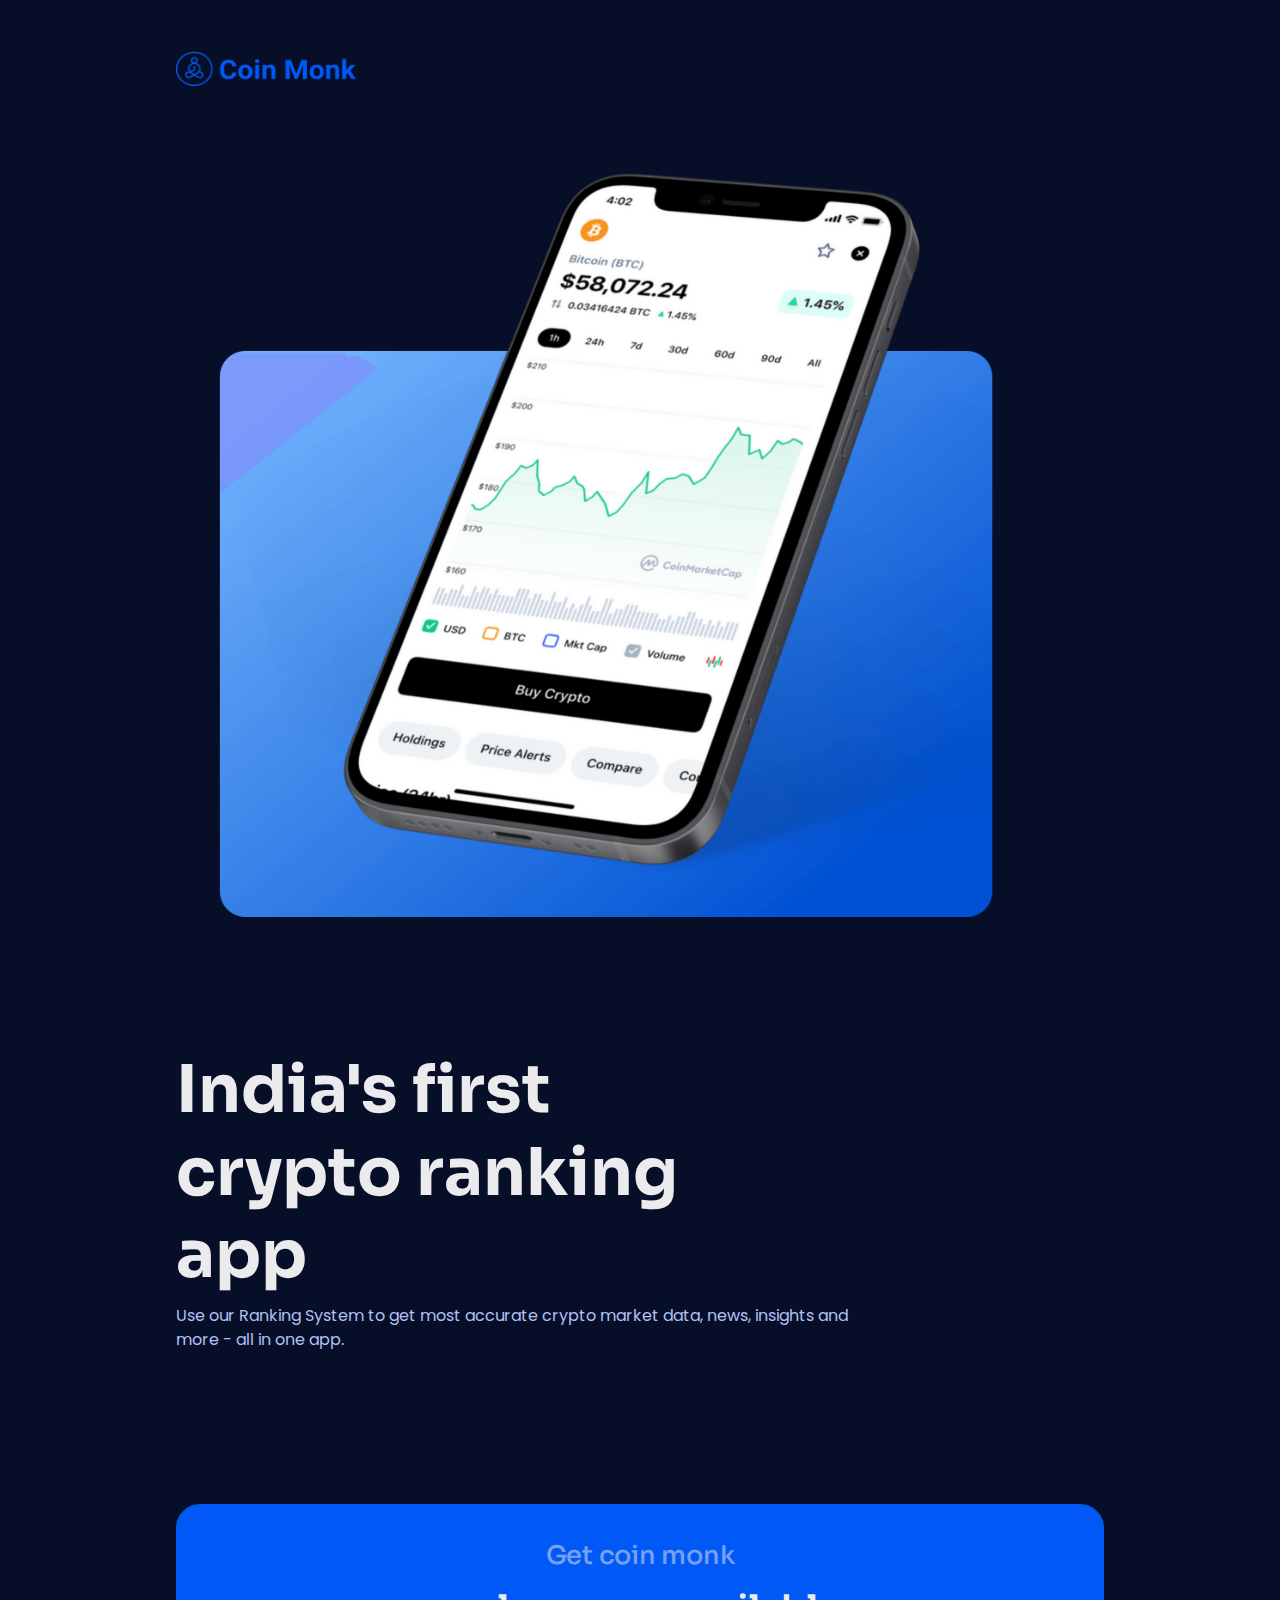
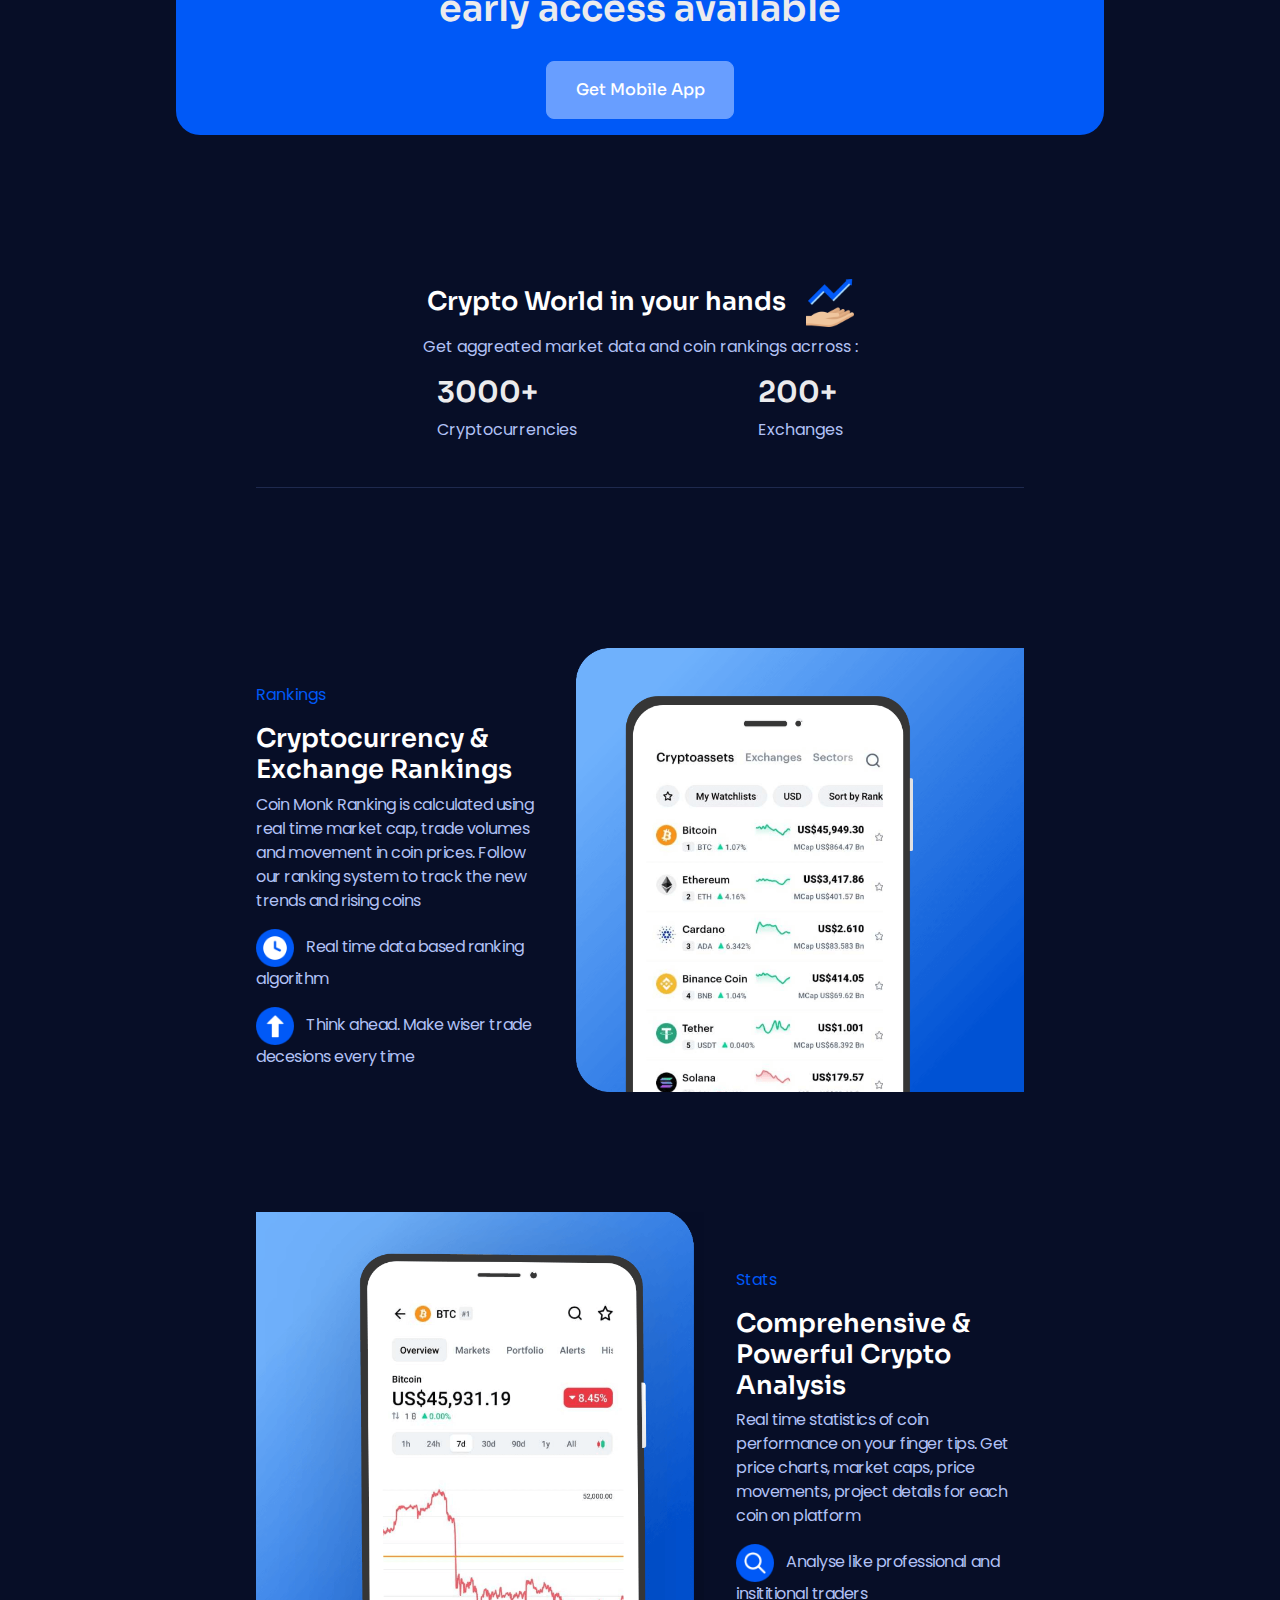
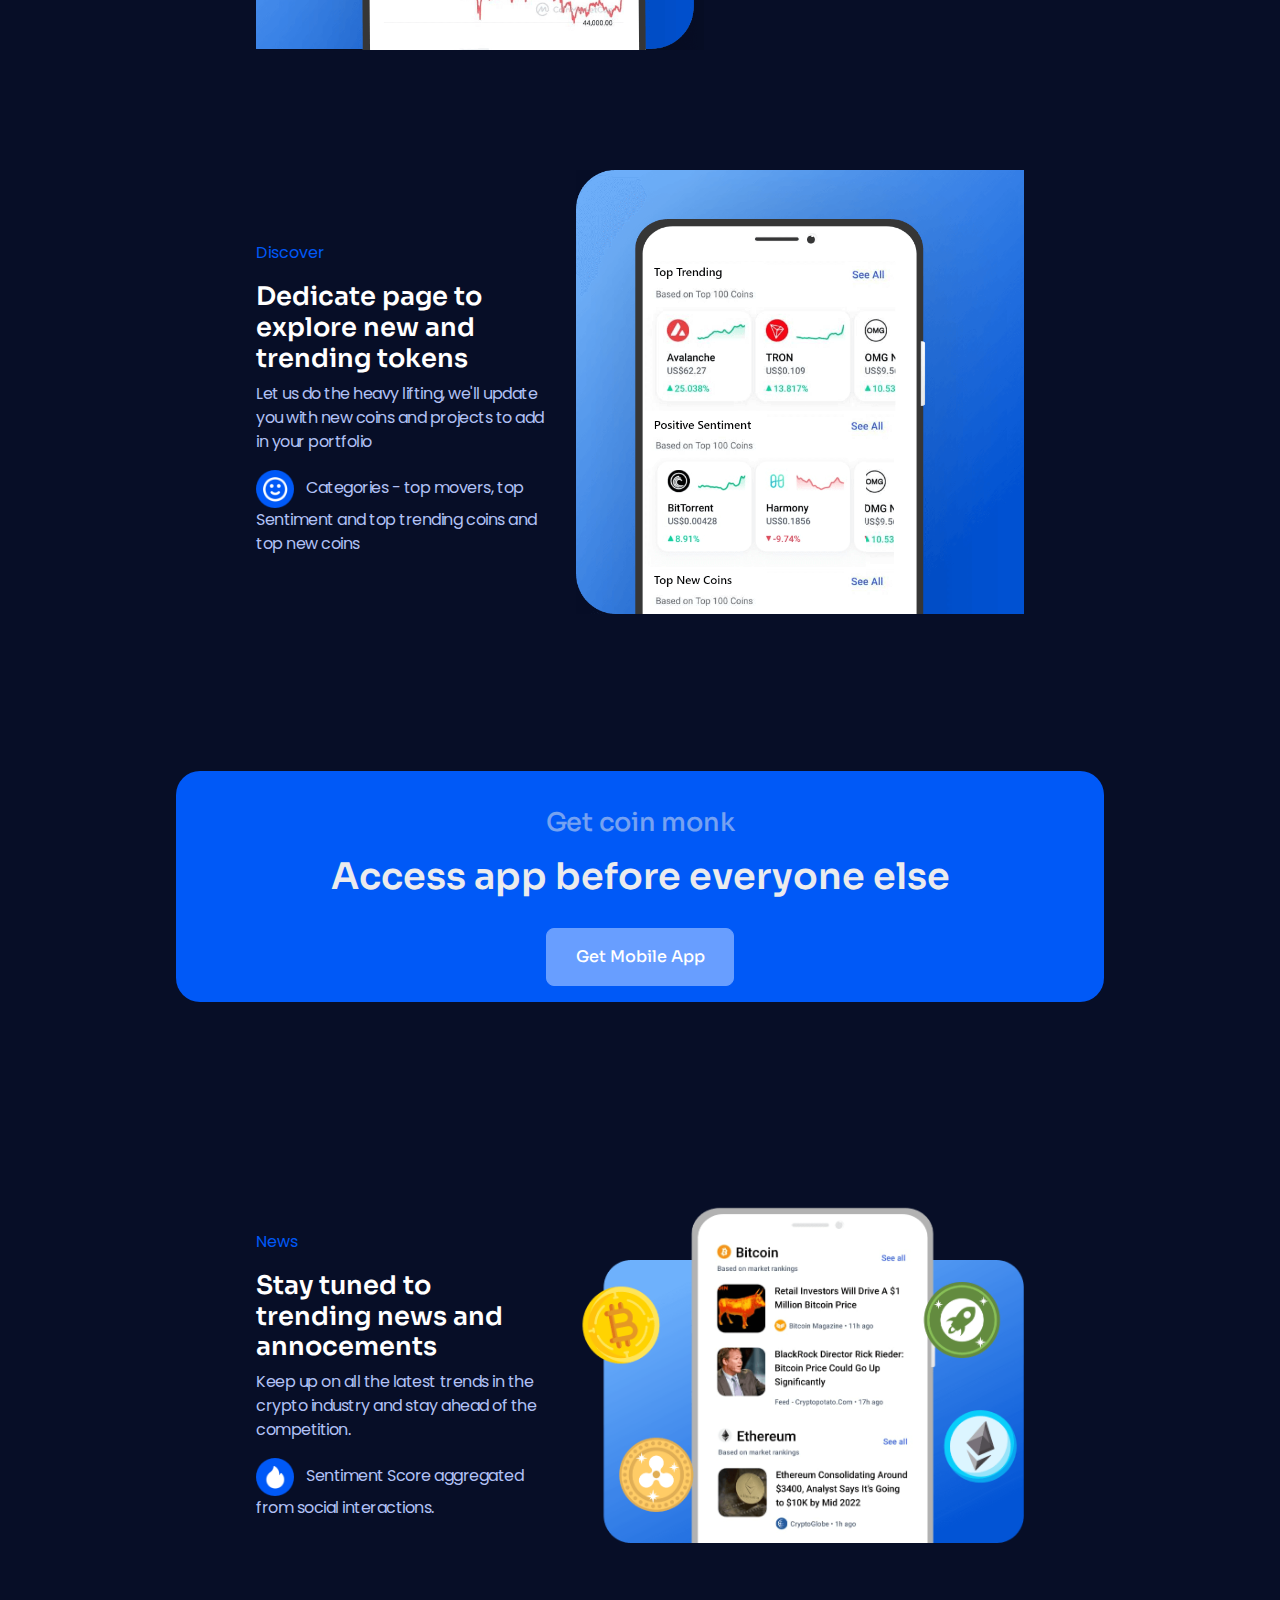
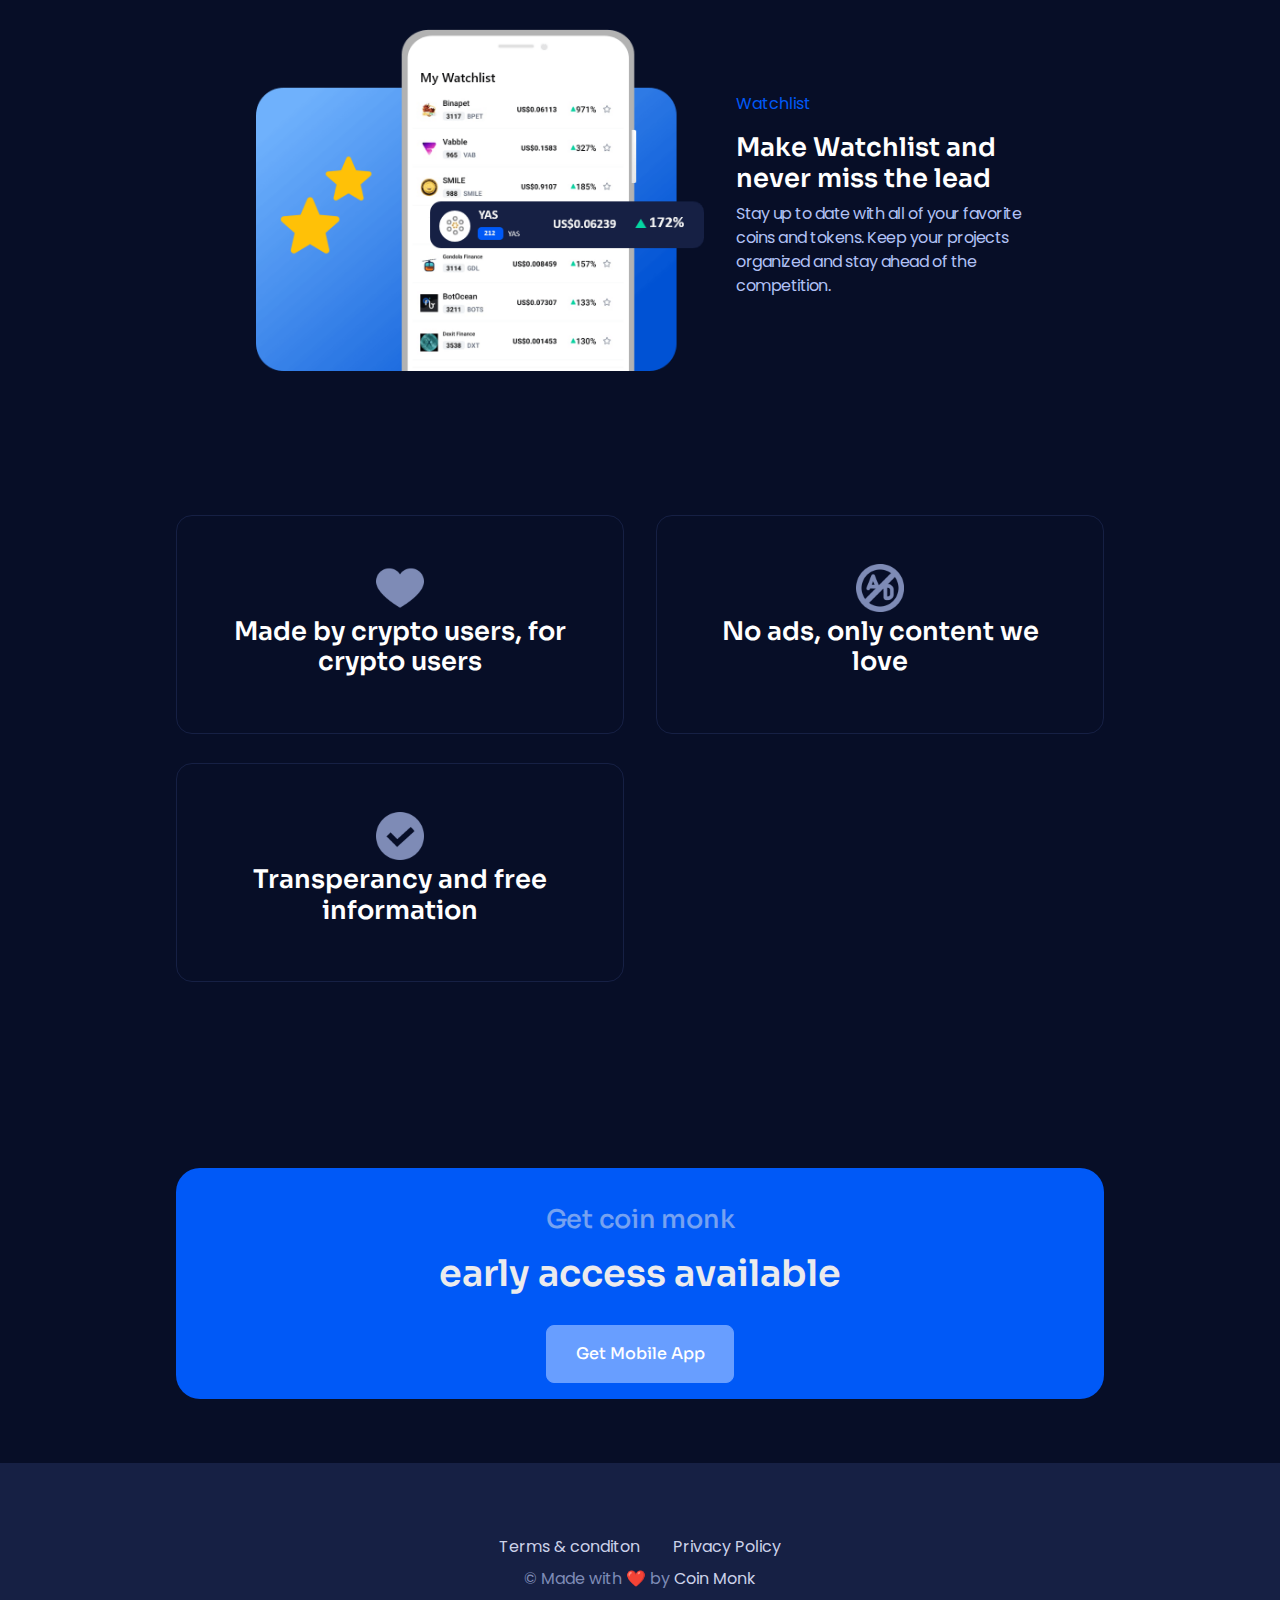
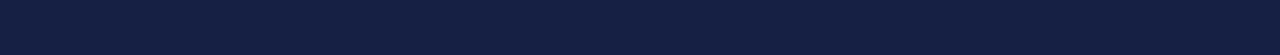
==== commit da521913: "Add files via upload" ====
--- a/index.html
+++ b/index.html
@@ -100,7 +100,7 @@
             <div class="p-3 bg-primary rounded-3">
               <div class="py-3">
                 <h2 class="opacity-50 ls-1 lh-base fw-medium">Get coin monk</h2>
-                <h2 class="mt-1 fs-4 fs-sm-7 latter-sp-3 lh-base fw-semi-bold"> early access available ! </h2>
+                <h2 class="mt-1 fs-4 fs-sm-7 latter-sp-3 lh-base fw-semi-bold"> early access available </h2>
               </div>
               <div class="flex-center d-flex">
                 <button class="btn btn-info"  onclick="window.location.href = 'https://form.jotform.com/213104482042442';">Get Mobile App <span class="fas fa-arrow-right"></span></button>
@@ -188,7 +188,7 @@
             <div class="p-3 bg-primary rounded-3">
               <div class="py-3">
                 <h2 class="opacity-50 ls-1 lh-base fw-medium">Get coin monk </h2>
-                <h2 class="mt-1 fs-4 fs-sm-7 latter-sp-3 lh-base fw-semi-bold">Access app before everyone else ! </h2>
+                <h2 class="mt-1 fs-4 fs-sm-7 latter-sp-3 lh-base fw-semi-bold">Access app before everyone else </h2>
               </div>
               <div class="flex-center d-flex">
                 <button class="btn btn-info"  onclick="window.location.href = 'https://form.jotform.com/213104482042442';">Get Mobile App <span class="fas fa-arrow-right"></span></button>
@@ -282,7 +282,7 @@
             <div class="p-3 bg-primary rounded-3">
               <div class="py-3">
                 <h2 class="opacity-50 ls-1 lh-base fw-medium">Get coin monk</h2>
-                <h2 class="mt-1 fs-4 fs-sm-7 latter-sp-3 lh-base fw-semi-bold"> early access available ! </h2>
+                <h2 class="mt-1 fs-4 fs-sm-7 latter-sp-3 lh-base fw-semi-bold"> early access available </h2>
               </div>
               <div class="flex-center d-flex">
                 <button class="btn btn-info" onclick="window.location.href = 'https://form.jotform.com/213104482042442';">Get Mobile App <span class="fas fa-arrow-right"></span></button>
